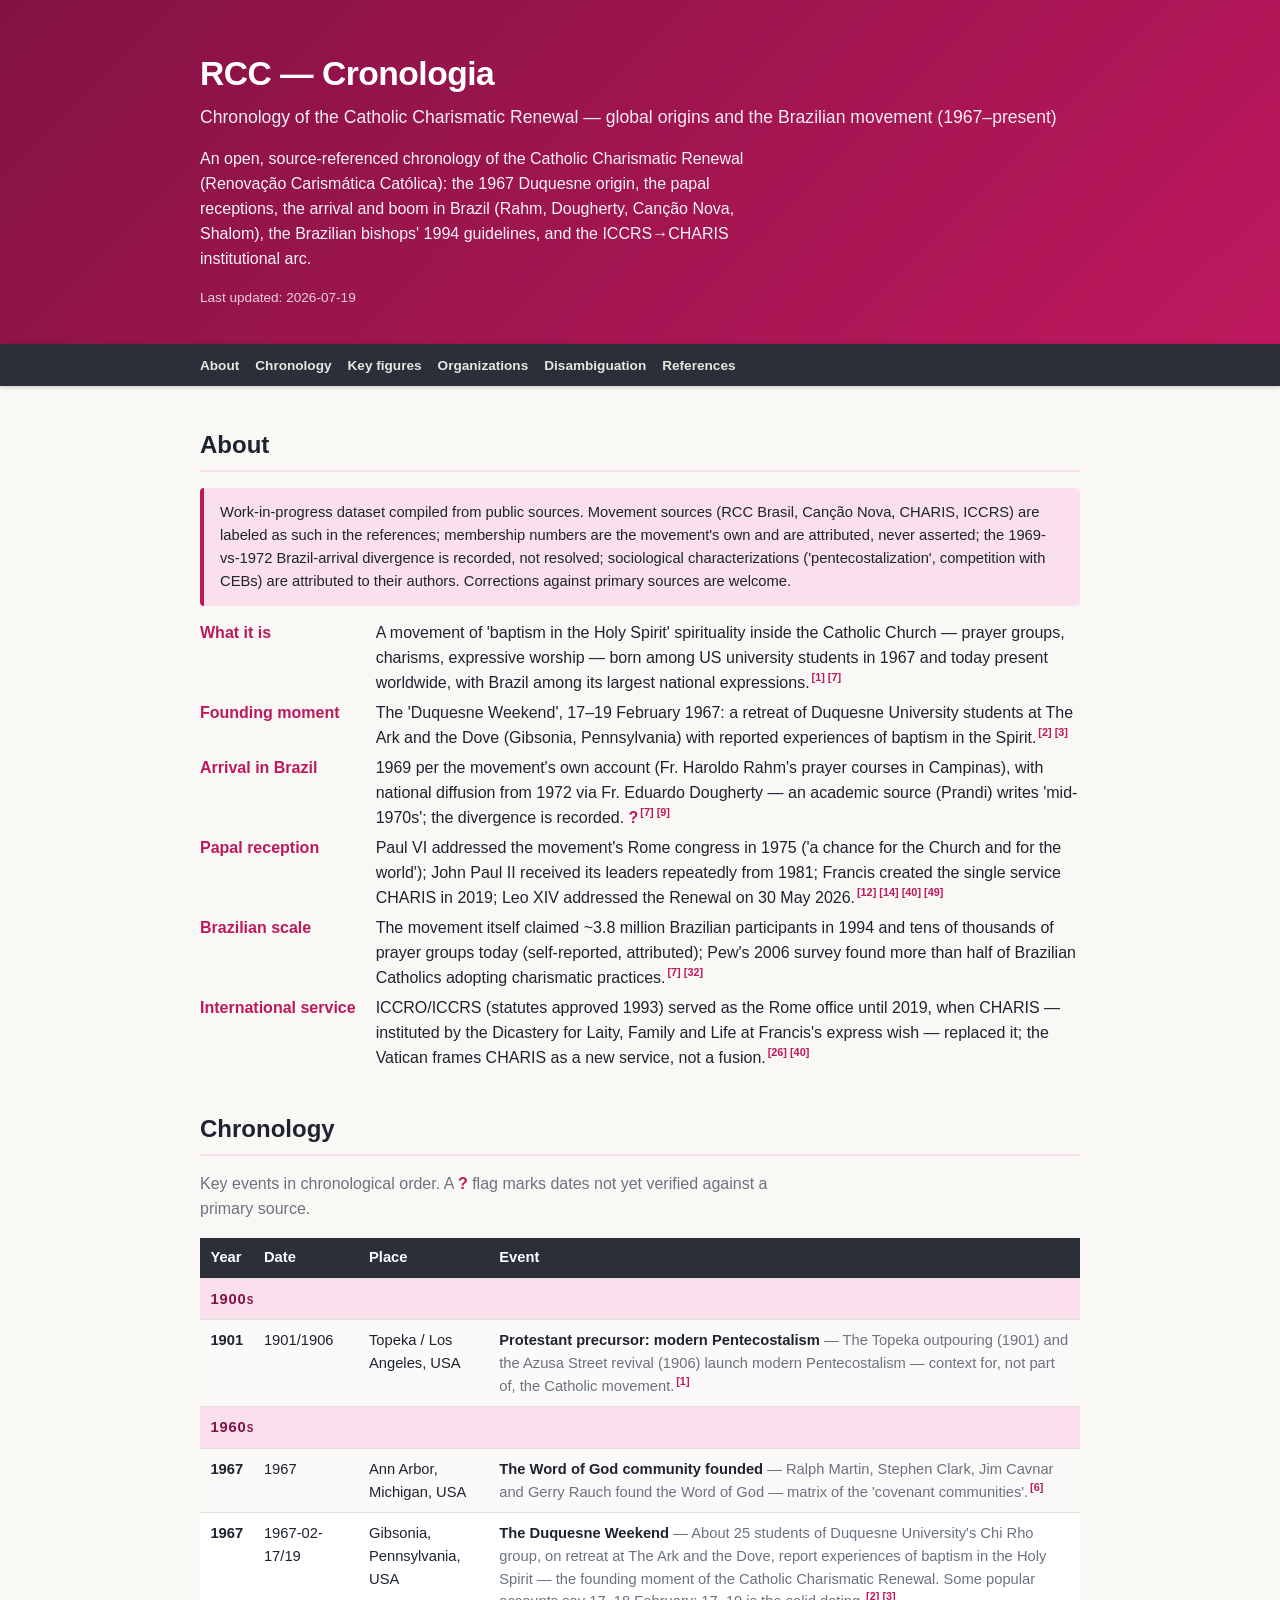
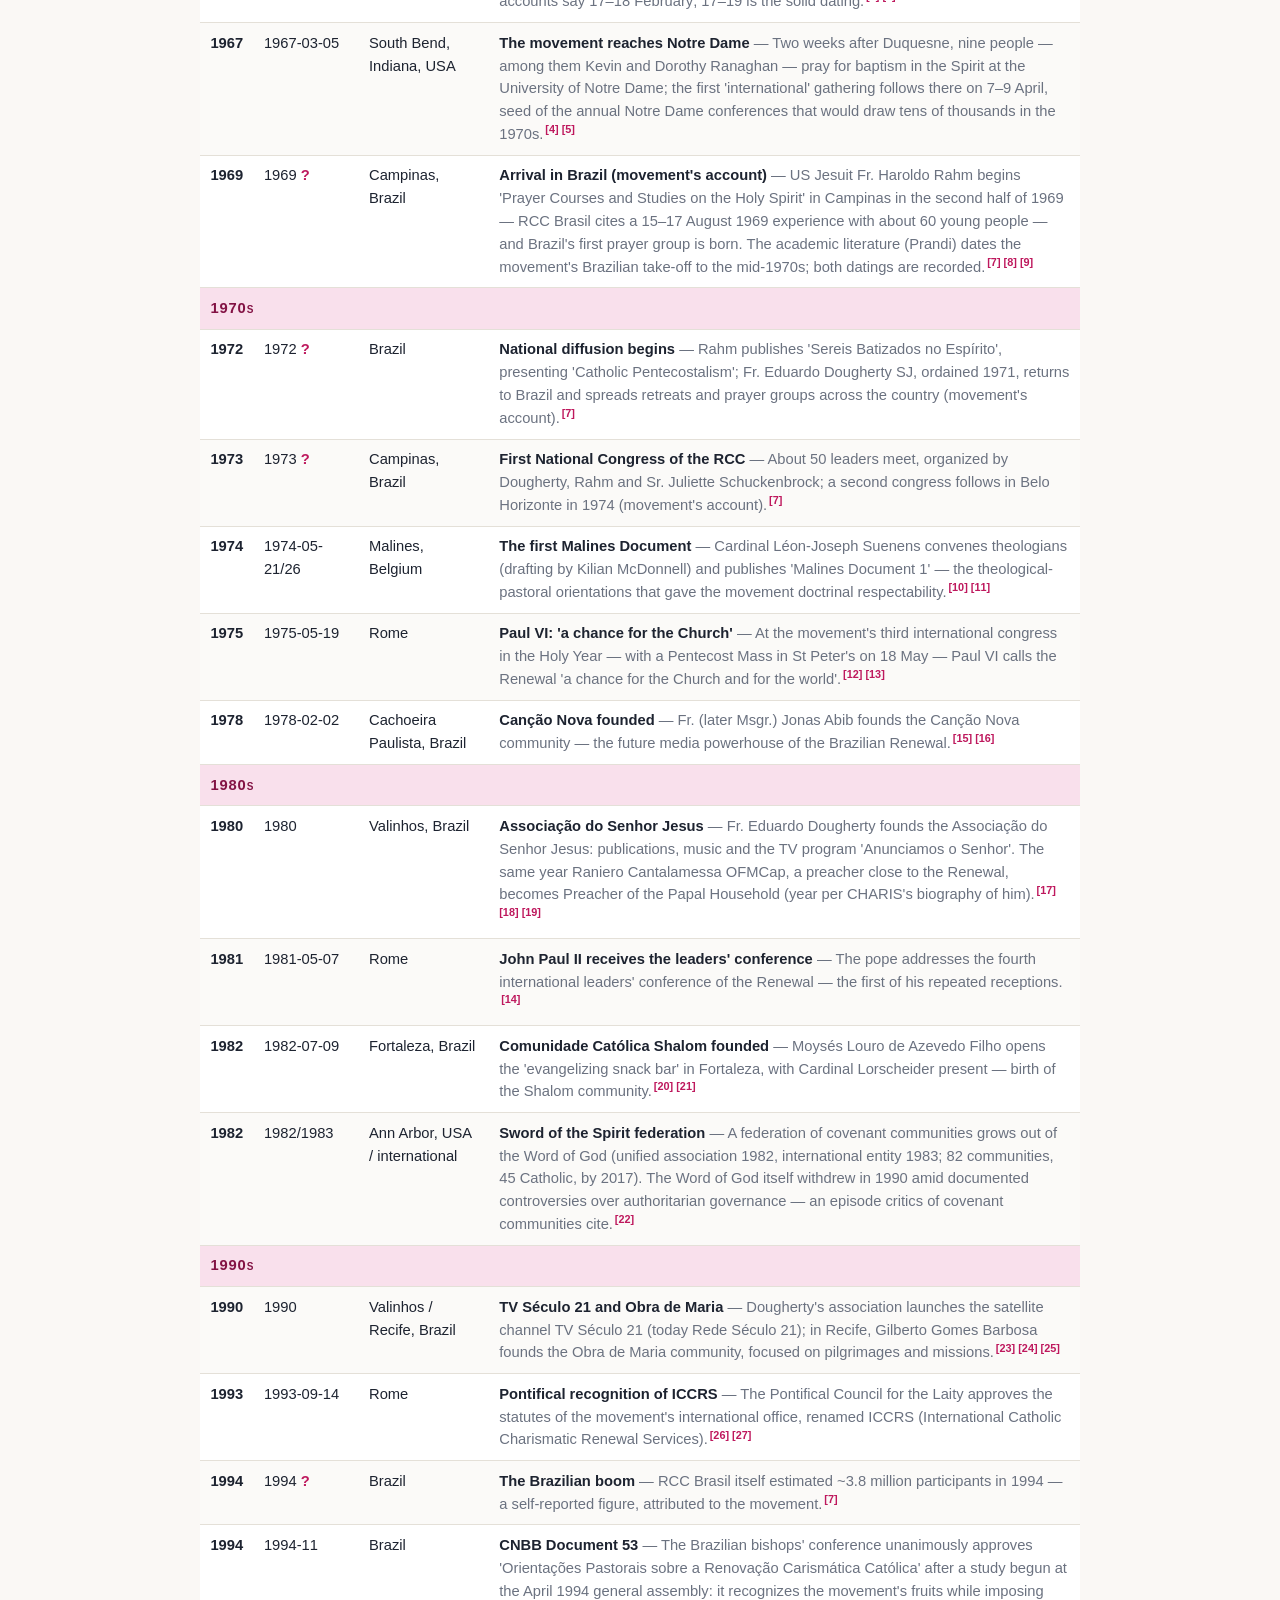
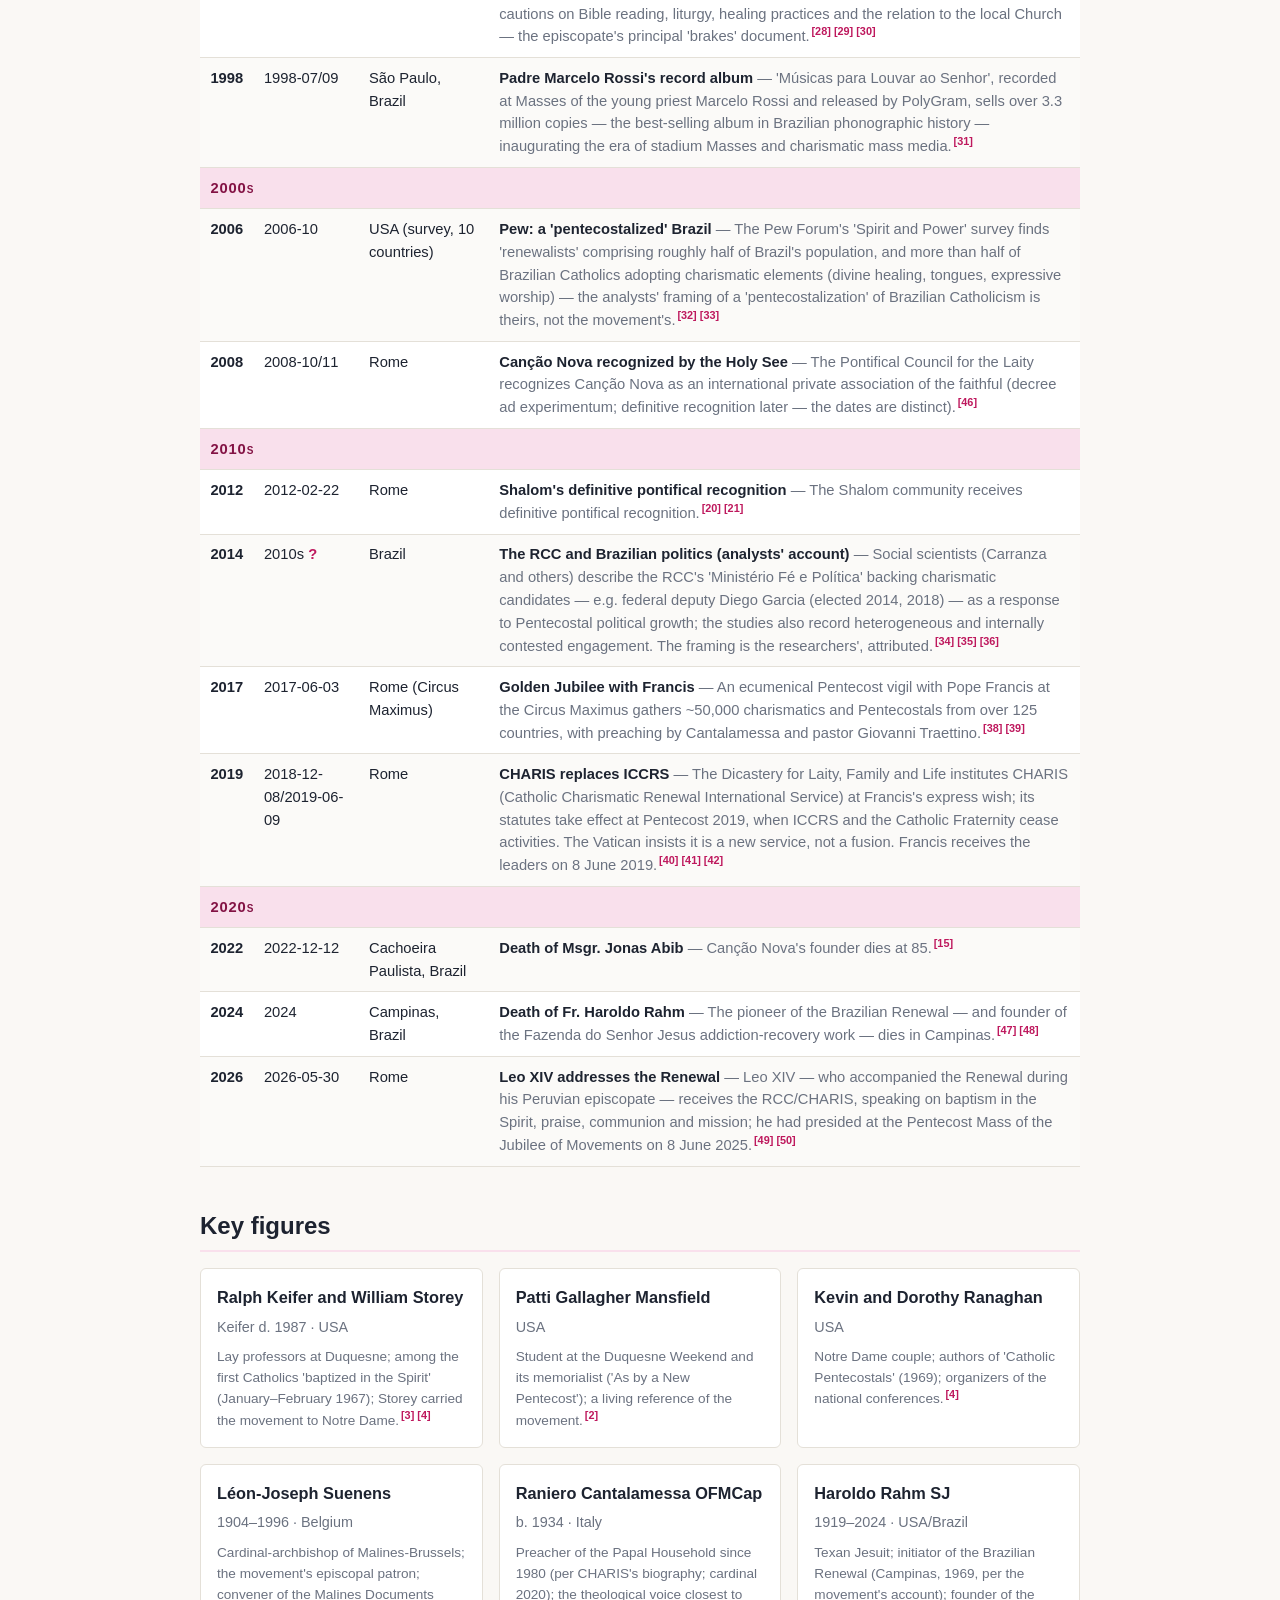
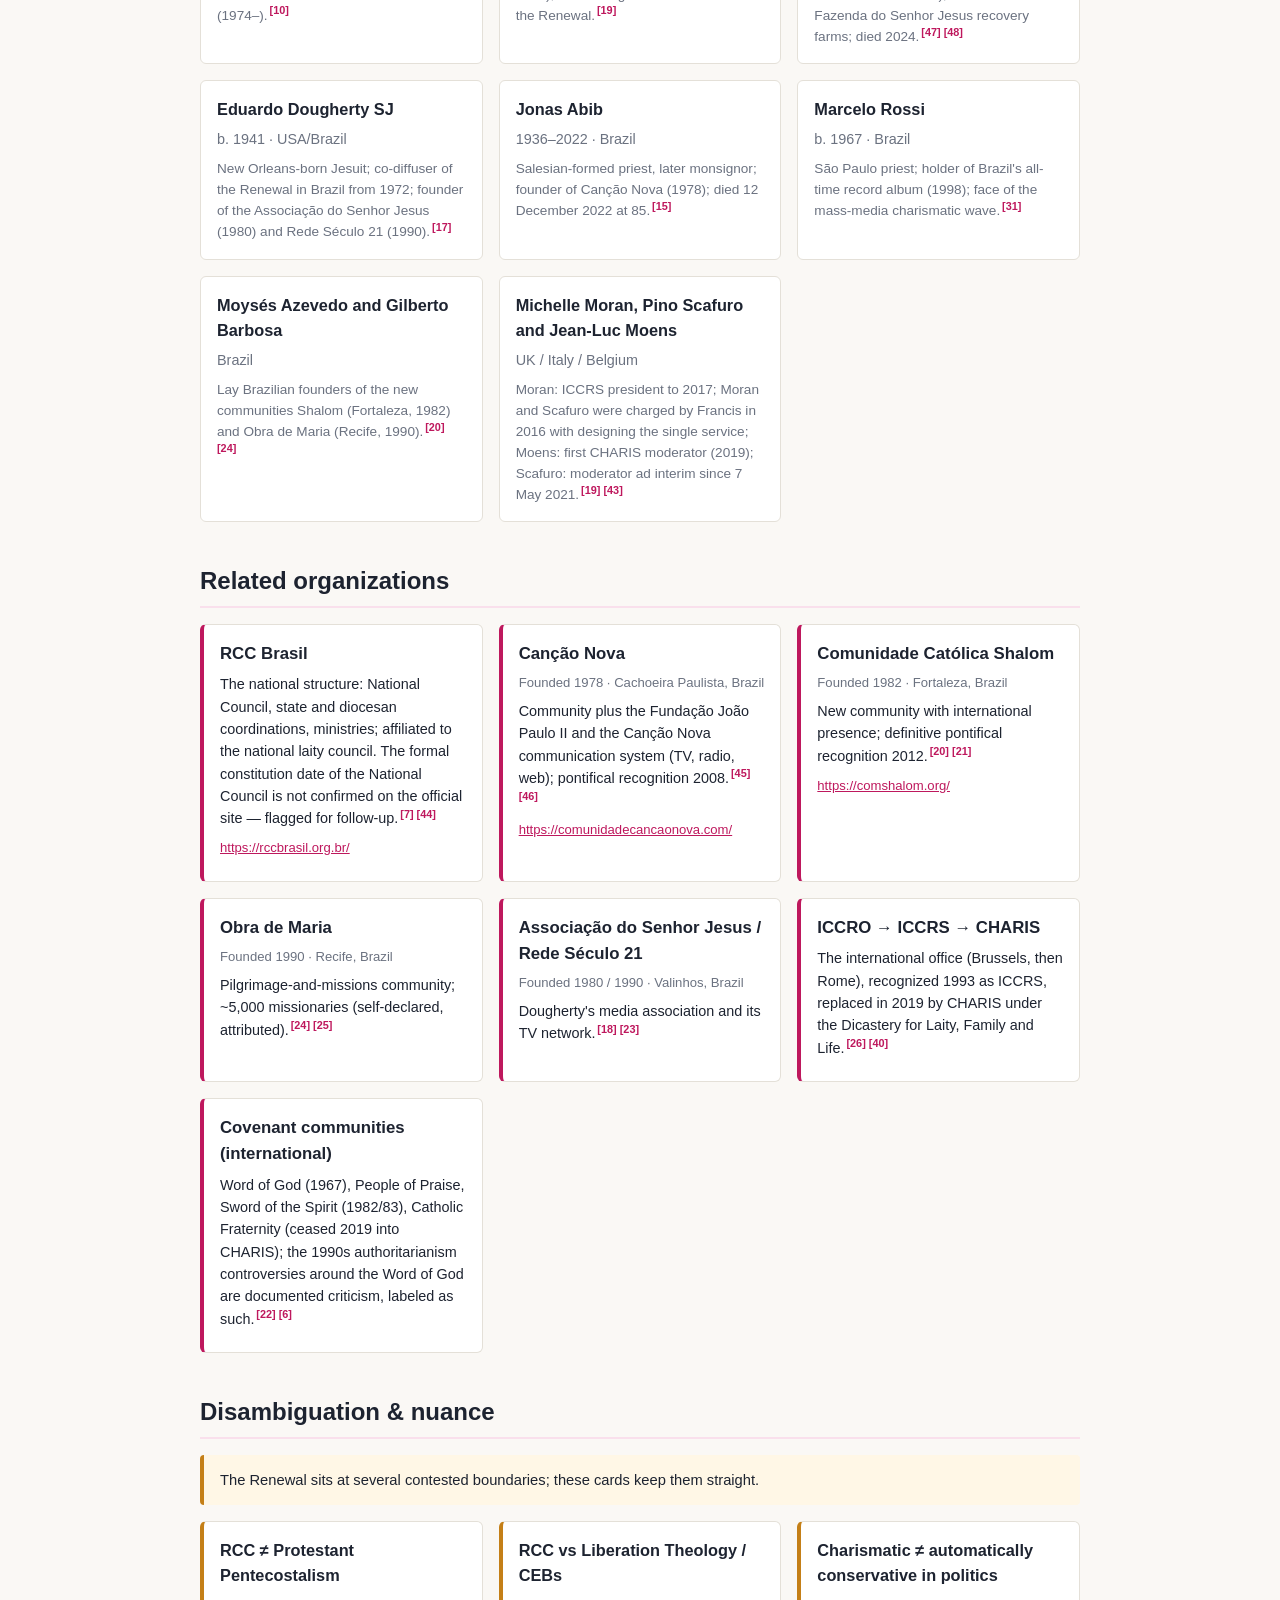
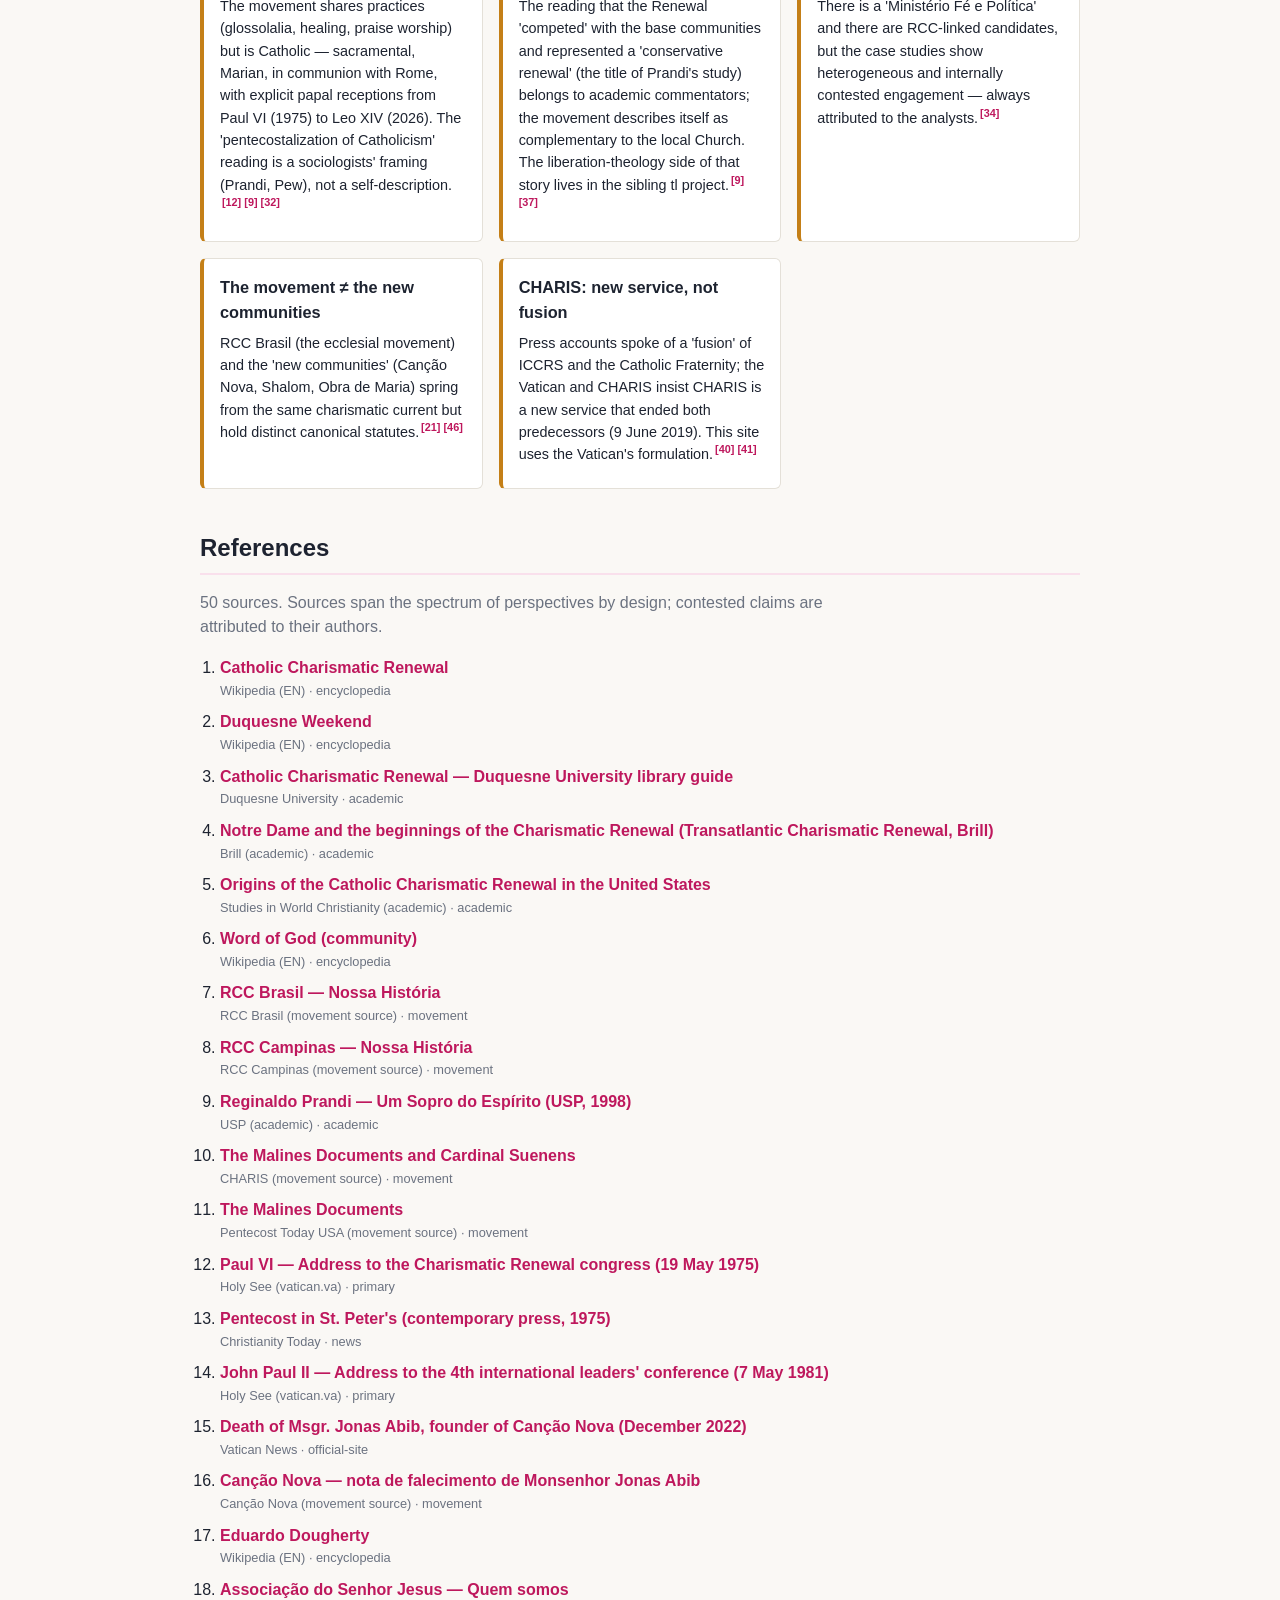
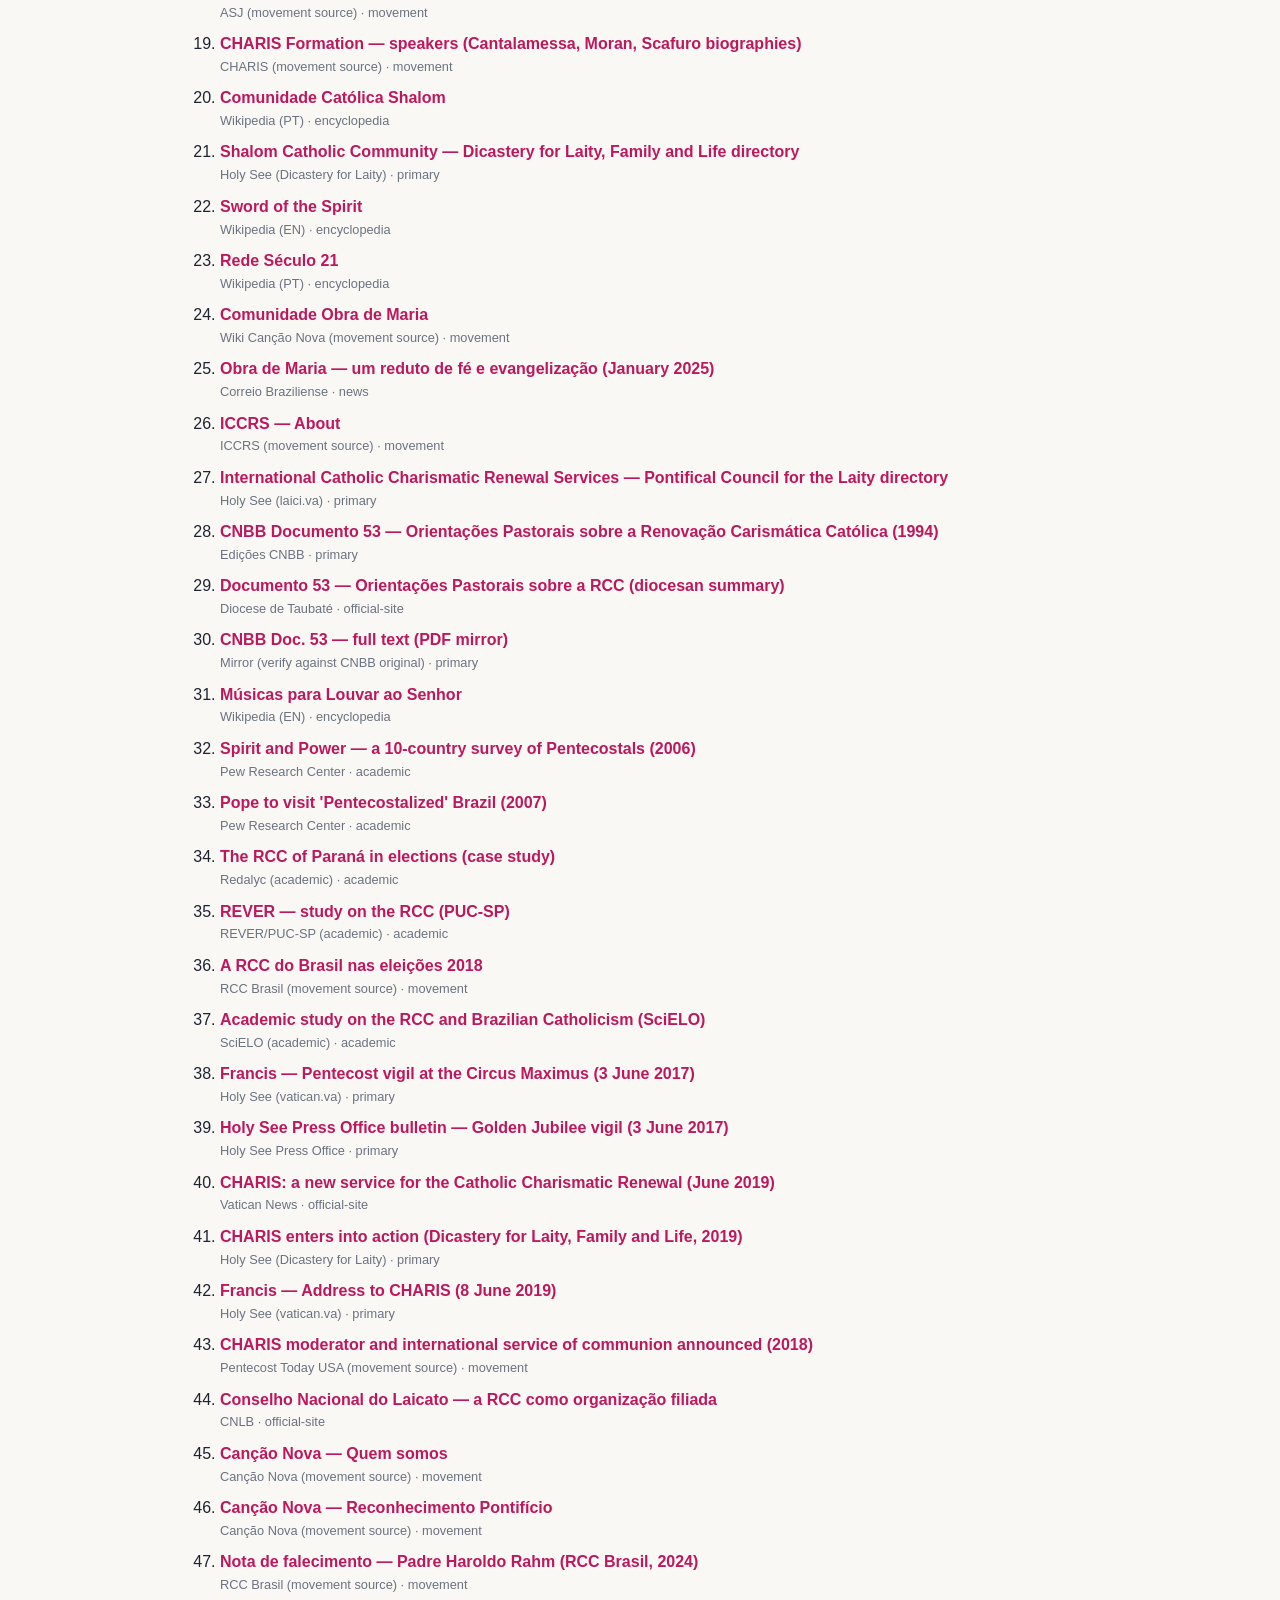
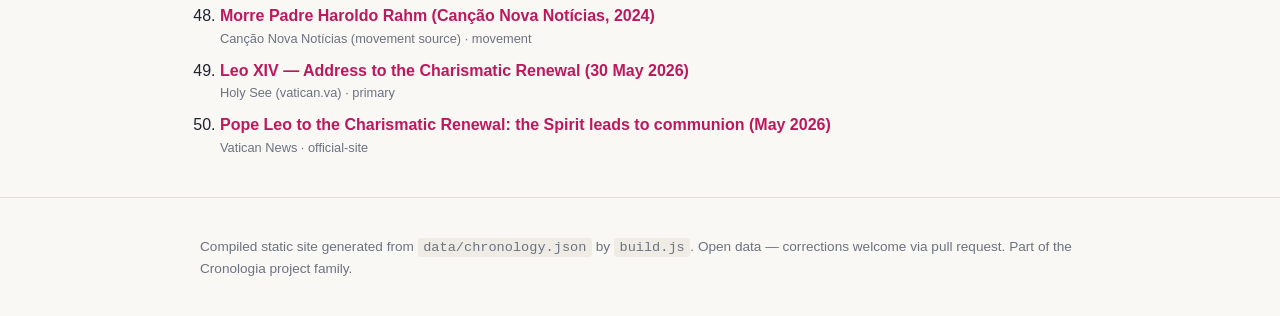
==== docs/index.html @ 8d1de2ec "RCC chronology site: initial dataset, build and docs Catholic Charismatic Renewal — Duquesne 1967 or" ====
<!DOCTYPE html>
<html lang="en">
<head>
  <meta charset="utf-8">
  <meta name="viewport" content="width=device-width, initial-scale=1">
  <title>RCC — Cronologia</title>
  <meta name="description" content="An open, source-referenced chronology of the Catholic Charismatic Renewal (Renovação Carismática Católica): the 1967 Duquesne origin, the papal receptions, the arrival and boom in Brazil (Rahm, Dougherty, Canção Nova, Shalom), the Brazilian bishops&#39; 1994 guidelines, and the ICCRS→CHARIS institutional arc.">
  <!-- Google tag (gtag.js) -->
  <script async src="https://www.googletagmanager.com/gtag/js?id=G-R9LV1QZHVE"></script>
  <script>
    window.dataLayer = window.dataLayer || [];
    function gtag(){dataLayer.push(arguments);}
    gtag('js', new Date());
    gtag('config', 'G-R9LV1QZHVE');
  </script>
  <link rel="stylesheet" href="styles.css">
</head>
<body>
  <header class="site-header">
    <div class="wrap">
      <h1>RCC — Cronologia</h1>
      <p class="subtitle">Chronology of the Catholic Charismatic Renewal — global origins and the Brazilian movement (1967–present)</p>
      <p class="lead">An open, source-referenced chronology of the Catholic Charismatic Renewal (Renovação Carismática Católica): the 1967 Duquesne origin, the papal receptions, the arrival and boom in Brazil (Rahm, Dougherty, Canção Nova, Shalom), the Brazilian bishops&#39; 1994 guidelines, and the ICCRS→CHARIS institutional arc.</p>
      <p class="updated">Last updated: 2026-07-19</p>
    </div>
  </header>

  <nav class="site-nav">
    <div class="wrap">
      <a href="#about">About</a>
      <a href="#chronology">Chronology</a>
      <a href="#figures">Key figures</a>
      <a href="#organizations">Organizations</a>
      <a href="#disambiguation">Disambiguation</a>
      <a href="#references">References</a>
    </div>
  </nav>

  <main class="wrap">
    <section id="about">
      <h2>About</h2>
      <p class="notice">Work-in-progress dataset compiled from public sources. Movement sources (RCC Brasil, Canção Nova, CHARIS, ICCRS) are labeled as such in the references; membership numbers are the movement&#39;s own and are attributed, never asserted; the 1969-vs-1972 Brazil-arrival divergence is recorded, not resolved; sociological characterizations (&#39;pentecostalization&#39;, competition with CEBs) are attributed to their authors. Corrections against primary sources are welcome.</p>
      <dl class="facts">
        <dt>What it is</dt>
        <dd>A movement of &#39;baptism in the Holy Spirit&#39; spirituality inside the Catholic Church — prayer groups, charisms, expressive worship — born among US university students in 1967 and today present worldwide, with Brazil among its largest national expressions.<sup class="cite"><a href="#ref-1" title="Reference 1">[1]</a> <a href="#ref-7" title="Reference 7">[7]</a></sup></dd>
        <dt>Founding moment</dt>
        <dd>The &#39;Duquesne Weekend&#39;, 17–19 February 1967: a retreat of Duquesne University students at The Ark and the Dove (Gibsonia, Pennsylvania) with reported experiences of baptism in the Spirit.<sup class="cite"><a href="#ref-2" title="Reference 2">[2]</a> <a href="#ref-3" title="Reference 3">[3]</a></sup></dd>
        <dt>Arrival in Brazil</dt>
        <dd>1969 per the movement&#39;s own account (Fr. Haroldo Rahm&#39;s prayer courses in Campinas), with national diffusion from 1972 via Fr. Eduardo Dougherty — an academic source (Prandi) writes &#39;mid-1970s&#39;; the divergence is recorded. <span class="flag" title="Not yet verified against a primary source">?</span><sup class="cite"><a href="#ref-7" title="Reference 7">[7]</a> <a href="#ref-9" title="Reference 9">[9]</a></sup></dd>
        <dt>Papal reception</dt>
        <dd>Paul VI addressed the movement&#39;s Rome congress in 1975 (&#39;a chance for the Church and for the world&#39;); John Paul II received its leaders repeatedly from 1981; Francis created the single service CHARIS in 2019; Leo XIV addressed the Renewal on 30 May 2026.<sup class="cite"><a href="#ref-12" title="Reference 12">[12]</a> <a href="#ref-14" title="Reference 14">[14]</a> <a href="#ref-40" title="Reference 40">[40]</a> <a href="#ref-49" title="Reference 49">[49]</a></sup></dd>
        <dt>Brazilian scale</dt>
        <dd>The movement itself claimed ~3.8 million Brazilian participants in 1994 and tens of thousands of prayer groups today (self-reported, attributed); Pew&#39;s 2006 survey found more than half of Brazilian Catholics adopting charismatic practices.<sup class="cite"><a href="#ref-7" title="Reference 7">[7]</a> <a href="#ref-32" title="Reference 32">[32]</a></sup></dd>
        <dt>International service</dt>
        <dd>ICCRO/ICCRS (statutes approved 1993) served as the Rome office until 2019, when CHARIS — instituted by the Dicastery for Laity, Family and Life at Francis&#39;s express wish — replaced it; the Vatican frames CHARIS as a new service, not a fusion.<sup class="cite"><a href="#ref-26" title="Reference 26">[26]</a> <a href="#ref-40" title="Reference 40">[40]</a></sup></dd>
      </dl>
    </section>

    <section id="chronology">
      <h2>Chronology</h2>
      <p class="section-intro">Key events in chronological order. A <span class="flag">?</span> flag marks
      dates not yet verified against a primary source.</p>
      <div class="table-scroll">
      <table class="meetings">
        <thead>
          <tr><th>Year</th><th>Date</th><th>Place</th><th>Event</th></tr>
        </thead>
        <tbody>
        <tr class="decade-row"><th colspan="4">1900s</th></tr>
        <tr>
          <td class="year">1901</td>
          <td>1901/1906</td>
          <td>Topeka / Los Angeles, USA</td>
          <td><strong>Protestant precursor: modern Pentecostalism</strong> <span class="muted">— The Topeka outpouring (1901) and the Azusa Street revival (1906) launch modern Pentecostalism — context for, not part of, the Catholic movement.</span><sup class="cite"><a href="#ref-1" title="Reference 1">[1]</a></sup></td>
        </tr>
        <tr class="decade-row"><th colspan="4">1960s</th></tr>
        <tr>
          <td class="year">1967</td>
          <td>1967</td>
          <td>Ann Arbor, Michigan, USA</td>
          <td><strong>The Word of God community founded</strong> <span class="muted">— Ralph Martin, Stephen Clark, Jim Cavnar and Gerry Rauch found the Word of God — matrix of the &#39;covenant communities&#39;.</span><sup class="cite"><a href="#ref-6" title="Reference 6">[6]</a></sup></td>
        </tr>
        <tr>
          <td class="year">1967</td>
          <td>1967-02-17/19</td>
          <td>Gibsonia, Pennsylvania, USA</td>
          <td><strong>The Duquesne Weekend</strong> <span class="muted">— About 25 students of Duquesne University&#39;s Chi Rho group, on retreat at The Ark and the Dove, report experiences of baptism in the Holy Spirit — the founding moment of the Catholic Charismatic Renewal. Some popular accounts say 17–18 February; 17–19 is the solid dating.</span><sup class="cite"><a href="#ref-2" title="Reference 2">[2]</a> <a href="#ref-3" title="Reference 3">[3]</a></sup></td>
        </tr>
        <tr>
          <td class="year">1967</td>
          <td>1967-03-05</td>
          <td>South Bend, Indiana, USA</td>
          <td><strong>The movement reaches Notre Dame</strong> <span class="muted">— Two weeks after Duquesne, nine people — among them Kevin and Dorothy Ranaghan — pray for baptism in the Spirit at the University of Notre Dame; the first &#39;international&#39; gathering follows there on 7–9 April, seed of the annual Notre Dame conferences that would draw tens of thousands in the 1970s.</span><sup class="cite"><a href="#ref-4" title="Reference 4">[4]</a> <a href="#ref-5" title="Reference 5">[5]</a></sup></td>
        </tr>
        <tr>
          <td class="year">1969</td>
          <td>1969 <span class="flag" title="Date not yet verified against a primary source">?</span></td>
          <td>Campinas, Brazil</td>
          <td><strong>Arrival in Brazil (movement&#39;s account)</strong> <span class="muted">— US Jesuit Fr. Haroldo Rahm begins &#39;Prayer Courses and Studies on the Holy Spirit&#39; in Campinas in the second half of 1969 — RCC Brasil cites a 15–17 August 1969 experience with about 60 young people — and Brazil&#39;s first prayer group is born. The academic literature (Prandi) dates the movement&#39;s Brazilian take-off to the mid-1970s; both datings are recorded.</span><sup class="cite"><a href="#ref-7" title="Reference 7">[7]</a> <a href="#ref-8" title="Reference 8">[8]</a> <a href="#ref-9" title="Reference 9">[9]</a></sup></td>
        </tr>
        <tr class="decade-row"><th colspan="4">1970s</th></tr>
        <tr>
          <td class="year">1972</td>
          <td>1972 <span class="flag" title="Date not yet verified against a primary source">?</span></td>
          <td>Brazil</td>
          <td><strong>National diffusion begins</strong> <span class="muted">— Rahm publishes &#39;Sereis Batizados no Espírito&#39;, presenting &#39;Catholic Pentecostalism&#39;; Fr. Eduardo Dougherty SJ, ordained 1971, returns to Brazil and spreads retreats and prayer groups across the country (movement&#39;s account).</span><sup class="cite"><a href="#ref-7" title="Reference 7">[7]</a></sup></td>
        </tr>
        <tr>
          <td class="year">1973</td>
          <td>1973 <span class="flag" title="Date not yet verified against a primary source">?</span></td>
          <td>Campinas, Brazil</td>
          <td><strong>First National Congress of the RCC</strong> <span class="muted">— About 50 leaders meet, organized by Dougherty, Rahm and Sr. Juliette Schuckenbrock; a second congress follows in Belo Horizonte in 1974 (movement&#39;s account).</span><sup class="cite"><a href="#ref-7" title="Reference 7">[7]</a></sup></td>
        </tr>
        <tr>
          <td class="year">1974</td>
          <td>1974-05-21/26</td>
          <td>Malines, Belgium</td>
          <td><strong>The first Malines Document</strong> <span class="muted">— Cardinal Léon-Joseph Suenens convenes theologians (drafting by Kilian McDonnell) and publishes &#39;Malines Document 1&#39; — the theological-pastoral orientations that gave the movement doctrinal respectability.</span><sup class="cite"><a href="#ref-10" title="Reference 10">[10]</a> <a href="#ref-11" title="Reference 11">[11]</a></sup></td>
        </tr>
        <tr>
          <td class="year">1975</td>
          <td>1975-05-19</td>
          <td>Rome</td>
          <td><strong>Paul VI: &#39;a chance for the Church&#39;</strong> <span class="muted">— At the movement&#39;s third international congress in the Holy Year — with a Pentecost Mass in St Peter&#39;s on 18 May — Paul VI calls the Renewal &#39;a chance for the Church and for the world&#39;.</span><sup class="cite"><a href="#ref-12" title="Reference 12">[12]</a> <a href="#ref-13" title="Reference 13">[13]</a></sup></td>
        </tr>
        <tr>
          <td class="year">1978</td>
          <td>1978-02-02</td>
          <td>Cachoeira Paulista, Brazil</td>
          <td><strong>Canção Nova founded</strong> <span class="muted">— Fr. (later Msgr.) Jonas Abib founds the Canção Nova community — the future media powerhouse of the Brazilian Renewal.</span><sup class="cite"><a href="#ref-15" title="Reference 15">[15]</a> <a href="#ref-16" title="Reference 16">[16]</a></sup></td>
        </tr>
        <tr class="decade-row"><th colspan="4">1980s</th></tr>
        <tr>
          <td class="year">1980</td>
          <td>1980</td>
          <td>Valinhos, Brazil</td>
          <td><strong>Associação do Senhor Jesus</strong> <span class="muted">— Fr. Eduardo Dougherty founds the Associação do Senhor Jesus: publications, music and the TV program &#39;Anunciamos o Senhor&#39;. The same year Raniero Cantalamessa OFMCap, a preacher close to the Renewal, becomes Preacher of the Papal Household (year per CHARIS&#39;s biography of him).</span><sup class="cite"><a href="#ref-17" title="Reference 17">[17]</a> <a href="#ref-18" title="Reference 18">[18]</a> <a href="#ref-19" title="Reference 19">[19]</a></sup></td>
        </tr>
        <tr>
          <td class="year">1981</td>
          <td>1981-05-07</td>
          <td>Rome</td>
          <td><strong>John Paul II receives the leaders&#39; conference</strong> <span class="muted">— The pope addresses the fourth international leaders&#39; conference of the Renewal — the first of his repeated receptions.</span><sup class="cite"><a href="#ref-14" title="Reference 14">[14]</a></sup></td>
        </tr>
        <tr>
          <td class="year">1982</td>
          <td>1982-07-09</td>
          <td>Fortaleza, Brazil</td>
          <td><strong>Comunidade Católica Shalom founded</strong> <span class="muted">— Moysés Louro de Azevedo Filho opens the &#39;evangelizing snack bar&#39; in Fortaleza, with Cardinal Lorscheider present — birth of the Shalom community.</span><sup class="cite"><a href="#ref-20" title="Reference 20">[20]</a> <a href="#ref-21" title="Reference 21">[21]</a></sup></td>
        </tr>
        <tr>
          <td class="year">1982</td>
          <td>1982/1983</td>
          <td>Ann Arbor, USA / international</td>
          <td><strong>Sword of the Spirit federation</strong> <span class="muted">— A federation of covenant communities grows out of the Word of God (unified association 1982, international entity 1983; 82 communities, 45 Catholic, by 2017). The Word of God itself withdrew in 1990 amid documented controversies over authoritarian governance — an episode critics of covenant communities cite.</span><sup class="cite"><a href="#ref-22" title="Reference 22">[22]</a></sup></td>
        </tr>
        <tr class="decade-row"><th colspan="4">1990s</th></tr>
        <tr>
          <td class="year">1990</td>
          <td>1990</td>
          <td>Valinhos / Recife, Brazil</td>
          <td><strong>TV Século 21 and Obra de Maria</strong> <span class="muted">— Dougherty&#39;s association launches the satellite channel TV Século 21 (today Rede Século 21); in Recife, Gilberto Gomes Barbosa founds the Obra de Maria community, focused on pilgrimages and missions.</span><sup class="cite"><a href="#ref-23" title="Reference 23">[23]</a> <a href="#ref-24" title="Reference 24">[24]</a> <a href="#ref-25" title="Reference 25">[25]</a></sup></td>
        </tr>
        <tr>
          <td class="year">1993</td>
          <td>1993-09-14</td>
          <td>Rome</td>
          <td><strong>Pontifical recognition of ICCRS</strong> <span class="muted">— The Pontifical Council for the Laity approves the statutes of the movement&#39;s international office, renamed ICCRS (International Catholic Charismatic Renewal Services).</span><sup class="cite"><a href="#ref-26" title="Reference 26">[26]</a> <a href="#ref-27" title="Reference 27">[27]</a></sup></td>
        </tr>
        <tr>
          <td class="year">1994</td>
          <td>1994 <span class="flag" title="Date not yet verified against a primary source">?</span></td>
          <td>Brazil</td>
          <td><strong>The Brazilian boom</strong> <span class="muted">— RCC Brasil itself estimated ~3.8 million participants in 1994 — a self-reported figure, attributed to the movement.</span><sup class="cite"><a href="#ref-7" title="Reference 7">[7]</a></sup></td>
        </tr>
        <tr>
          <td class="year">1994</td>
          <td>1994-11</td>
          <td>Brazil</td>
          <td><strong>CNBB Document 53</strong> <span class="muted">— The Brazilian bishops&#39; conference unanimously approves &#39;Orientações Pastorais sobre a Renovação Carismática Católica&#39; after a study begun at the April 1994 general assembly: it recognizes the movement&#39;s fruits while imposing cautions on Bible reading, liturgy, healing practices and the relation to the local Church — the episcopate&#39;s principal &#39;brakes&#39; document.</span><sup class="cite"><a href="#ref-28" title="Reference 28">[28]</a> <a href="#ref-29" title="Reference 29">[29]</a> <a href="#ref-30" title="Reference 30">[30]</a></sup></td>
        </tr>
        <tr>
          <td class="year">1998</td>
          <td>1998-07/09</td>
          <td>São Paulo, Brazil</td>
          <td><strong>Padre Marcelo Rossi&#39;s record album</strong> <span class="muted">— &#39;Músicas para Louvar ao Senhor&#39;, recorded at Masses of the young priest Marcelo Rossi and released by PolyGram, sells over 3.3 million copies — the best-selling album in Brazilian phonographic history — inaugurating the era of stadium Masses and charismatic mass media.</span><sup class="cite"><a href="#ref-31" title="Reference 31">[31]</a></sup></td>
        </tr>
        <tr class="decade-row"><th colspan="4">2000s</th></tr>
        <tr>
          <td class="year">2006</td>
          <td>2006-10</td>
          <td>USA (survey, 10 countries)</td>
          <td><strong>Pew: a &#39;pentecostalized&#39; Brazil</strong> <span class="muted">— The Pew Forum&#39;s &#39;Spirit and Power&#39; survey finds &#39;renewalists&#39; comprising roughly half of Brazil&#39;s population, and more than half of Brazilian Catholics adopting charismatic elements (divine healing, tongues, expressive worship) — the analysts&#39; framing of a &#39;pentecostalization&#39; of Brazilian Catholicism is theirs, not the movement&#39;s.</span><sup class="cite"><a href="#ref-32" title="Reference 32">[32]</a> <a href="#ref-33" title="Reference 33">[33]</a></sup></td>
        </tr>
        <tr>
          <td class="year">2008</td>
          <td>2008-10/11</td>
          <td>Rome</td>
          <td><strong>Canção Nova recognized by the Holy See</strong> <span class="muted">— The Pontifical Council for the Laity recognizes Canção Nova as an international private association of the faithful (decree ad experimentum; definitive recognition later — the dates are distinct).</span><sup class="cite"><a href="#ref-46" title="Reference 46">[46]</a></sup></td>
        </tr>
        <tr class="decade-row"><th colspan="4">2010s</th></tr>
        <tr>
          <td class="year">2012</td>
          <td>2012-02-22</td>
          <td>Rome</td>
          <td><strong>Shalom&#39;s definitive pontifical recognition</strong> <span class="muted">— The Shalom community receives definitive pontifical recognition.</span><sup class="cite"><a href="#ref-20" title="Reference 20">[20]</a> <a href="#ref-21" title="Reference 21">[21]</a></sup></td>
        </tr>
        <tr>
          <td class="year">2014</td>
          <td>2010s <span class="flag" title="Date not yet verified against a primary source">?</span></td>
          <td>Brazil</td>
          <td><strong>The RCC and Brazilian politics (analysts&#39; account)</strong> <span class="muted">— Social scientists (Carranza and others) describe the RCC&#39;s &#39;Ministério Fé e Política&#39; backing charismatic candidates — e.g. federal deputy Diego Garcia (elected 2014, 2018) — as a response to Pentecostal political growth; the studies also record heterogeneous and internally contested engagement. The framing is the researchers&#39;, attributed.</span><sup class="cite"><a href="#ref-34" title="Reference 34">[34]</a> <a href="#ref-35" title="Reference 35">[35]</a> <a href="#ref-36" title="Reference 36">[36]</a></sup></td>
        </tr>
        <tr>
          <td class="year">2017</td>
          <td>2017-06-03</td>
          <td>Rome (Circus Maximus)</td>
          <td><strong>Golden Jubilee with Francis</strong> <span class="muted">— An ecumenical Pentecost vigil with Pope Francis at the Circus Maximus gathers ~50,000 charismatics and Pentecostals from over 125 countries, with preaching by Cantalamessa and pastor Giovanni Traettino.</span><sup class="cite"><a href="#ref-38" title="Reference 38">[38]</a> <a href="#ref-39" title="Reference 39">[39]</a></sup></td>
        </tr>
        <tr>
          <td class="year">2019</td>
          <td>2018-12-08/2019-06-09</td>
          <td>Rome</td>
          <td><strong>CHARIS replaces ICCRS</strong> <span class="muted">— The Dicastery for Laity, Family and Life institutes CHARIS (Catholic Charismatic Renewal International Service) at Francis&#39;s express wish; its statutes take effect at Pentecost 2019, when ICCRS and the Catholic Fraternity cease activities. The Vatican insists it is a new service, not a fusion. Francis receives the leaders on 8 June 2019.</span><sup class="cite"><a href="#ref-40" title="Reference 40">[40]</a> <a href="#ref-41" title="Reference 41">[41]</a> <a href="#ref-42" title="Reference 42">[42]</a></sup></td>
        </tr>
        <tr class="decade-row"><th colspan="4">2020s</th></tr>
        <tr>
          <td class="year">2022</td>
          <td>2022-12-12</td>
          <td>Cachoeira Paulista, Brazil</td>
          <td><strong>Death of Msgr. Jonas Abib</strong> <span class="muted">— Canção Nova&#39;s founder dies at 85.</span><sup class="cite"><a href="#ref-15" title="Reference 15">[15]</a></sup></td>
        </tr>
        <tr>
          <td class="year">2024</td>
          <td>2024</td>
          <td>Campinas, Brazil</td>
          <td><strong>Death of Fr. Haroldo Rahm</strong> <span class="muted">— The pioneer of the Brazilian Renewal — and founder of the Fazenda do Senhor Jesus addiction-recovery work — dies in Campinas.</span><sup class="cite"><a href="#ref-47" title="Reference 47">[47]</a> <a href="#ref-48" title="Reference 48">[48]</a></sup></td>
        </tr>
        <tr>
          <td class="year">2026</td>
          <td>2026-05-30</td>
          <td>Rome</td>
          <td><strong>Leo XIV addresses the Renewal</strong> <span class="muted">— Leo XIV — who accompanied the Renewal during his Peruvian episcopate — receives the RCC/CHARIS, speaking on baptism in the Spirit, praise, communion and mission; he had presided at the Pentecost Mass of the Jubilee of Movements on 8 June 2025.</span><sup class="cite"><a href="#ref-49" title="Reference 49">[49]</a> <a href="#ref-50" title="Reference 50">[50]</a></sup></td>
        </tr>
        </tbody>
      </table>
      </div>
    </section>

    <section id="figures">
      <h2>Key figures</h2>
      <div class="party-grid">
      <div class="party-card">
        <h3>Ralph Keifer and William Storey</h3>
        <p class="country">Keifer d. 1987 · USA</p>
        <p class="figures">Lay professors at Duquesne; among the first Catholics &#39;baptized in the Spirit&#39; (January–February 1967); Storey carried the movement to Notre Dame.<sup class="cite"><a href="#ref-3" title="Reference 3">[3]</a> <a href="#ref-4" title="Reference 4">[4]</a></sup></p>
        
      </div>
      <div class="party-card">
        <h3>Patti Gallagher Mansfield</h3>
        <p class="country">USA</p>
        <p class="figures">Student at the Duquesne Weekend and its memorialist (&#39;As by a New Pentecost&#39;); a living reference of the movement.<sup class="cite"><a href="#ref-2" title="Reference 2">[2]</a></sup></p>
        
      </div>
      <div class="party-card">
        <h3>Kevin and Dorothy Ranaghan</h3>
        <p class="country">USA</p>
        <p class="figures">Notre Dame couple; authors of &#39;Catholic Pentecostals&#39; (1969); organizers of the national conferences.<sup class="cite"><a href="#ref-4" title="Reference 4">[4]</a></sup></p>
        
      </div>
      <div class="party-card">
        <h3>Léon-Joseph Suenens</h3>
        <p class="country">1904–1996 · Belgium</p>
        <p class="figures">Cardinal-archbishop of Malines-Brussels; the movement&#39;s episcopal patron; convener of the Malines Documents (1974–).<sup class="cite"><a href="#ref-10" title="Reference 10">[10]</a></sup></p>
        
      </div>
      <div class="party-card">
        <h3>Raniero Cantalamessa OFMCap</h3>
        <p class="country">b. 1934 · Italy</p>
        <p class="figures">Preacher of the Papal Household since 1980 (per CHARIS&#39;s biography; cardinal 2020); the theological voice closest to the Renewal.<sup class="cite"><a href="#ref-19" title="Reference 19">[19]</a></sup></p>
        
      </div>
      <div class="party-card">
        <h3>Haroldo Rahm SJ</h3>
        <p class="country">1919–2024 · USA/Brazil</p>
        <p class="figures">Texan Jesuit; initiator of the Brazilian Renewal (Campinas, 1969, per the movement&#39;s account); founder of the Fazenda do Senhor Jesus recovery farms; died 2024.<sup class="cite"><a href="#ref-47" title="Reference 47">[47]</a> <a href="#ref-48" title="Reference 48">[48]</a></sup></p>
        
      </div>
      <div class="party-card">
        <h3>Eduardo Dougherty SJ</h3>
        <p class="country">b. 1941 · USA/Brazil</p>
        <p class="figures">New Orleans-born Jesuit; co-diffuser of the Renewal in Brazil from 1972; founder of the Associação do Senhor Jesus (1980) and Rede Século 21 (1990).<sup class="cite"><a href="#ref-17" title="Reference 17">[17]</a></sup></p>
        
      </div>
      <div class="party-card">
        <h3>Jonas Abib</h3>
        <p class="country">1936–2022 · Brazil</p>
        <p class="figures">Salesian-formed priest, later monsignor; founder of Canção Nova (1978); died 12 December 2022 at 85.<sup class="cite"><a href="#ref-15" title="Reference 15">[15]</a></sup></p>
        
      </div>
      <div class="party-card">
        <h3>Marcelo Rossi</h3>
        <p class="country">b. 1967 · Brazil</p>
        <p class="figures">São Paulo priest; holder of Brazil&#39;s all-time record album (1998); face of the mass-media charismatic wave.<sup class="cite"><a href="#ref-31" title="Reference 31">[31]</a></sup></p>
        
      </div>
      <div class="party-card">
        <h3>Moysés Azevedo and Gilberto Barbosa</h3>
        <p class="country">Brazil</p>
        <p class="figures">Lay Brazilian founders of the new communities Shalom (Fortaleza, 1982) and Obra de Maria (Recife, 1990).<sup class="cite"><a href="#ref-20" title="Reference 20">[20]</a> <a href="#ref-24" title="Reference 24">[24]</a></sup></p>
        
      </div>
      <div class="party-card">
        <h3>Michelle Moran, Pino Scafuro and Jean-Luc Moens</h3>
        <p class="country">UK / Italy / Belgium</p>
        <p class="figures">Moran: ICCRS president to 2017; Moran and Scafuro were charged by Francis in 2016 with designing the single service; Moens: first CHARIS moderator (2019); Scafuro: moderator ad interim since 7 May 2021.<sup class="cite"><a href="#ref-19" title="Reference 19">[19]</a> <a href="#ref-43" title="Reference 43">[43]</a></sup></p>
        
      </div>
      </div>
    </section>

    <section id="organizations">
      <h2>Related organizations</h2>
      <div class="party-grid">
      <div class="related-card">
        <h3>RCC Brasil</h3>
        
        <p>The national structure: National Council, state and diocesan coordinations, ministries; affiliated to the national laity council. The formal constitution date of the National Council is not confirmed on the official site — flagged for follow-up.<sup class="cite"><a href="#ref-7" title="Reference 7">[7]</a> <a href="#ref-44" title="Reference 44">[44]</a></sup></p>
        
        <p class="related-link"><a href="https://rccbrasil.org.br/" rel="noopener noreferrer" target="_blank">https://rccbrasil.org.br/</a></p>
      </div>
      <div class="related-card">
        <h3>Canção Nova</h3>
        <p class="related-meta">Founded 1978 · Cachoeira Paulista, Brazil</p>
        <p>Community plus the Fundação João Paulo II and the Canção Nova communication system (TV, radio, web); pontifical recognition 2008.<sup class="cite"><a href="#ref-45" title="Reference 45">[45]</a> <a href="#ref-46" title="Reference 46">[46]</a></sup></p>
        
        <p class="related-link"><a href="https://comunidadecancaonova.com/" rel="noopener noreferrer" target="_blank">https://comunidadecancaonova.com/</a></p>
      </div>
      <div class="related-card">
        <h3>Comunidade Católica Shalom</h3>
        <p class="related-meta">Founded 1982 · Fortaleza, Brazil</p>
        <p>New community with international presence; definitive pontifical recognition 2012.<sup class="cite"><a href="#ref-20" title="Reference 20">[20]</a> <a href="#ref-21" title="Reference 21">[21]</a></sup></p>
        
        <p class="related-link"><a href="https://comshalom.org/" rel="noopener noreferrer" target="_blank">https://comshalom.org/</a></p>
      </div>
      <div class="related-card">
        <h3>Obra de Maria</h3>
        <p class="related-meta">Founded 1990 · Recife, Brazil</p>
        <p>Pilgrimage-and-missions community; ~5,000 missionaries (self-declared, attributed).<sup class="cite"><a href="#ref-24" title="Reference 24">[24]</a> <a href="#ref-25" title="Reference 25">[25]</a></sup></p>
        
        
      </div>
      <div class="related-card">
        <h3>Associação do Senhor Jesus / Rede Século 21</h3>
        <p class="related-meta">Founded 1980 / 1990 · Valinhos, Brazil</p>
        <p>Dougherty&#39;s media association and its TV network.<sup class="cite"><a href="#ref-18" title="Reference 18">[18]</a> <a href="#ref-23" title="Reference 23">[23]</a></sup></p>
        
        
      </div>
      <div class="related-card">
        <h3>ICCRO → ICCRS → CHARIS</h3>
        
        <p>The international office (Brussels, then Rome), recognized 1993 as ICCRS, replaced in 2019 by CHARIS under the Dicastery for Laity, Family and Life.<sup class="cite"><a href="#ref-26" title="Reference 26">[26]</a> <a href="#ref-40" title="Reference 40">[40]</a></sup></p>
        
        
      </div>
      <div class="related-card">
        <h3>Covenant communities (international)</h3>
        
        <p>Word of God (1967), People of Praise, Sword of the Spirit (1982/83), Catholic Fraternity (ceased 2019 into CHARIS); the 1990s authoritarianism controversies around the Word of God are documented criticism, labeled as such.<sup class="cite"><a href="#ref-22" title="Reference 22">[22]</a> <a href="#ref-6" title="Reference 6">[6]</a></sup></p>
        
        
      </div>
      </div>
    </section>

    <section id="disambiguation">
      <h2>Disambiguation &amp; nuance</h2>
      <p class="notice notice-attribution">The Renewal sits at several contested boundaries; these cards keep them straight.</p>
      <div class="party-grid">
      <div class="cp-card">
        <h3>RCC ≠ Protestant Pentecostalism</h3>
        <p>The movement shares practices (glossolalia, healing, praise worship) but is Catholic — sacramental, Marian, in communion with Rome, with explicit papal receptions from Paul VI (1975) to Leo XIV (2026). The &#39;pentecostalization of Catholicism&#39; reading is a sociologists&#39; framing (Prandi, Pew), not a self-description.<sup class="cite"><a href="#ref-12" title="Reference 12">[12]</a> <a href="#ref-9" title="Reference 9">[9]</a> <a href="#ref-32" title="Reference 32">[32]</a></sup></p>
      </div>
      <div class="cp-card">
        <h3>RCC vs Liberation Theology / CEBs</h3>
        <p>The reading that the Renewal &#39;competed&#39; with the base communities and represented a &#39;conservative renewal&#39; (the title of Prandi&#39;s study) belongs to academic commentators; the movement describes itself as complementary to the local Church. The liberation-theology side of that story lives in the sibling tl project.<sup class="cite"><a href="#ref-9" title="Reference 9">[9]</a> <a href="#ref-37" title="Reference 37">[37]</a></sup></p>
      </div>
      <div class="cp-card">
        <h3>Charismatic ≠ automatically conservative in politics</h3>
        <p>There is a &#39;Ministério Fé e Política&#39; and there are RCC-linked candidates, but the case studies show heterogeneous and internally contested engagement — always attributed to the analysts.<sup class="cite"><a href="#ref-34" title="Reference 34">[34]</a></sup></p>
      </div>
      <div class="cp-card">
        <h3>The movement ≠ the new communities</h3>
        <p>RCC Brasil (the ecclesial movement) and the &#39;new communities&#39; (Canção Nova, Shalom, Obra de Maria) spring from the same charismatic current but hold distinct canonical statutes.<sup class="cite"><a href="#ref-21" title="Reference 21">[21]</a> <a href="#ref-46" title="Reference 46">[46]</a></sup></p>
      </div>
      <div class="cp-card">
        <h3>CHARIS: new service, not fusion</h3>
        <p>Press accounts spoke of a &#39;fusion&#39; of ICCRS and the Catholic Fraternity; the Vatican and CHARIS insist CHARIS is a new service that ended both predecessors (9 June 2019). This site uses the Vatican&#39;s formulation.<sup class="cite"><a href="#ref-40" title="Reference 40">[40]</a> <a href="#ref-41" title="Reference 41">[41]</a></sup></p>
      </div>
      </div>
    </section>

    <section id="references">
      <h2>References</h2>
      <p class="section-intro">50 sources. Sources span the
      spectrum of perspectives by design; contested claims are attributed to their authors.</p>
      <ol class="references">
        <li id="ref-1">
          <a href="https://en.wikipedia.org/wiki/Catholic_Charismatic_Renewal" rel="noopener noreferrer" target="_blank">Catholic Charismatic Renewal</a>
          <span class="ref-meta">Wikipedia (EN) · encyclopedia</span>
        </li>
        <li id="ref-2">
          <a href="https://en.wikipedia.org/wiki/Duquesne_Weekend" rel="noopener noreferrer" target="_blank">Duquesne Weekend</a>
          <span class="ref-meta">Wikipedia (EN) · encyclopedia</span>
        </li>
        <li id="ref-3">
          <a href="https://guides.library.duq.edu/CCR" rel="noopener noreferrer" target="_blank">Catholic Charismatic Renewal — Duquesne University library guide</a>
          <span class="ref-meta">Duquesne University · academic</span>
        </li>
        <li id="ref-4">
          <a href="https://brill.com/display/book/9789004461680/BP000008.xml" rel="noopener noreferrer" target="_blank">Notre Dame and the beginnings of the Charismatic Renewal (Transatlantic Charismatic Renewal, Brill)</a>
          <span class="ref-meta">Brill (academic) · academic</span>
        </li>
        <li id="ref-5">
          <a href="https://www.euppublishing.com/doi/10.3366/swc.2019.0267" rel="noopener noreferrer" target="_blank">Origins of the Catholic Charismatic Renewal in the United States</a>
          <span class="ref-meta">Studies in World Christianity (academic) · academic</span>
        </li>
        <li id="ref-6">
          <a href="https://en.wikipedia.org/wiki/Word_of_God_(community)" rel="noopener noreferrer" target="_blank">Word of God (community)</a>
          <span class="ref-meta">Wikipedia (EN) · encyclopedia</span>
        </li>
        <li id="ref-7">
          <a href="https://rccbrasil.org.br/nossa-historia/" rel="noopener noreferrer" target="_blank">RCC Brasil — Nossa História</a>
          <span class="ref-meta">RCC Brasil (movement source) · movement</span>
        </li>
        <li id="ref-8">
          <a href="https://rcccampinas.org.br/nossahistoria" rel="noopener noreferrer" target="_blank">RCC Campinas — Nossa História</a>
          <span class="ref-meta">RCC Campinas (movement source) · movement</span>
        </li>
        <li id="ref-9">
          <a href="https://reginaldoprandi.fflch.usp.br/livro-sopro" rel="noopener noreferrer" target="_blank">Reginaldo Prandi — Um Sopro do Espírito (USP, 1998)</a>
          <span class="ref-meta">USP (academic) · academic</span>
        </li>
        <li id="ref-10">
          <a href="https://www.charis.international/en/the-malines-documents-and-cardinal-suenens/" rel="noopener noreferrer" target="_blank">The Malines Documents and Cardinal Suenens</a>
          <span class="ref-meta">CHARIS (movement source) · movement</span>
        </li>
        <li id="ref-11">
          <a href="https://www.pentecosttodayusa.org/malines-documents/" rel="noopener noreferrer" target="_blank">The Malines Documents</a>
          <span class="ref-meta">Pentecost Today USA (movement source) · movement</span>
        </li>
        <li id="ref-12">
          <a href="https://www.vatican.va/content/paul-vi/en/speeches/1975/documents/hf_p-vi_spe_19750519_rinnovamento-carismatico.html" rel="noopener noreferrer" target="_blank">Paul VI — Address to the Charismatic Renewal congress (19 May 1975)</a>
          <span class="ref-meta">Holy See (vatican.va) · primary</span>
        </li>
        <li id="ref-13">
          <a href="https://www.christianitytoday.com/1975/06/pentecost-in-st-peters/" rel="noopener noreferrer" target="_blank">Pentecost in St. Peter&#39;s (contemporary press, 1975)</a>
          <span class="ref-meta">Christianity Today · news</span>
        </li>
        <li id="ref-14">
          <a href="https://www.vatican.va/content/john-paul-ii/en/speeches/1981/may/documents/hf_jp-ii_spe_19810507_rinnovamento-carismatico.html" rel="noopener noreferrer" target="_blank">John Paul II — Address to the 4th international leaders&#39; conference (7 May 1981)</a>
          <span class="ref-meta">Holy See (vatican.va) · primary</span>
        </li>
        <li id="ref-15">
          <a href="https://www.vaticannews.va/pt/igreja/news/2022-12/faleceu-anos-monsenhor-jonas-abib-fundador-cancao-nova.html" rel="noopener noreferrer" target="_blank">Death of Msgr. Jonas Abib, founder of Canção Nova (December 2022)</a>
          <span class="ref-meta">Vatican News · official-site</span>
        </li>
        <li id="ref-16">
          <a href="https://assessoria.cancaonova.com/notas/comunidade-cancao-nova-comunica-o-falecimento-de-monsenhor-jonas-abib-2/" rel="noopener noreferrer" target="_blank">Canção Nova — nota de falecimento de Monsenhor Jonas Abib</a>
          <span class="ref-meta">Canção Nova (movement source) · movement</span>
        </li>
        <li id="ref-17">
          <a href="https://en.wikipedia.org/wiki/Eduardo_Dougherty" rel="noopener noreferrer" target="_blank">Eduardo Dougherty</a>
          <span class="ref-meta">Wikipedia (EN) · encyclopedia</span>
        </li>
        <li id="ref-18">
          <a href="https://portalasj.com.br/quem-somos/" rel="noopener noreferrer" target="_blank">Associação do Senhor Jesus — Quem somos</a>
          <span class="ref-meta">ASJ (movement source) · movement</span>
        </li>
        <li id="ref-19">
          <a href="https://formation.charis.international/pages/speakers" rel="noopener noreferrer" target="_blank">CHARIS Formation — speakers (Cantalamessa, Moran, Scafuro biographies)</a>
          <span class="ref-meta">CHARIS (movement source) · movement</span>
        </li>
        <li id="ref-20">
          <a href="https://pt.wikipedia.org/wiki/Comunidade_Cat%C3%B3lica_Shalom" rel="noopener noreferrer" target="_blank">Comunidade Católica Shalom</a>
          <span class="ref-meta">Wikipedia (PT) · encyclopedia</span>
        </li>
        <li id="ref-21">
          <a href="https://www.laityfamilylife.va/content/laityfamilylife/en/associazioni-e-movimenti/repertorio/comunita-cattolica-shalom-.html" rel="noopener noreferrer" target="_blank">Shalom Catholic Community — Dicastery for Laity, Family and Life directory</a>
          <span class="ref-meta">Holy See (Dicastery for Laity) · primary</span>
        </li>
        <li id="ref-22">
          <a href="https://en.wikipedia.org/wiki/Sword_of_the_Spirit" rel="noopener noreferrer" target="_blank">Sword of the Spirit</a>
          <span class="ref-meta">Wikipedia (EN) · encyclopedia</span>
        </li>
        <li id="ref-23">
          <a href="https://pt.wikipedia.org/wiki/Rede_S%C3%A9culo_21" rel="noopener noreferrer" target="_blank">Rede Século 21</a>
          <span class="ref-meta">Wikipedia (PT) · encyclopedia</span>
        </li>
        <li id="ref-24">
          <a href="http://wiki.cancaonova.com/index.php/Comunidade_Obra_de_Maria" rel="noopener noreferrer" target="_blank">Comunidade Obra de Maria</a>
          <span class="ref-meta">Wiki Canção Nova (movement source) · movement</span>
        </li>
        <li id="ref-25">
          <a href="https://www.correiobraziliense.com.br/brasil/2025/01/7038766-obra-de-maria-um-reduto-de-fe-e-evangelizacao-em-meio-a-natureza.html" rel="noopener noreferrer" target="_blank">Obra de Maria — um reduto de fé e evangelização (January 2025)</a>
          <span class="ref-meta">Correio Braziliense · news</span>
        </li>
        <li id="ref-26">
          <a href="http://www.iccrs.org/en/about-iccrs/" rel="noopener noreferrer" target="_blank">ICCRS — About</a>
          <span class="ref-meta">ICCRS (movement source) · movement</span>
        </li>
        <li id="ref-27">
          <a href="https://www.laici.va/content/laici/en/sezioni/associazioni/repertorio/serv-rinnovamentocarismatico.html" rel="noopener noreferrer" target="_blank">International Catholic Charismatic Renewal Services — Pontifical Council for the Laity directory</a>
          <span class="ref-meta">Holy See (laici.va) · primary</span>
        </li>
        <li id="ref-28">
          <a href="https://www.edicoescnbb.com.br/livros-digitais/documentos-da-cnbb/orientacoes-pastorais-sobre-a-renovacao-carismatica-catolica-documentos-da-cnbb-53-digital" rel="noopener noreferrer" target="_blank">CNBB Documento 53 — Orientações Pastorais sobre a Renovação Carismática Católica (1994)</a>
          <span class="ref-meta">Edições CNBB · primary</span>
        </li>
        <li id="ref-29">
          <a href="https://diocesedetaubate.org.br/documento-53-orientacoes-pastorais-sobre-a-renovacao-carismatica-catolica/" rel="noopener noreferrer" target="_blank">Documento 53 — Orientações Pastorais sobre a RCC (diocesan summary)</a>
          <span class="ref-meta">Diocese de Taubaté · official-site</span>
        </li>
        <li id="ref-30">
          <a href="https://efosm.wordpress.com/wp-content/uploads/2013/02/cnbb-doc-53-e28093-orientac3a7c3b5es-pastorais-sobre-a-renovac3a7c3a3o-carismc3a1tica-catc3b3lica.pdf" rel="noopener noreferrer" target="_blank">CNBB Doc. 53 — full text (PDF mirror)</a>
          <span class="ref-meta">Mirror (verify against CNBB original) · primary</span>
        </li>
        <li id="ref-31">
          <a href="https://en.wikipedia.org/wiki/M%C3%BAsicas_para_Louvar_ao_Senhor" rel="noopener noreferrer" target="_blank">Músicas para Louvar ao Senhor</a>
          <span class="ref-meta">Wikipedia (EN) · encyclopedia</span>
        </li>
        <li id="ref-32">
          <a href="https://www.pewresearch.org/religion/2006/10/05/spirit-and-power/" rel="noopener noreferrer" target="_blank">Spirit and Power — a 10-country survey of Pentecostals (2006)</a>
          <span class="ref-meta">Pew Research Center · academic</span>
        </li>
        <li id="ref-33">
          <a href="https://www.pewresearch.org/religion/2007/04/19/pope-to-visit-pentecostalized-brazil/" rel="noopener noreferrer" target="_blank">Pope to visit &#39;Pentecostalized&#39; Brazil (2007)</a>
          <span class="ref-meta">Pew Research Center · academic</span>
        </li>
        <li id="ref-34">
          <a href="https://www.redalyc.org/journal/5882/588268202009/movil/" rel="noopener noreferrer" target="_blank">The RCC of Paraná in elections (case study)</a>
          <span class="ref-meta">Redalyc (academic) · academic</span>
        </li>
        <li id="ref-35">
          <a href="https://www.pucsp.br/rever/rv1_2008/t_silveira.htm" rel="noopener noreferrer" target="_blank">REVER — study on the RCC (PUC-SP)</a>
          <span class="ref-meta">REVER/PUC-SP (academic) · academic</span>
        </li>
        <li id="ref-36">
          <a href="https://rccbrasil.org.br/blog/a-renovacao-carismatica-catolica-do-brasil-nas-eleicoes-2018/" rel="noopener noreferrer" target="_blank">A RCC do Brasil nas eleições 2018</a>
          <span class="ref-meta">RCC Brasil (movement source) · movement</span>
        </li>
        <li id="ref-37">
          <a href="https://www.scielo.br/j/rs/a/ydp8rBvBTZv5YSmTCS9KNGx/?format=pdf&amp;lang=pt" rel="noopener noreferrer" target="_blank">Academic study on the RCC and Brazilian Catholicism (SciELO)</a>
          <span class="ref-meta">SciELO (academic) · academic</span>
        </li>
        <li id="ref-38">
          <a href="https://www.vatican.va/content/francesco/en/speeches/2017/june/documents/papa-francesco_20170603_veglia-pentecoste.html" rel="noopener noreferrer" target="_blank">Francis — Pentecost vigil at the Circus Maximus (3 June 2017)</a>
          <span class="ref-meta">Holy See (vatican.va) · primary</span>
        </li>
        <li id="ref-39">
          <a href="https://press.vatican.va/content/salastampa/en/bollettino/pubblico/2017/06/03/170603g.html" rel="noopener noreferrer" target="_blank">Holy See Press Office bulletin — Golden Jubilee vigil (3 June 2017)</a>
          <span class="ref-meta">Holy See Press Office · primary</span>
        </li>
        <li id="ref-40">
          <a href="https://www.vaticannews.va/en/vatican-city/news/2019-06/charis-a-new-service-for-the-catholic-charismatic-renewal.html" rel="noopener noreferrer" target="_blank">CHARIS: a new service for the Catholic Charismatic Renewal (June 2019)</a>
          <span class="ref-meta">Vatican News · official-site</span>
        </li>
        <li id="ref-41">
          <a href="https://www.laityfamilylife.va/content/laityfamilylife/en/news/2019/entra-in-azione-charis--il-servizio-unico-internazionale-al-rinn.html" rel="noopener noreferrer" target="_blank">CHARIS enters into action (Dicastery for Laity, Family and Life, 2019)</a>
          <span class="ref-meta">Holy See (Dicastery for Laity) · primary</span>
        </li>
        <li id="ref-42">
          <a href="https://www.vatican.va/content/francesco/en/speeches/2019/june/documents/papa-francesco_20190608_charis.html" rel="noopener noreferrer" target="_blank">Francis — Address to CHARIS (8 June 2019)</a>
          <span class="ref-meta">Holy See (vatican.va) · primary</span>
        </li>
        <li id="ref-43">
          <a href="https://www.pentecosttodayusa.org/2018/charis-moderator-and-members-of-the-international-service-of-communion-are-announced/" rel="noopener noreferrer" target="_blank">CHARIS moderator and international service of communion announced (2018)</a>
          <span class="ref-meta">Pentecost Today USA (movement source) · movement</span>
        </li>
        <li id="ref-44">
          <a href="https://cnlb.org.br/conhecendo-as-organizacoes-filiadas-rcc/" rel="noopener noreferrer" target="_blank">Conselho Nacional do Laicato — a RCC como organização filiada</a>
          <span class="ref-meta">CNLB · official-site</span>
        </li>
        <li id="ref-45">
          <a href="https://comunidadecancaonova.com/cancao-nova-quem-somos/" rel="noopener noreferrer" target="_blank">Canção Nova — Quem somos</a>
          <span class="ref-meta">Canção Nova (movement source) · movement</span>
        </li>
        <li id="ref-46">
          <a href="https://comunidadecancaonova.com/reconhecimento-pontificio/" rel="noopener noreferrer" target="_blank">Canção Nova — Reconhecimento Pontifício</a>
          <span class="ref-meta">Canção Nova (movement source) · movement</span>
        </li>
        <li id="ref-47">
          <a href="https://rccbrasil.org.br/institucional/index.php/artigos/1378-nota-de-falecimento-padre-haroldo-rahm" rel="noopener noreferrer" target="_blank">Nota de falecimento — Padre Haroldo Rahm (RCC Brasil, 2024)</a>
          <span class="ref-meta">RCC Brasil (movement source) · movement</span>
        </li>
        <li id="ref-48">
          <a href="https://noticias.cancaonova.com/brasil/morre-padre-haroldo-rahm/" rel="noopener noreferrer" target="_blank">Morre Padre Haroldo Rahm (Canção Nova Notícias, 2024)</a>
          <span class="ref-meta">Canção Nova Notícias (movement source) · movement</span>
        </li>
        <li id="ref-49">
          <a href="https://www.vatican.va/content/leo-xiv/en/speeches/2026/may/documents/20260530-carismatici.html" rel="noopener noreferrer" target="_blank">Leo XIV — Address to the Charismatic Renewal (30 May 2026)</a>
          <span class="ref-meta">Holy See (vatican.va) · primary</span>
        </li>
        <li id="ref-50">
          <a href="https://www.vaticannews.va/en/pope/news/2026-05/pope-leo-charismatic-renewal-address-spirit-lead-to-communion.html" rel="noopener noreferrer" target="_blank">Pope Leo to the Charismatic Renewal: the Spirit leads to communion (May 2026)</a>
          <span class="ref-meta">Vatican News · official-site</span>
        </li>
      </ol>
    </section>
  </main>

  <footer class="site-footer">
    <div class="wrap">
      <p>Compiled static site generated from <code>data/chronology.json</code> by <code>build.js</code>. Open data — corrections welcome via pull request.
      Part of the Cronologia project family.</p>
    </div>
  </footer>
</body>
</html>
---- docs/styles.css ----
:root {
  --bg: #faf8f5;
  --surface: #ffffff;
  --ink: #1d2330;
  --muted: #6b7280;
  --accent: #be185d;
  --accent-dark: #831244;
  --accent-soft: #f9e0ec;
  --line: #e4e0d8;
  --maxw: 920px;
}

* { box-sizing: border-box; }

html { scroll-behavior: smooth; }

body {
  margin: 0;
  font-family: -apple-system, BlinkMacSystemFont, "Segoe UI", Roboto, Helvetica, Arial, sans-serif;
  color: var(--ink);
  background: var(--bg);
  line-height: 1.55;
}

.wrap { max-width: var(--maxw); margin: 0 auto; padding: 0 1.25rem; }

/* Header */
.site-header {
  background: linear-gradient(135deg, var(--accent-dark), var(--accent));
  color: #fff;
  padding: 3rem 0 2.25rem;
}
.site-header h1 { margin: 0 0 .25rem; font-size: 2.1rem; letter-spacing: -.5px; }
.site-header .subtitle { margin: 0 0 1rem; font-size: 1.1rem; opacity: .92; }
.site-header .lead { margin: 0 0 1rem; max-width: 64ch; opacity: .95; }
.site-header .updated { margin: 0; font-size: .85rem; opacity: .8; }

/* Nav */
.site-nav { position: sticky; top: 0; z-index: 10; background: #2a2f3a; box-shadow: 0 1px 4px rgba(0,0,0,.2); }
.site-nav .wrap { display: flex; flex-wrap: wrap; gap: .25rem 1rem; padding: .5rem 1.25rem; }
.site-nav a { color: #e8e6e1; text-decoration: none; font-size: .85rem; font-weight: 600; padding: .15rem 0; white-space: nowrap; }
.site-nav a:hover { color: #fff; border-bottom: 2px solid var(--accent); }

/* Sections */
main { padding: 2rem 1.25rem 3rem; }
section { margin: 2.5rem 0; }
h2 {
  font-size: 1.5rem;
  border-bottom: 2px solid var(--accent-soft);
  padding-bottom: .4rem;
  margin-bottom: 1rem;
}
h3 { font-size: 1.1rem; margin: 1.5rem 0 .5rem; }
.section-intro { color: var(--muted); max-width: 70ch; }

/* Notice */
.notice {
  background: var(--accent-soft);
  border-left: 4px solid var(--accent);
  padding: .85rem 1rem;
  border-radius: 4px;
  font-size: .92rem;
}
.notice-attribution { background: #fff7e6; border-left-color: #c47f17; margin-bottom: 1rem; }

/* Facts list */
.facts { display: grid; grid-template-columns: max-content 1fr; gap: .35rem 1.25rem; margin: 0; }
.facts dt { font-weight: 600; color: var(--accent); }
.facts dd { margin: 0; }

/* Chronology table */
.table-scroll { overflow-x: auto; }
table.meetings { width: 100%; border-collapse: collapse; font-size: .92rem; background: var(--surface); }
table.meetings th, table.meetings td { text-align: left; padding: .55rem .65rem; border-bottom: 1px solid var(--line); vertical-align: top; }
table.meetings thead th { background: #2a2f3a; color: #fff; position: sticky; top: 0; }
table.meetings tbody tr:nth-child(even) { background: #fbfaf8; }
tr.decade-row th { background: var(--accent-soft); color: var(--accent-dark); font-variant: small-caps; letter-spacing: .06em; }
td.year { font-weight: 700; white-space: nowrap; }
.muted { color: var(--muted); }
.flag { color: var(--accent); font-weight: 700; cursor: help; }

/* Card grids (figures, organizations, disambiguation) */
.party-grid { display: grid; grid-template-columns: repeat(auto-fill, minmax(260px, 1fr)); gap: 1rem; }
.party-card { background: var(--surface); border: 1px solid var(--line); border-radius: 6px; padding: 1rem; }
.party-card h3 { margin: 0 0 .35rem; font-size: 1.02rem; }
.party-card .country { margin: 0 0 .5rem; font-size: .9rem; color: var(--muted); }
.party-card .figures, .party-card .party-notes { margin: .35rem 0 0; font-size: .85rem; color: var(--muted); }

.related-card { background: var(--surface); border: 1px solid var(--line); border-left: 4px solid var(--accent); border-radius: 6px; padding: 1rem; }
.related-card h3 { margin: 0 0 .25rem; font-size: 1.05rem; }
.related-card p { margin: .4rem 0; font-size: .9rem; }
.related-meta { color: var(--muted); font-size: .82rem !important; }
.related-link a { color: var(--accent); font-size: .82rem; word-break: break-all; }

.cp-card { background: var(--surface); border: 1px solid var(--line); border-left: 4px solid #c47f17; border-radius: 6px; padding: 1rem; }
.cp-card h3 { margin: 0 0 .25rem; font-size: 1.02rem; }
.cp-card p { margin: .4rem 0; font-size: .9rem; }

/* Citations */
sup.cite { font-size: .68rem; line-height: 0; margin-left: .12rem; }
sup.cite a { color: var(--accent); text-decoration: none; font-weight: 700; }
sup.cite a:hover { text-decoration: underline; }
ol.references li:target { background: var(--accent-soft); border-radius: 4px; padding: .2rem .35rem; }

/* References */
ol.references { padding-left: 1.25rem; }
ol.references li { margin-bottom: .6rem; }
ol.references a { color: var(--accent); text-decoration: none; font-weight: 600; }
ol.references a:hover { text-decoration: underline; }
.ref-meta { display: block; color: var(--muted); font-size: .8rem; }
.archive-link { color: var(--muted); font-weight: 600; text-decoration: none; }
.archive-link:hover { color: var(--accent); text-decoration: underline; }

/* Footer */
.site-footer { border-top: 1px solid var(--line); padding: 1.5rem 0; color: var(--muted); font-size: .85rem; }
.site-footer code { background: #efece6; padding: .1rem .35rem; border-radius: 3px; }

@media (max-width: 560px) {
  .facts { grid-template-columns: 1fr; gap: .1rem; }
  .facts dt { margin-top: .5rem; }
}
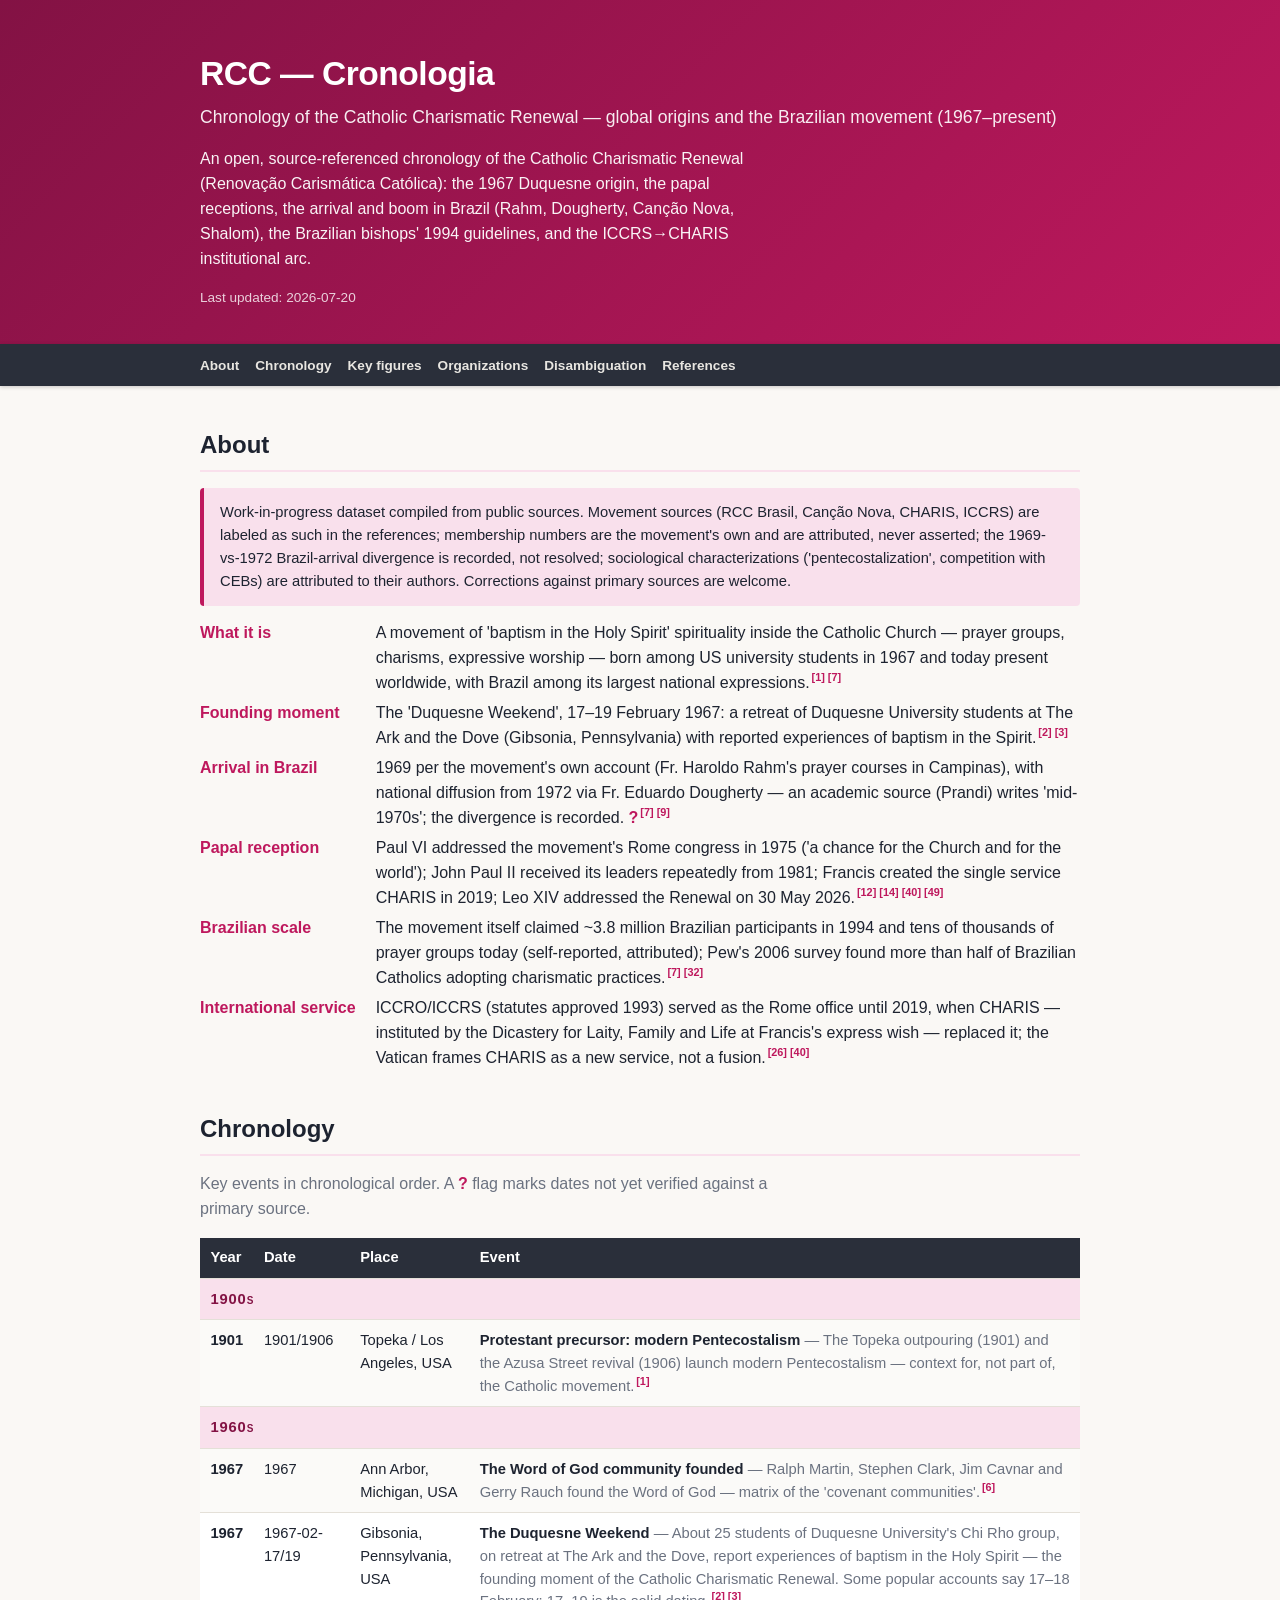
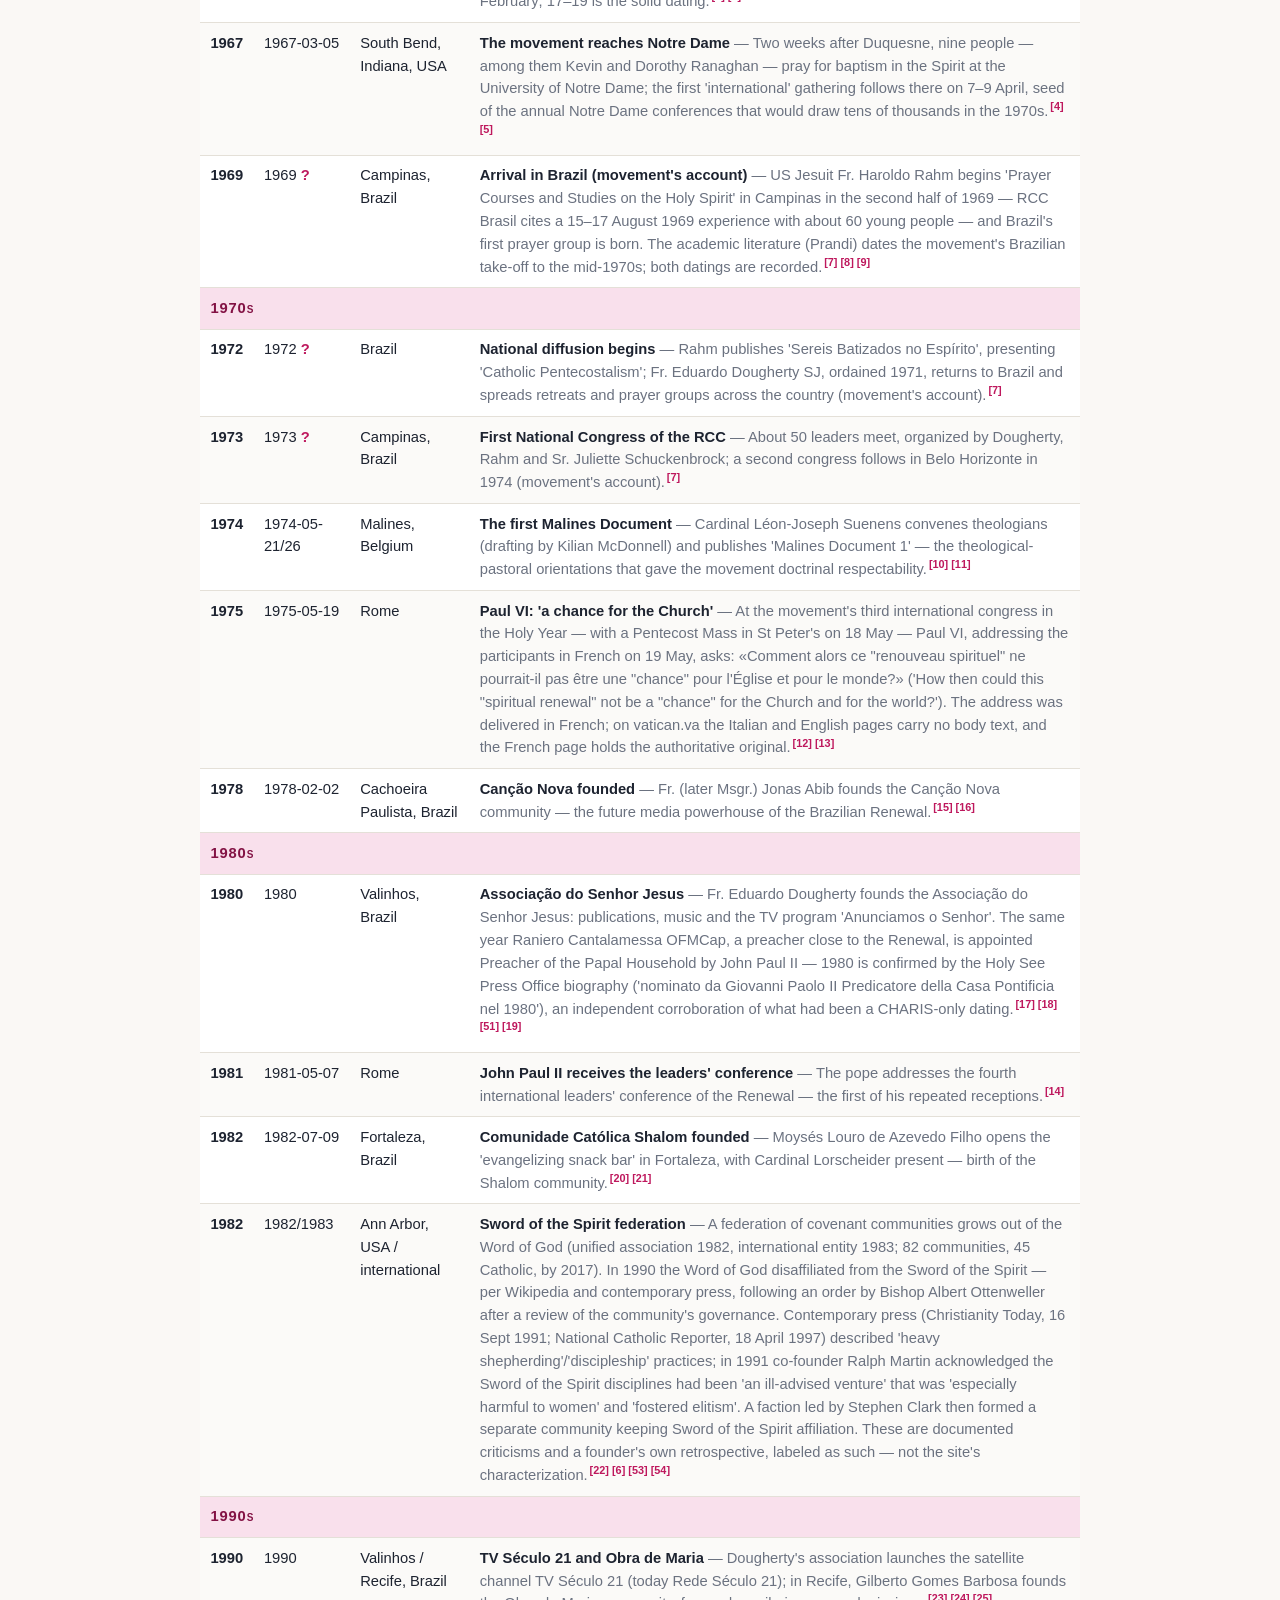
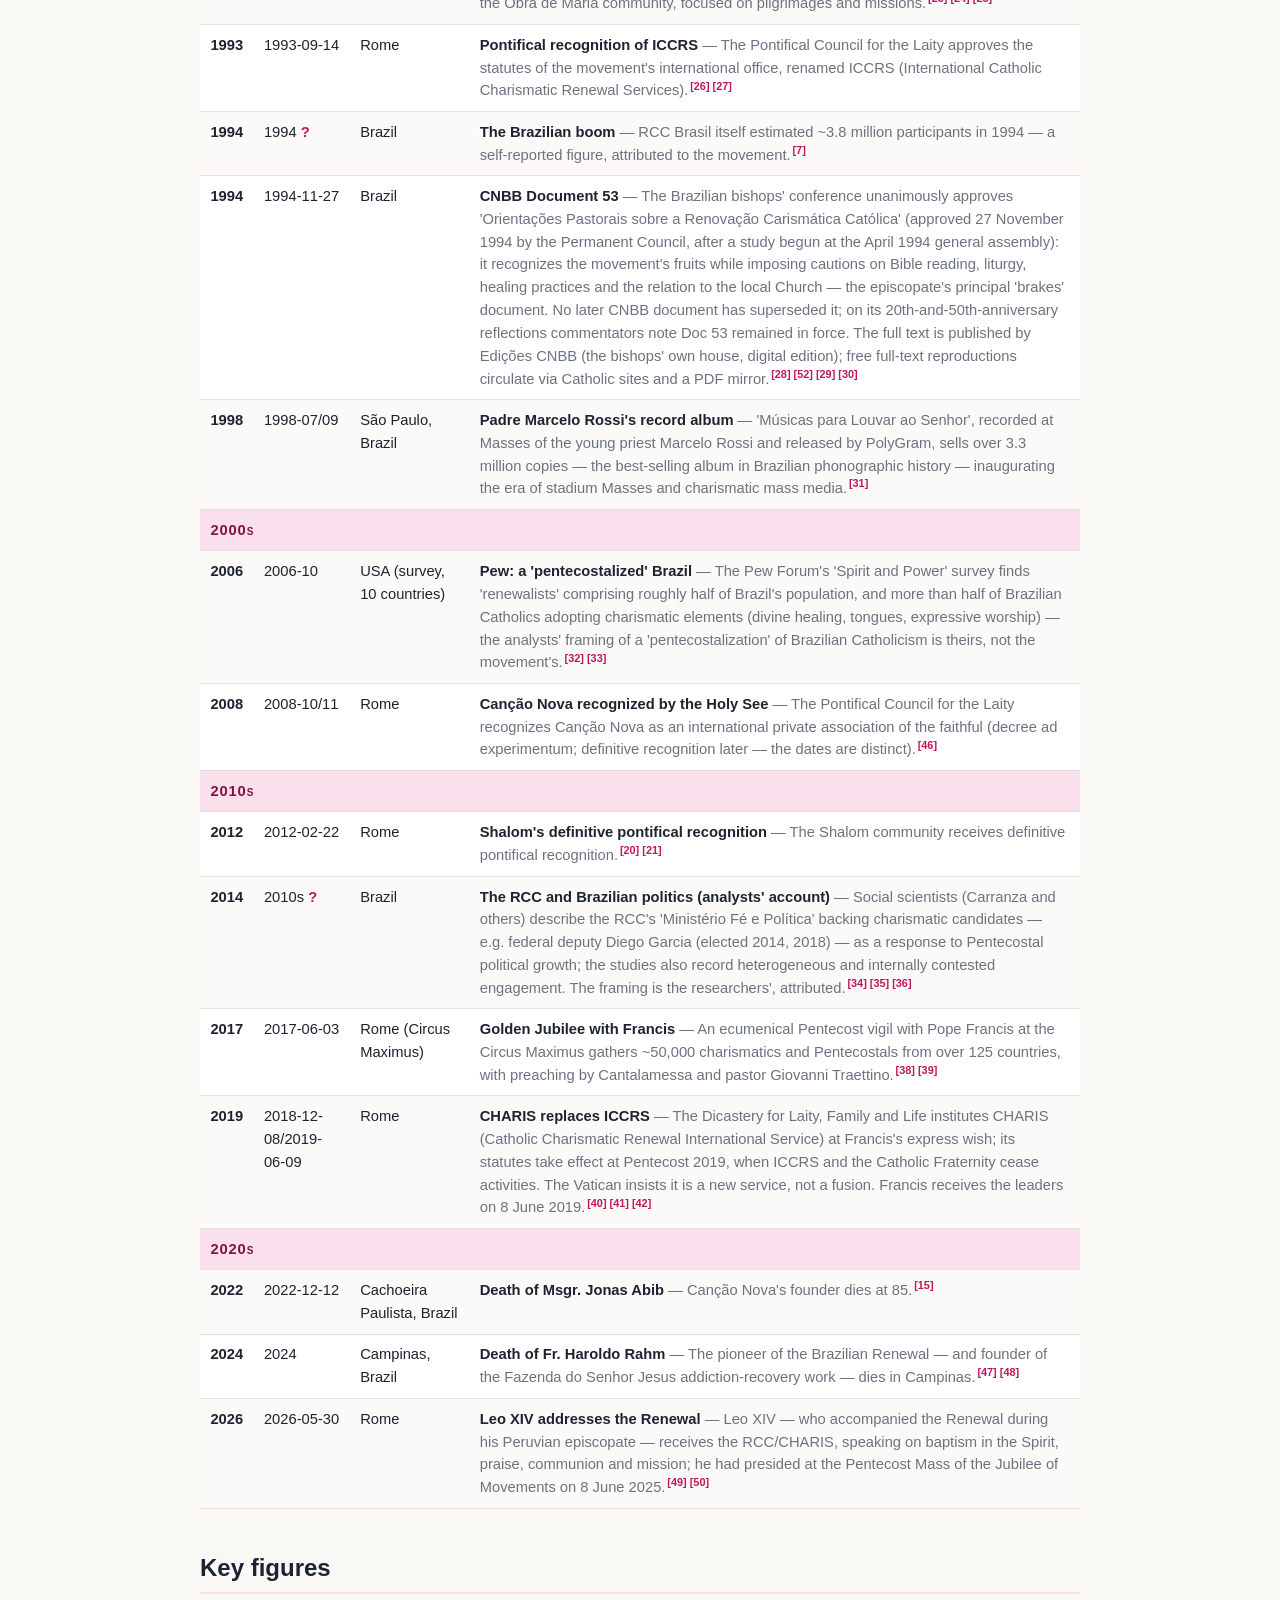
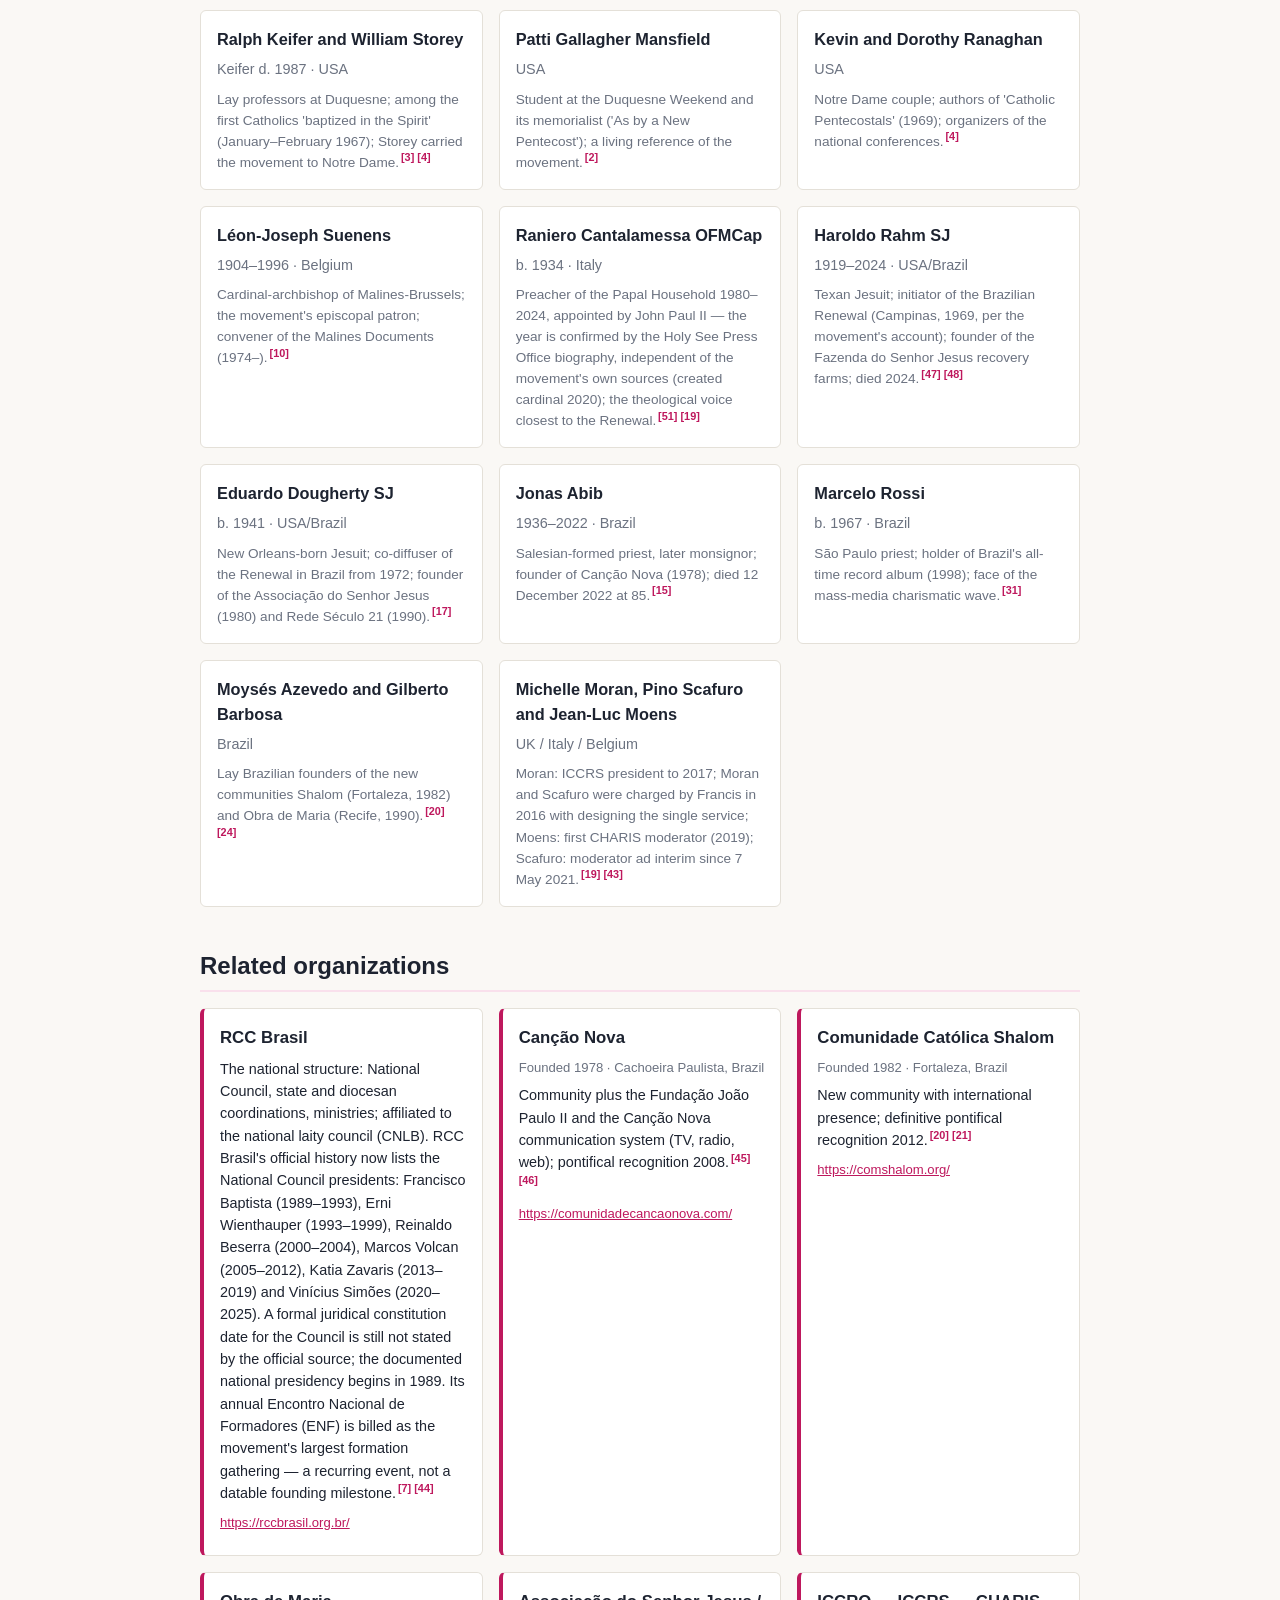
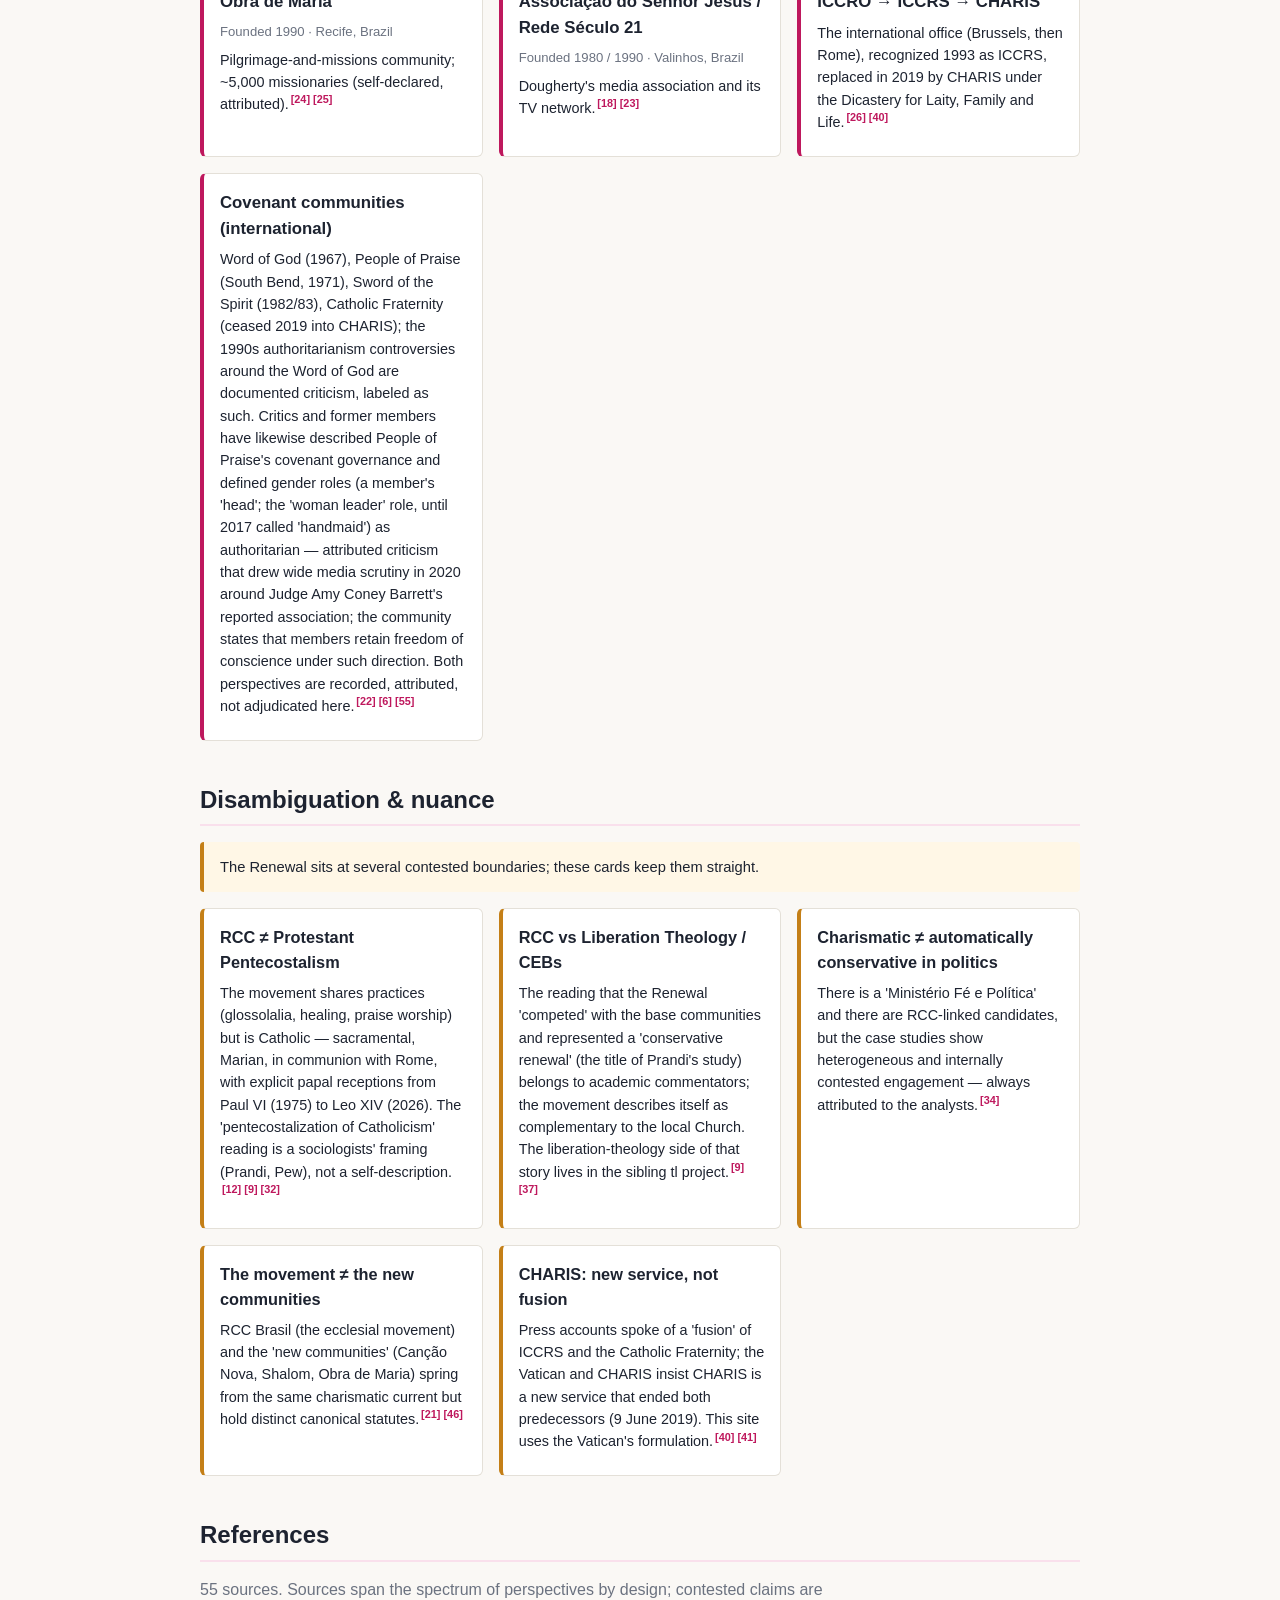
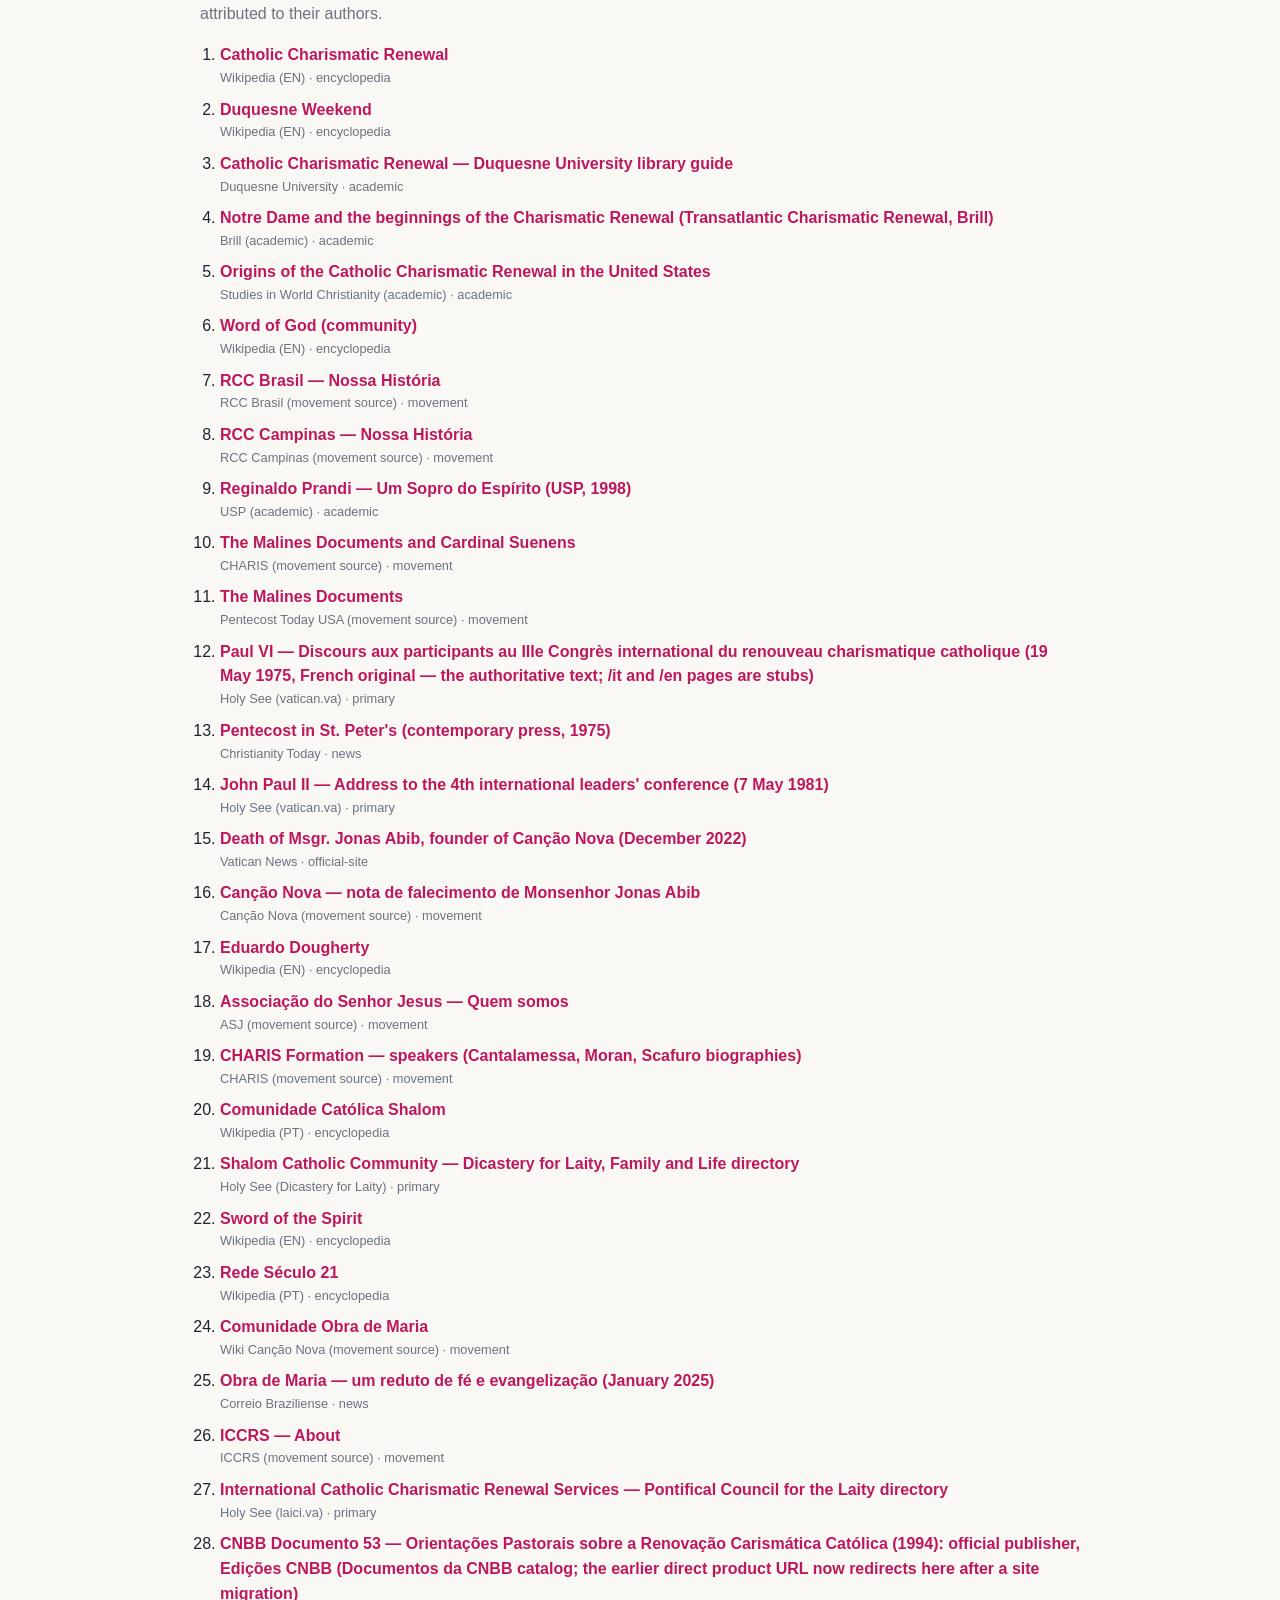
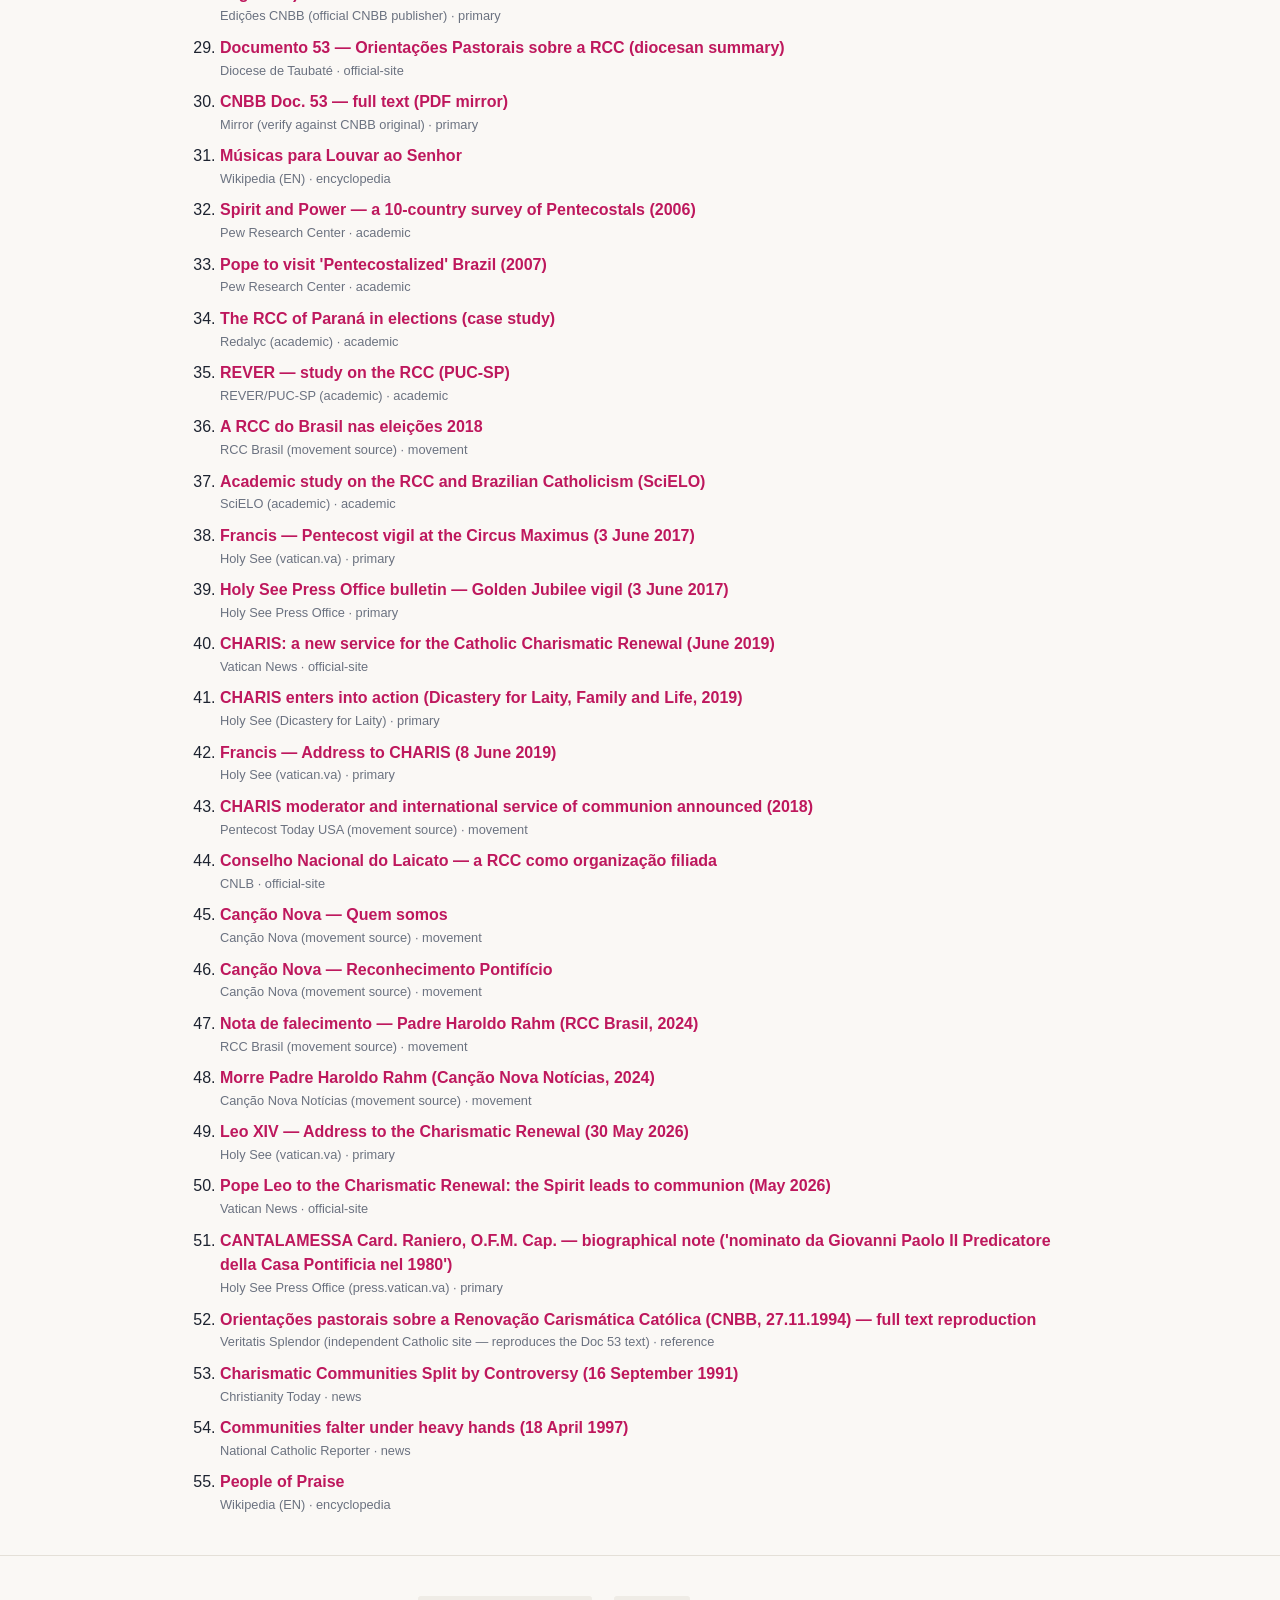
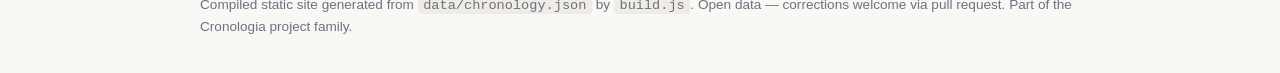
==== commit 8d6df6ab: "Close flagged RCC gaps: council presidents, Cantalamessa 1980, Paul VI quote, Doc 53, covenant contr" ====
--- a/docs/index.html
+++ b/docs/index.html
@@ -21,7 +21,7 @@
       <h1>RCC — Cronologia</h1>
       <p class="subtitle">Chronology of the Catholic Charismatic Renewal — global origins and the Brazilian movement (1967–present)</p>
       <p class="lead">An open, source-referenced chronology of the Catholic Charismatic Renewal (Renovação Carismática Católica): the 1967 Duquesne origin, the papal receptions, the arrival and boom in Brazil (Rahm, Dougherty, Canção Nova, Shalom), the Brazilian bishops&#39; 1994 guidelines, and the ICCRS→CHARIS institutional arc.</p>
-      <p class="updated">Last updated: 2026-07-19</p>
+      <p class="updated">Last updated: 2026-07-20</p>
     </div>
   </header>
 
@@ -121,7 +121,7 @@
           <td class="year">1975</td>
           <td>1975-05-19</td>
           <td>Rome</td>
-          <td><strong>Paul VI: &#39;a chance for the Church&#39;</strong> <span class="muted">— At the movement&#39;s third international congress in the Holy Year — with a Pentecost Mass in St Peter&#39;s on 18 May — Paul VI calls the Renewal &#39;a chance for the Church and for the world&#39;.</span><sup class="cite"><a href="#ref-12" title="Reference 12">[12]</a> <a href="#ref-13" title="Reference 13">[13]</a></sup></td>
+          <td><strong>Paul VI: &#39;a chance for the Church&#39;</strong> <span class="muted">— At the movement&#39;s third international congress in the Holy Year — with a Pentecost Mass in St Peter&#39;s on 18 May — Paul VI, addressing the participants in French on 19 May, asks: «Comment alors ce &quot;renouveau spirituel&quot; ne pourrait-il pas être une &quot;chance&quot; pour l&#39;Église et pour le monde?» (&#39;How then could this &quot;spiritual renewal&quot; not be a &quot;chance&quot; for the Church and for the world?&#39;). The address was delivered in French; on vatican.va the Italian and English pages carry no body text, and the French page holds the authoritative original.</span><sup class="cite"><a href="#ref-12" title="Reference 12">[12]</a> <a href="#ref-13" title="Reference 13">[13]</a></sup></td>
         </tr>
         <tr>
           <td class="year">1978</td>
@@ -134,7 +134,7 @@
           <td class="year">1980</td>
           <td>1980</td>
           <td>Valinhos, Brazil</td>
-          <td><strong>Associação do Senhor Jesus</strong> <span class="muted">— Fr. Eduardo Dougherty founds the Associação do Senhor Jesus: publications, music and the TV program &#39;Anunciamos o Senhor&#39;. The same year Raniero Cantalamessa OFMCap, a preacher close to the Renewal, becomes Preacher of the Papal Household (year per CHARIS&#39;s biography of him).</span><sup class="cite"><a href="#ref-17" title="Reference 17">[17]</a> <a href="#ref-18" title="Reference 18">[18]</a> <a href="#ref-19" title="Reference 19">[19]</a></sup></td>
+          <td><strong>Associação do Senhor Jesus</strong> <span class="muted">— Fr. Eduardo Dougherty founds the Associação do Senhor Jesus: publications, music and the TV program &#39;Anunciamos o Senhor&#39;. The same year Raniero Cantalamessa OFMCap, a preacher close to the Renewal, is appointed Preacher of the Papal Household by John Paul II — 1980 is confirmed by the Holy See Press Office biography (&#39;nominato da Giovanni Paolo II Predicatore della Casa Pontificia nel 1980&#39;), an independent corroboration of what had been a CHARIS-only dating.</span><sup class="cite"><a href="#ref-17" title="Reference 17">[17]</a> <a href="#ref-18" title="Reference 18">[18]</a> <a href="#ref-51" title="Reference 51">[51]</a> <a href="#ref-19" title="Reference 19">[19]</a></sup></td>
         </tr>
         <tr>
           <td class="year">1981</td>
@@ -152,7 +152,7 @@
           <td class="year">1982</td>
           <td>1982/1983</td>
           <td>Ann Arbor, USA / international</td>
-          <td><strong>Sword of the Spirit federation</strong> <span class="muted">— A federation of covenant communities grows out of the Word of God (unified association 1982, international entity 1983; 82 communities, 45 Catholic, by 2017). The Word of God itself withdrew in 1990 amid documented controversies over authoritarian governance — an episode critics of covenant communities cite.</span><sup class="cite"><a href="#ref-22" title="Reference 22">[22]</a></sup></td>
+          <td><strong>Sword of the Spirit federation</strong> <span class="muted">— A federation of covenant communities grows out of the Word of God (unified association 1982, international entity 1983; 82 communities, 45 Catholic, by 2017). In 1990 the Word of God disaffiliated from the Sword of the Spirit — per Wikipedia and contemporary press, following an order by Bishop Albert Ottenweller after a review of the community&#39;s governance. Contemporary press (Christianity Today, 16 Sept 1991; National Catholic Reporter, 18 April 1997) described &#39;heavy shepherding&#39;/&#39;discipleship&#39; practices; in 1991 co-founder Ralph Martin acknowledged the Sword of the Spirit disciplines had been &#39;an ill-advised venture&#39; that was &#39;especially harmful to women&#39; and &#39;fostered elitism&#39;. A faction led by Stephen Clark then formed a separate community keeping Sword of the Spirit affiliation. These are documented criticisms and a founder&#39;s own retrospective, labeled as such — not the site&#39;s characterization.</span><sup class="cite"><a href="#ref-22" title="Reference 22">[22]</a> <a href="#ref-6" title="Reference 6">[6]</a> <a href="#ref-53" title="Reference 53">[53]</a> <a href="#ref-54" title="Reference 54">[54]</a></sup></td>
         </tr>
         <tr class="decade-row"><th colspan="4">1990s</th></tr>
         <tr>
@@ -175,9 +175,9 @@
         </tr>
         <tr>
           <td class="year">1994</td>
-          <td>1994-11</td>
+          <td>1994-11-27</td>
           <td>Brazil</td>
-          <td><strong>CNBB Document 53</strong> <span class="muted">— The Brazilian bishops&#39; conference unanimously approves &#39;Orientações Pastorais sobre a Renovação Carismática Católica&#39; after a study begun at the April 1994 general assembly: it recognizes the movement&#39;s fruits while imposing cautions on Bible reading, liturgy, healing practices and the relation to the local Church — the episcopate&#39;s principal &#39;brakes&#39; document.</span><sup class="cite"><a href="#ref-28" title="Reference 28">[28]</a> <a href="#ref-29" title="Reference 29">[29]</a> <a href="#ref-30" title="Reference 30">[30]</a></sup></td>
+          <td><strong>CNBB Document 53</strong> <span class="muted">— The Brazilian bishops&#39; conference unanimously approves &#39;Orientações Pastorais sobre a Renovação Carismática Católica&#39; (approved 27 November 1994 by the Permanent Council, after a study begun at the April 1994 general assembly): it recognizes the movement&#39;s fruits while imposing cautions on Bible reading, liturgy, healing practices and the relation to the local Church — the episcopate&#39;s principal &#39;brakes&#39; document. No later CNBB document has superseded it; on its 20th-and-50th-anniversary reflections commentators note Doc 53 remained in force. The full text is published by Edições CNBB (the bishops&#39; own house, digital edition); free full-text reproductions circulate via Catholic sites and a PDF mirror.</span><sup class="cite"><a href="#ref-28" title="Reference 28">[28]</a> <a href="#ref-52" title="Reference 52">[52]</a> <a href="#ref-29" title="Reference 29">[29]</a> <a href="#ref-30" title="Reference 30">[30]</a></sup></td>
         </tr>
         <tr>
           <td class="year">1998</td>
@@ -277,7 +277,7 @@
       <div class="party-card">
         <h3>Raniero Cantalamessa OFMCap</h3>
         <p class="country">b. 1934 · Italy</p>
-        <p class="figures">Preacher of the Papal Household since 1980 (per CHARIS&#39;s biography; cardinal 2020); the theological voice closest to the Renewal.<sup class="cite"><a href="#ref-19" title="Reference 19">[19]</a></sup></p>
+        <p class="figures">Preacher of the Papal Household 1980–2024, appointed by John Paul II — the year is confirmed by the Holy See Press Office biography, independent of the movement&#39;s own sources (created cardinal 2020); the theological voice closest to the Renewal.<sup class="cite"><a href="#ref-51" title="Reference 51">[51]</a> <a href="#ref-19" title="Reference 19">[19]</a></sup></p>
         
       </div>
       <div class="party-card">
@@ -325,7 +325,7 @@
       <div class="related-card">
         <h3>RCC Brasil</h3>
         
-        <p>The national structure: National Council, state and diocesan coordinations, ministries; affiliated to the national laity council. The formal constitution date of the National Council is not confirmed on the official site — flagged for follow-up.<sup class="cite"><a href="#ref-7" title="Reference 7">[7]</a> <a href="#ref-44" title="Reference 44">[44]</a></sup></p>
+        <p>The national structure: National Council, state and diocesan coordinations, ministries; affiliated to the national laity council (CNLB). RCC Brasil&#39;s official history now lists the National Council presidents: Francisco Baptista (1989–1993), Erni Wienthauper (1993–1999), Reinaldo Beserra (2000–2004), Marcos Volcan (2005–2012), Katia Zavaris (2013–2019) and Vinícius Simões (2020–2025). A formal juridical constitution date for the Council is still not stated by the official source; the documented national presidency begins in 1989. Its annual Encontro Nacional de Formadores (ENF) is billed as the movement&#39;s largest formation gathering — a recurring event, not a datable founding milestone.<sup class="cite"><a href="#ref-7" title="Reference 7">[7]</a> <a href="#ref-44" title="Reference 44">[44]</a></sup></p>
         
         <p class="related-link"><a href="https://rccbrasil.org.br/" rel="noopener noreferrer" target="_blank">https://rccbrasil.org.br/</a></p>
       </div>
@@ -367,7 +367,7 @@
       <div class="related-card">
         <h3>Covenant communities (international)</h3>
         
-        <p>Word of God (1967), People of Praise, Sword of the Spirit (1982/83), Catholic Fraternity (ceased 2019 into CHARIS); the 1990s authoritarianism controversies around the Word of God are documented criticism, labeled as such.<sup class="cite"><a href="#ref-22" title="Reference 22">[22]</a> <a href="#ref-6" title="Reference 6">[6]</a></sup></p>
+        <p>Word of God (1967), People of Praise (South Bend, 1971), Sword of the Spirit (1982/83), Catholic Fraternity (ceased 2019 into CHARIS); the 1990s authoritarianism controversies around the Word of God are documented criticism, labeled as such. Critics and former members have likewise described People of Praise&#39;s covenant governance and defined gender roles (a member&#39;s &#39;head&#39;; the &#39;woman leader&#39; role, until 2017 called &#39;handmaid&#39;) as authoritarian — attributed criticism that drew wide media scrutiny in 2020 around Judge Amy Coney Barrett&#39;s reported association; the community states that members retain freedom of conscience under such direction. Both perspectives are recorded, attributed, not adjudicated here.<sup class="cite"><a href="#ref-22" title="Reference 22">[22]</a> <a href="#ref-6" title="Reference 6">[6]</a> <a href="#ref-55" title="Reference 55">[55]</a></sup></p>
         
         
       </div>
@@ -403,7 +403,7 @@
 
     <section id="references">
       <h2>References</h2>
-      <p class="section-intro">50 sources. Sources span the
+      <p class="section-intro">55 sources. Sources span the
       spectrum of perspectives by design; contested claims are attributed to their authors.</p>
       <ol class="references">
         <li id="ref-1">
@@ -451,7 +451,7 @@
           <span class="ref-meta">Pentecost Today USA (movement source) · movement</span>
         </li>
         <li id="ref-12">
-          <a href="https://www.vatican.va/content/paul-vi/en/speeches/1975/documents/hf_p-vi_spe_19750519_rinnovamento-carismatico.html" rel="noopener noreferrer" target="_blank">Paul VI — Address to the Charismatic Renewal congress (19 May 1975)</a>
+          <a href="https://www.vatican.va/content/paul-vi/fr/speeches/1975/documents/hf_p-vi_spe_19750519_rinnovamento-carismatico.html" rel="noopener noreferrer" target="_blank">Paul VI — Discours aux participants au IIIe Congrès international du renouveau charismatique catholique (19 May 1975, French original — the authoritative text; /it and /en pages are stubs)</a>
           <span class="ref-meta">Holy See (vatican.va) · primary</span>
         </li>
         <li id="ref-13">
@@ -515,8 +515,8 @@
           <span class="ref-meta">Holy See (laici.va) · primary</span>
         </li>
         <li id="ref-28">
-          <a href="https://www.edicoescnbb.com.br/livros-digitais/documentos-da-cnbb/orientacoes-pastorais-sobre-a-renovacao-carismatica-catolica-documentos-da-cnbb-53-digital" rel="noopener noreferrer" target="_blank">CNBB Documento 53 — Orientações Pastorais sobre a Renovação Carismática Católica (1994)</a>
-          <span class="ref-meta">Edições CNBB · primary</span>
+          <a href="https://www.edicoescnbb.com.br/cnbb-e-pastoral/documentos-da-cnbb" rel="noopener noreferrer" target="_blank">CNBB Documento 53 — Orientações Pastorais sobre a Renovação Carismática Católica (1994): official publisher, Edições CNBB (Documentos da CNBB catalog; the earlier direct product URL now redirects here after a site migration)</a>
+          <span class="ref-meta">Edições CNBB (official CNBB publisher) · primary</span>
         </li>
         <li id="ref-29">
           <a href="https://diocesedetaubate.org.br/documento-53-orientacoes-pastorais-sobre-a-renovacao-carismatica-catolica/" rel="noopener noreferrer" target="_blank">Documento 53 — Orientações Pastorais sobre a RCC (diocesan summary)</a>
@@ -605,6 +605,26 @@
         <li id="ref-50">
           <a href="https://www.vaticannews.va/en/pope/news/2026-05/pope-leo-charismatic-renewal-address-spirit-lead-to-communion.html" rel="noopener noreferrer" target="_blank">Pope Leo to the Charismatic Renewal: the Spirit leads to communion (May 2026)</a>
           <span class="ref-meta">Vatican News · official-site</span>
+        </li>
+        <li id="ref-51">
+          <a href="https://press.vatican.va/content/salastampa/it/documentation/cardinali_biografie/cardinali_bio_cantalamessa_r.html" rel="noopener noreferrer" target="_blank">CANTALAMESSA Card. Raniero, O.F.M. Cap. — biographical note (&#39;nominato da Giovanni Paolo II Predicatore della Casa Pontificia nel 1980&#39;)</a>
+          <span class="ref-meta">Holy See Press Office (press.vatican.va) · primary</span>
+        </li>
+        <li id="ref-52">
+          <a href="https://www.veritatis.com.br/orientacoes-pastorais-sobre-a-renovacao-carismatica-catolica-rcc/" rel="noopener noreferrer" target="_blank">Orientações pastorais sobre a Renovação Carismática Católica (CNBB, 27.11.1994) — full text reproduction</a>
+          <span class="ref-meta">Veritatis Splendor (independent Catholic site — reproduces the Doc 53 text) · reference</span>
+        </li>
+        <li id="ref-53">
+          <a href="https://www.christianitytoday.com/1991/09/charismatic-communities-split-by-controversy/" rel="noopener noreferrer" target="_blank">Charismatic Communities Split by Controversy (16 September 1991)</a>
+          <span class="ref-meta">Christianity Today · news</span>
+        </li>
+        <li id="ref-54">
+          <a href="https://natcath.org/NCR_Online/archives2/1997b/041897/041897c.htm" rel="noopener noreferrer" target="_blank">Communities falter under heavy hands (18 April 1997)</a>
+          <span class="ref-meta">National Catholic Reporter · news</span>
+        </li>
+        <li id="ref-55">
+          <a href="https://en.wikipedia.org/wiki/People_of_Praise" rel="noopener noreferrer" target="_blank">People of Praise</a>
+          <span class="ref-meta">Wikipedia (EN) · encyclopedia</span>
         </li>
       </ol>
     </section>
--- a/docs/styles.css
+++ b/docs/styles.css
@@ -34,6 +34,9 @@
 .site-header .subtitle { margin: 0 0 1rem; font-size: 1.1rem; opacity: .92; }
 .site-header .lead { margin: 0 0 1rem; max-width: 64ch; opacity: .95; }
 .site-header .updated { margin: 0; font-size: .85rem; opacity: .8; }
+.viz-chips { display: flex; flex-wrap: wrap; gap: .5rem; margin: .9rem 0 0; }
+.viz-chips a { display: inline-block; background: rgba(255,255,255,.14); border: 1px solid rgba(255,255,255,.35); color: #fff; text-decoration: none; font-size: .82rem; font-weight: 600; padding: .3rem .75rem; border-radius: 999px; white-space: nowrap; }
+.viz-chips a:hover { background: rgba(255,255,255,.28); }
 
 /* Nav */
 .site-nav { position: sticky; top: 0; z-index: 10; background: #2a2f3a; box-shadow: 0 1px 4px rgba(0,0,0,.2); }
@@ -116,6 +119,14 @@
 .site-footer code { background: #efece6; padding: .1rem .35rem; border-radius: 3px; }
 
 @media (max-width: 560px) {
+  .site-header { padding: 1.4rem 0 1.1rem; }
+  .site-header h1 { font-size: 1.5rem; }
+  .site-header .subtitle { font-size: .95rem; margin-bottom: .5rem; }
+  .site-header .lead { display: none; }
+  .site-header .updated { font-size: .78rem; }
+  .site-nav .wrap { flex-wrap: nowrap; overflow-x: auto; -webkit-overflow-scrolling: touch; scrollbar-width: none; gap: 1rem; padding: .55rem 1rem; }
+  .site-nav .wrap::-webkit-scrollbar { display: none; }
+  .site-nav a { font-size: .82rem; }
   .facts { grid-template-columns: 1fr; gap: .1rem; }
   .facts dt { margin-top: .5rem; }
 }
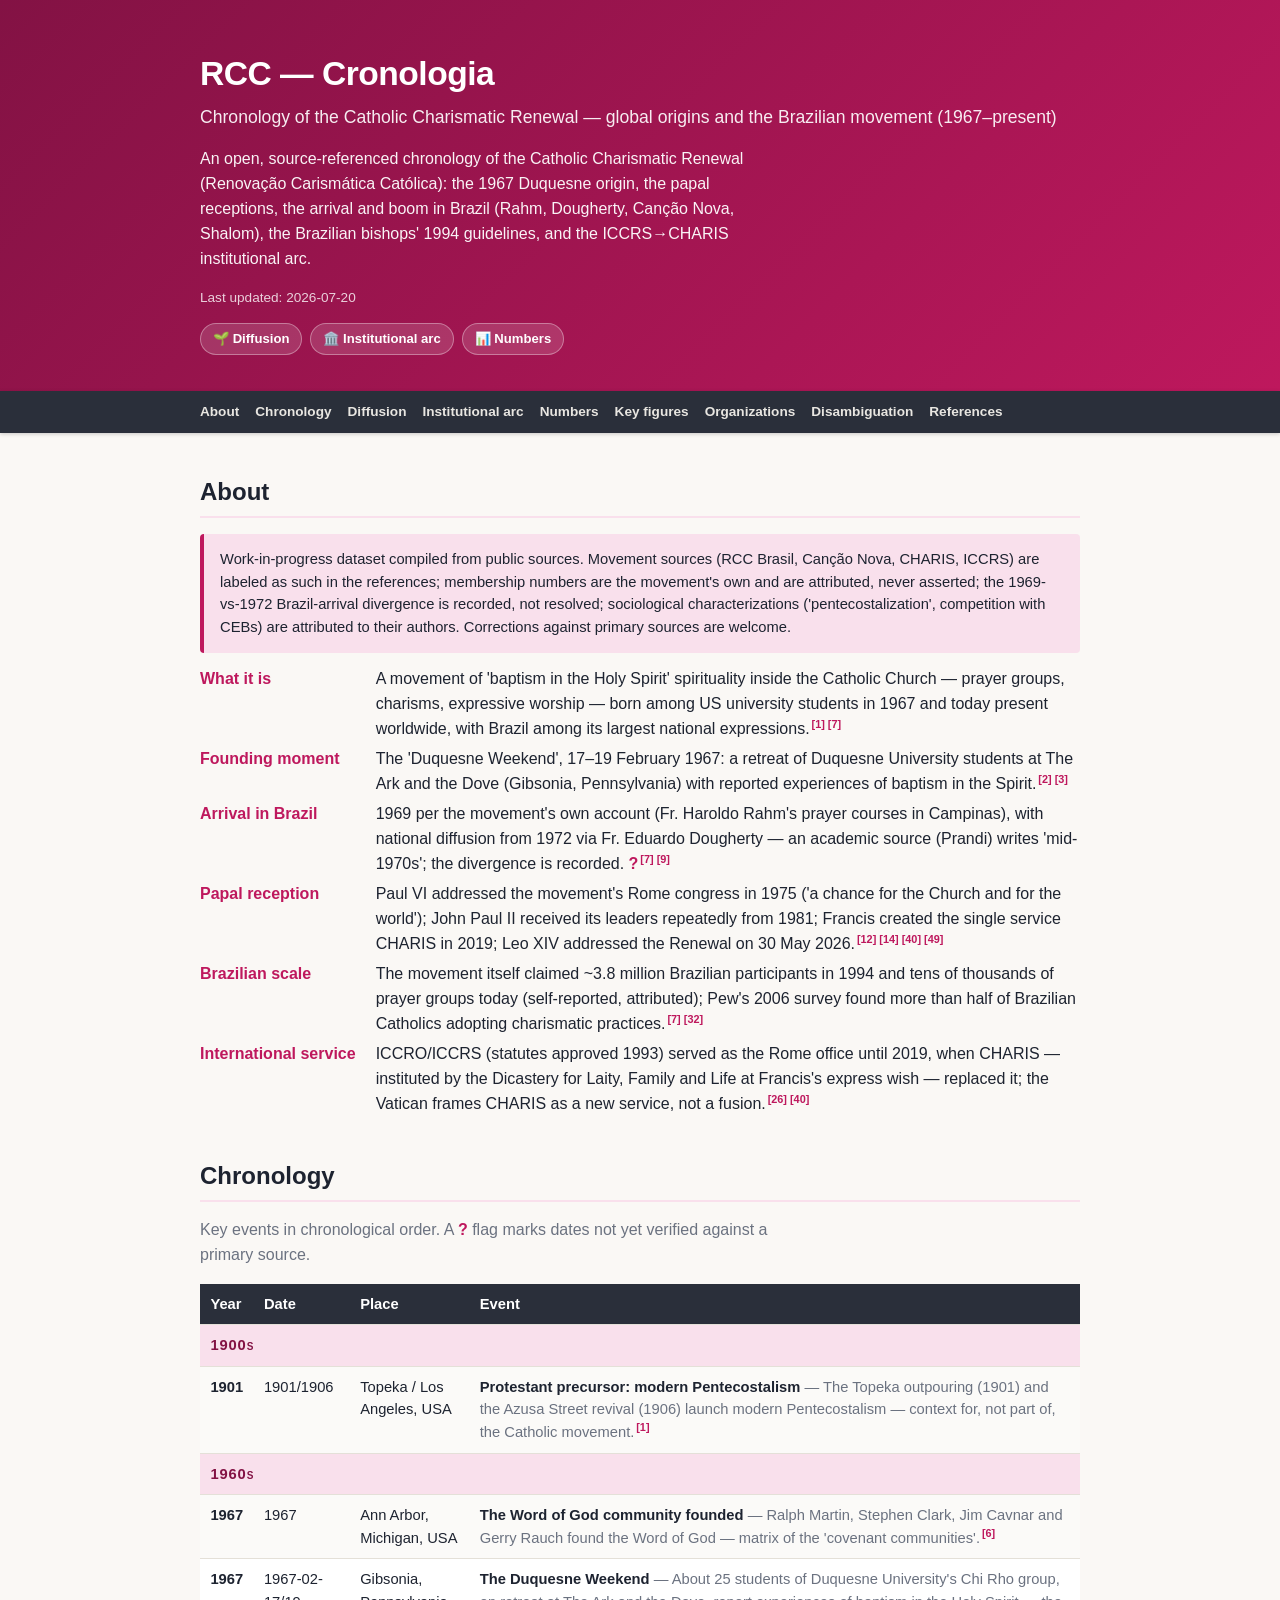
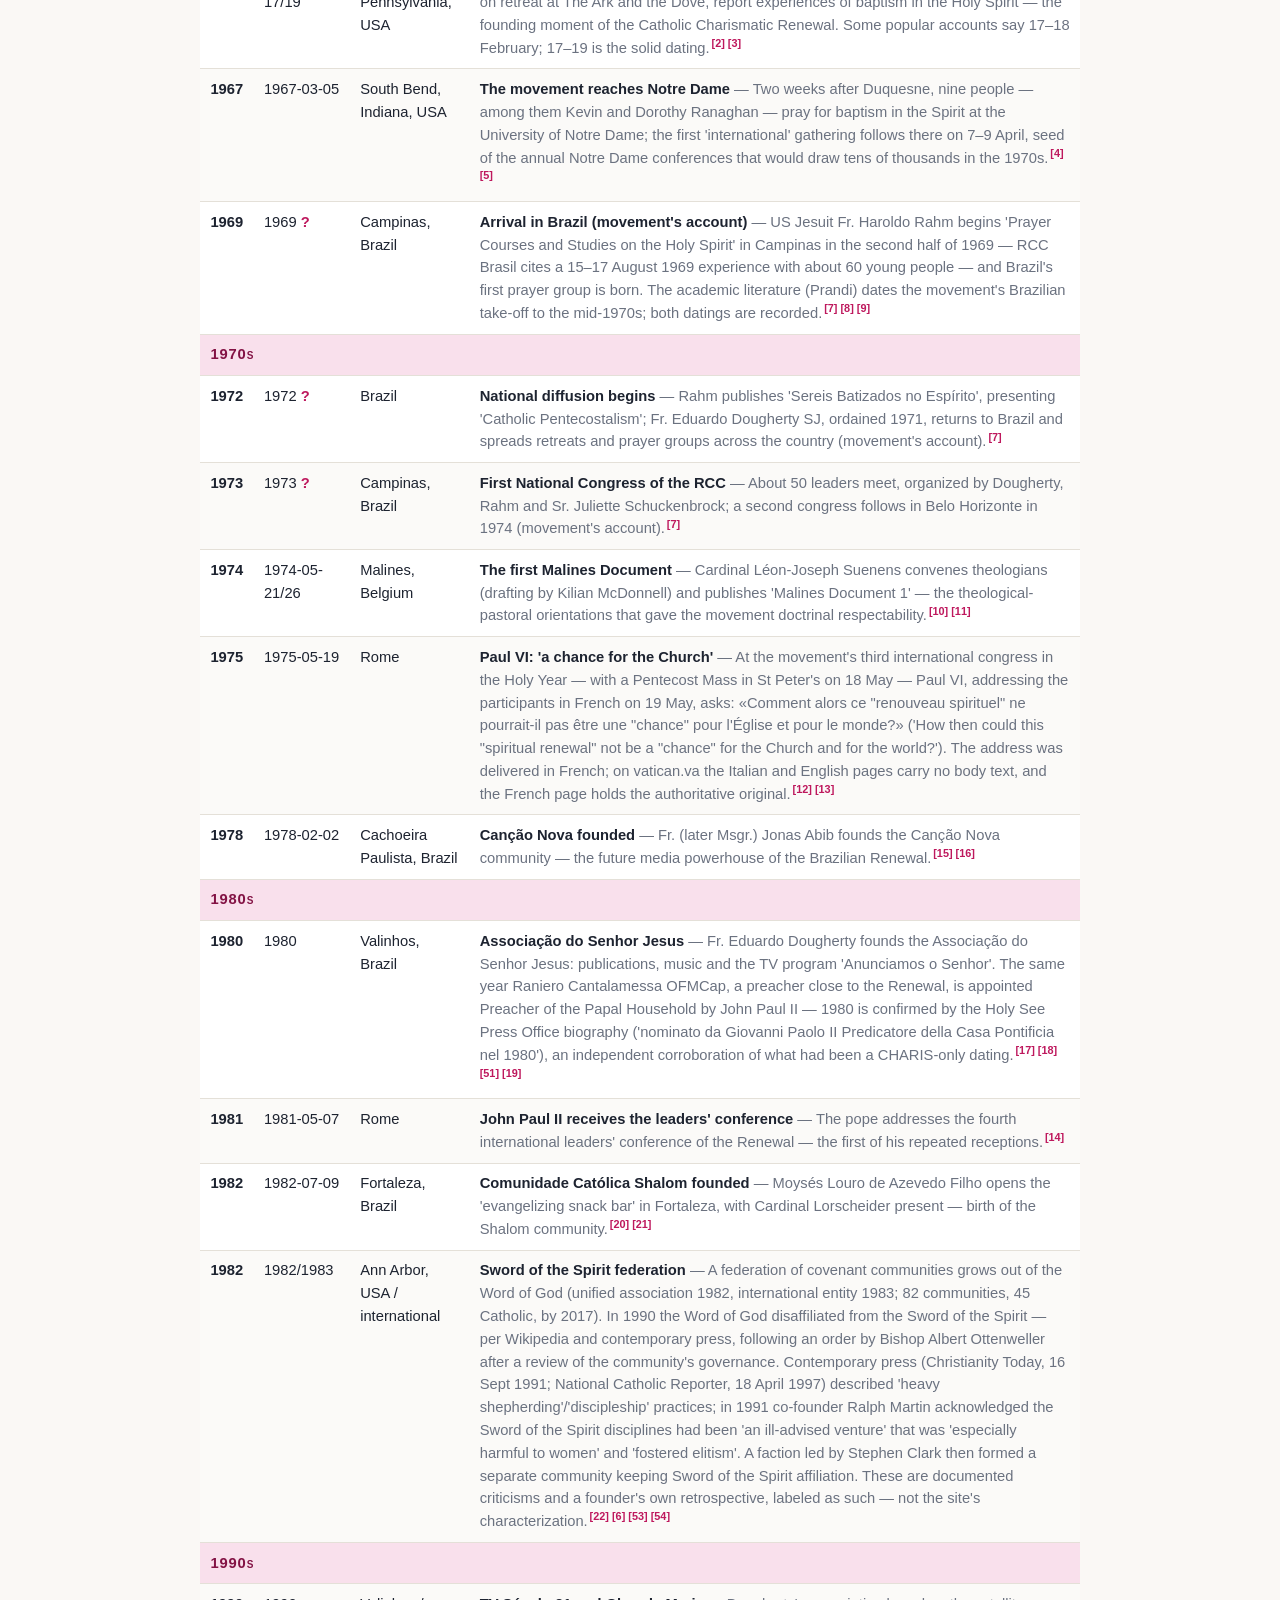
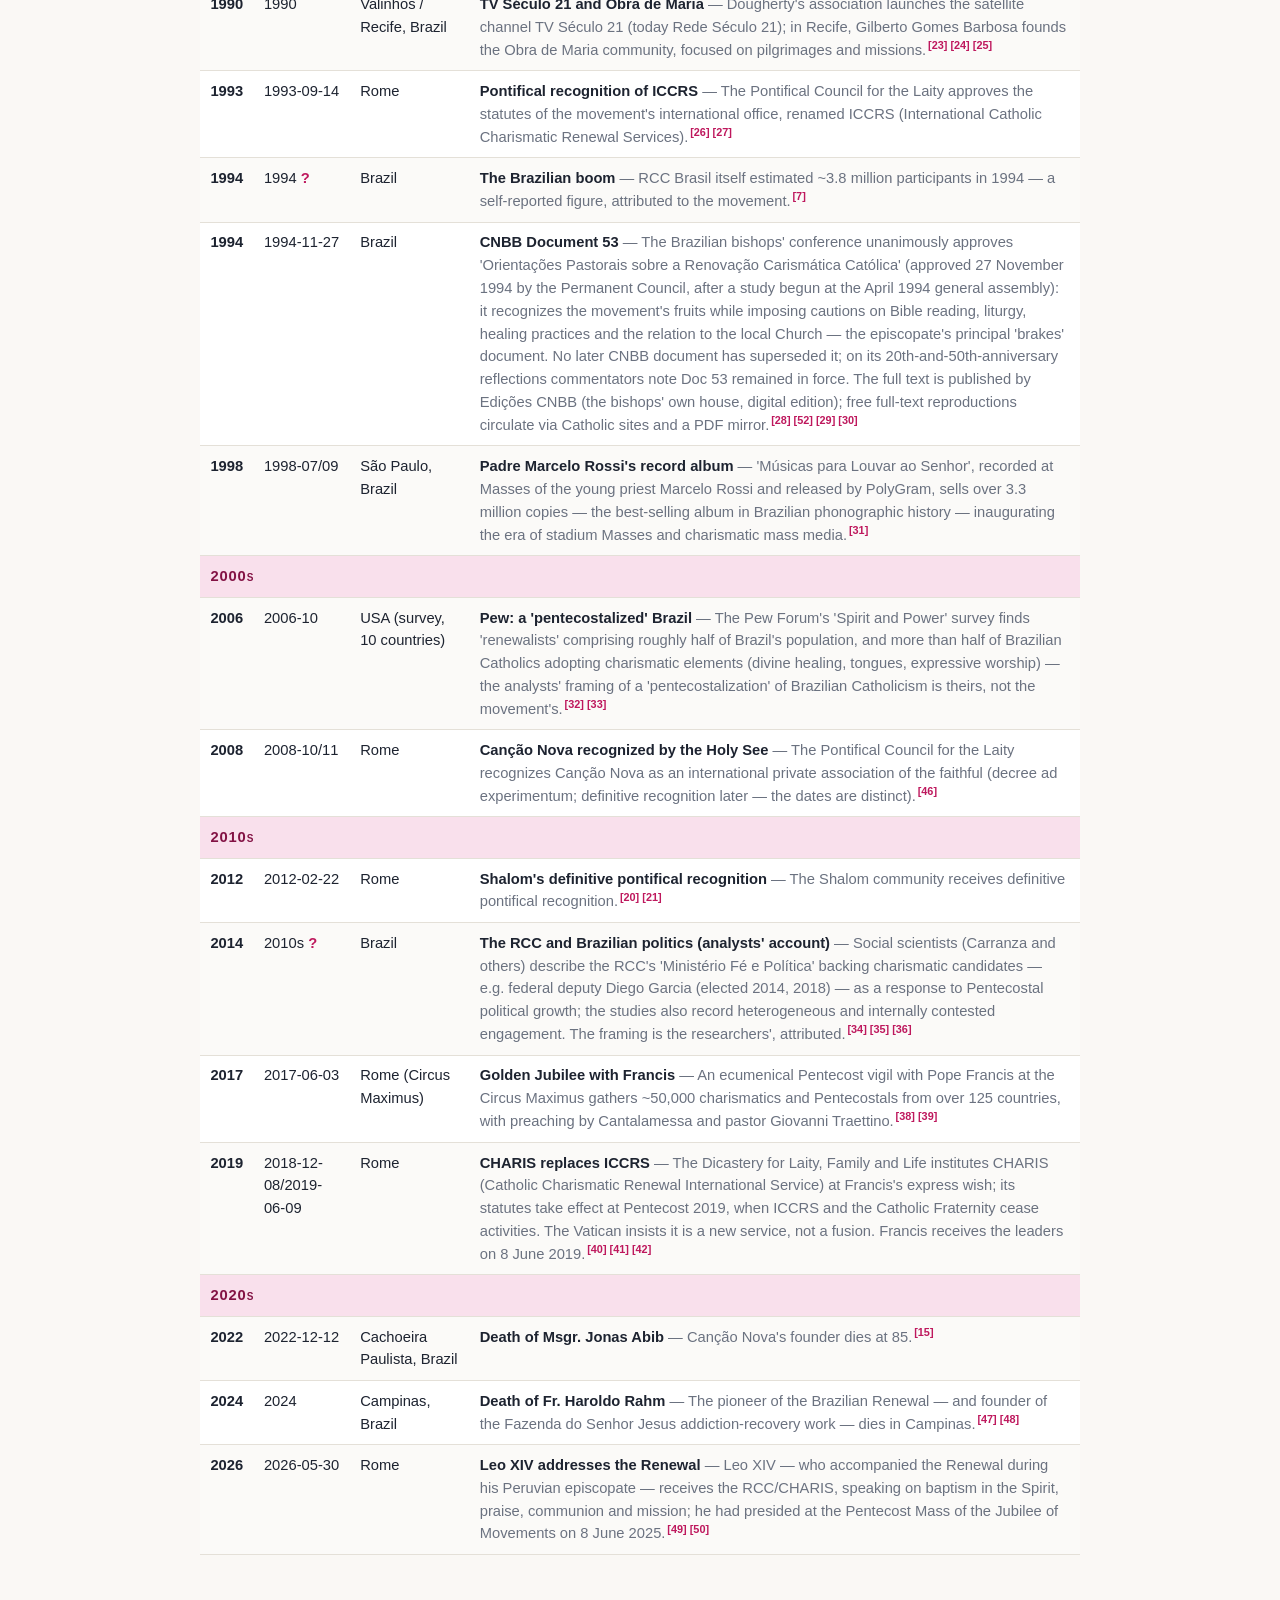
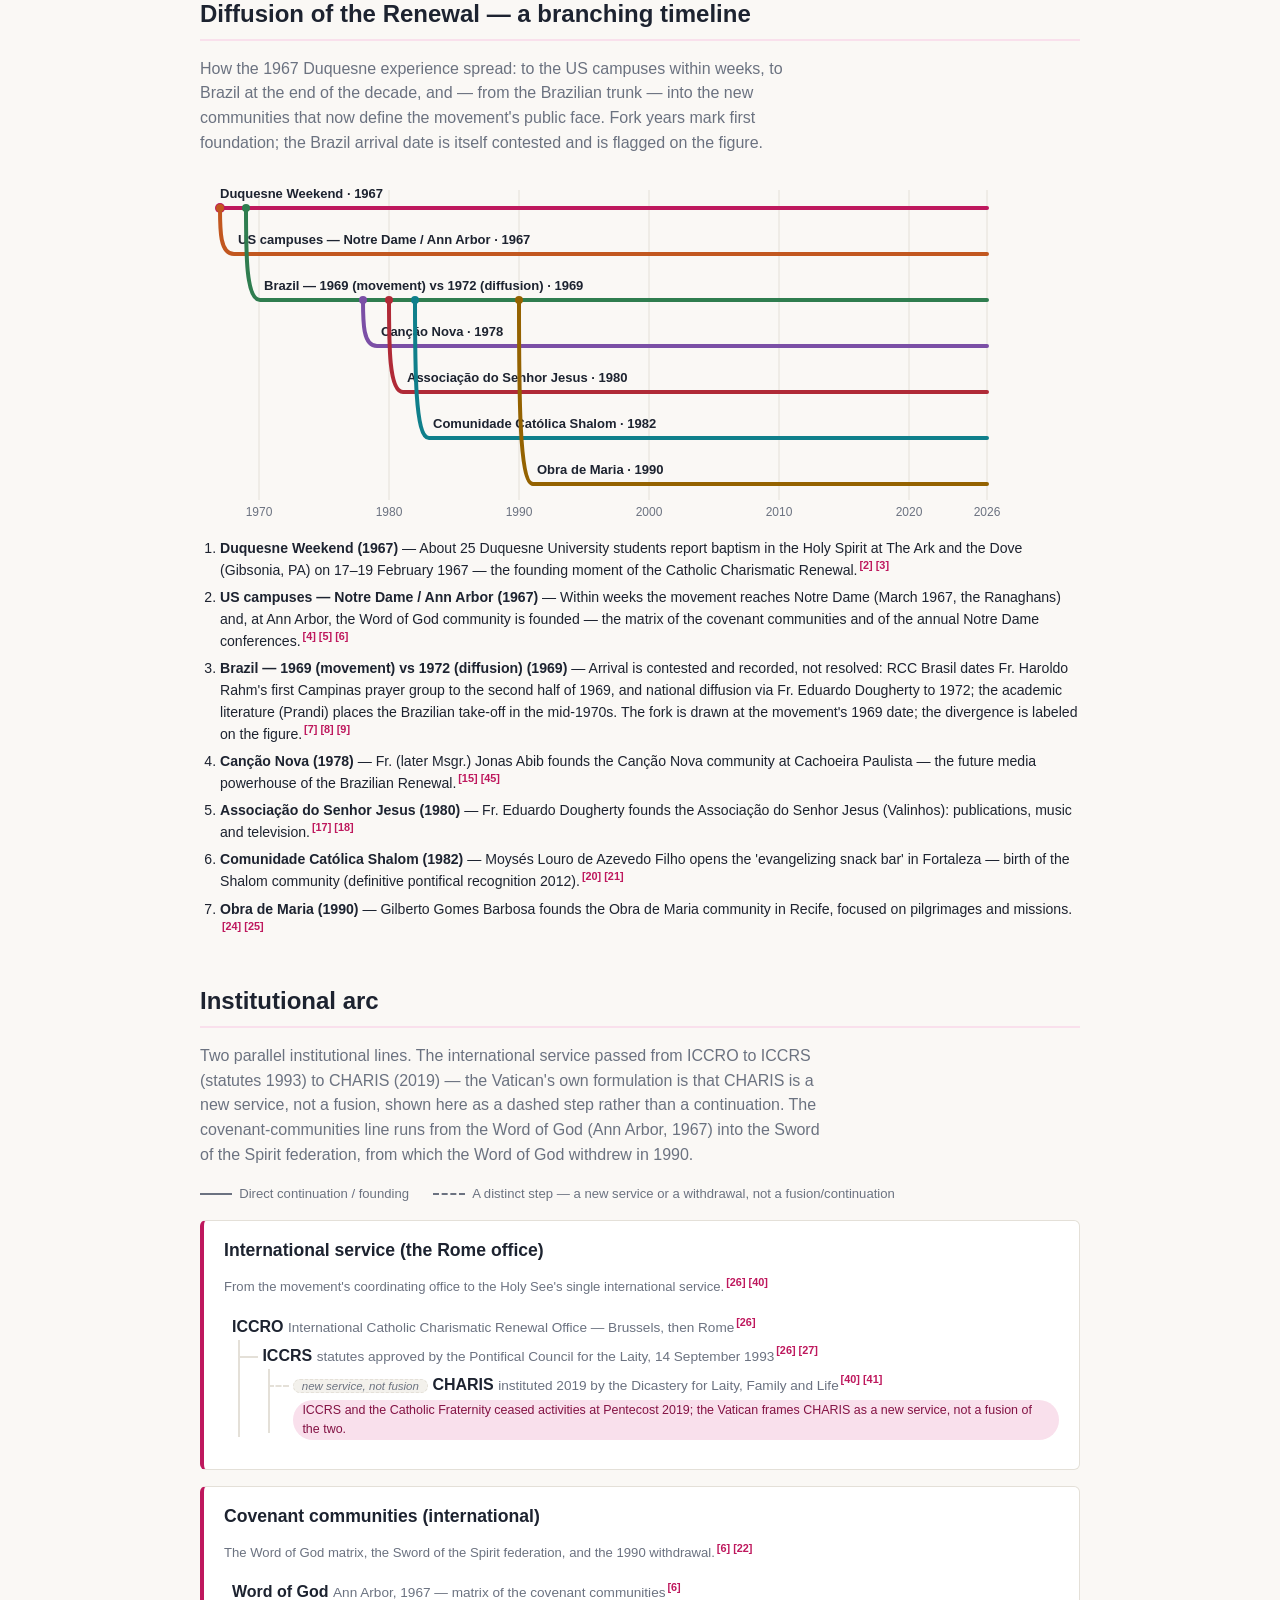
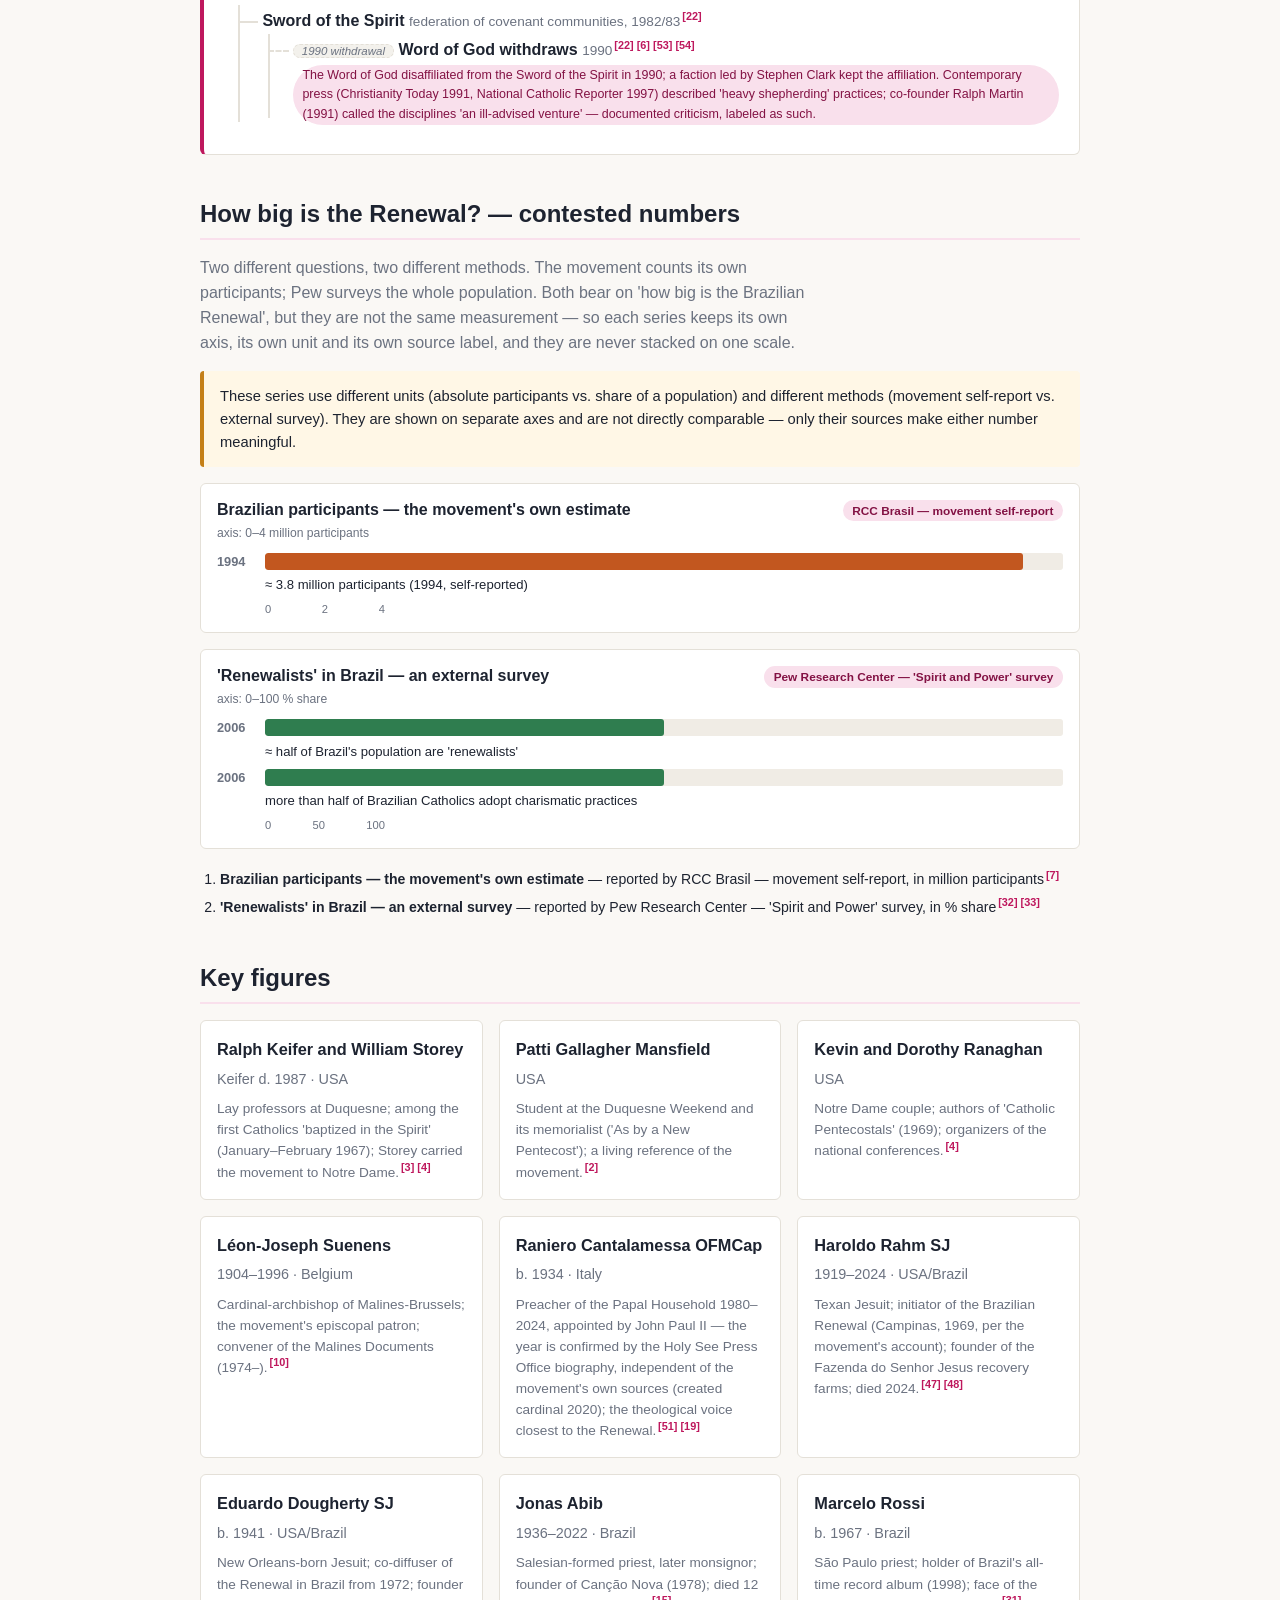
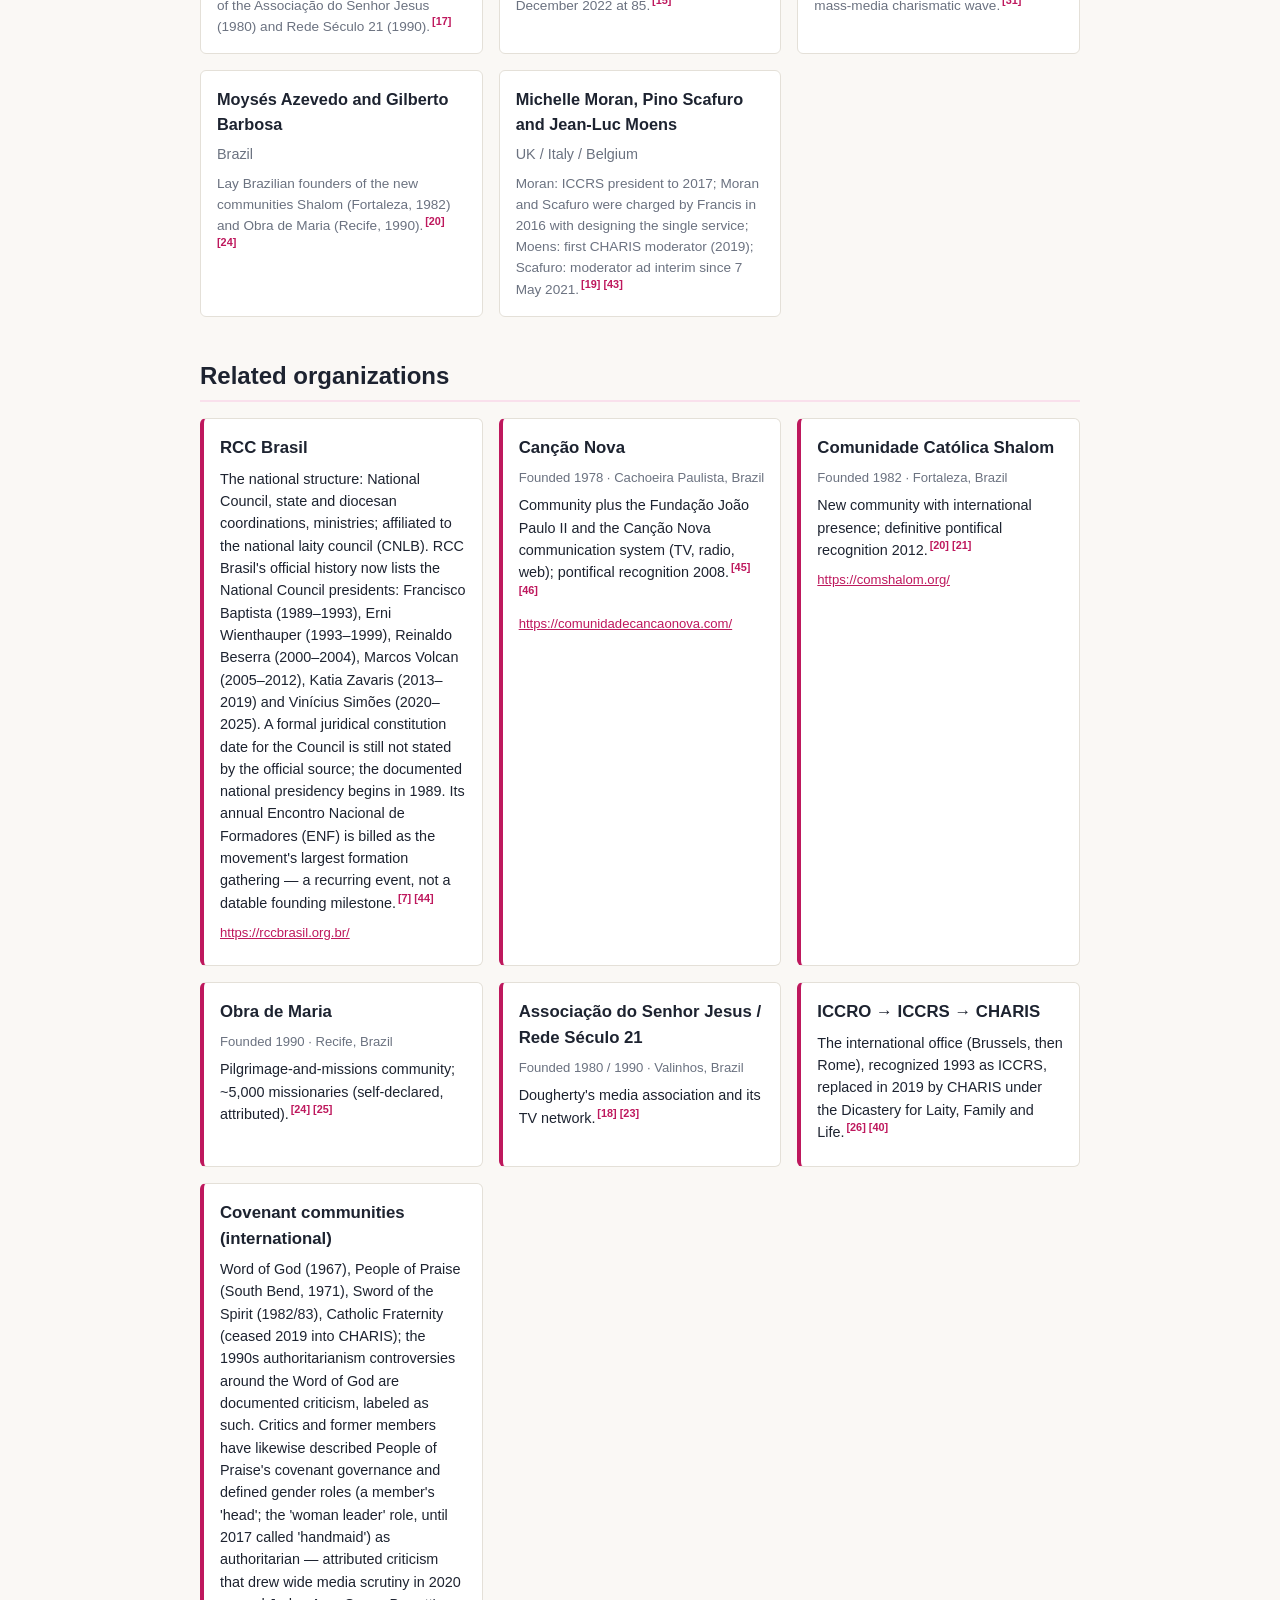
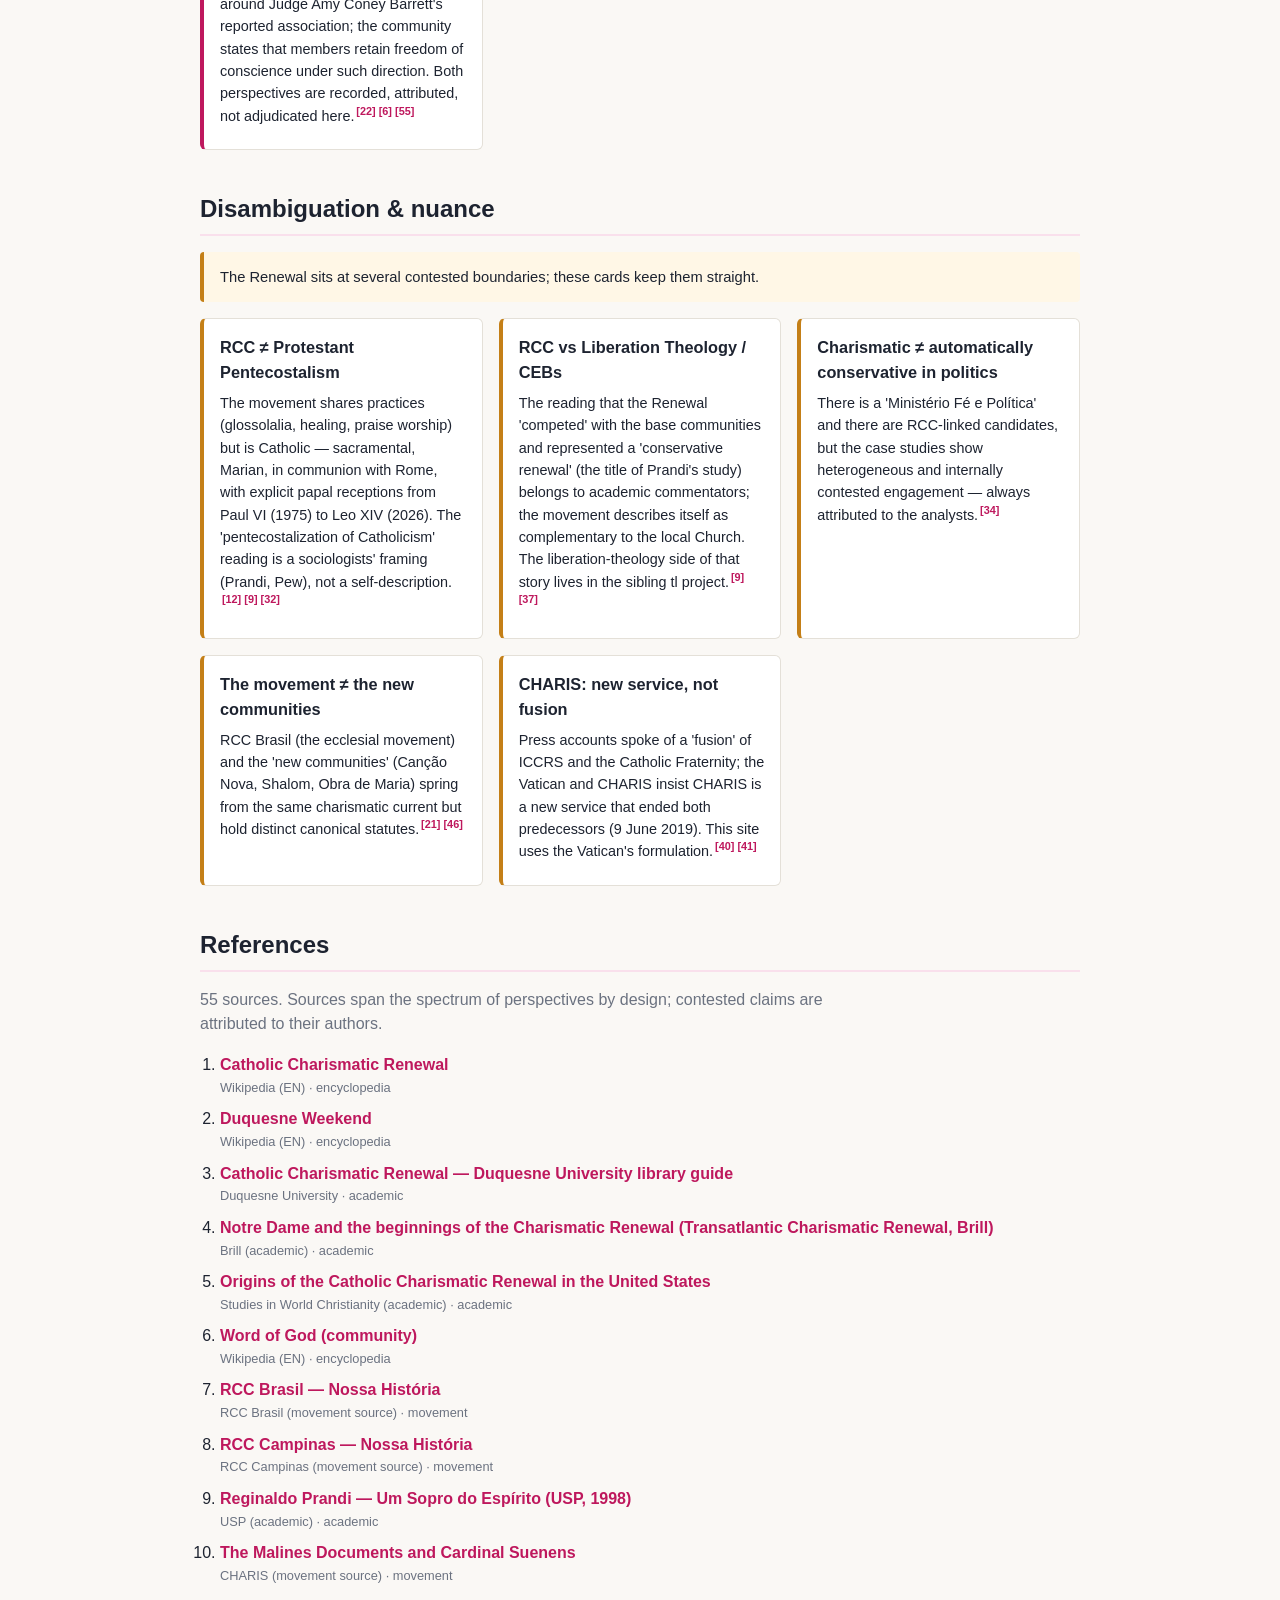
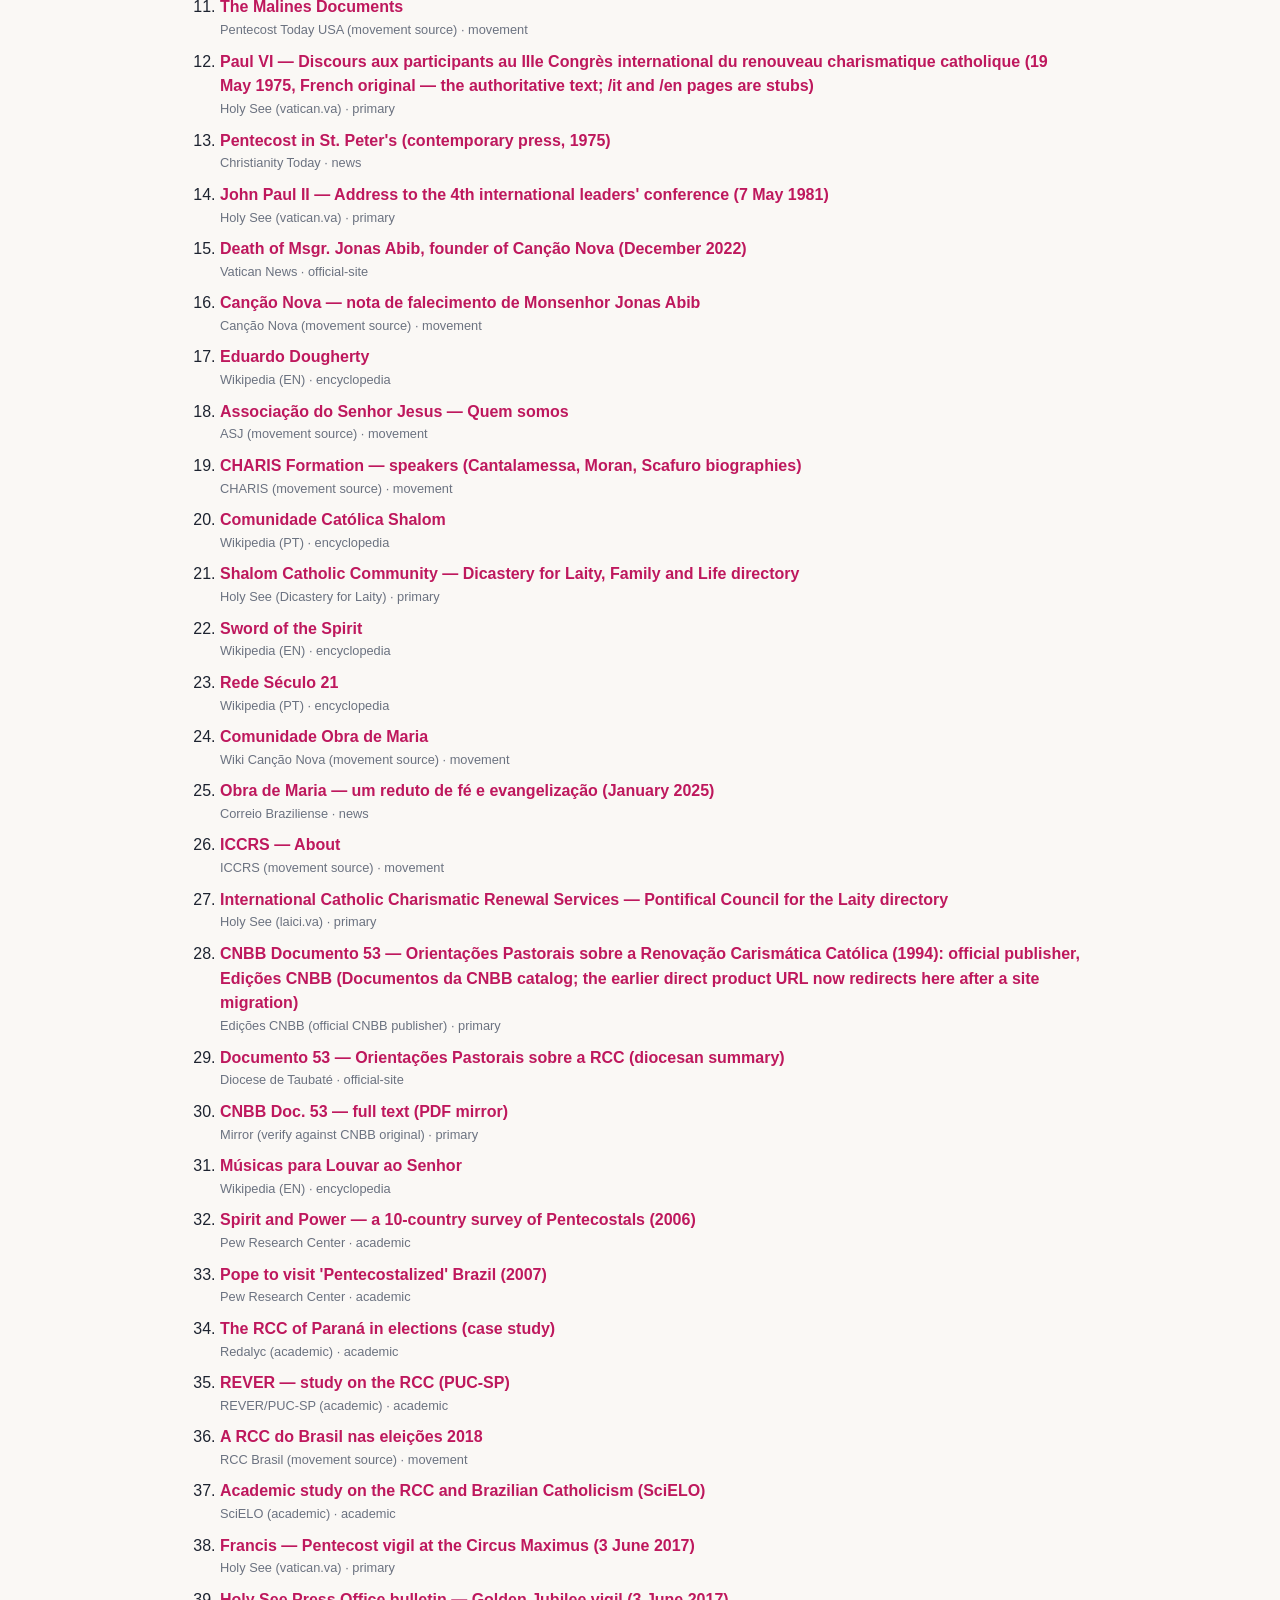
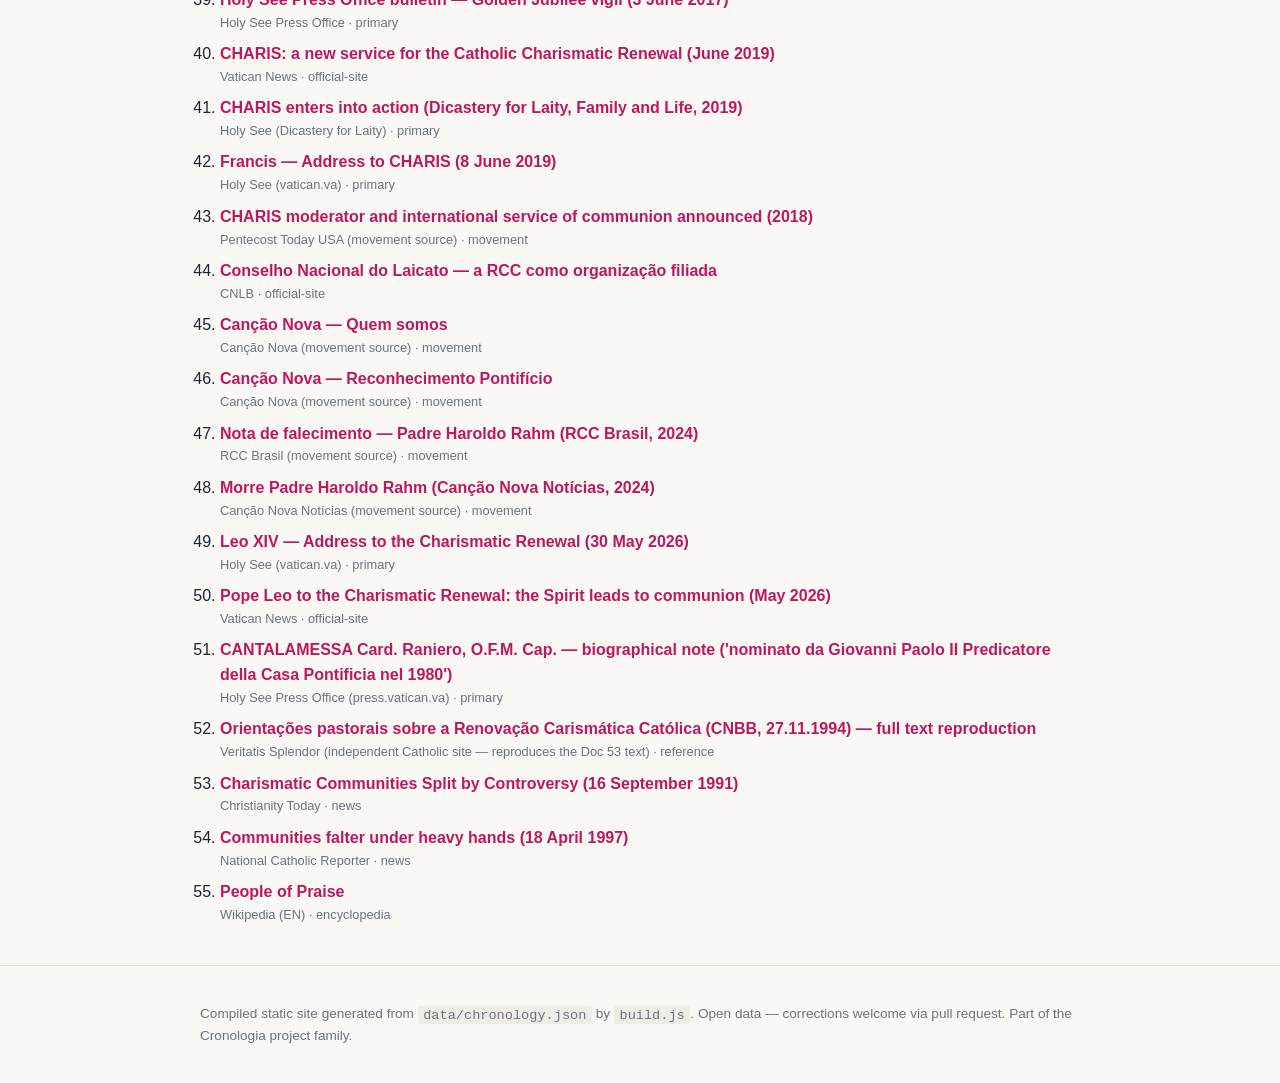
==== commit 068b6829: "Add diffusion timeline, institutional arc, and contested-numbers viz Adopts the upgraded core templa" ====
--- a/docs/index.html
+++ b/docs/index.html
@@ -22,6 +22,11 @@
       <p class="subtitle">Chronology of the Catholic Charismatic Renewal — global origins and the Brazilian movement (1967–present)</p>
       <p class="lead">An open, source-referenced chronology of the Catholic Charismatic Renewal (Renovação Carismática Católica): the 1967 Duquesne origin, the papal receptions, the arrival and boom in Brazil (Rahm, Dougherty, Canção Nova, Shalom), the Brazilian bishops&#39; 1994 guidelines, and the ICCRS→CHARIS institutional arc.</p>
       <p class="updated">Last updated: 2026-07-20</p>
+      <div class="viz-chips">
+        <a href="#branch-timeline">🌱 Diffusion</a>
+        <a href="#lineage">🏛️ Institutional arc</a>
+        <a href="#numbers-chart">📊 Numbers</a>
+      </div>
     </div>
   </header>
 
@@ -29,6 +34,9 @@
     <div class="wrap">
       <a href="#about">About</a>
       <a href="#chronology">Chronology</a>
+      <a href="#branch-timeline">Diffusion</a>
+      <a href="#lineage">Institutional arc</a>
+      <a href="#numbers-chart">Numbers</a>
       <a href="#figures">Key figures</a>
       <a href="#organizations">Organizations</a>
       <a href="#disambiguation">Disambiguation</a>
@@ -247,6 +255,124 @@
       </div>
     </section>
 
+    <section id="branch-timeline">
+      <h2>Diffusion of the Renewal — a branching timeline</h2>
+      <p class="section-intro">How the 1967 Duquesne experience spread: to the US campuses within weeks, to Brazil at the end of the decade, and — from the Brazilian trunk — into the new communities that now define the movement&#39;s public face. Fork years mark first foundation; the Brazil arrival date is itself contested and is flagged on the figure.</p>
+      <figure class="branch-timeline">
+        <div class="viz-scroll">
+        <svg class="branch-timeline-svg" viewBox="0 0 867 354" width="867" height="354" role="img" aria-label="Diffusion of the Renewal — a branching timeline">
+          <g class="bt-tick"><line x1="59" y1="18" x2="59" y2="328"></line><text x="59" y="344">1970</text></g>
+          <g class="bt-tick"><line x1="189" y1="18" x2="189" y2="328"></line><text x="189" y="344">1980</text></g>
+          <g class="bt-tick"><line x1="319" y1="18" x2="319" y2="328"></line><text x="319" y="344">1990</text></g>
+          <g class="bt-tick"><line x1="449" y1="18" x2="449" y2="328"></line><text x="449" y="344">2000</text></g>
+          <g class="bt-tick"><line x1="579" y1="18" x2="579" y2="328"></line><text x="579" y="344">2010</text></g>
+          <g class="bt-tick"><line x1="709" y1="18" x2="709" y2="328"></line><text x="709" y="344">2020</text></g>
+          <g class="bt-tick"><line x1="787" y1="18" x2="787" y2="328"></line><text x="787" y="344">2026</text></g>
+          <g class="bt-line bt-trunk"><line x1="20" y1="36" x2="787" y2="36"></line><circle cx="20" cy="36" r="5"></circle><text class="bt-label" x="20" y="26">Duquesne Weekend · 1967</text></g>
+          <g class="bt-line bt-c0"><circle class="bt-fork" cx="20" cy="36" r="4"></circle><path d="M 20 36 C 20 59 20 82 34 82 L 787 82"></path><text class="bt-label" x="38" y="72">US campuses — Notre Dame / Ann Arbor · 1967</text></g>
+          <g class="bt-line bt-c1"><circle class="bt-fork" cx="46" cy="36" r="4"></circle><path d="M 46 36 C 46 82 46 128 60 128 L 787 128"></path><text class="bt-label" x="64" y="118">Brazil — 1969 (movement) vs 1972 (diffusion) · 1969</text></g>
+          <g class="bt-line bt-c2"><circle class="bt-fork" cx="163" cy="128" r="4"></circle><path d="M 163 128 C 163 151 163 174 177 174 L 787 174"></path><text class="bt-label" x="181" y="164">Canção Nova · 1978</text></g>
+          <g class="bt-line bt-c3"><circle class="bt-fork" cx="189" cy="128" r="4"></circle><path d="M 189 128 C 189 174 189 220 203 220 L 787 220"></path><text class="bt-label" x="207" y="210">Associação do Senhor Jesus · 1980</text></g>
+          <g class="bt-line bt-c4"><circle class="bt-fork" cx="215" cy="128" r="4"></circle><path d="M 215 128 C 215 197 215 266 229 266 L 787 266"></path><text class="bt-label" x="233" y="256">Comunidade Católica Shalom · 1982</text></g>
+          <g class="bt-line bt-c5"><circle class="bt-fork" cx="319" cy="128" r="4"></circle><path d="M 319 128 C 319 220 319 312 333 312 L 787 312"></path><text class="bt-label" x="337" y="302">Obra de Maria · 1990</text></g>
+        </svg>
+        </div>
+        <figcaption>
+          <ol class="branch-notes">
+            <li><strong>Duquesne Weekend (1967)</strong> — About 25 Duquesne University students report baptism in the Holy Spirit at The Ark and the Dove (Gibsonia, PA) on 17–19 February 1967 — the founding moment of the Catholic Charismatic Renewal.<sup class="cite"><a href="#ref-2" title="Reference 2">[2]</a> <a href="#ref-3" title="Reference 3">[3]</a></sup></li>
+            <li><strong>US campuses — Notre Dame / Ann Arbor (1967)</strong> — Within weeks the movement reaches Notre Dame (March 1967, the Ranaghans) and, at Ann Arbor, the Word of God community is founded — the matrix of the covenant communities and of the annual Notre Dame conferences.<sup class="cite"><a href="#ref-4" title="Reference 4">[4]</a> <a href="#ref-5" title="Reference 5">[5]</a> <a href="#ref-6" title="Reference 6">[6]</a></sup></li>
+            <li><strong>Brazil — 1969 (movement) vs 1972 (diffusion) (1969)</strong> — Arrival is contested and recorded, not resolved: RCC Brasil dates Fr. Haroldo Rahm&#39;s first Campinas prayer group to the second half of 1969, and national diffusion via Fr. Eduardo Dougherty to 1972; the academic literature (Prandi) places the Brazilian take-off in the mid-1970s. The fork is drawn at the movement&#39;s 1969 date; the divergence is labeled on the figure.<sup class="cite"><a href="#ref-7" title="Reference 7">[7]</a> <a href="#ref-8" title="Reference 8">[8]</a> <a href="#ref-9" title="Reference 9">[9]</a></sup></li>
+            <li><strong>Canção Nova (1978)</strong> — Fr. (later Msgr.) Jonas Abib founds the Canção Nova community at Cachoeira Paulista — the future media powerhouse of the Brazilian Renewal.<sup class="cite"><a href="#ref-15" title="Reference 15">[15]</a> <a href="#ref-45" title="Reference 45">[45]</a></sup></li>
+            <li><strong>Associação do Senhor Jesus (1980)</strong> — Fr. Eduardo Dougherty founds the Associação do Senhor Jesus (Valinhos): publications, music and television.<sup class="cite"><a href="#ref-17" title="Reference 17">[17]</a> <a href="#ref-18" title="Reference 18">[18]</a></sup></li>
+            <li><strong>Comunidade Católica Shalom (1982)</strong> — Moysés Louro de Azevedo Filho opens the &#39;evangelizing snack bar&#39; in Fortaleza — birth of the Shalom community (definitive pontifical recognition 2012).<sup class="cite"><a href="#ref-20" title="Reference 20">[20]</a> <a href="#ref-21" title="Reference 21">[21]</a></sup></li>
+            <li><strong>Obra de Maria (1990)</strong> — Gilberto Gomes Barbosa founds the Obra de Maria community in Recife, focused on pilgrimages and missions.<sup class="cite"><a href="#ref-24" title="Reference 24">[24]</a> <a href="#ref-25" title="Reference 25">[25]</a></sup></li>
+          </ol>
+        </figcaption>
+      </figure>
+    </section>
+
+    <section id="lineage">
+      <h2>Institutional arc</h2>
+      <p class="section-intro">Two parallel institutional lines. The international service passed from ICCRO to ICCRS (statutes 1993) to CHARIS (2019) — the Vatican&#39;s own formulation is that CHARIS is a new service, not a fusion, shown here as a dashed step rather than a continuation. The covenant-communities line runs from the Word of God (Ann Arbor, 1967) into the Sword of the Spirit federation, from which the Word of God withdrew in 1990.</p>
+      <div class="lineage-legend">
+        <span class="legend-item"><span class="legend-swatch legend-direct"></span>Direct continuation / founding</span>
+        <span class="legend-item"><span class="legend-swatch legend-indirect"></span>A distinct step — a new service or a withdrawal, not a fusion/continuation</span>
+      </div>
+      <div class="lineage-branch">
+        <h3>International service (the Rome office)</h3>
+        <p class="related-meta">From the movement&#39;s coordinating office to the Holy See&#39;s single international service.<sup class="cite"><a href="#ref-26" title="Reference 26">[26]</a> <a href="#ref-40" title="Reference 40">[40]</a></sup></p>
+        <ul class="tree">
+<li><span class="tree-node"><strong>ICCRO</strong> <span class="tree-detail">International Catholic Charismatic Renewal Office — Brussels, then Rome</span><sup class="cite"><a href="#ref-26" title="Reference 26">[26]</a></sup></span>
+<ul>
+<li><span class="tree-node"><strong>ICCRS</strong> <span class="tree-detail">statutes approved by the Pontifical Council for the Laity, 14 September 1993</span><sup class="cite"><a href="#ref-26" title="Reference 26">[26]</a> <a href="#ref-27" title="Reference 27">[27]</a></sup></span>
+<ul>
+<li class="tree-edge-indirect"><span class="tree-edge-label">new service, not fusion</span> <span class="tree-node"><strong>CHARIS</strong> <span class="tree-detail">instituted 2019 by the Dicastery for Laity, Family and Life</span><sup class="cite"><a href="#ref-40" title="Reference 40">[40]</a> <a href="#ref-41" title="Reference 41">[41]</a></sup></span><div class="tree-status">ICCRS and the Catholic Fraternity ceased activities at Pentecost 2019; the Vatican frames CHARIS as a new service, not a fusion of the two.</div></li>
+</ul></li>
+</ul></li>
+        </ul>
+      </div>
+      <div class="lineage-branch">
+        <h3>Covenant communities (international)</h3>
+        <p class="related-meta">The Word of God matrix, the Sword of the Spirit federation, and the 1990 withdrawal.<sup class="cite"><a href="#ref-6" title="Reference 6">[6]</a> <a href="#ref-22" title="Reference 22">[22]</a></sup></p>
+        <ul class="tree">
+<li><span class="tree-node"><strong>Word of God</strong> <span class="tree-detail">Ann Arbor, 1967 — matrix of the covenant communities</span><sup class="cite"><a href="#ref-6" title="Reference 6">[6]</a></sup></span>
+<ul>
+<li><span class="tree-node"><strong>Sword of the Spirit</strong> <span class="tree-detail">federation of covenant communities, 1982/83</span><sup class="cite"><a href="#ref-22" title="Reference 22">[22]</a></sup></span>
+<ul>
+<li class="tree-edge-indirect"><span class="tree-edge-label">1990 withdrawal</span> <span class="tree-node"><strong>Word of God withdraws</strong> <span class="tree-detail">1990</span><sup class="cite"><a href="#ref-22" title="Reference 22">[22]</a> <a href="#ref-6" title="Reference 6">[6]</a> <a href="#ref-53" title="Reference 53">[53]</a> <a href="#ref-54" title="Reference 54">[54]</a></sup></span><div class="tree-status">The Word of God disaffiliated from the Sword of the Spirit in 1990; a faction led by Stephen Clark kept the affiliation. Contemporary press (Christianity Today 1991, National Catholic Reporter 1997) described &#39;heavy shepherding&#39; practices; co-founder Ralph Martin (1991) called the disciplines &#39;an ill-advised venture&#39; — documented criticism, labeled as such.</div></li>
+</ul></li>
+</ul></li>
+        </ul>
+      </div>
+    </section>
+
+    <section id="numbers-chart">
+      <h2>How big is the Renewal? — contested numbers</h2>
+      <p class="section-intro">Two different questions, two different methods. The movement counts its own participants; Pew surveys the whole population. Both bear on &#39;how big is the Brazilian Renewal&#39;, but they are not the same measurement — so each series keeps its own axis, its own unit and its own source label, and they are never stacked on one scale.</p>
+      <p class="notice notice-attribution">These series use different units (absolute participants vs. share of a population) and different methods (movement self-report vs. external survey). They are shown on separate axes and are not directly comparable — only their sources make either number meaningful.</p>
+      <figure class="numbers-chart">
+        <div class="viz-scroll">
+          <div class="nc-series">
+            <div class="nc-series-head">
+              <span class="nc-series-label">Brazilian participants — the movement&#39;s own estimate</span>
+              <span class="nc-source-badge">RCC Brasil — movement self-report</span>
+            </div>
+            <div class="nc-axis-note">axis: 0–4 million participants</div>
+            <div class="nc-row">
+              <span class="nc-year">1994</span>
+              <span class="nc-track"><span class="nc-bar nc-c0" style="width:95%"></span></span>
+              <span class="nc-value">≈ 3.8 million participants (1994, self-reported)</span>
+            </div>
+            <div class="nc-axis"><span class="nc-year"></span><span class="nc-ticks"><span class="nc-tick">0</span><span class="nc-tick">2</span><span class="nc-tick">4</span></span><span class="nc-value"></span></div>
+          </div>
+          <div class="nc-series">
+            <div class="nc-series-head">
+              <span class="nc-series-label">&#39;Renewalists&#39; in Brazil — an external survey</span>
+              <span class="nc-source-badge">Pew Research Center — &#39;Spirit and Power&#39; survey</span>
+            </div>
+            <div class="nc-axis-note">axis: 0–100 % share</div>
+            <div class="nc-row">
+              <span class="nc-year">2006</span>
+              <span class="nc-track"><span class="nc-bar nc-c1" style="width:50%"></span></span>
+              <span class="nc-value">≈ half of Brazil&#39;s population are &#39;renewalists&#39;</span>
+            </div>
+            <div class="nc-row">
+              <span class="nc-year">2006</span>
+              <span class="nc-track"><span class="nc-bar nc-c1" style="width:50%"></span></span>
+              <span class="nc-value">more than half of Brazilian Catholics adopt charismatic practices</span>
+            </div>
+            <div class="nc-axis"><span class="nc-year"></span><span class="nc-ticks"><span class="nc-tick">0</span><span class="nc-tick">50</span><span class="nc-tick">100</span></span><span class="nc-value"></span></div>
+          </div>
+        </div>
+        <figcaption>
+          <ol class="branch-notes">
+            <li><strong>Brazilian participants — the movement&#39;s own estimate</strong> — reported by RCC Brasil — movement self-report, in million participants<sup class="cite"><a href="#ref-7" title="Reference 7">[7]</a></sup></li>
+            <li><strong>&#39;Renewalists&#39; in Brazil — an external survey</strong> — reported by Pew Research Center — &#39;Spirit and Power&#39; survey, in % share<sup class="cite"><a href="#ref-32" title="Reference 32">[32]</a> <a href="#ref-33" title="Reference 33">[33]</a></sup></li>
+          </ol>
+        </figcaption>
+      </figure>
+    </section>
+
     <section id="figures">
       <h2>Key figures</h2>
       <div class="party-grid">
--- a/docs/styles.css
+++ b/docs/styles.css
@@ -117,6 +117,75 @@
 /* Footer */
 .site-footer { border-top: 1px solid var(--line); padding: 1.5rem 0; color: var(--muted); font-size: .85rem; }
 .site-footer code { background: #efece6; padding: .1rem .35rem; border-radius: 3px; }
+
+/* Genealogy / lineage trees (fsspx pattern; rendered only when the data
+   declares `lineage`/`episcopalLineage`) */
+.lineage-branch { background: var(--surface); border: 1px solid var(--line); border-left: 4px solid var(--accent); border-radius: 6px; padding: 1rem 1.25rem; margin: 1rem 0; }
+.lineage-branch h3 { margin: 0 0 .25rem; }
+.lineage-branch.lineage-separate { border-left-color: #c47f17; background: #fffdf7; }
+ul.tree, ul.tree ul { list-style: none; margin: 0; padding-left: 1.4rem; }
+ul.tree { padding-left: 0; margin-top: .6rem; }
+ul.tree ul { position: relative; }
+ul.tree ul::before { content: ""; position: absolute; top: 0; bottom: .75em; left: .35rem; border-left: 2px solid var(--line); }
+ul.tree li { position: relative; padding: .25rem 0 .25rem .5rem; }
+ul.tree ul li::before { content: ""; position: absolute; top: 1em; left: -1.05rem; width: 1.3rem; border-top: 2px solid var(--line); }
+.tree-node strong { color: var(--ink); }
+.tree-detail { color: var(--muted); font-size: .85rem; }
+.tree-status { font-size: .78rem; color: var(--accent-dark); background: var(--accent-soft); display: inline-block; border-radius: 999px; padding: .05rem .6rem; margin: .15rem 0 0; }
+.lineage-separate .tree-status { color: #7a5410; background: #f7ecd4; }
+
+/* Typed edges: solid connector = direct continuation/founding (default);
+   dashed connector = a distinct step (a new service, or a withdrawal), NOT a
+   continuation or fusion */
+ul.tree ul li.tree-edge-indirect::before { border-top-style: dashed; }
+.tree-edge-label { font-size: .72rem; font-style: italic; color: var(--muted); background: #f3f1ec; border: 1px dashed var(--line); border-radius: 999px; padding: 0 .5rem; white-space: nowrap; }
+.lineage-legend { display: flex; flex-wrap: wrap; gap: .5rem 1.5rem; margin: .75rem 0 .25rem; font-size: .82rem; color: var(--muted); }
+.legend-item { display: inline-flex; align-items: center; gap: .45rem; }
+.legend-swatch { display: inline-block; width: 2rem; height: 0; border-top: 2px solid var(--muted); }
+.legend-swatch.legend-indirect { border-top-style: dashed; }
+
+/* Branch timeline ("subway diagram"; rendered only when the data declares
+   `branchTimeline`). The SVG keeps its natural size inside a horizontal
+   scroll container on small screens; print scales it to the page. */
+.viz-scroll { overflow-x: auto; -webkit-overflow-scrolling: touch; }
+figure.branch-timeline { margin: 1rem 0 0; }
+.branch-timeline-svg { display: block; }
+.branch-timeline-svg text { font-family: inherit; }
+.branch-timeline-svg .bt-tick line { stroke: var(--line); stroke-width: 1; }
+.branch-timeline-svg .bt-tick text { fill: var(--muted); font-size: 12px; text-anchor: middle; }
+.branch-timeline-svg .bt-line line, .branch-timeline-svg .bt-line path { stroke-width: 4; fill: none; stroke-linecap: round; }
+.branch-timeline-svg .bt-label { font-size: 13px; font-weight: 600; fill: var(--ink); }
+.branch-timeline-svg .bt-trunk line { stroke: var(--accent); }
+.branch-timeline-svg .bt-trunk circle { fill: var(--accent); }
+.branch-timeline-svg .bt-c0 path { stroke: #c2571f; } .branch-timeline-svg .bt-c0 circle { fill: #c2571f; }
+.branch-timeline-svg .bt-c1 path { stroke: #2f7d4f; } .branch-timeline-svg .bt-c1 circle { fill: #2f7d4f; }
+.branch-timeline-svg .bt-c2 path { stroke: #7b4fa6; } .branch-timeline-svg .bt-c2 circle { fill: #7b4fa6; }
+.branch-timeline-svg .bt-c3 path { stroke: #b02a37; } .branch-timeline-svg .bt-c3 circle { fill: #b02a37; }
+.branch-timeline-svg .bt-c4 path { stroke: #0f7f8b; } .branch-timeline-svg .bt-c4 circle { fill: #0f7f8b; }
+.branch-timeline-svg .bt-c5 path { stroke: #946200; } .branch-timeline-svg .bt-c5 circle { fill: #946200; }
+figure.branch-timeline figcaption { margin-top: .75rem; }
+ol.branch-notes { margin: 0; padding-left: 1.25rem; font-size: .88rem; }
+ol.branch-notes li { margin-bottom: .35rem; }
+
+/* Contested-numbers chart (rendered only when the data declares
+   `numbersChart`). Each series is a self-contained panel on its OWN axis and
+   unit — the series are deliberately never merged onto one scale. */
+figure.numbers-chart { margin: 1rem 0 0; }
+.nc-series { background: var(--surface); border: 1px solid var(--line); border-radius: 6px; padding: .85rem 1rem; margin: 0 0 1rem; }
+.nc-series-head { display: flex; flex-wrap: wrap; align-items: baseline; justify-content: space-between; gap: .35rem .75rem; }
+.nc-series-label { font-weight: 700; }
+.nc-source-badge { font-size: .74rem; font-weight: 600; color: var(--accent-dark); background: var(--accent-soft); border-radius: 999px; padding: .1rem .6rem; white-space: nowrap; }
+.nc-axis-note { font-size: .76rem; color: var(--muted); margin: .1rem 0 .55rem; }
+.nc-row { display: flex; align-items: center; flex-wrap: wrap; gap: .25rem .6rem; margin: .35rem 0; }
+.nc-year { flex: 0 0 2.4rem; font-weight: 700; font-size: .8rem; color: var(--muted); }
+.nc-track { flex: 1 1 140px; min-width: 120px; height: 1.05rem; background: #f0ece5; border-radius: 3px; overflow: hidden; }
+.nc-bar { display: block; height: 100%; border-radius: 3px; }
+.nc-value { flex: 1 1 100%; margin-left: 3rem; font-size: .82rem; color: var(--ink); }
+.nc-axis { display: flex; align-items: center; gap: .6rem; margin-top: .15rem; }
+.nc-ticks { flex: 1 1 140px; min-width: 120px; display: flex; justify-content: space-between; font-size: .7rem; color: var(--muted); }
+.nc-c0 { background: #c2571f; } .nc-c1 { background: #2f7d4f; } .nc-c2 { background: #7b4fa6; }
+.nc-c3 { background: #b02a37; } .nc-c4 { background: #0f7f8b; } .nc-c5 { background: #946200; }
+figure.numbers-chart figcaption { margin-top: .25rem; }
 
 @media (max-width: 560px) {
   .site-header { padding: 1.4rem 0 1.1rem; }
@@ -129,4 +198,23 @@
   .site-nav a { font-size: .82rem; }
   .facts { grid-template-columns: 1fr; gap: .1rem; }
   .facts dt { margin-top: .5rem; }
-}
+  .nc-value { margin-left: 0; }
+}
+
+/* Print baseline (book series): every visualization is a static figure that
+   fits a book page — no scroll containers, no navigation chrome */
+@media print {
+  * { print-color-adjust: exact; -webkit-print-color-adjust: exact; }
+  body { background: #fff; }
+  .site-header { background: none; color: var(--ink); padding: 1rem 0; }
+  .site-nav, .viz-chips { display: none; }
+  a { color: inherit; }
+  section { margin: 1.25rem 0; }
+  table.meetings thead th { position: static; }
+  /* Figures must not split across pages */
+  .lineage-branch, figure.branch-timeline, figure.numbers-chart, .nc-series, .party-card, .related-card, .cp-card { break-inside: avoid; page-break-inside: avoid; }
+  /* Trees are static HTML/CSS and print as-is; the subway SVG scales to the
+     page width via its viewBox instead of scrolling */
+  .viz-scroll { overflow: visible; }
+  .branch-timeline-svg { width: 100% !important; height: auto !important; }
+}
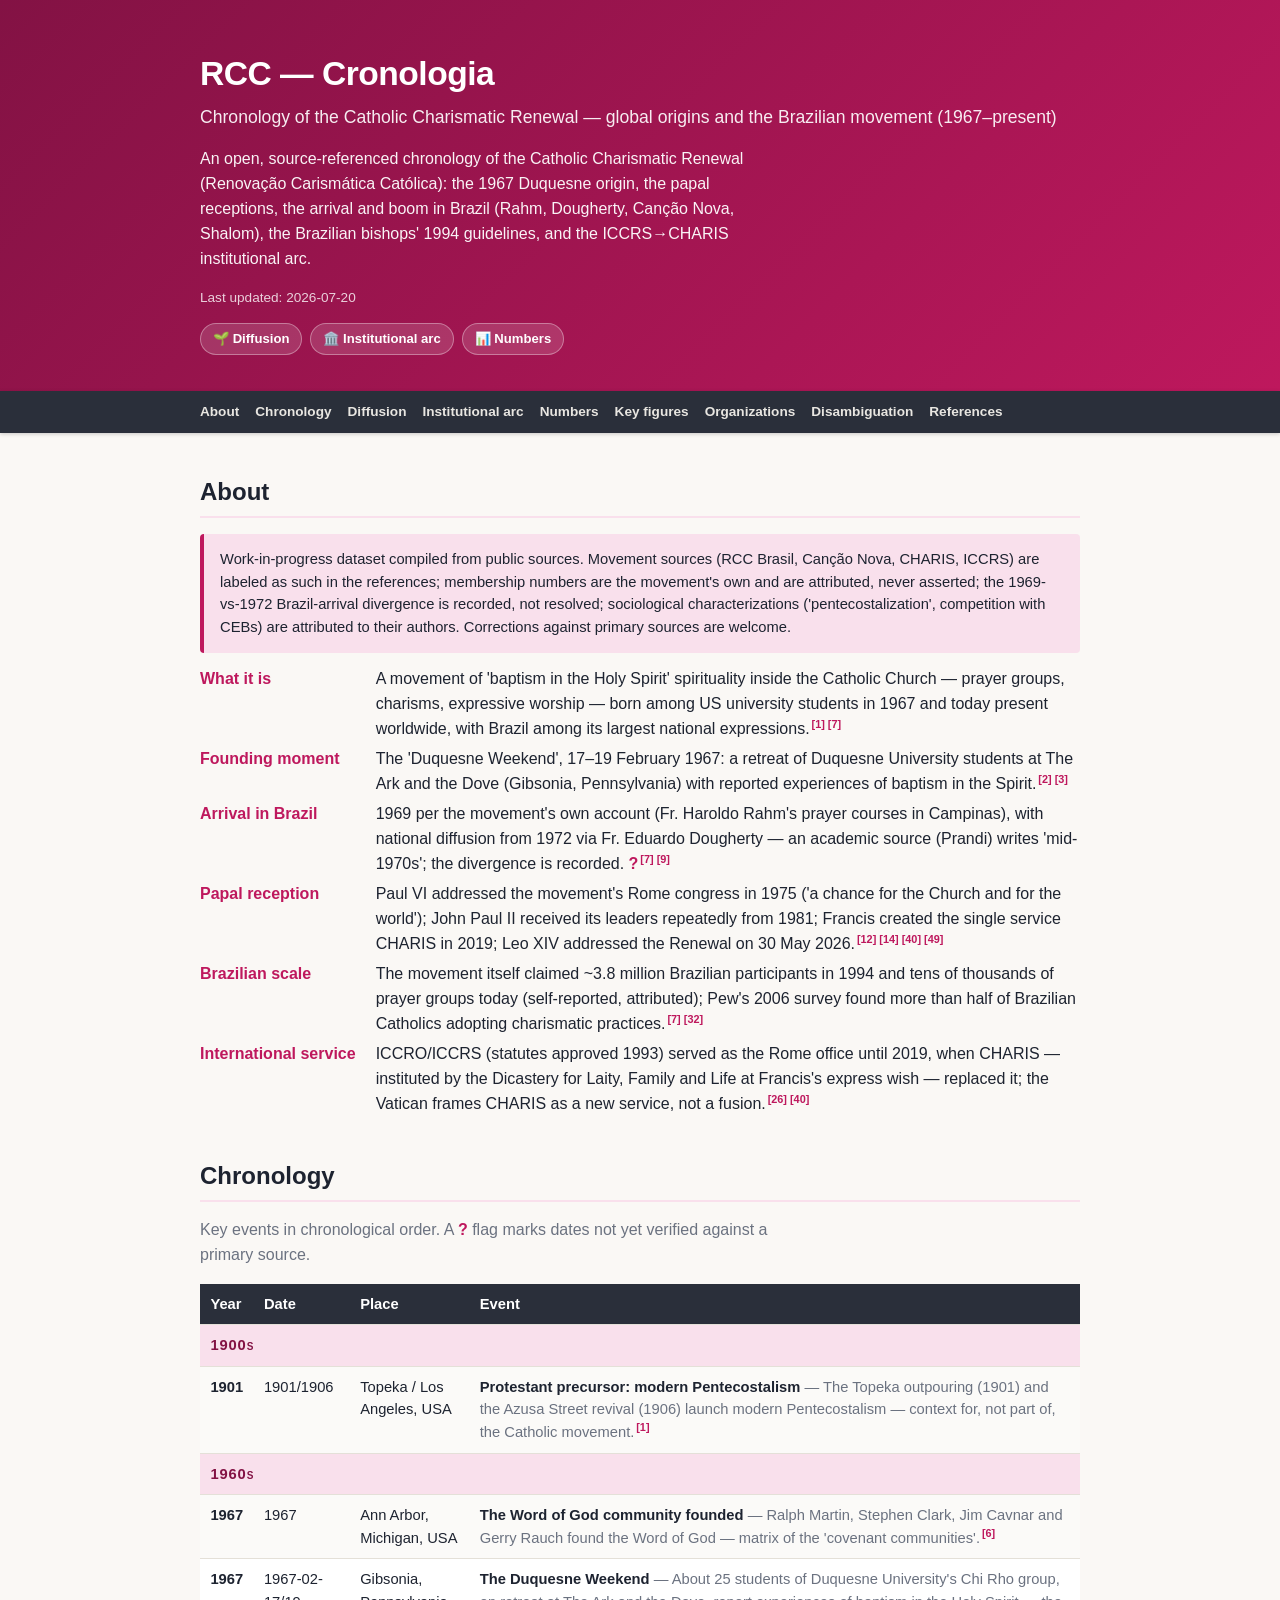
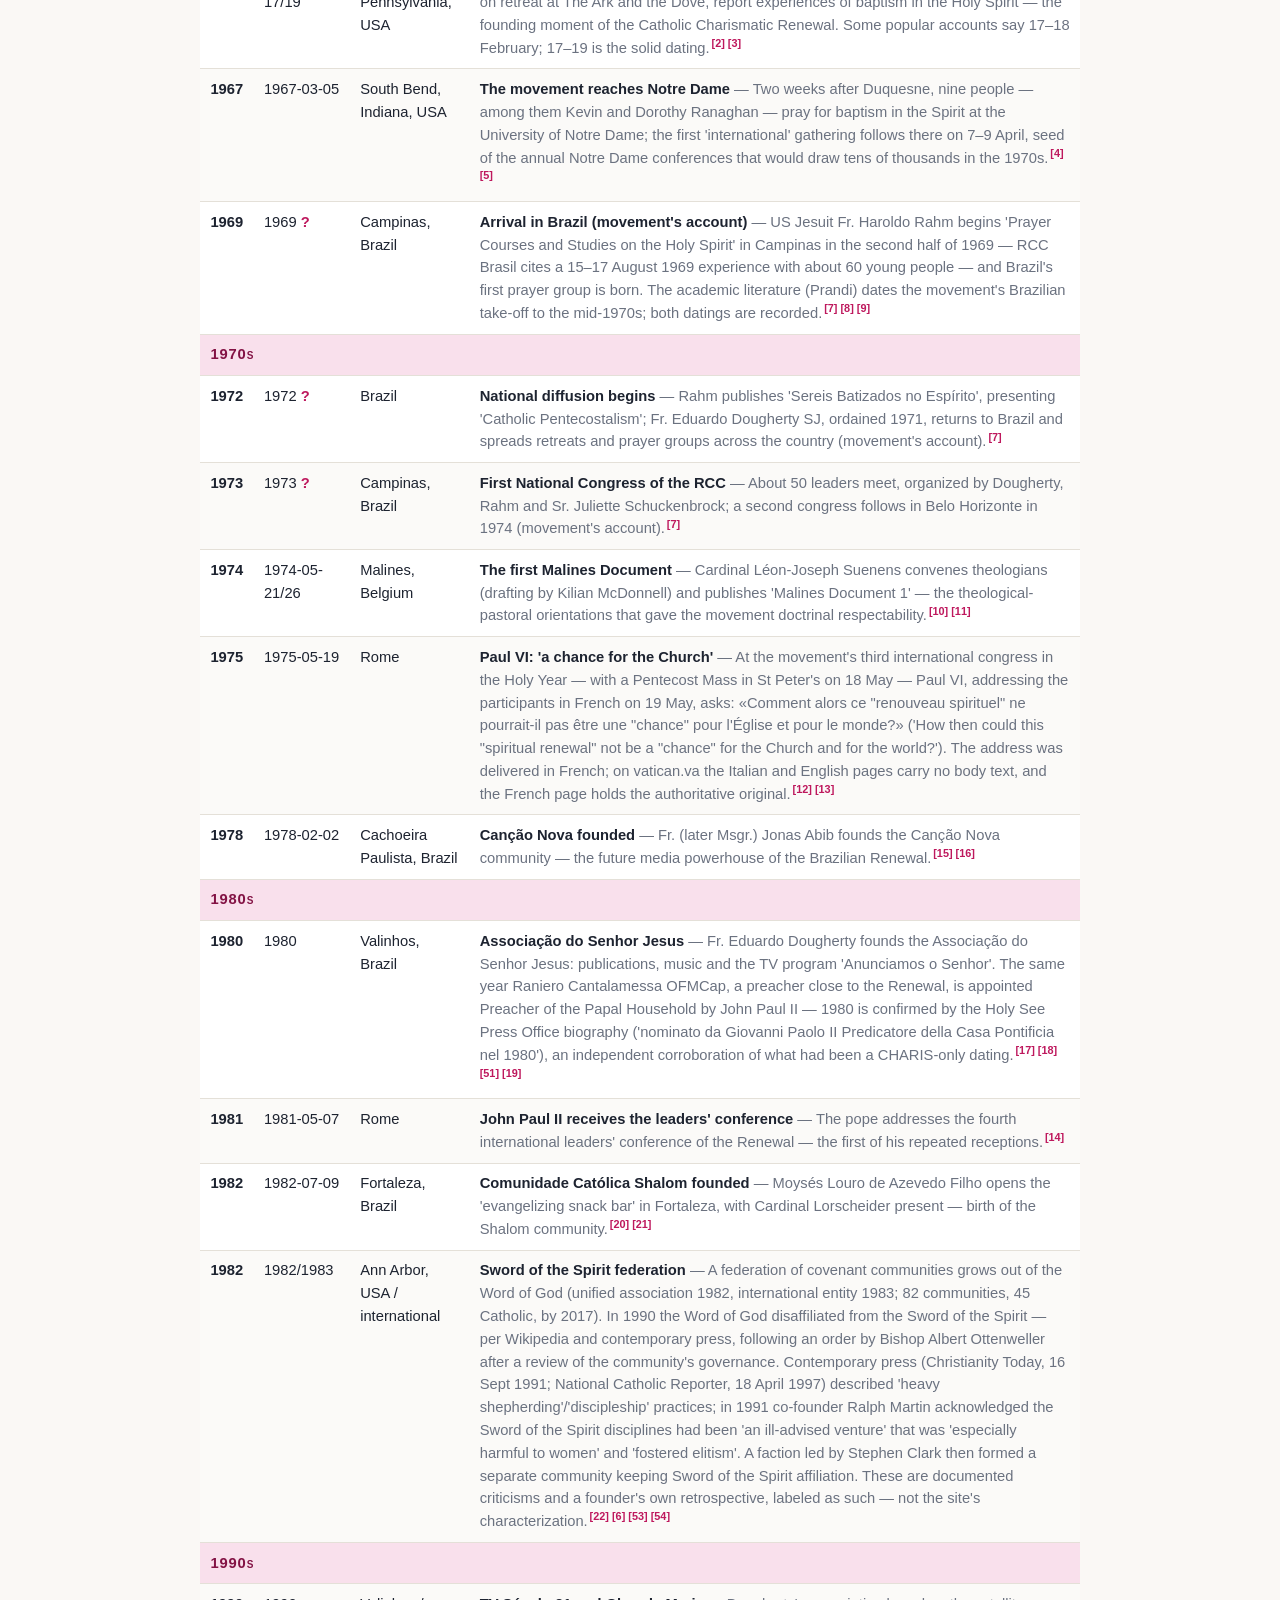
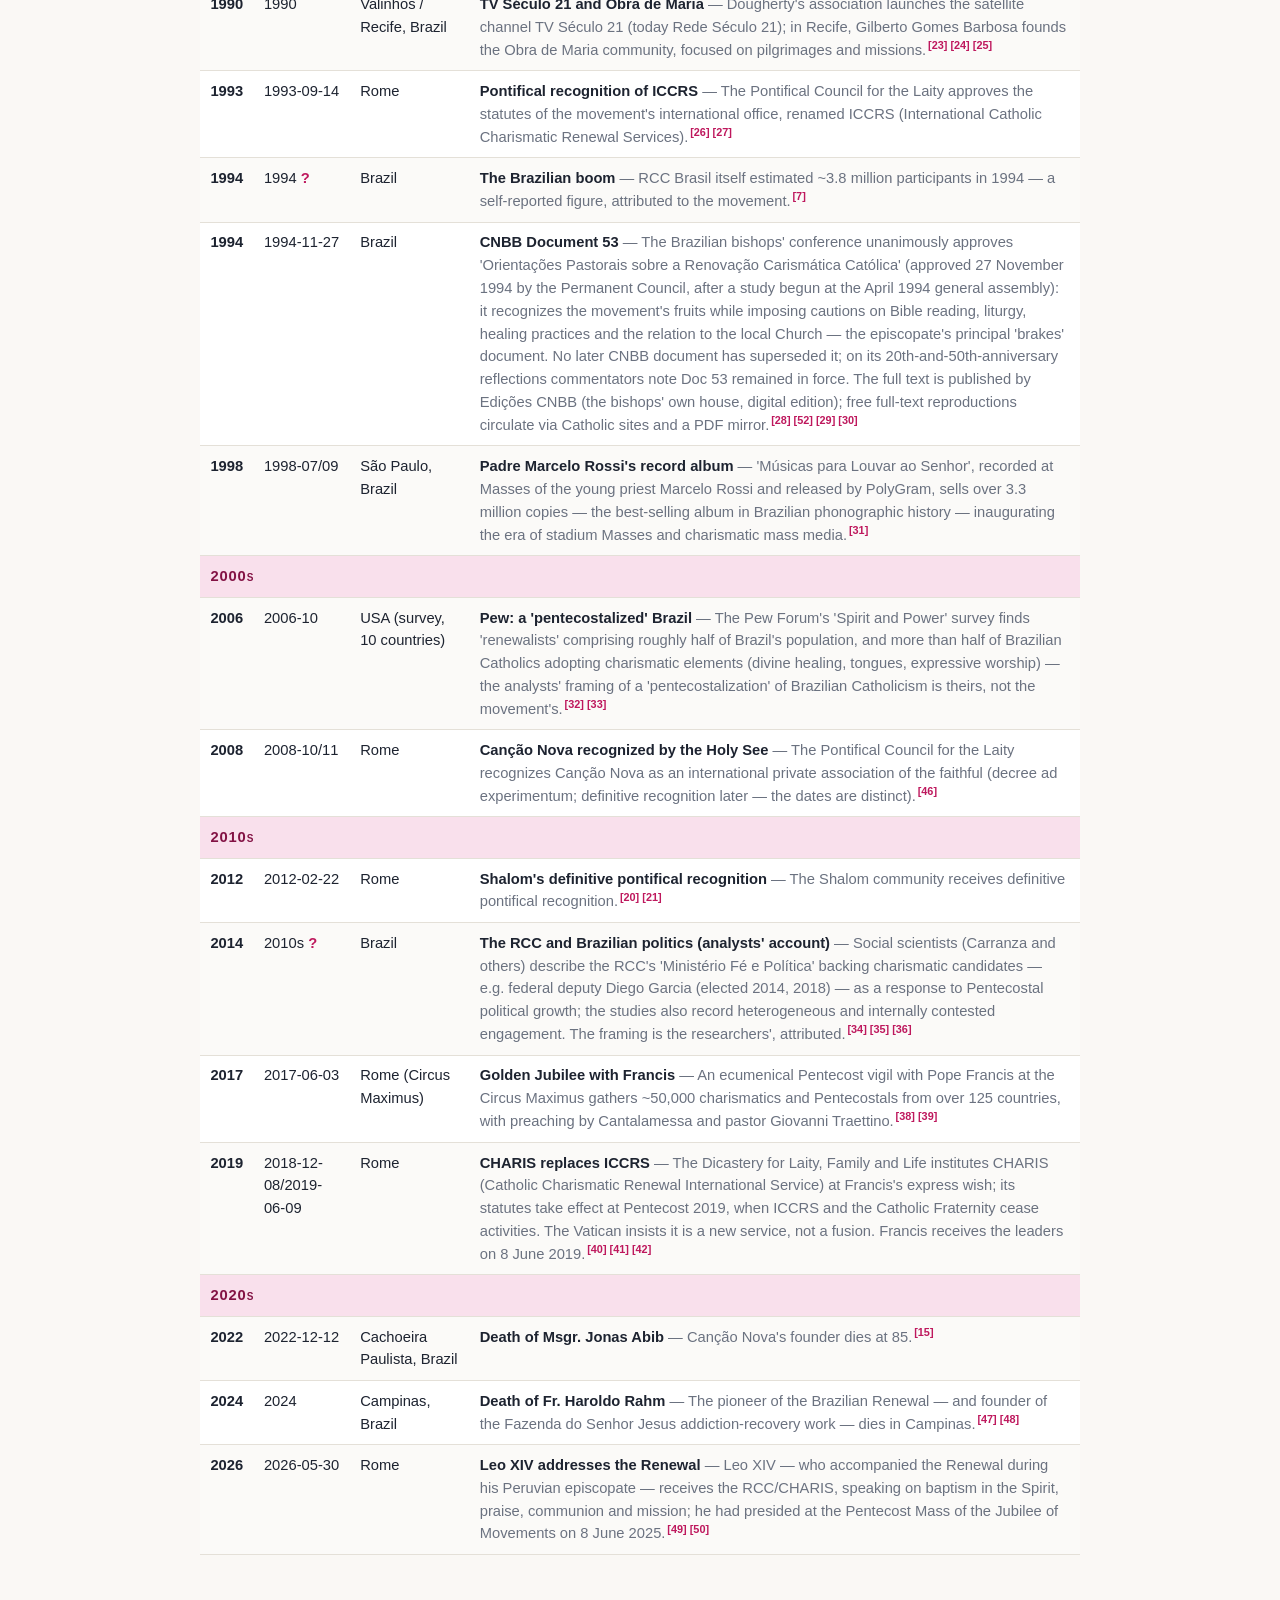
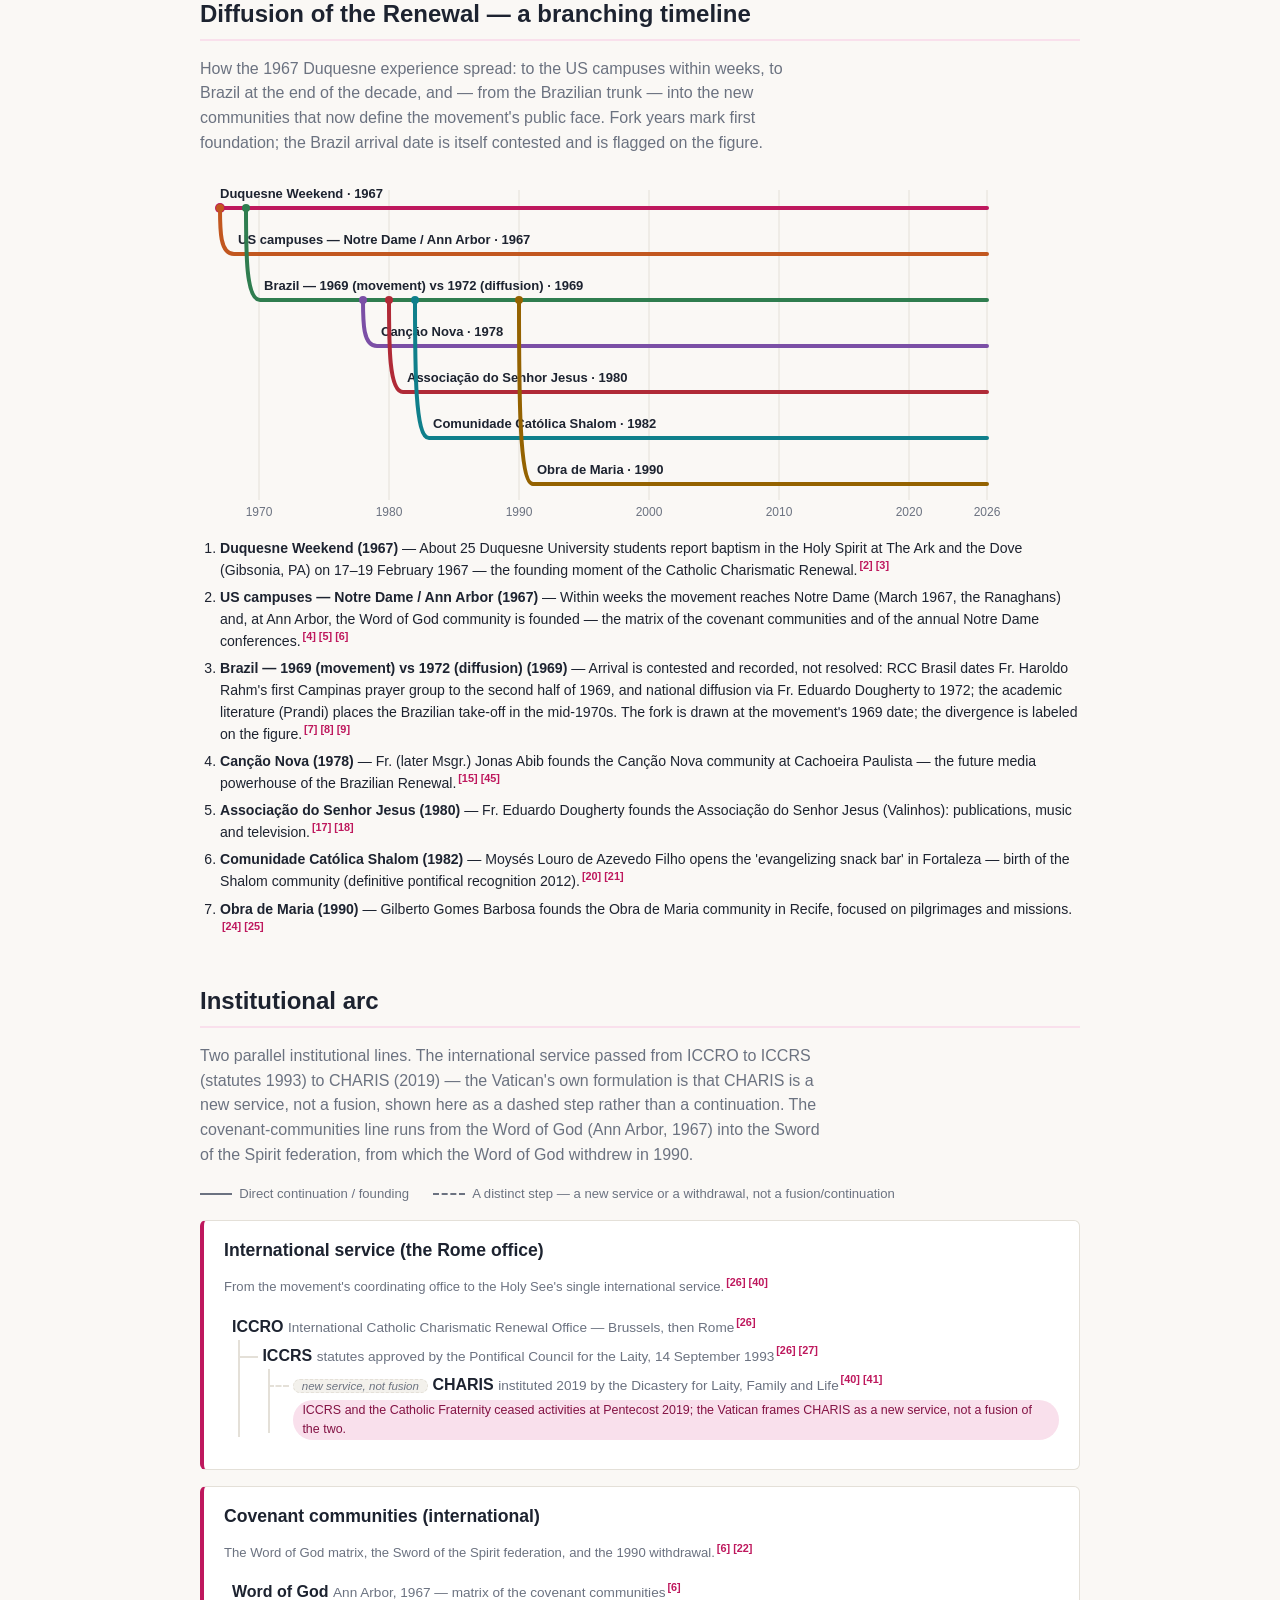
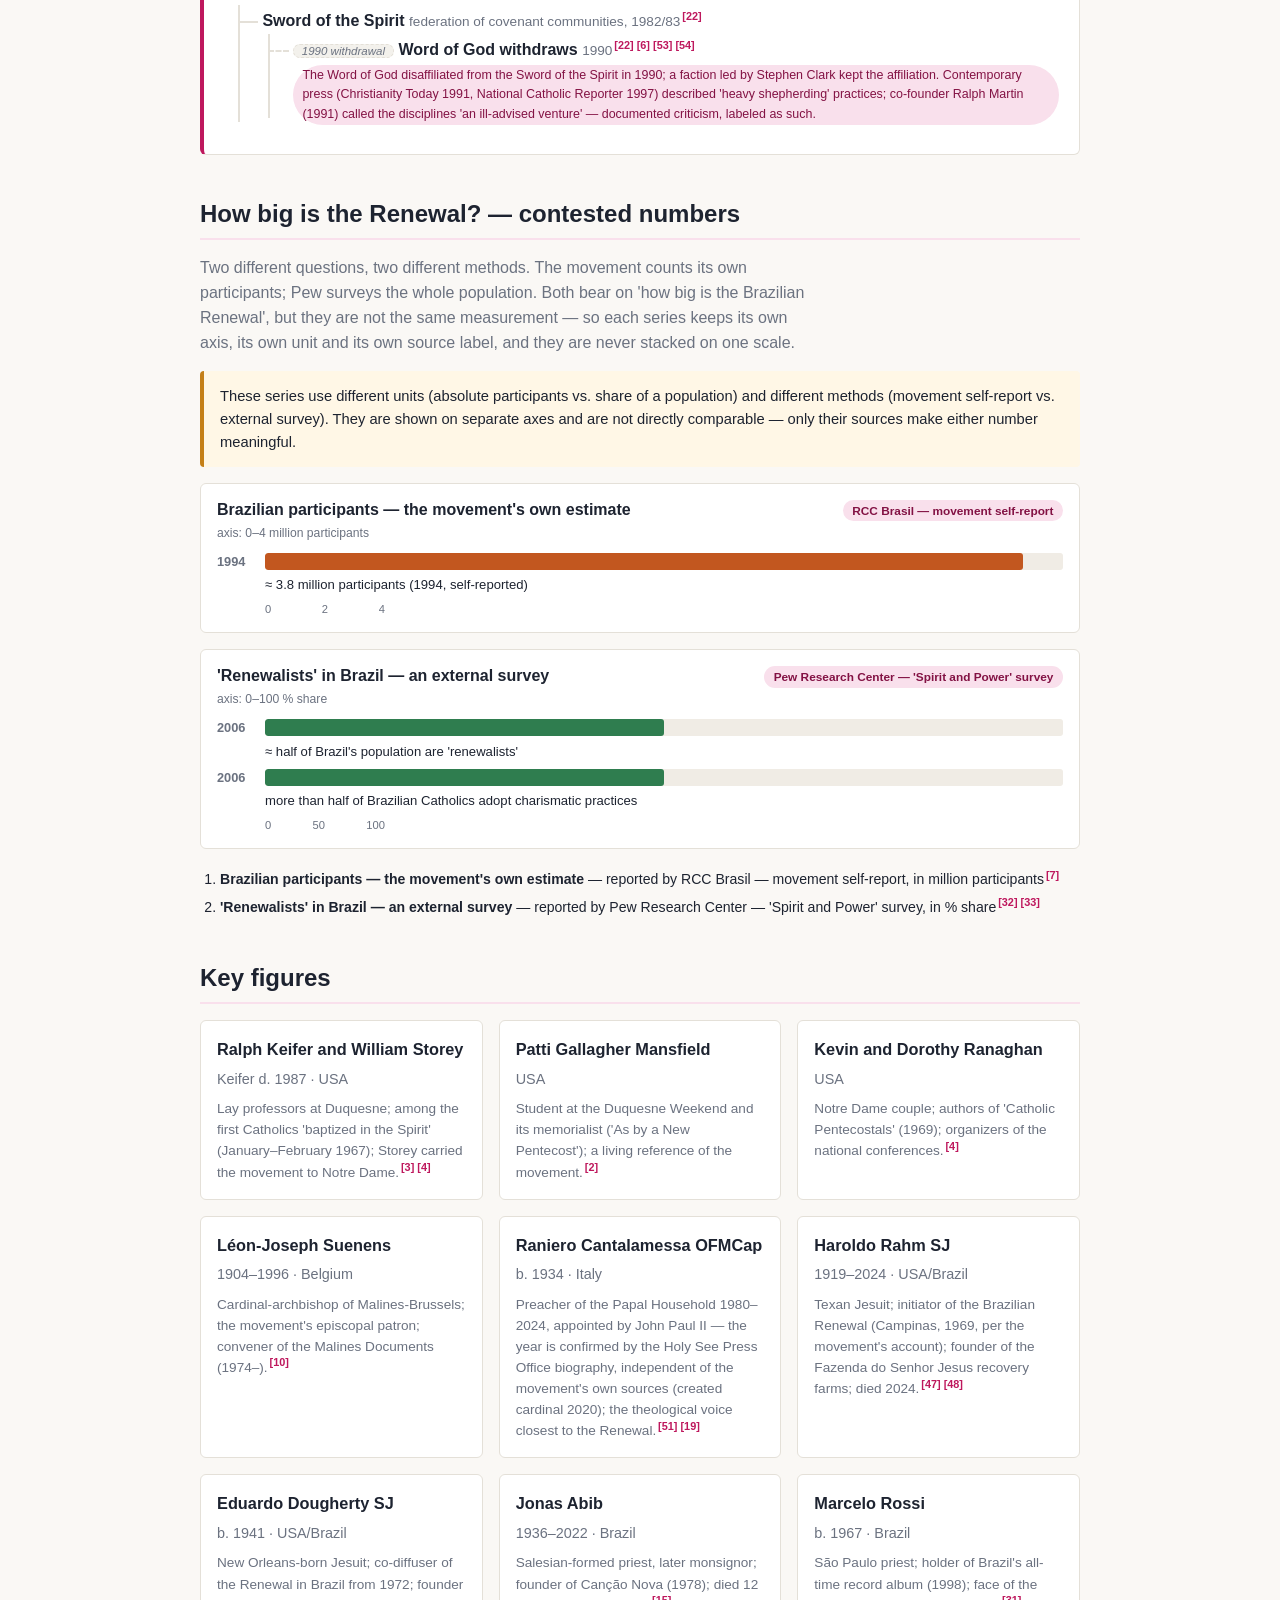
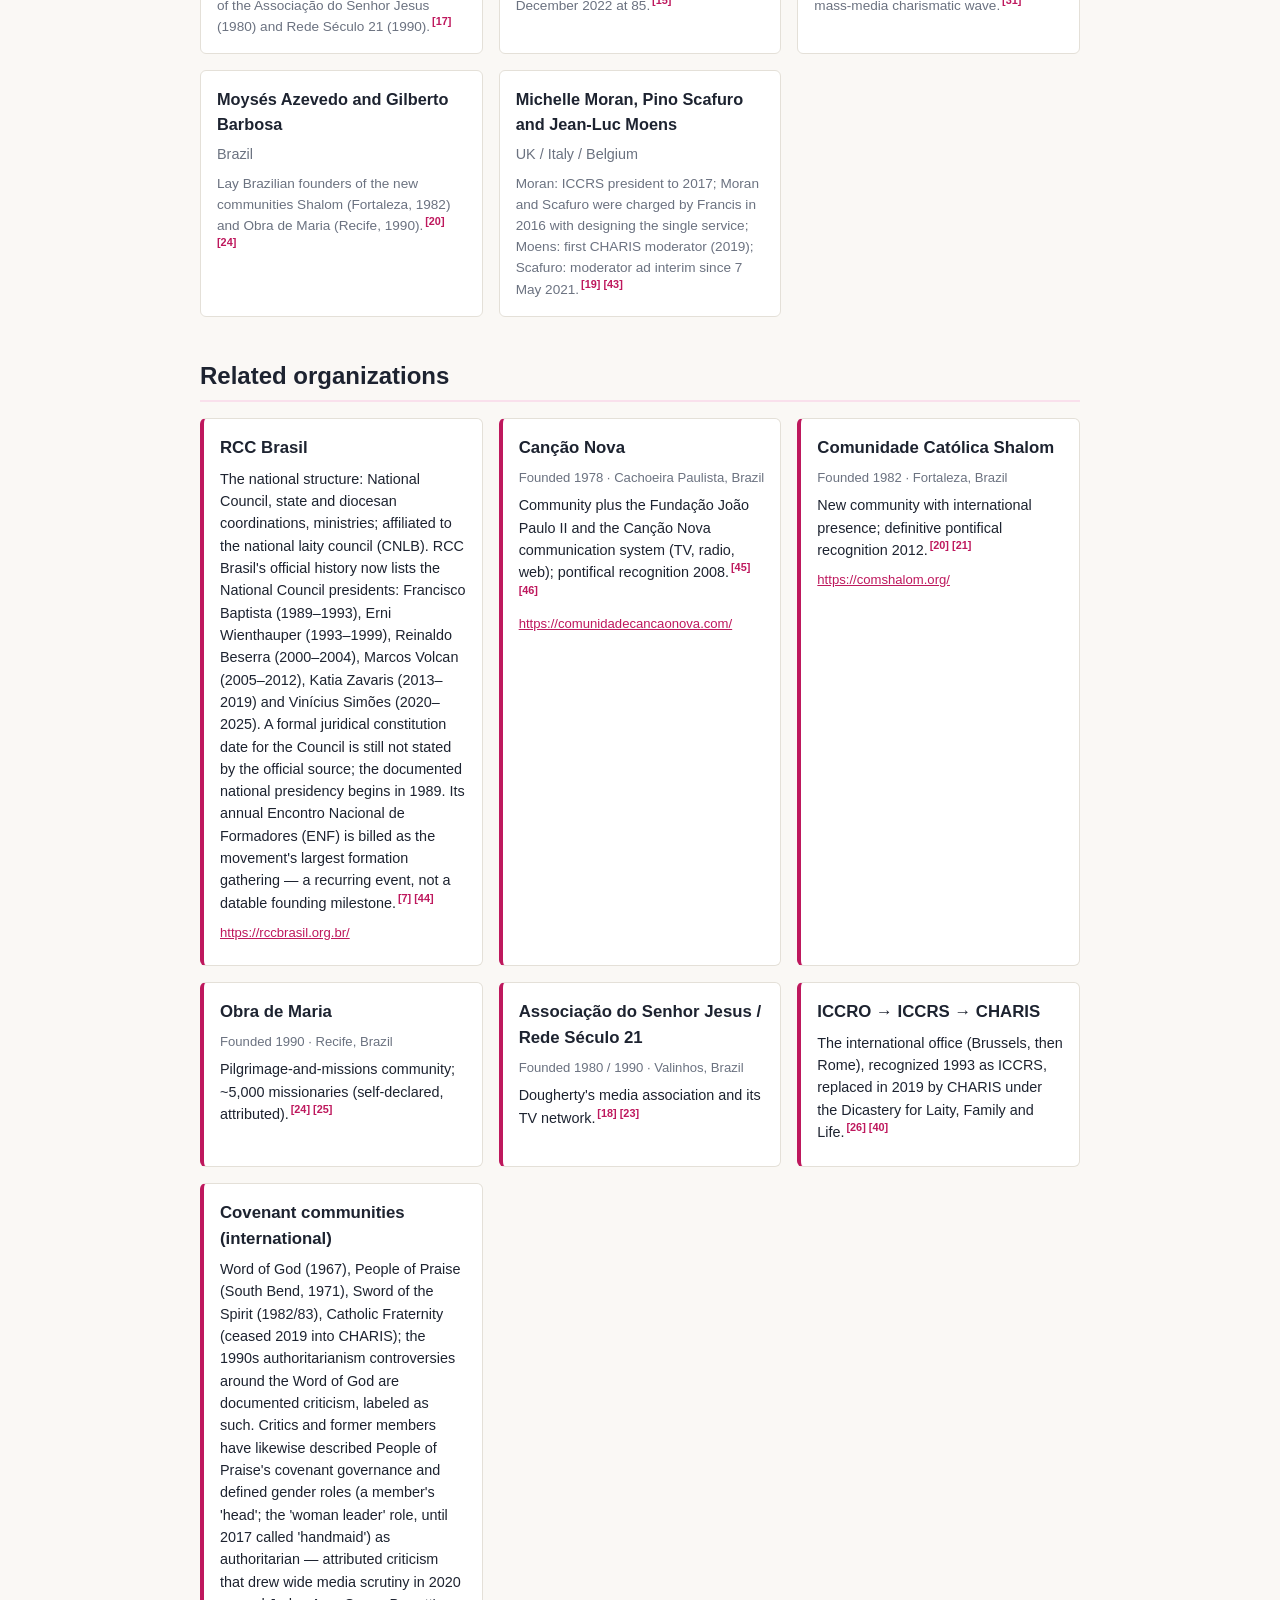
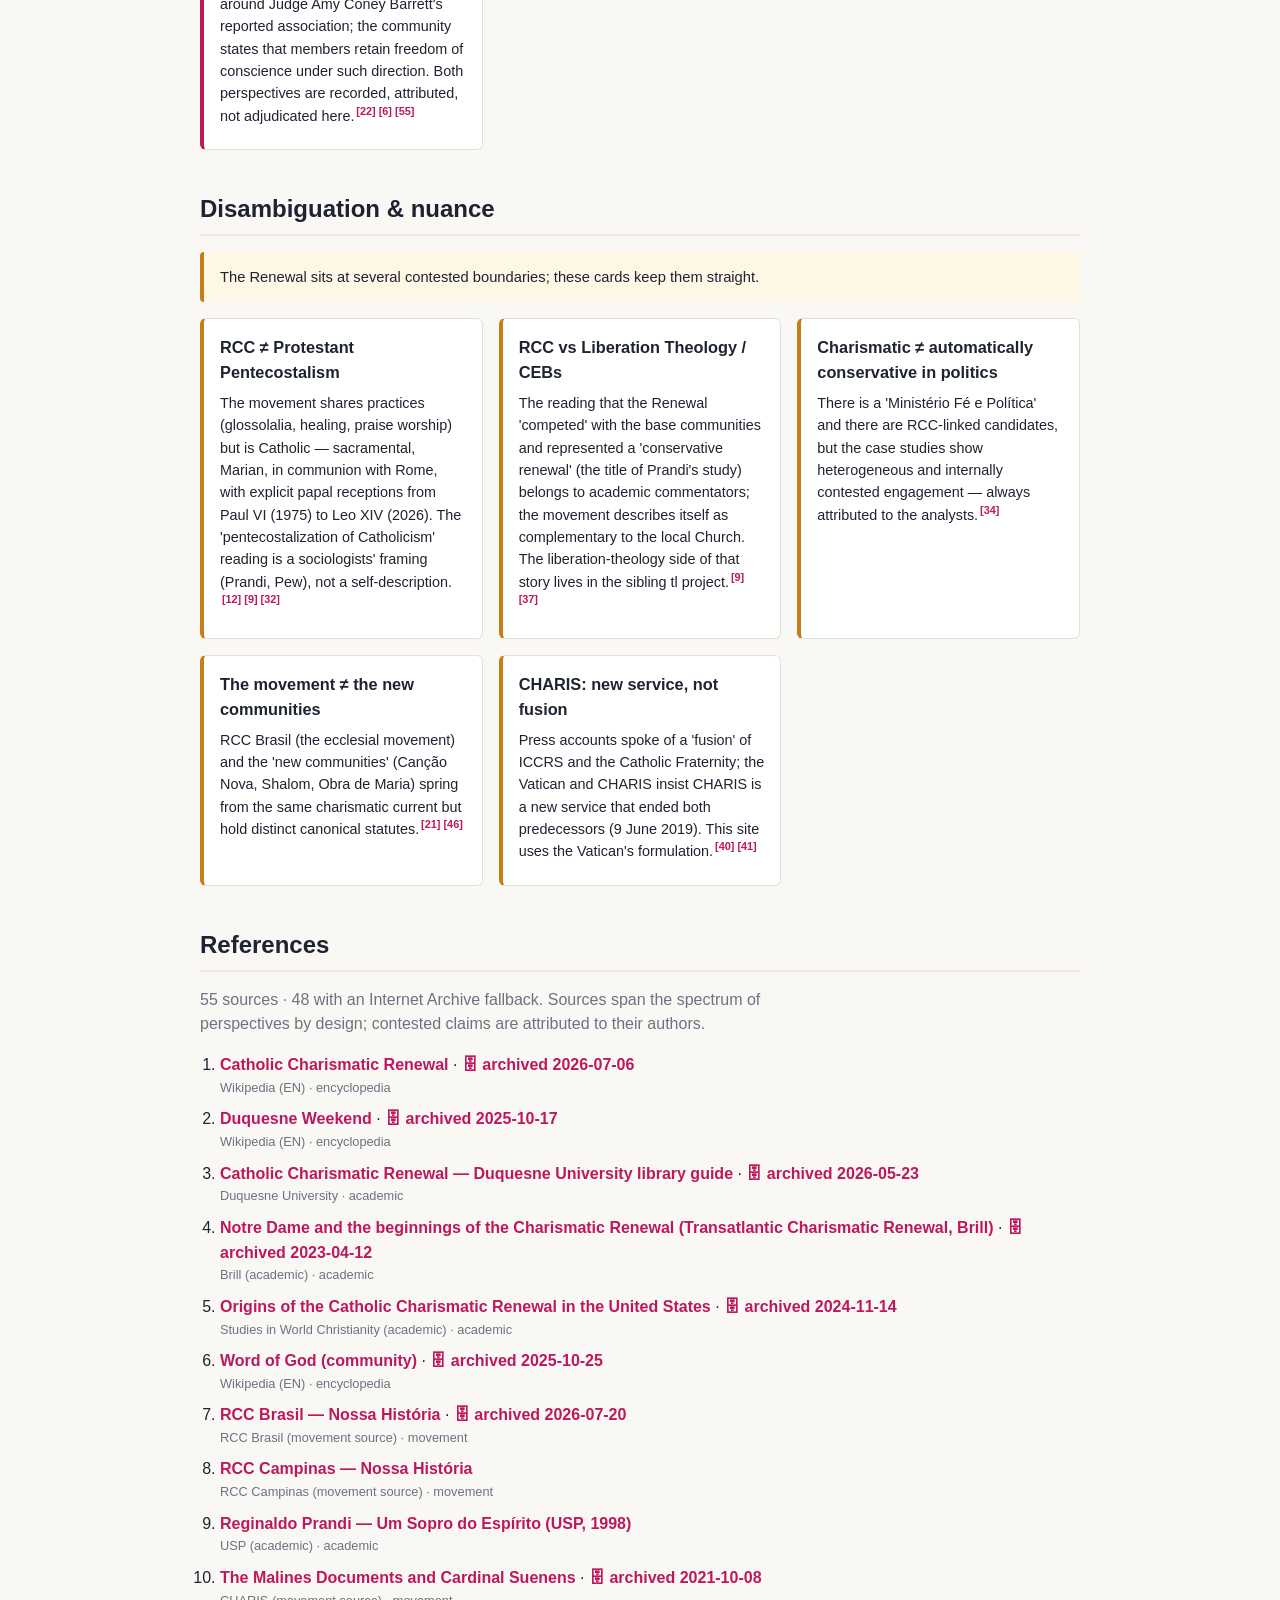
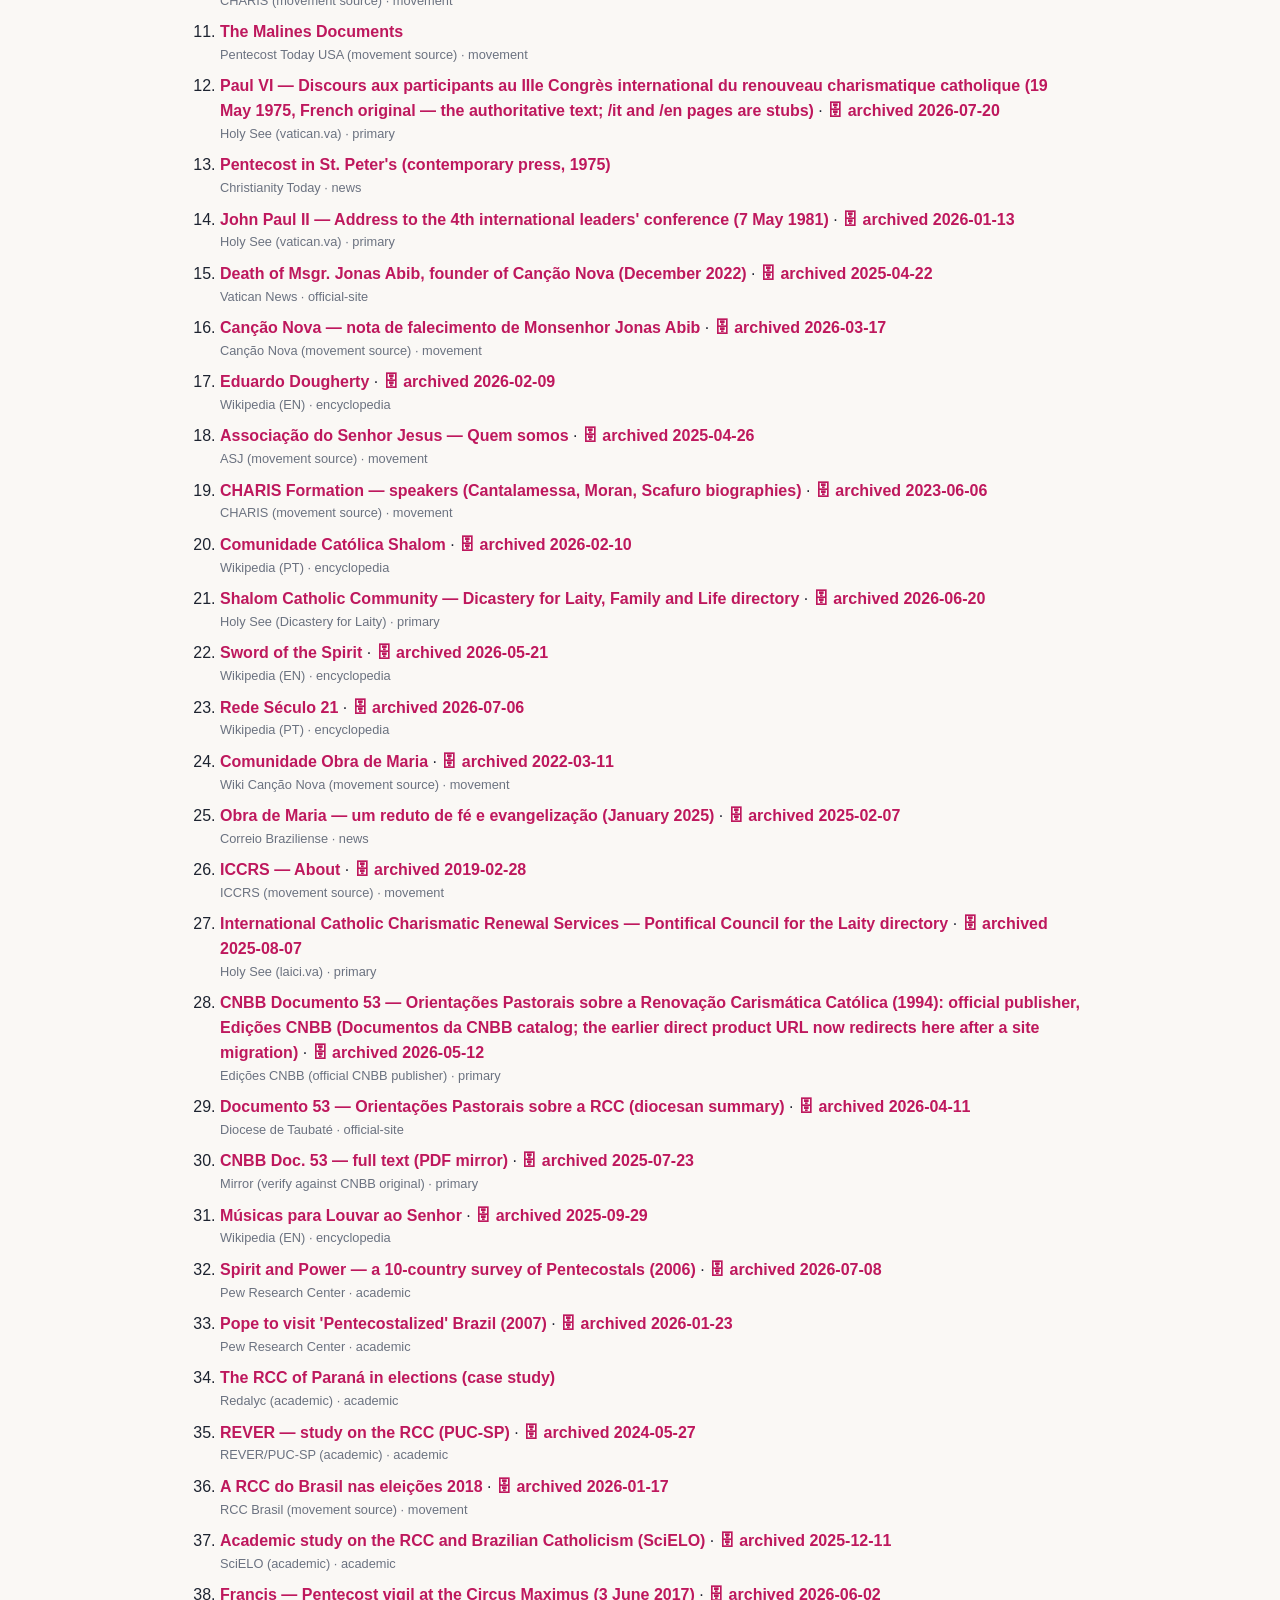
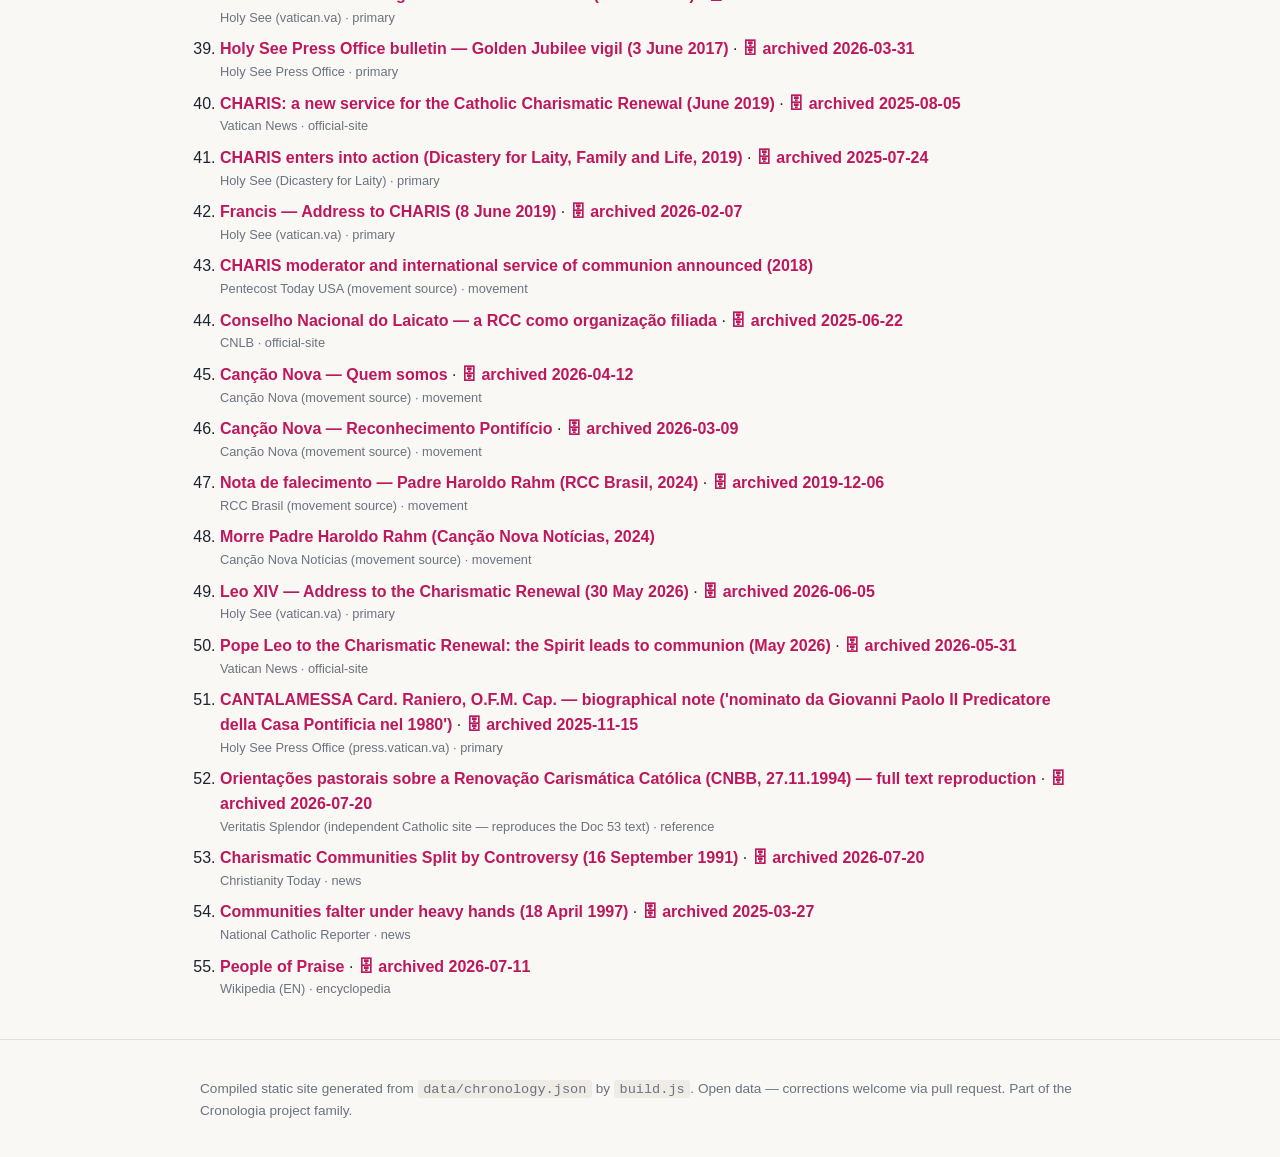
==== commit d411c527: "Add Wayback preservation + link-health pipeline Port scripts/archive-refs.js and scripts/check-links" ====
--- a/docs/index.html
+++ b/docs/index.html
@@ -529,35 +529,35 @@
 
     <section id="references">
       <h2>References</h2>
-      <p class="section-intro">55 sources. Sources span the
+      <p class="section-intro">55 sources · 48 with an Internet Archive fallback. Sources span the
       spectrum of perspectives by design; contested claims are attributed to their authors.</p>
       <ol class="references">
         <li id="ref-1">
-          <a href="https://en.wikipedia.org/wiki/Catholic_Charismatic_Renewal" rel="noopener noreferrer" target="_blank">Catholic Charismatic Renewal</a>
+          <a href="https://en.wikipedia.org/wiki/Catholic_Charismatic_Renewal" rel="noopener noreferrer" target="_blank">Catholic Charismatic Renewal</a> · <a class="archive-link" href="https://web.archive.org/web/20260706181833/https://en.wikipedia.org/wiki/Catholic_Charismatic_Renewal" rel="noopener noreferrer" target="_blank">🗄 archived 2026-07-06</a>
           <span class="ref-meta">Wikipedia (EN) · encyclopedia</span>
         </li>
         <li id="ref-2">
-          <a href="https://en.wikipedia.org/wiki/Duquesne_Weekend" rel="noopener noreferrer" target="_blank">Duquesne Weekend</a>
+          <a href="https://en.wikipedia.org/wiki/Duquesne_Weekend" rel="noopener noreferrer" target="_blank">Duquesne Weekend</a> · <a class="archive-link" href="https://web.archive.org/web/20251017065154/https://en.wikipedia.org/wiki/Duquesne_Weekend" rel="noopener noreferrer" target="_blank">🗄 archived 2025-10-17</a>
           <span class="ref-meta">Wikipedia (EN) · encyclopedia</span>
         </li>
         <li id="ref-3">
-          <a href="https://guides.library.duq.edu/CCR" rel="noopener noreferrer" target="_blank">Catholic Charismatic Renewal — Duquesne University library guide</a>
+          <a href="https://guides.library.duq.edu/CCR" rel="noopener noreferrer" target="_blank">Catholic Charismatic Renewal — Duquesne University library guide</a> · <a class="archive-link" href="https://web.archive.org/web/20260523173647/https://guides.library.duq.edu/CCR" rel="noopener noreferrer" target="_blank">🗄 archived 2026-05-23</a>
           <span class="ref-meta">Duquesne University · academic</span>
         </li>
         <li id="ref-4">
-          <a href="https://brill.com/display/book/9789004461680/BP000008.xml" rel="noopener noreferrer" target="_blank">Notre Dame and the beginnings of the Charismatic Renewal (Transatlantic Charismatic Renewal, Brill)</a>
+          <a href="https://brill.com/display/book/9789004461680/BP000008.xml" rel="noopener noreferrer" target="_blank">Notre Dame and the beginnings of the Charismatic Renewal (Transatlantic Charismatic Renewal, Brill)</a> · <a class="archive-link" href="https://web.archive.org/web/20230412060907/https://brill.com/display/book/9789004461680/BP000008.xml" rel="noopener noreferrer" target="_blank">🗄 archived 2023-04-12</a>
           <span class="ref-meta">Brill (academic) · academic</span>
         </li>
         <li id="ref-5">
-          <a href="https://www.euppublishing.com/doi/10.3366/swc.2019.0267" rel="noopener noreferrer" target="_blank">Origins of the Catholic Charismatic Renewal in the United States</a>
+          <a href="https://www.euppublishing.com/doi/10.3366/swc.2019.0267" rel="noopener noreferrer" target="_blank">Origins of the Catholic Charismatic Renewal in the United States</a> · <a class="archive-link" href="https://web.archive.org/web/20241114003655/https://www.euppublishing.com/doi/10.3366/swc.2019.0267" rel="noopener noreferrer" target="_blank">🗄 archived 2024-11-14</a>
           <span class="ref-meta">Studies in World Christianity (academic) · academic</span>
         </li>
         <li id="ref-6">
-          <a href="https://en.wikipedia.org/wiki/Word_of_God_(community)" rel="noopener noreferrer" target="_blank">Word of God (community)</a>
+          <a href="https://en.wikipedia.org/wiki/Word_of_God_(community)" rel="noopener noreferrer" target="_blank">Word of God (community)</a> · <a class="archive-link" href="https://web.archive.org/web/20251025114756/https://en.wikipedia.org/wiki/Word_of_God_(community)" rel="noopener noreferrer" target="_blank">🗄 archived 2025-10-25</a>
           <span class="ref-meta">Wikipedia (EN) · encyclopedia</span>
         </li>
         <li id="ref-7">
-          <a href="https://rccbrasil.org.br/nossa-historia/" rel="noopener noreferrer" target="_blank">RCC Brasil — Nossa História</a>
+          <a href="https://rccbrasil.org.br/nossa-historia/" rel="noopener noreferrer" target="_blank">RCC Brasil — Nossa História</a> · <a class="archive-link" href="https://web.archive.org/web/20260720015041/https://rccbrasil.org.br/nossa-historia/" rel="noopener noreferrer" target="_blank">🗄 archived 2026-07-20</a>
           <span class="ref-meta">RCC Brasil (movement source) · movement</span>
         </li>
         <li id="ref-8">
@@ -569,7 +569,7 @@
           <span class="ref-meta">USP (academic) · academic</span>
         </li>
         <li id="ref-10">
-          <a href="https://www.charis.international/en/the-malines-documents-and-cardinal-suenens/" rel="noopener noreferrer" target="_blank">The Malines Documents and Cardinal Suenens</a>
+          <a href="https://www.charis.international/en/the-malines-documents-and-cardinal-suenens/" rel="noopener noreferrer" target="_blank">The Malines Documents and Cardinal Suenens</a> · <a class="archive-link" href="https://web.archive.org/web/20211008134506/https://www.charis.international/en/the-malines-documents-and-cardinal-suenens/" rel="noopener noreferrer" target="_blank">🗄 archived 2021-10-08</a>
           <span class="ref-meta">CHARIS (movement source) · movement</span>
         </li>
         <li id="ref-11">
@@ -577,7 +577,7 @@
           <span class="ref-meta">Pentecost Today USA (movement source) · movement</span>
         </li>
         <li id="ref-12">
-          <a href="https://www.vatican.va/content/paul-vi/fr/speeches/1975/documents/hf_p-vi_spe_19750519_rinnovamento-carismatico.html" rel="noopener noreferrer" target="_blank">Paul VI — Discours aux participants au IIIe Congrès international du renouveau charismatique catholique (19 May 1975, French original — the authoritative text; /it and /en pages are stubs)</a>
+          <a href="https://www.vatican.va/content/paul-vi/fr/speeches/1975/documents/hf_p-vi_spe_19750519_rinnovamento-carismatico.html" rel="noopener noreferrer" target="_blank">Paul VI — Discours aux participants au IIIe Congrès international du renouveau charismatique catholique (19 May 1975, French original — the authoritative text; /it and /en pages are stubs)</a> · <a class="archive-link" href="https://web.archive.org/web/20260720015153/https://www.vatican.va/content/paul-vi/fr/speeches/1975/documents/hf_p-vi_spe_19750519_rinnovamento-carismatico.html" rel="noopener noreferrer" target="_blank">🗄 archived 2026-07-20</a>
           <span class="ref-meta">Holy See (vatican.va) · primary</span>
         </li>
         <li id="ref-13">
@@ -585,83 +585,83 @@
           <span class="ref-meta">Christianity Today · news</span>
         </li>
         <li id="ref-14">
-          <a href="https://www.vatican.va/content/john-paul-ii/en/speeches/1981/may/documents/hf_jp-ii_spe_19810507_rinnovamento-carismatico.html" rel="noopener noreferrer" target="_blank">John Paul II — Address to the 4th international leaders&#39; conference (7 May 1981)</a>
+          <a href="https://www.vatican.va/content/john-paul-ii/en/speeches/1981/may/documents/hf_jp-ii_spe_19810507_rinnovamento-carismatico.html" rel="noopener noreferrer" target="_blank">John Paul II — Address to the 4th international leaders&#39; conference (7 May 1981)</a> · <a class="archive-link" href="https://web.archive.org/web/20260113032459/https://www.vatican.va/content/john-paul-ii/en/speeches/1981/may/documents/hf_jp-ii_spe_19810507_rinnovamento-carismatico.html" rel="noopener noreferrer" target="_blank">🗄 archived 2026-01-13</a>
           <span class="ref-meta">Holy See (vatican.va) · primary</span>
         </li>
         <li id="ref-15">
-          <a href="https://www.vaticannews.va/pt/igreja/news/2022-12/faleceu-anos-monsenhor-jonas-abib-fundador-cancao-nova.html" rel="noopener noreferrer" target="_blank">Death of Msgr. Jonas Abib, founder of Canção Nova (December 2022)</a>
+          <a href="https://www.vaticannews.va/pt/igreja/news/2022-12/faleceu-anos-monsenhor-jonas-abib-fundador-cancao-nova.html" rel="noopener noreferrer" target="_blank">Death of Msgr. Jonas Abib, founder of Canção Nova (December 2022)</a> · <a class="archive-link" href="https://web.archive.org/web/20250422072735/https://www.vaticannews.va/pt/igreja/news/2022-12/faleceu-anos-monsenhor-jonas-abib-fundador-cancao-nova.html" rel="noopener noreferrer" target="_blank">🗄 archived 2025-04-22</a>
           <span class="ref-meta">Vatican News · official-site</span>
         </li>
         <li id="ref-16">
-          <a href="https://assessoria.cancaonova.com/notas/comunidade-cancao-nova-comunica-o-falecimento-de-monsenhor-jonas-abib-2/" rel="noopener noreferrer" target="_blank">Canção Nova — nota de falecimento de Monsenhor Jonas Abib</a>
+          <a href="https://assessoria.cancaonova.com/notas/comunidade-cancao-nova-comunica-o-falecimento-de-monsenhor-jonas-abib-2/" rel="noopener noreferrer" target="_blank">Canção Nova — nota de falecimento de Monsenhor Jonas Abib</a> · <a class="archive-link" href="https://web.archive.org/web/20260317151446/https://assessoria.cancaonova.com/notas/comunidade-cancao-nova-comunica-o-falecimento-de-monsenhor-jonas-abib-2/" rel="noopener noreferrer" target="_blank">🗄 archived 2026-03-17</a>
           <span class="ref-meta">Canção Nova (movement source) · movement</span>
         </li>
         <li id="ref-17">
-          <a href="https://en.wikipedia.org/wiki/Eduardo_Dougherty" rel="noopener noreferrer" target="_blank">Eduardo Dougherty</a>
+          <a href="https://en.wikipedia.org/wiki/Eduardo_Dougherty" rel="noopener noreferrer" target="_blank">Eduardo Dougherty</a> · <a class="archive-link" href="https://web.archive.org/web/20260209015905/https://en.wikipedia.org/wiki/Eduardo_Dougherty" rel="noopener noreferrer" target="_blank">🗄 archived 2026-02-09</a>
           <span class="ref-meta">Wikipedia (EN) · encyclopedia</span>
         </li>
         <li id="ref-18">
-          <a href="https://portalasj.com.br/quem-somos/" rel="noopener noreferrer" target="_blank">Associação do Senhor Jesus — Quem somos</a>
+          <a href="https://portalasj.com.br/quem-somos/" rel="noopener noreferrer" target="_blank">Associação do Senhor Jesus — Quem somos</a> · <a class="archive-link" href="https://web.archive.org/web/20250426171847/https://portalasj.com.br/quem-somos/" rel="noopener noreferrer" target="_blank">🗄 archived 2025-04-26</a>
           <span class="ref-meta">ASJ (movement source) · movement</span>
         </li>
         <li id="ref-19">
-          <a href="https://formation.charis.international/pages/speakers" rel="noopener noreferrer" target="_blank">CHARIS Formation — speakers (Cantalamessa, Moran, Scafuro biographies)</a>
+          <a href="https://formation.charis.international/pages/speakers" rel="noopener noreferrer" target="_blank">CHARIS Formation — speakers (Cantalamessa, Moran, Scafuro biographies)</a> · <a class="archive-link" href="https://web.archive.org/web/20230606033258/https://formation.charis.international/pages/speakers" rel="noopener noreferrer" target="_blank">🗄 archived 2023-06-06</a>
           <span class="ref-meta">CHARIS (movement source) · movement</span>
         </li>
         <li id="ref-20">
-          <a href="https://pt.wikipedia.org/wiki/Comunidade_Cat%C3%B3lica_Shalom" rel="noopener noreferrer" target="_blank">Comunidade Católica Shalom</a>
+          <a href="https://pt.wikipedia.org/wiki/Comunidade_Cat%C3%B3lica_Shalom" rel="noopener noreferrer" target="_blank">Comunidade Católica Shalom</a> · <a class="archive-link" href="https://web.archive.org/web/20260210213908/https://pt.wikipedia.org/wiki/Comunidade_Cat%C3%B3lica_Shalom" rel="noopener noreferrer" target="_blank">🗄 archived 2026-02-10</a>
           <span class="ref-meta">Wikipedia (PT) · encyclopedia</span>
         </li>
         <li id="ref-21">
-          <a href="https://www.laityfamilylife.va/content/laityfamilylife/en/associazioni-e-movimenti/repertorio/comunita-cattolica-shalom-.html" rel="noopener noreferrer" target="_blank">Shalom Catholic Community — Dicastery for Laity, Family and Life directory</a>
+          <a href="https://www.laityfamilylife.va/content/laityfamilylife/en/associazioni-e-movimenti/repertorio/comunita-cattolica-shalom-.html" rel="noopener noreferrer" target="_blank">Shalom Catholic Community — Dicastery for Laity, Family and Life directory</a> · <a class="archive-link" href="https://web.archive.org/web/20260620105259/https://www.laityfamilylife.va/content/laityfamilylife/en/associazioni-e-movimenti/repertorio/comunita-cattolica-shalom-.html" rel="noopener noreferrer" target="_blank">🗄 archived 2026-06-20</a>
           <span class="ref-meta">Holy See (Dicastery for Laity) · primary</span>
         </li>
         <li id="ref-22">
-          <a href="https://en.wikipedia.org/wiki/Sword_of_the_Spirit" rel="noopener noreferrer" target="_blank">Sword of the Spirit</a>
+          <a href="https://en.wikipedia.org/wiki/Sword_of_the_Spirit" rel="noopener noreferrer" target="_blank">Sword of the Spirit</a> · <a class="archive-link" href="https://web.archive.org/web/20260521010052/https://en.wikipedia.org/wiki/Sword_of_the_Spirit" rel="noopener noreferrer" target="_blank">🗄 archived 2026-05-21</a>
           <span class="ref-meta">Wikipedia (EN) · encyclopedia</span>
         </li>
         <li id="ref-23">
-          <a href="https://pt.wikipedia.org/wiki/Rede_S%C3%A9culo_21" rel="noopener noreferrer" target="_blank">Rede Século 21</a>
+          <a href="https://pt.wikipedia.org/wiki/Rede_S%C3%A9culo_21" rel="noopener noreferrer" target="_blank">Rede Século 21</a> · <a class="archive-link" href="https://web.archive.org/web/20260706065305/https://pt.wikipedia.org/wiki/Rede_S%C3%A9culo_21" rel="noopener noreferrer" target="_blank">🗄 archived 2026-07-06</a>
           <span class="ref-meta">Wikipedia (PT) · encyclopedia</span>
         </li>
         <li id="ref-24">
-          <a href="http://wiki.cancaonova.com/index.php/Comunidade_Obra_de_Maria" rel="noopener noreferrer" target="_blank">Comunidade Obra de Maria</a>
+          <a href="http://wiki.cancaonova.com/index.php/Comunidade_Obra_de_Maria" rel="noopener noreferrer" target="_blank">Comunidade Obra de Maria</a> · <a class="archive-link" href="https://web.archive.org/web/20220311084852/http://wiki.cancaonova.com/index.php/Comunidade_Obra_de_Maria" rel="noopener noreferrer" target="_blank">🗄 archived 2022-03-11</a>
           <span class="ref-meta">Wiki Canção Nova (movement source) · movement</span>
         </li>
         <li id="ref-25">
-          <a href="https://www.correiobraziliense.com.br/brasil/2025/01/7038766-obra-de-maria-um-reduto-de-fe-e-evangelizacao-em-meio-a-natureza.html" rel="noopener noreferrer" target="_blank">Obra de Maria — um reduto de fé e evangelização (January 2025)</a>
+          <a href="https://www.correiobraziliense.com.br/brasil/2025/01/7038766-obra-de-maria-um-reduto-de-fe-e-evangelizacao-em-meio-a-natureza.html" rel="noopener noreferrer" target="_blank">Obra de Maria — um reduto de fé e evangelização (January 2025)</a> · <a class="archive-link" href="https://web.archive.org/web/20250207235204/https://www.correiobraziliense.com.br/brasil/2025/01/7038766-obra-de-maria-um-reduto-de-fe-e-evangelizacao-em-meio-a-natureza.html" rel="noopener noreferrer" target="_blank">🗄 archived 2025-02-07</a>
           <span class="ref-meta">Correio Braziliense · news</span>
         </li>
         <li id="ref-26">
-          <a href="http://www.iccrs.org/en/about-iccrs/" rel="noopener noreferrer" target="_blank">ICCRS — About</a>
+          <a href="http://www.iccrs.org/en/about-iccrs/" rel="noopener noreferrer" target="_blank">ICCRS — About</a> · <a class="archive-link" href="https://web.archive.org/web/20190228230920/http://www.iccrs.org:80/en/about-iccrs/" rel="noopener noreferrer" target="_blank">🗄 archived 2019-02-28</a>
           <span class="ref-meta">ICCRS (movement source) · movement</span>
         </li>
         <li id="ref-27">
-          <a href="https://www.laici.va/content/laici/en/sezioni/associazioni/repertorio/serv-rinnovamentocarismatico.html" rel="noopener noreferrer" target="_blank">International Catholic Charismatic Renewal Services — Pontifical Council for the Laity directory</a>
+          <a href="https://www.laici.va/content/laici/en/sezioni/associazioni/repertorio/serv-rinnovamentocarismatico.html" rel="noopener noreferrer" target="_blank">International Catholic Charismatic Renewal Services — Pontifical Council for the Laity directory</a> · <a class="archive-link" href="https://web.archive.org/web/20250807123932/http://www.laici.va/content/laici/en/sezioni/associazioni/repertorio/serv-rinnovamentocarismatico.html" rel="noopener noreferrer" target="_blank">🗄 archived 2025-08-07</a>
           <span class="ref-meta">Holy See (laici.va) · primary</span>
         </li>
         <li id="ref-28">
-          <a href="https://www.edicoescnbb.com.br/cnbb-e-pastoral/documentos-da-cnbb" rel="noopener noreferrer" target="_blank">CNBB Documento 53 — Orientações Pastorais sobre a Renovação Carismática Católica (1994): official publisher, Edições CNBB (Documentos da CNBB catalog; the earlier direct product URL now redirects here after a site migration)</a>
+          <a href="https://www.edicoescnbb.com.br/cnbb-e-pastoral/documentos-da-cnbb" rel="noopener noreferrer" target="_blank">CNBB Documento 53 — Orientações Pastorais sobre a Renovação Carismática Católica (1994): official publisher, Edições CNBB (Documentos da CNBB catalog; the earlier direct product URL now redirects here after a site migration)</a> · <a class="archive-link" href="https://web.archive.org/web/20260512075432/https://www.edicoescnbb.com.br/cnbb-e-pastoral/documentos-da-cnbb" rel="noopener noreferrer" target="_blank">🗄 archived 2026-05-12</a>
           <span class="ref-meta">Edições CNBB (official CNBB publisher) · primary</span>
         </li>
         <li id="ref-29">
-          <a href="https://diocesedetaubate.org.br/documento-53-orientacoes-pastorais-sobre-a-renovacao-carismatica-catolica/" rel="noopener noreferrer" target="_blank">Documento 53 — Orientações Pastorais sobre a RCC (diocesan summary)</a>
+          <a href="https://diocesedetaubate.org.br/documento-53-orientacoes-pastorais-sobre-a-renovacao-carismatica-catolica/" rel="noopener noreferrer" target="_blank">Documento 53 — Orientações Pastorais sobre a RCC (diocesan summary)</a> · <a class="archive-link" href="https://web.archive.org/web/20260411172411/https://diocesedetaubate.org.br/documento-53-orientacoes-pastorais-sobre-a-renovacao-carismatica-catolica/" rel="noopener noreferrer" target="_blank">🗄 archived 2026-04-11</a>
           <span class="ref-meta">Diocese de Taubaté · official-site</span>
         </li>
         <li id="ref-30">
-          <a href="https://efosm.wordpress.com/wp-content/uploads/2013/02/cnbb-doc-53-e28093-orientac3a7c3b5es-pastorais-sobre-a-renovac3a7c3a3o-carismc3a1tica-catc3b3lica.pdf" rel="noopener noreferrer" target="_blank">CNBB Doc. 53 — full text (PDF mirror)</a>
+          <a href="https://efosm.wordpress.com/wp-content/uploads/2013/02/cnbb-doc-53-e28093-orientac3a7c3b5es-pastorais-sobre-a-renovac3a7c3a3o-carismc3a1tica-catc3b3lica.pdf" rel="noopener noreferrer" target="_blank">CNBB Doc. 53 — full text (PDF mirror)</a> · <a class="archive-link" href="https://web.archive.org/web/20250723001859/https://efosm.wordpress.com/wp-content/uploads/2013/02/cnbb-doc-53-e28093-orientac3a7c3b5es-pastorais-sobre-a-renovac3a7c3a3o-carismc3a1tica-catc3b3lica.pdf" rel="noopener noreferrer" target="_blank">🗄 archived 2025-07-23</a>
           <span class="ref-meta">Mirror (verify against CNBB original) · primary</span>
         </li>
         <li id="ref-31">
-          <a href="https://en.wikipedia.org/wiki/M%C3%BAsicas_para_Louvar_ao_Senhor" rel="noopener noreferrer" target="_blank">Músicas para Louvar ao Senhor</a>
+          <a href="https://en.wikipedia.org/wiki/M%C3%BAsicas_para_Louvar_ao_Senhor" rel="noopener noreferrer" target="_blank">Músicas para Louvar ao Senhor</a> · <a class="archive-link" href="https://web.archive.org/web/20250929141530/https://en.wikipedia.org/wiki/M%C3%BAsicas_para_Louvar_ao_Senhor" rel="noopener noreferrer" target="_blank">🗄 archived 2025-09-29</a>
           <span class="ref-meta">Wikipedia (EN) · encyclopedia</span>
         </li>
         <li id="ref-32">
-          <a href="https://www.pewresearch.org/religion/2006/10/05/spirit-and-power/" rel="noopener noreferrer" target="_blank">Spirit and Power — a 10-country survey of Pentecostals (2006)</a>
+          <a href="https://www.pewresearch.org/religion/2006/10/05/spirit-and-power/" rel="noopener noreferrer" target="_blank">Spirit and Power — a 10-country survey of Pentecostals (2006)</a> · <a class="archive-link" href="https://web.archive.org/web/20260708072023/https://www.pewresearch.org/religion/2006/10/05/spirit-and-power/" rel="noopener noreferrer" target="_blank">🗄 archived 2026-07-08</a>
           <span class="ref-meta">Pew Research Center · academic</span>
         </li>
         <li id="ref-33">
-          <a href="https://www.pewresearch.org/religion/2007/04/19/pope-to-visit-pentecostalized-brazil/" rel="noopener noreferrer" target="_blank">Pope to visit &#39;Pentecostalized&#39; Brazil (2007)</a>
+          <a href="https://www.pewresearch.org/religion/2007/04/19/pope-to-visit-pentecostalized-brazil/" rel="noopener noreferrer" target="_blank">Pope to visit &#39;Pentecostalized&#39; Brazil (2007)</a> · <a class="archive-link" href="https://web.archive.org/web/20260123015528/https://www.pewresearch.org/religion/2007/04/19/pope-to-visit-pentecostalized-brazil/" rel="noopener noreferrer" target="_blank">🗄 archived 2026-01-23</a>
           <span class="ref-meta">Pew Research Center · academic</span>
         </li>
         <li id="ref-34">
@@ -669,35 +669,35 @@
           <span class="ref-meta">Redalyc (academic) · academic</span>
         </li>
         <li id="ref-35">
-          <a href="https://www.pucsp.br/rever/rv1_2008/t_silveira.htm" rel="noopener noreferrer" target="_blank">REVER — study on the RCC (PUC-SP)</a>
+          <a href="https://www.pucsp.br/rever/rv1_2008/t_silveira.htm" rel="noopener noreferrer" target="_blank">REVER — study on the RCC (PUC-SP)</a> · <a class="archive-link" href="https://web.archive.org/web/20240527033842/https://www.pucsp.br/rever/rv1_2008/t_silveira.htm" rel="noopener noreferrer" target="_blank">🗄 archived 2024-05-27</a>
           <span class="ref-meta">REVER/PUC-SP (academic) · academic</span>
         </li>
         <li id="ref-36">
-          <a href="https://rccbrasil.org.br/blog/a-renovacao-carismatica-catolica-do-brasil-nas-eleicoes-2018/" rel="noopener noreferrer" target="_blank">A RCC do Brasil nas eleições 2018</a>
+          <a href="https://rccbrasil.org.br/blog/a-renovacao-carismatica-catolica-do-brasil-nas-eleicoes-2018/" rel="noopener noreferrer" target="_blank">A RCC do Brasil nas eleições 2018</a> · <a class="archive-link" href="https://web.archive.org/web/20260117170612/https://rccbrasil.org.br/blog/a-renovacao-carismatica-catolica-do-brasil-nas-eleicoes-2018/" rel="noopener noreferrer" target="_blank">🗄 archived 2026-01-17</a>
           <span class="ref-meta">RCC Brasil (movement source) · movement</span>
         </li>
         <li id="ref-37">
-          <a href="https://www.scielo.br/j/rs/a/ydp8rBvBTZv5YSmTCS9KNGx/?format=pdf&amp;lang=pt" rel="noopener noreferrer" target="_blank">Academic study on the RCC and Brazilian Catholicism (SciELO)</a>
+          <a href="https://www.scielo.br/j/rs/a/ydp8rBvBTZv5YSmTCS9KNGx/?format=pdf&amp;lang=pt" rel="noopener noreferrer" target="_blank">Academic study on the RCC and Brazilian Catholicism (SciELO)</a> · <a class="archive-link" href="https://web.archive.org/web/20251211150037/http://www.scielo.br/j/rs/a/ydp8rBvBTZv5YSmTCS9KNGx/?format=pdf&amp;lang=pt" rel="noopener noreferrer" target="_blank">🗄 archived 2025-12-11</a>
           <span class="ref-meta">SciELO (academic) · academic</span>
         </li>
         <li id="ref-38">
-          <a href="https://www.vatican.va/content/francesco/en/speeches/2017/june/documents/papa-francesco_20170603_veglia-pentecoste.html" rel="noopener noreferrer" target="_blank">Francis — Pentecost vigil at the Circus Maximus (3 June 2017)</a>
+          <a href="https://www.vatican.va/content/francesco/en/speeches/2017/june/documents/papa-francesco_20170603_veglia-pentecoste.html" rel="noopener noreferrer" target="_blank">Francis — Pentecost vigil at the Circus Maximus (3 June 2017)</a> · <a class="archive-link" href="https://web.archive.org/web/20260602002119/https://www.vatican.va/content/francesco/en/speeches/2017/june/documents/papa-francesco_20170603_veglia-pentecoste.html" rel="noopener noreferrer" target="_blank">🗄 archived 2026-06-02</a>
           <span class="ref-meta">Holy See (vatican.va) · primary</span>
         </li>
         <li id="ref-39">
-          <a href="https://press.vatican.va/content/salastampa/en/bollettino/pubblico/2017/06/03/170603g.html" rel="noopener noreferrer" target="_blank">Holy See Press Office bulletin — Golden Jubilee vigil (3 June 2017)</a>
+          <a href="https://press.vatican.va/content/salastampa/en/bollettino/pubblico/2017/06/03/170603g.html" rel="noopener noreferrer" target="_blank">Holy See Press Office bulletin — Golden Jubilee vigil (3 June 2017)</a> · <a class="archive-link" href="https://web.archive.org/web/20260331144215/https://press.vatican.va/content/salastampa/en/bollettino/pubblico/2017/06/03/170603g.html" rel="noopener noreferrer" target="_blank">🗄 archived 2026-03-31</a>
           <span class="ref-meta">Holy See Press Office · primary</span>
         </li>
         <li id="ref-40">
-          <a href="https://www.vaticannews.va/en/vatican-city/news/2019-06/charis-a-new-service-for-the-catholic-charismatic-renewal.html" rel="noopener noreferrer" target="_blank">CHARIS: a new service for the Catholic Charismatic Renewal (June 2019)</a>
+          <a href="https://www.vaticannews.va/en/vatican-city/news/2019-06/charis-a-new-service-for-the-catholic-charismatic-renewal.html" rel="noopener noreferrer" target="_blank">CHARIS: a new service for the Catholic Charismatic Renewal (June 2019)</a> · <a class="archive-link" href="https://web.archive.org/web/20250805105631/https://www.vaticannews.va/en/vatican-city/news/2019-06/charis-a-new-service-for-the-catholic-charismatic-renewal.html" rel="noopener noreferrer" target="_blank">🗄 archived 2025-08-05</a>
           <span class="ref-meta">Vatican News · official-site</span>
         </li>
         <li id="ref-41">
-          <a href="https://www.laityfamilylife.va/content/laityfamilylife/en/news/2019/entra-in-azione-charis--il-servizio-unico-internazionale-al-rinn.html" rel="noopener noreferrer" target="_blank">CHARIS enters into action (Dicastery for Laity, Family and Life, 2019)</a>
+          <a href="https://www.laityfamilylife.va/content/laityfamilylife/en/news/2019/entra-in-azione-charis--il-servizio-unico-internazionale-al-rinn.html" rel="noopener noreferrer" target="_blank">CHARIS enters into action (Dicastery for Laity, Family and Life, 2019)</a> · <a class="archive-link" href="https://web.archive.org/web/20250724011927/https://www.laityfamilylife.va/content/laityfamilylife/en/news/2019/entra-in-azione-charis--il-servizio-unico-internazionale-al-rinn.html" rel="noopener noreferrer" target="_blank">🗄 archived 2025-07-24</a>
           <span class="ref-meta">Holy See (Dicastery for Laity) · primary</span>
         </li>
         <li id="ref-42">
-          <a href="https://www.vatican.va/content/francesco/en/speeches/2019/june/documents/papa-francesco_20190608_charis.html" rel="noopener noreferrer" target="_blank">Francis — Address to CHARIS (8 June 2019)</a>
+          <a href="https://www.vatican.va/content/francesco/en/speeches/2019/june/documents/papa-francesco_20190608_charis.html" rel="noopener noreferrer" target="_blank">Francis — Address to CHARIS (8 June 2019)</a> · <a class="archive-link" href="https://web.archive.org/web/20260207225952/https://www.vatican.va/content/francesco/en/speeches/2019/june/documents/papa-francesco_20190608_charis.html" rel="noopener noreferrer" target="_blank">🗄 archived 2026-02-07</a>
           <span class="ref-meta">Holy See (vatican.va) · primary</span>
         </li>
         <li id="ref-43">
@@ -705,19 +705,19 @@
           <span class="ref-meta">Pentecost Today USA (movement source) · movement</span>
         </li>
         <li id="ref-44">
-          <a href="https://cnlb.org.br/conhecendo-as-organizacoes-filiadas-rcc/" rel="noopener noreferrer" target="_blank">Conselho Nacional do Laicato — a RCC como organização filiada</a>
+          <a href="https://cnlb.org.br/conhecendo-as-organizacoes-filiadas-rcc/" rel="noopener noreferrer" target="_blank">Conselho Nacional do Laicato — a RCC como organização filiada</a> · <a class="archive-link" href="https://web.archive.org/web/20250622191035/https://cnlb.org.br/conhecendo-as-organizacoes-filiadas-rcc/" rel="noopener noreferrer" target="_blank">🗄 archived 2025-06-22</a>
           <span class="ref-meta">CNLB · official-site</span>
         </li>
         <li id="ref-45">
-          <a href="https://comunidadecancaonova.com/cancao-nova-quem-somos/" rel="noopener noreferrer" target="_blank">Canção Nova — Quem somos</a>
+          <a href="https://comunidadecancaonova.com/cancao-nova-quem-somos/" rel="noopener noreferrer" target="_blank">Canção Nova — Quem somos</a> · <a class="archive-link" href="https://web.archive.org/web/20260412071524/https://comunidadecancaonova.com/cancao-nova-quem-somos/" rel="noopener noreferrer" target="_blank">🗄 archived 2026-04-12</a>
           <span class="ref-meta">Canção Nova (movement source) · movement</span>
         </li>
         <li id="ref-46">
-          <a href="https://comunidadecancaonova.com/reconhecimento-pontificio/" rel="noopener noreferrer" target="_blank">Canção Nova — Reconhecimento Pontifício</a>
+          <a href="https://comunidadecancaonova.com/reconhecimento-pontificio/" rel="noopener noreferrer" target="_blank">Canção Nova — Reconhecimento Pontifício</a> · <a class="archive-link" href="https://web.archive.org/web/20260309113646/https://comunidadecancaonova.com/reconhecimento-pontificio/" rel="noopener noreferrer" target="_blank">🗄 archived 2026-03-09</a>
           <span class="ref-meta">Canção Nova (movement source) · movement</span>
         </li>
         <li id="ref-47">
-          <a href="https://rccbrasil.org.br/institucional/index.php/artigos/1378-nota-de-falecimento-padre-haroldo-rahm" rel="noopener noreferrer" target="_blank">Nota de falecimento — Padre Haroldo Rahm (RCC Brasil, 2024)</a>
+          <a href="https://rccbrasil.org.br/institucional/index.php/artigos/1378-nota-de-falecimento-padre-haroldo-rahm" rel="noopener noreferrer" target="_blank">Nota de falecimento — Padre Haroldo Rahm (RCC Brasil, 2024)</a> · <a class="archive-link" href="https://web.archive.org/web/20191206102538/https://www.rccbrasil.org.br/institucional/index.php/artigos/1378-nota-de-falecimento-padre-haroldo-rahm" rel="noopener noreferrer" target="_blank">🗄 archived 2019-12-06</a>
           <span class="ref-meta">RCC Brasil (movement source) · movement</span>
         </li>
         <li id="ref-48">
@@ -725,31 +725,31 @@
           <span class="ref-meta">Canção Nova Notícias (movement source) · movement</span>
         </li>
         <li id="ref-49">
-          <a href="https://www.vatican.va/content/leo-xiv/en/speeches/2026/may/documents/20260530-carismatici.html" rel="noopener noreferrer" target="_blank">Leo XIV — Address to the Charismatic Renewal (30 May 2026)</a>
+          <a href="https://www.vatican.va/content/leo-xiv/en/speeches/2026/may/documents/20260530-carismatici.html" rel="noopener noreferrer" target="_blank">Leo XIV — Address to the Charismatic Renewal (30 May 2026)</a> · <a class="archive-link" href="https://web.archive.org/web/20260605203801/https://www.vatican.va/content/leo-xiv/en/speeches/2026/may/documents/20260530-carismatici.html" rel="noopener noreferrer" target="_blank">🗄 archived 2026-06-05</a>
           <span class="ref-meta">Holy See (vatican.va) · primary</span>
         </li>
         <li id="ref-50">
-          <a href="https://www.vaticannews.va/en/pope/news/2026-05/pope-leo-charismatic-renewal-address-spirit-lead-to-communion.html" rel="noopener noreferrer" target="_blank">Pope Leo to the Charismatic Renewal: the Spirit leads to communion (May 2026)</a>
+          <a href="https://www.vaticannews.va/en/pope/news/2026-05/pope-leo-charismatic-renewal-address-spirit-lead-to-communion.html" rel="noopener noreferrer" target="_blank">Pope Leo to the Charismatic Renewal: the Spirit leads to communion (May 2026)</a> · <a class="archive-link" href="https://web.archive.org/web/20260531173759/https://www.vaticannews.va/en/pope/news/2026-05/pope-leo-charismatic-renewal-address-spirit-lead-to-communion.html" rel="noopener noreferrer" target="_blank">🗄 archived 2026-05-31</a>
           <span class="ref-meta">Vatican News · official-site</span>
         </li>
         <li id="ref-51">
-          <a href="https://press.vatican.va/content/salastampa/it/documentation/cardinali_biografie/cardinali_bio_cantalamessa_r.html" rel="noopener noreferrer" target="_blank">CANTALAMESSA Card. Raniero, O.F.M. Cap. — biographical note (&#39;nominato da Giovanni Paolo II Predicatore della Casa Pontificia nel 1980&#39;)</a>
+          <a href="https://press.vatican.va/content/salastampa/it/documentation/cardinali_biografie/cardinali_bio_cantalamessa_r.html" rel="noopener noreferrer" target="_blank">CANTALAMESSA Card. Raniero, O.F.M. Cap. — biographical note (&#39;nominato da Giovanni Paolo II Predicatore della Casa Pontificia nel 1980&#39;)</a> · <a class="archive-link" href="https://web.archive.org/web/20251115160813/https://press.vatican.va/content/salastampa/it/documentation/cardinali_biografie/cardinali_bio_cantalamessa_r.html" rel="noopener noreferrer" target="_blank">🗄 archived 2025-11-15</a>
           <span class="ref-meta">Holy See Press Office (press.vatican.va) · primary</span>
         </li>
         <li id="ref-52">
-          <a href="https://www.veritatis.com.br/orientacoes-pastorais-sobre-a-renovacao-carismatica-catolica-rcc/" rel="noopener noreferrer" target="_blank">Orientações pastorais sobre a Renovação Carismática Católica (CNBB, 27.11.1994) — full text reproduction</a>
+          <a href="https://www.veritatis.com.br/orientacoes-pastorais-sobre-a-renovacao-carismatica-catolica-rcc/" rel="noopener noreferrer" target="_blank">Orientações pastorais sobre a Renovação Carismática Católica (CNBB, 27.11.1994) — full text reproduction</a> · <a class="archive-link" href="https://web.archive.org/web/20260720015243/https://www.veritatis.com.br/orientacoes-pastorais-sobre-a-renovacao-carismatica-catolica-rcc/" rel="noopener noreferrer" target="_blank">🗄 archived 2026-07-20</a>
           <span class="ref-meta">Veritatis Splendor (independent Catholic site — reproduces the Doc 53 text) · reference</span>
         </li>
         <li id="ref-53">
-          <a href="https://www.christianitytoday.com/1991/09/charismatic-communities-split-by-controversy/" rel="noopener noreferrer" target="_blank">Charismatic Communities Split by Controversy (16 September 1991)</a>
+          <a href="https://www.christianitytoday.com/1991/09/charismatic-communities-split-by-controversy/" rel="noopener noreferrer" target="_blank">Charismatic Communities Split by Controversy (16 September 1991)</a> · <a class="archive-link" href="https://web.archive.org/web/20260720015321/https://www.christianitytoday.com/1991/09/charismatic-communities-split-by-controversy/" rel="noopener noreferrer" target="_blank">🗄 archived 2026-07-20</a>
           <span class="ref-meta">Christianity Today · news</span>
         </li>
         <li id="ref-54">
-          <a href="https://natcath.org/NCR_Online/archives2/1997b/041897/041897c.htm" rel="noopener noreferrer" target="_blank">Communities falter under heavy hands (18 April 1997)</a>
+          <a href="https://natcath.org/NCR_Online/archives2/1997b/041897/041897c.htm" rel="noopener noreferrer" target="_blank">Communities falter under heavy hands (18 April 1997)</a> · <a class="archive-link" href="https://web.archive.org/web/20250327172648/https://natcath.org/NCR_Online/archives2/1997b/041897/041897c.htm" rel="noopener noreferrer" target="_blank">🗄 archived 2025-03-27</a>
           <span class="ref-meta">National Catholic Reporter · news</span>
         </li>
         <li id="ref-55">
-          <a href="https://en.wikipedia.org/wiki/People_of_Praise" rel="noopener noreferrer" target="_blank">People of Praise</a>
+          <a href="https://en.wikipedia.org/wiki/People_of_Praise" rel="noopener noreferrer" target="_blank">People of Praise</a> · <a class="archive-link" href="https://web.archive.org/web/20260711171256/https://en.wikipedia.org/wiki/People_of_Praise" rel="noopener noreferrer" target="_blank">🗄 archived 2026-07-11</a>
           <span class="ref-meta">Wikipedia (EN) · encyclopedia</span>
         </li>
       </ol>
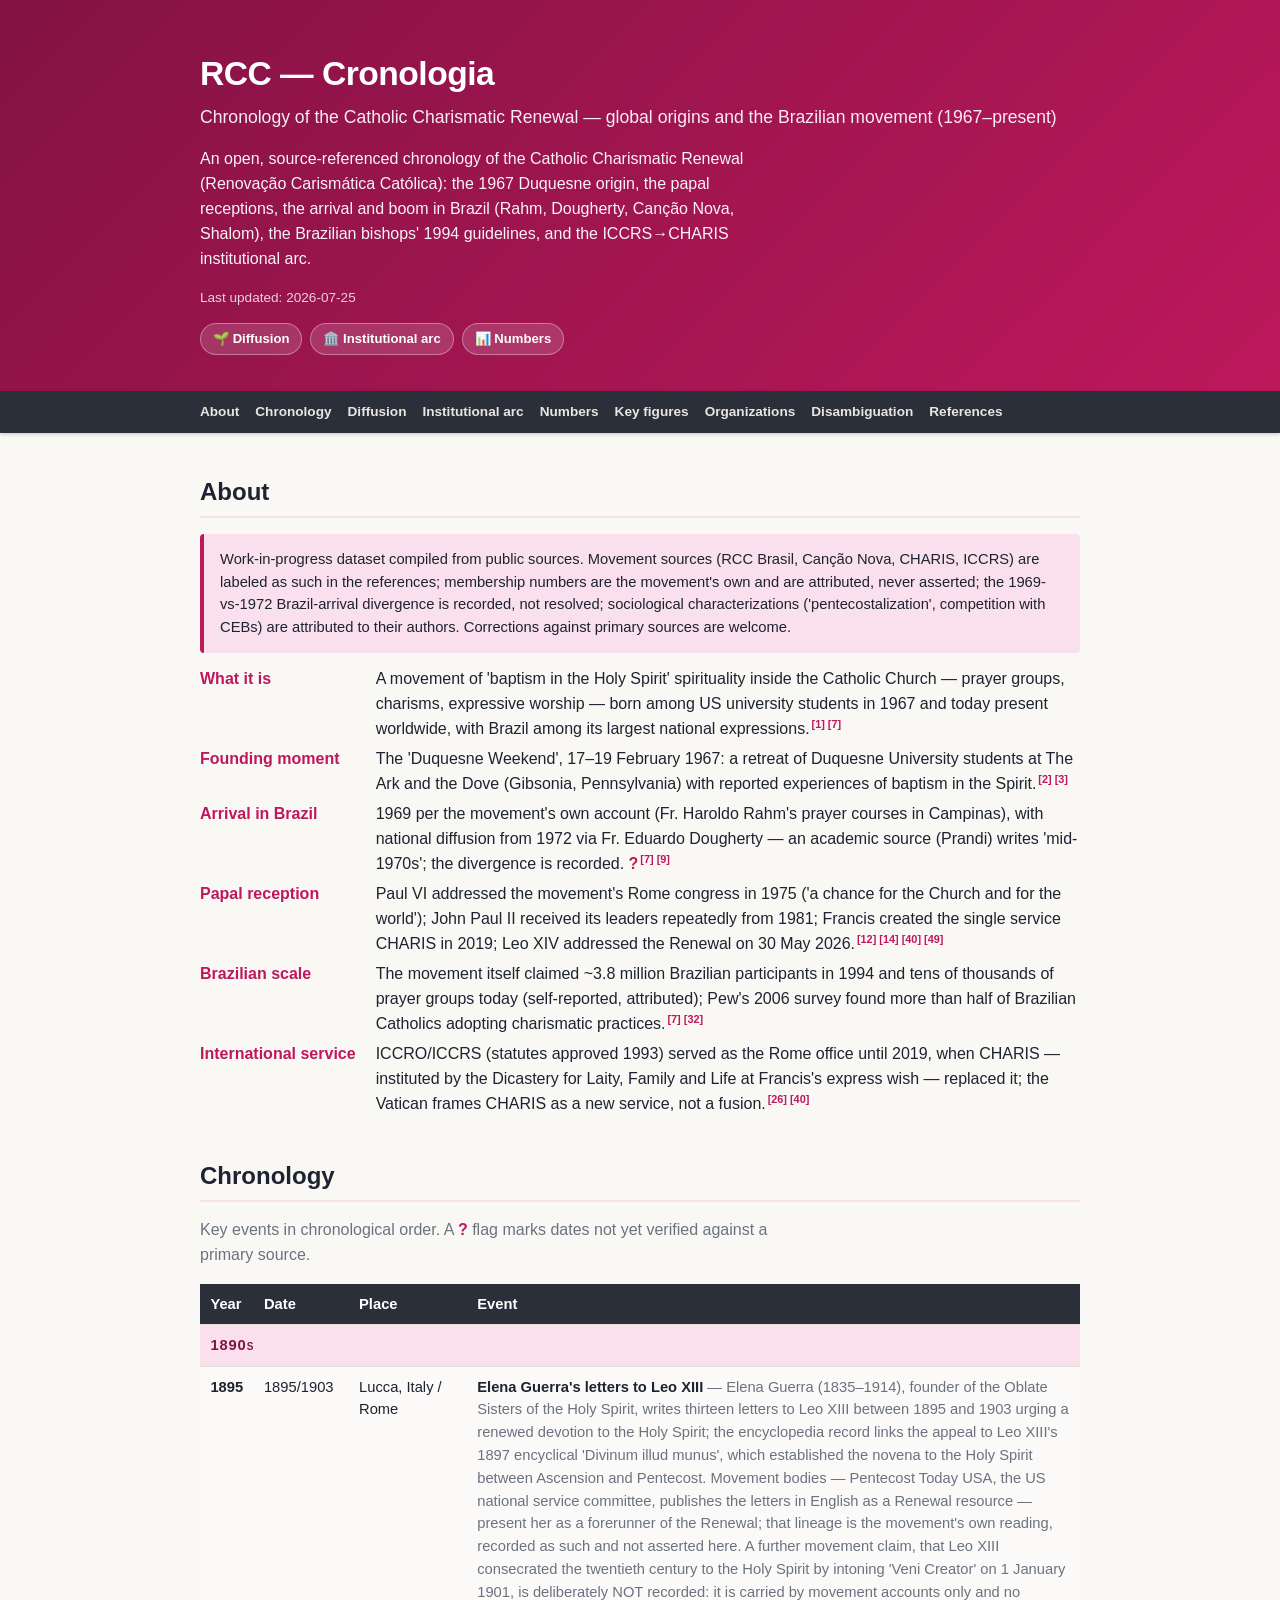
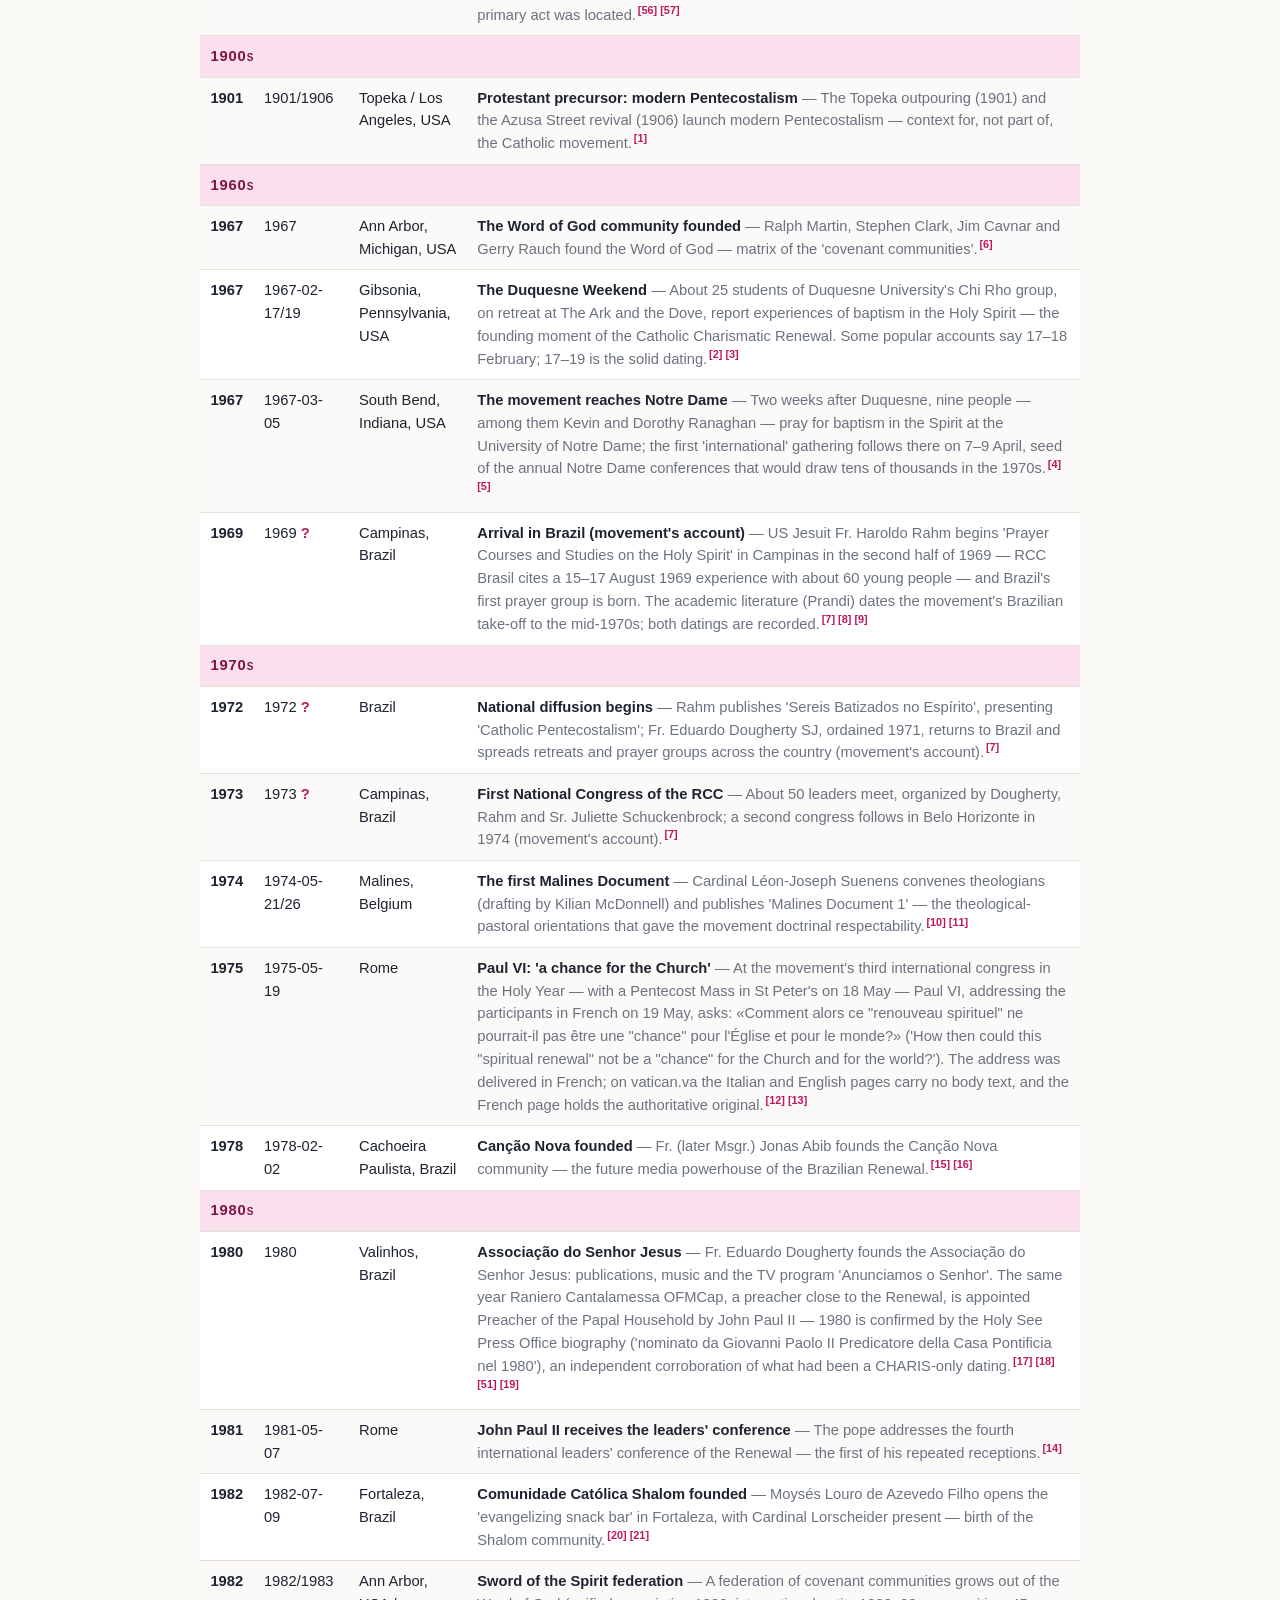
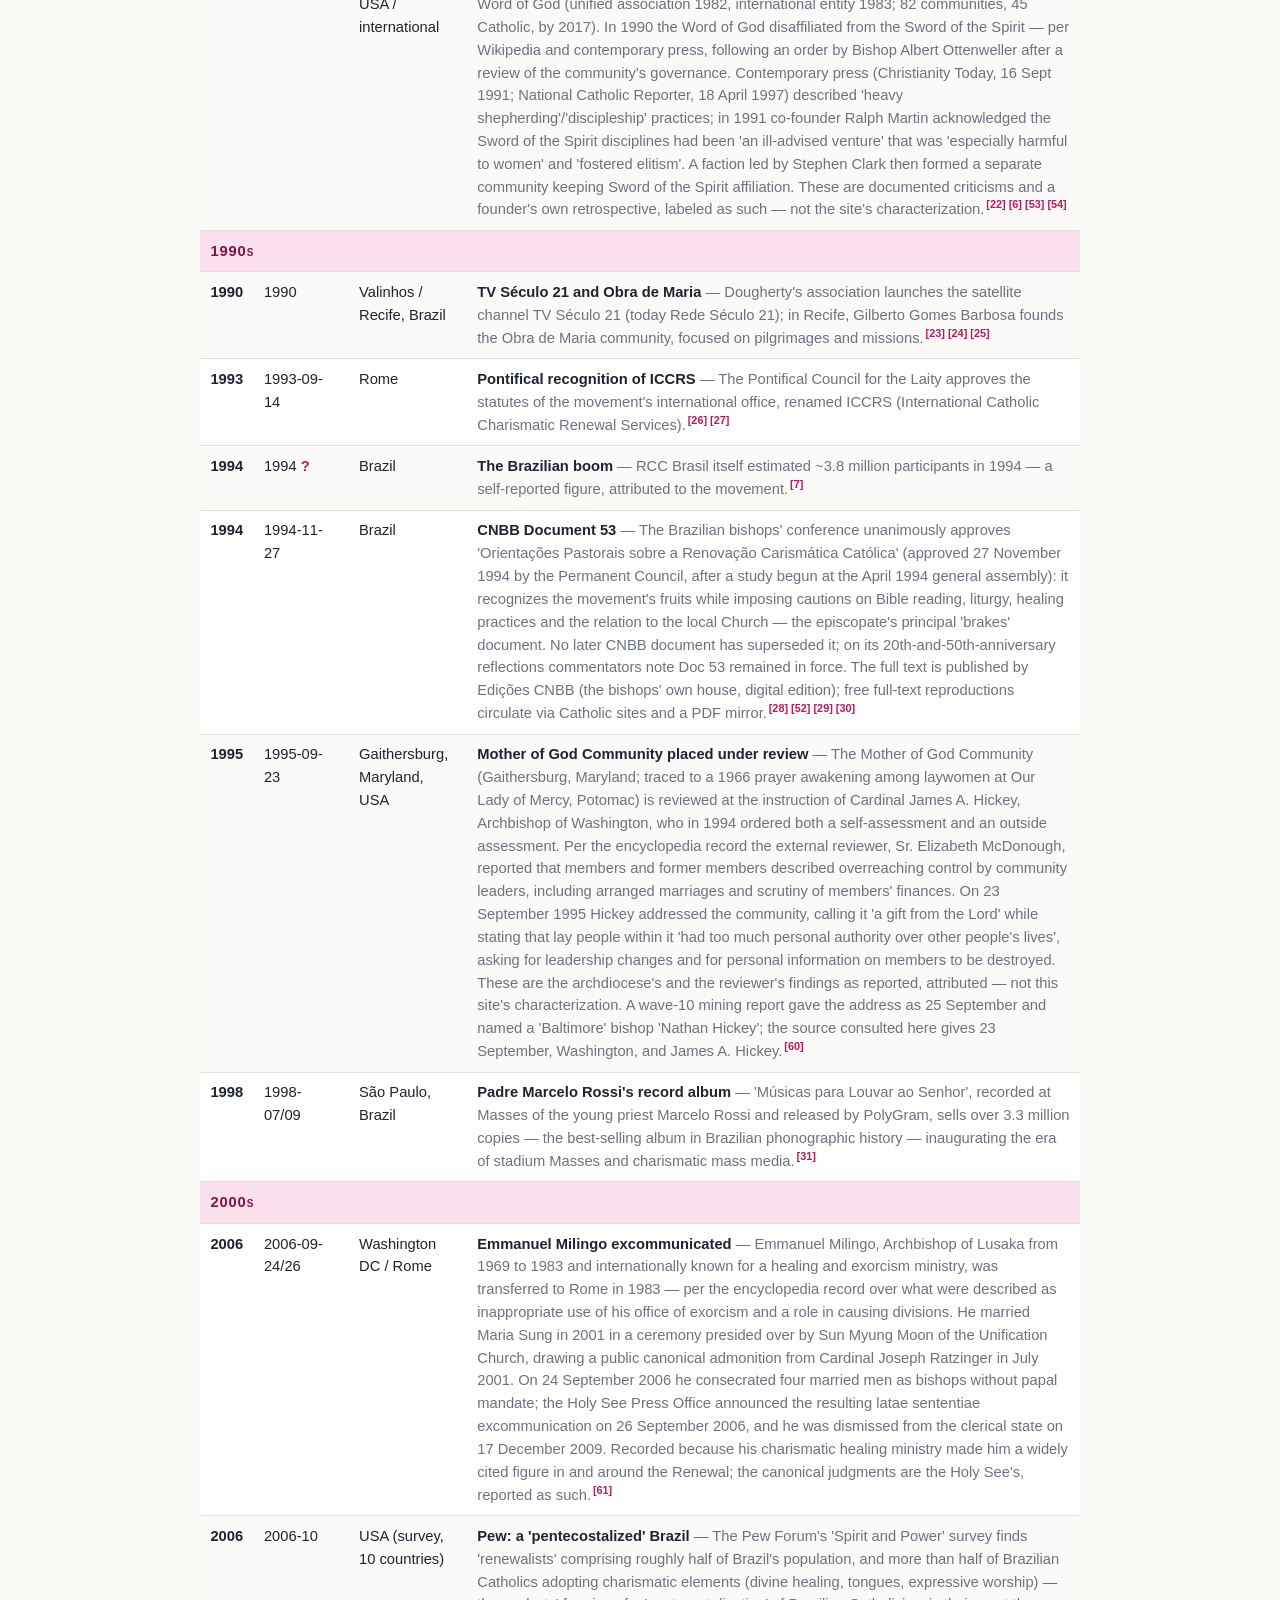
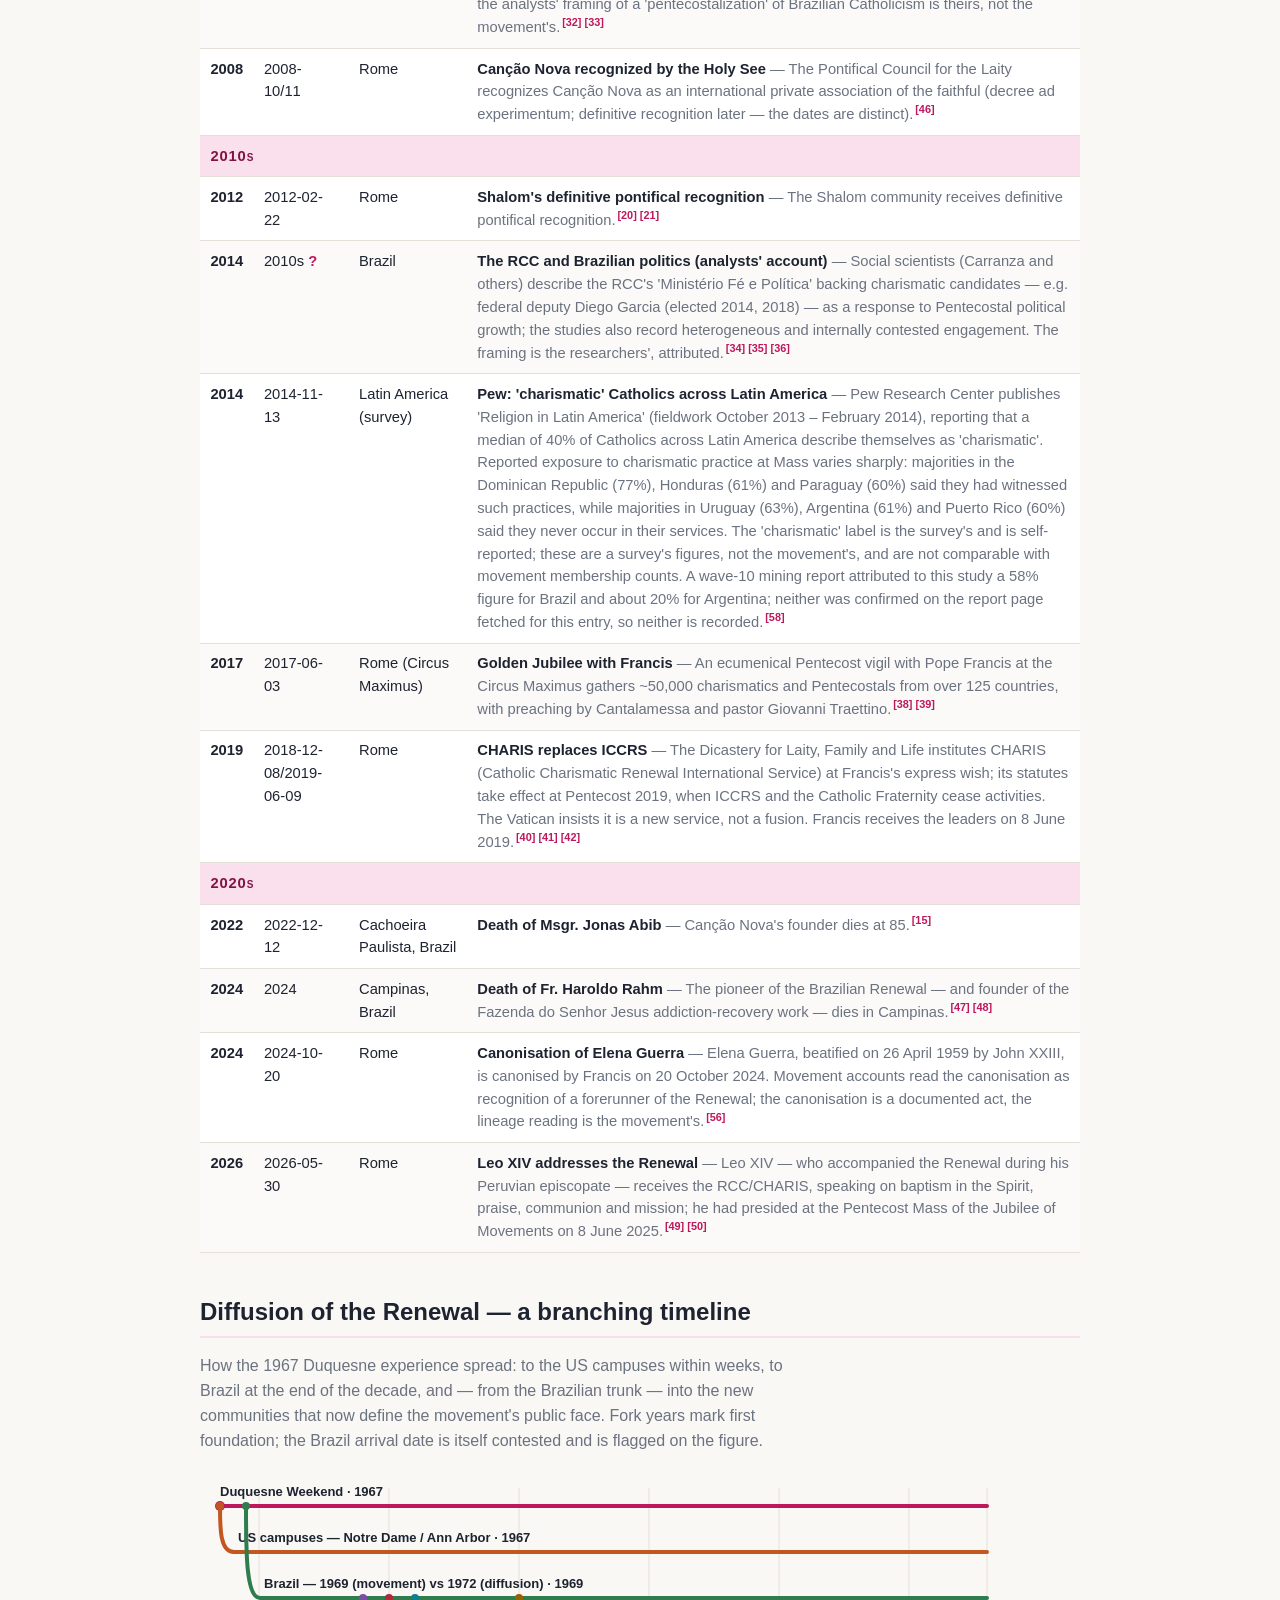
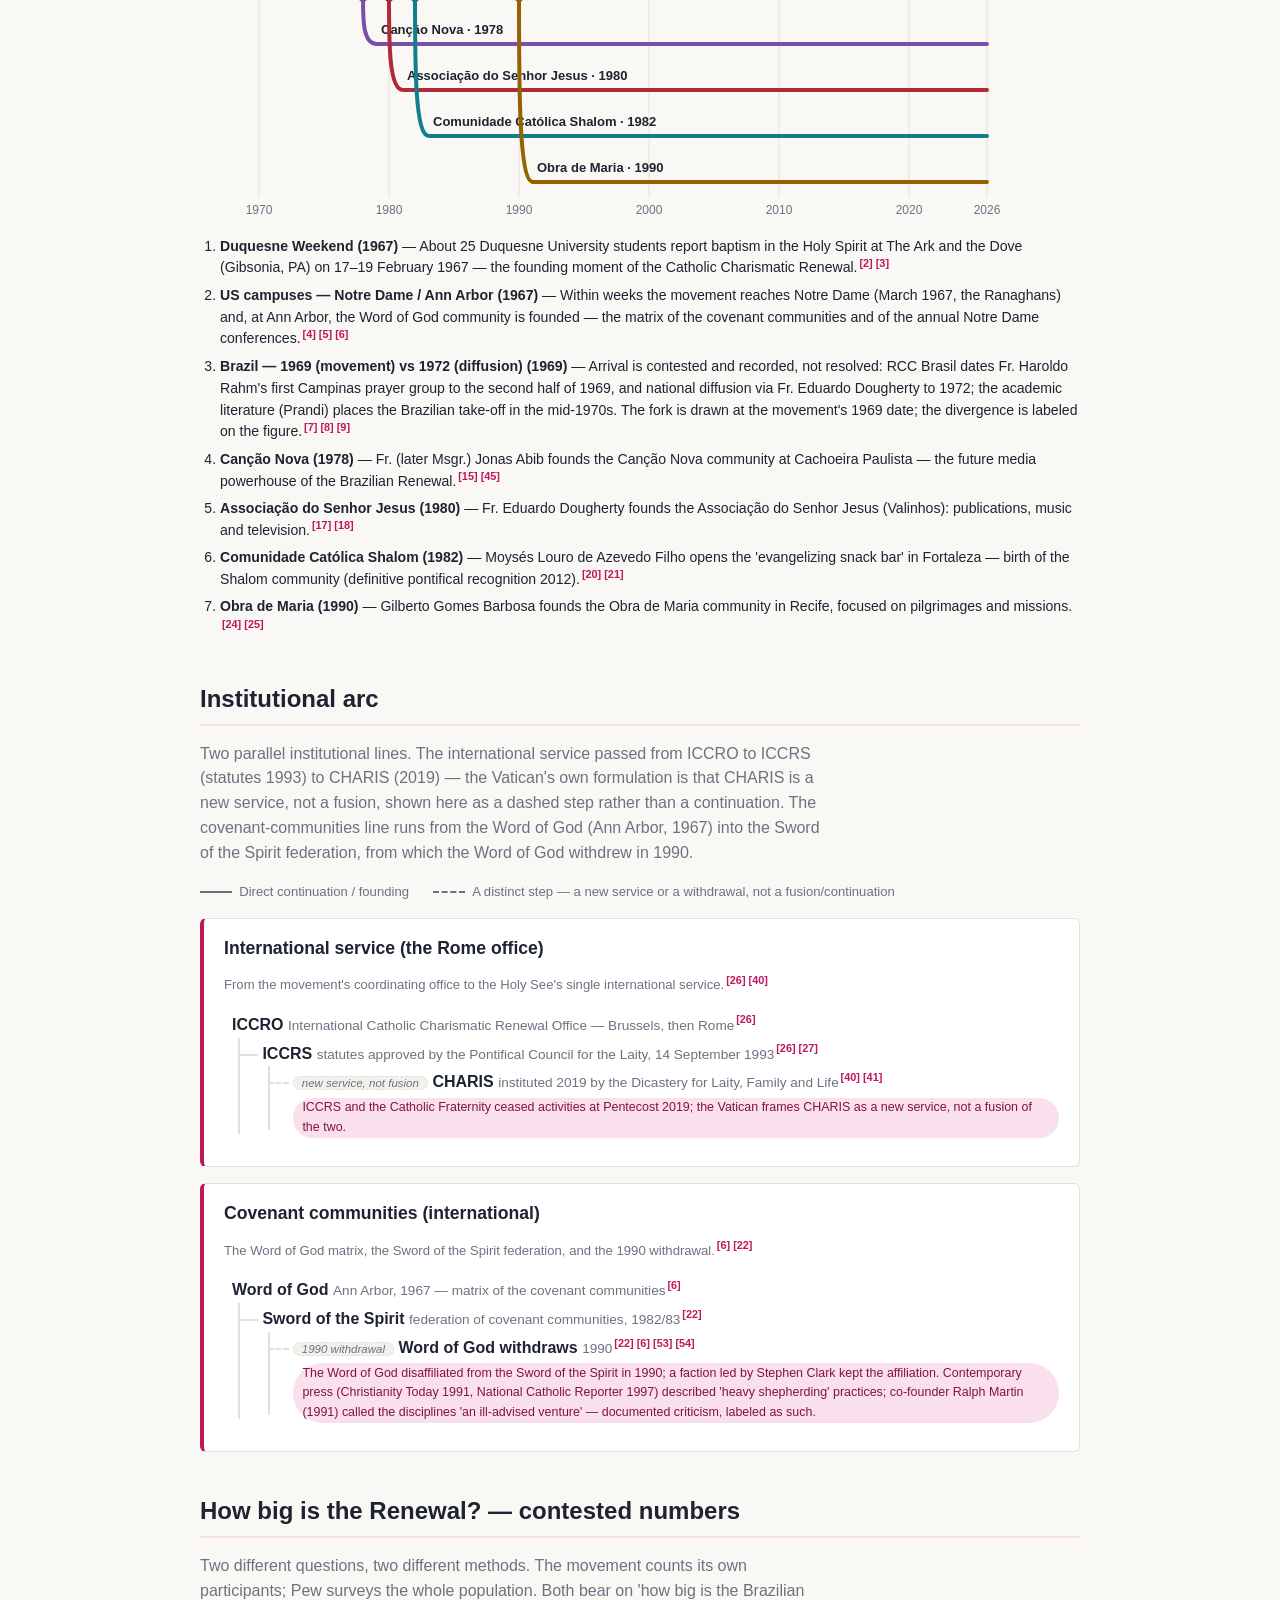
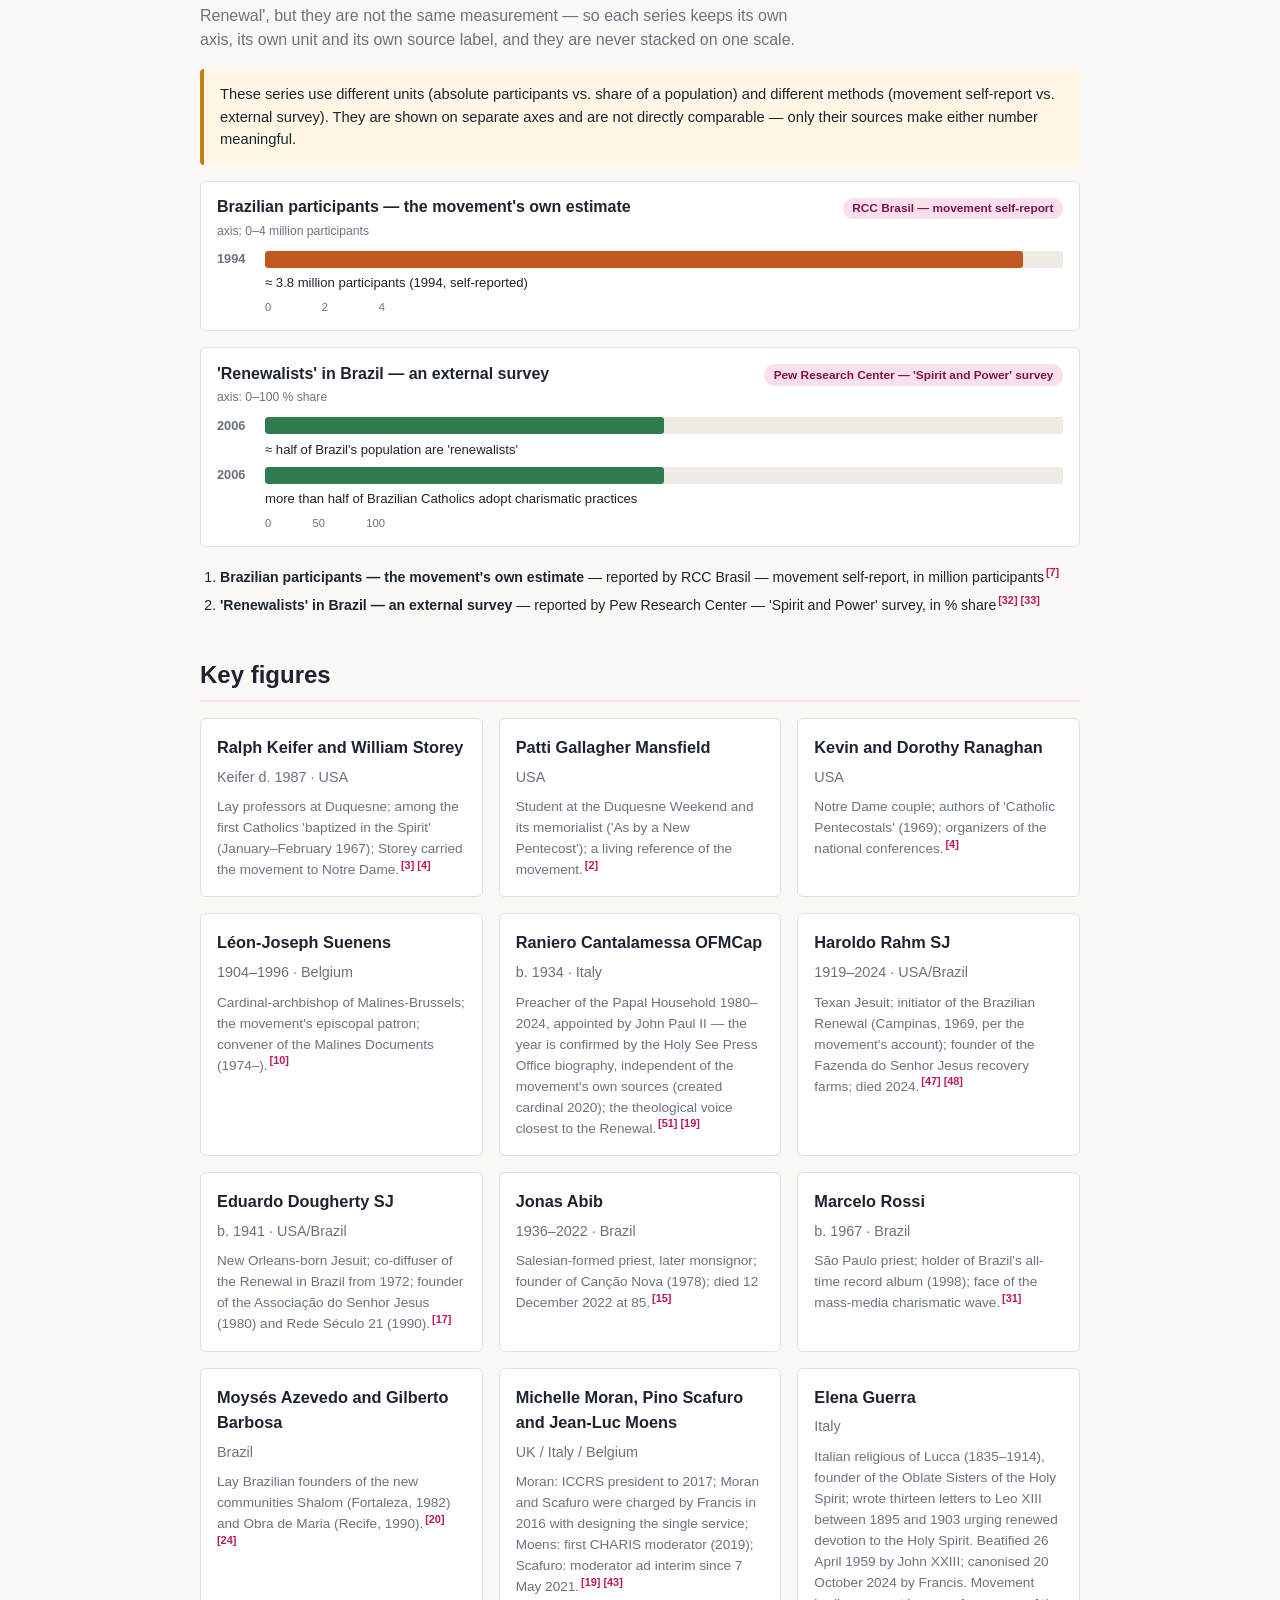
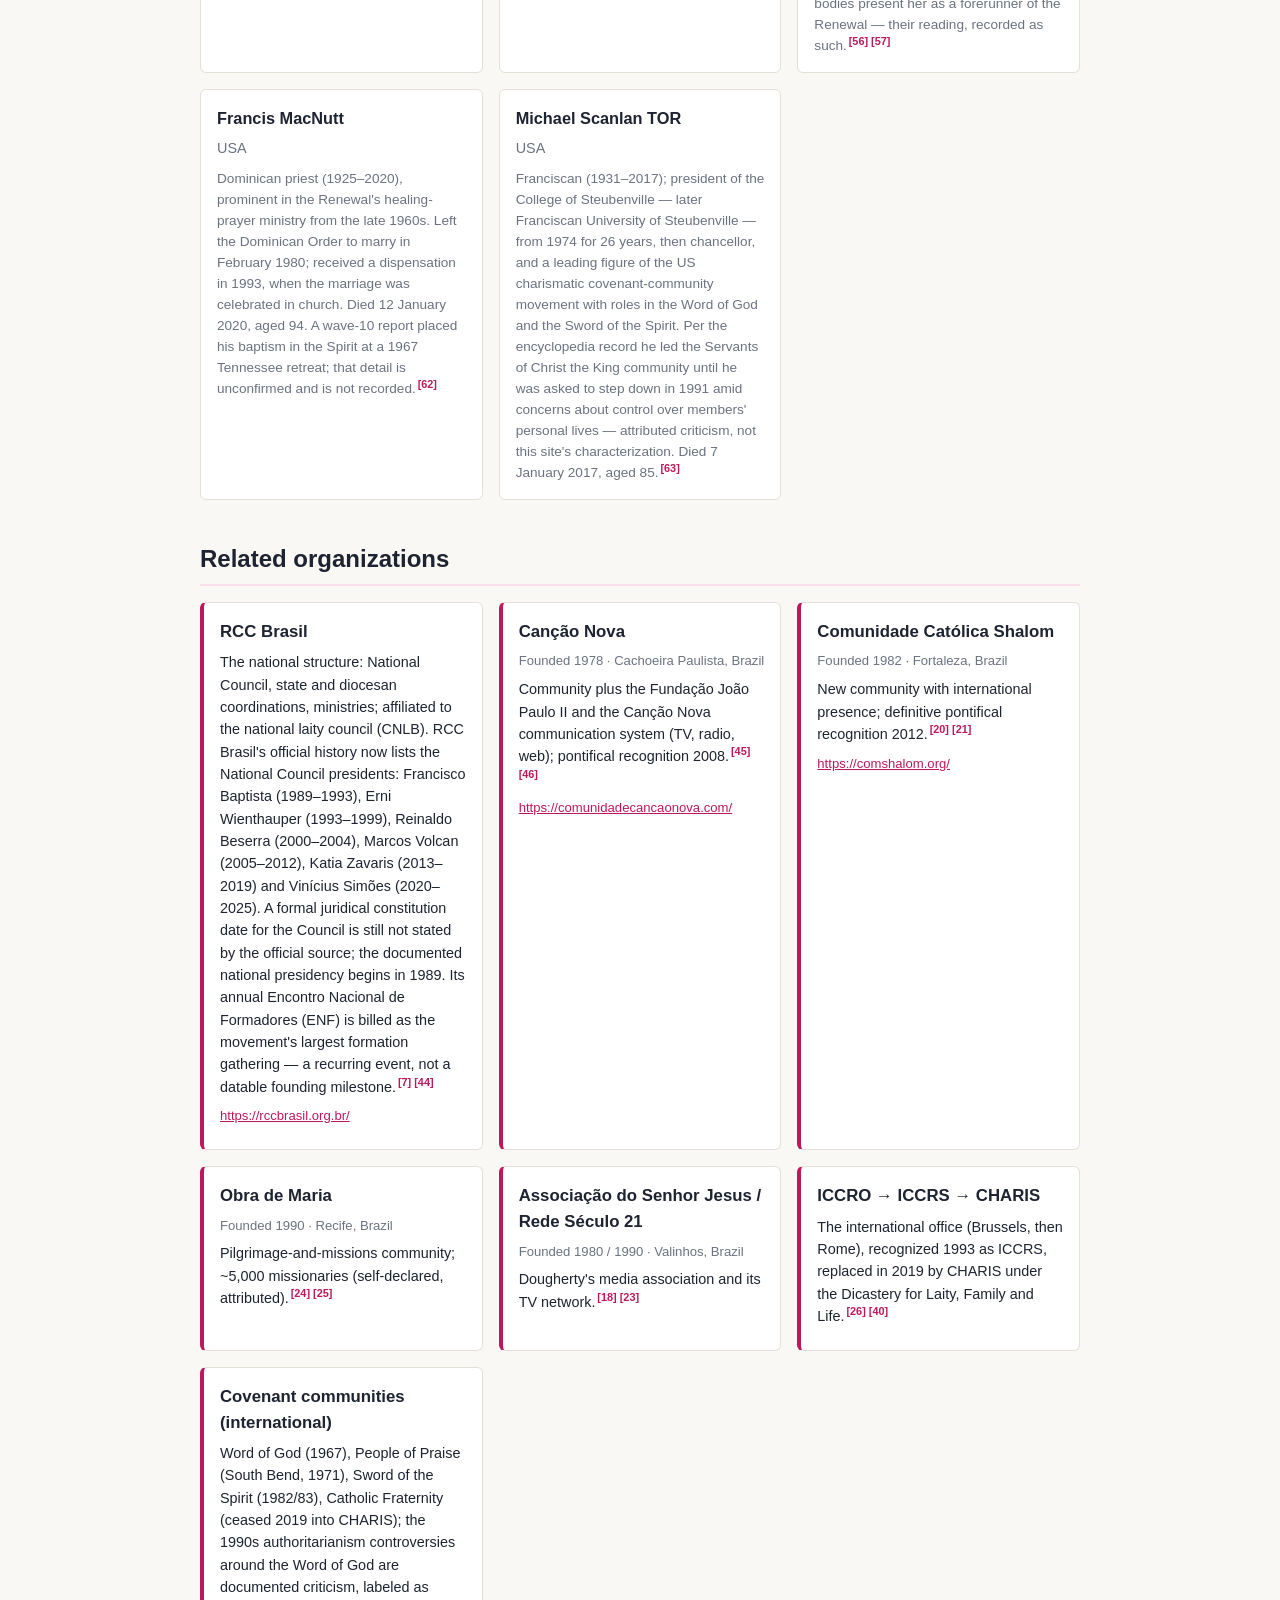
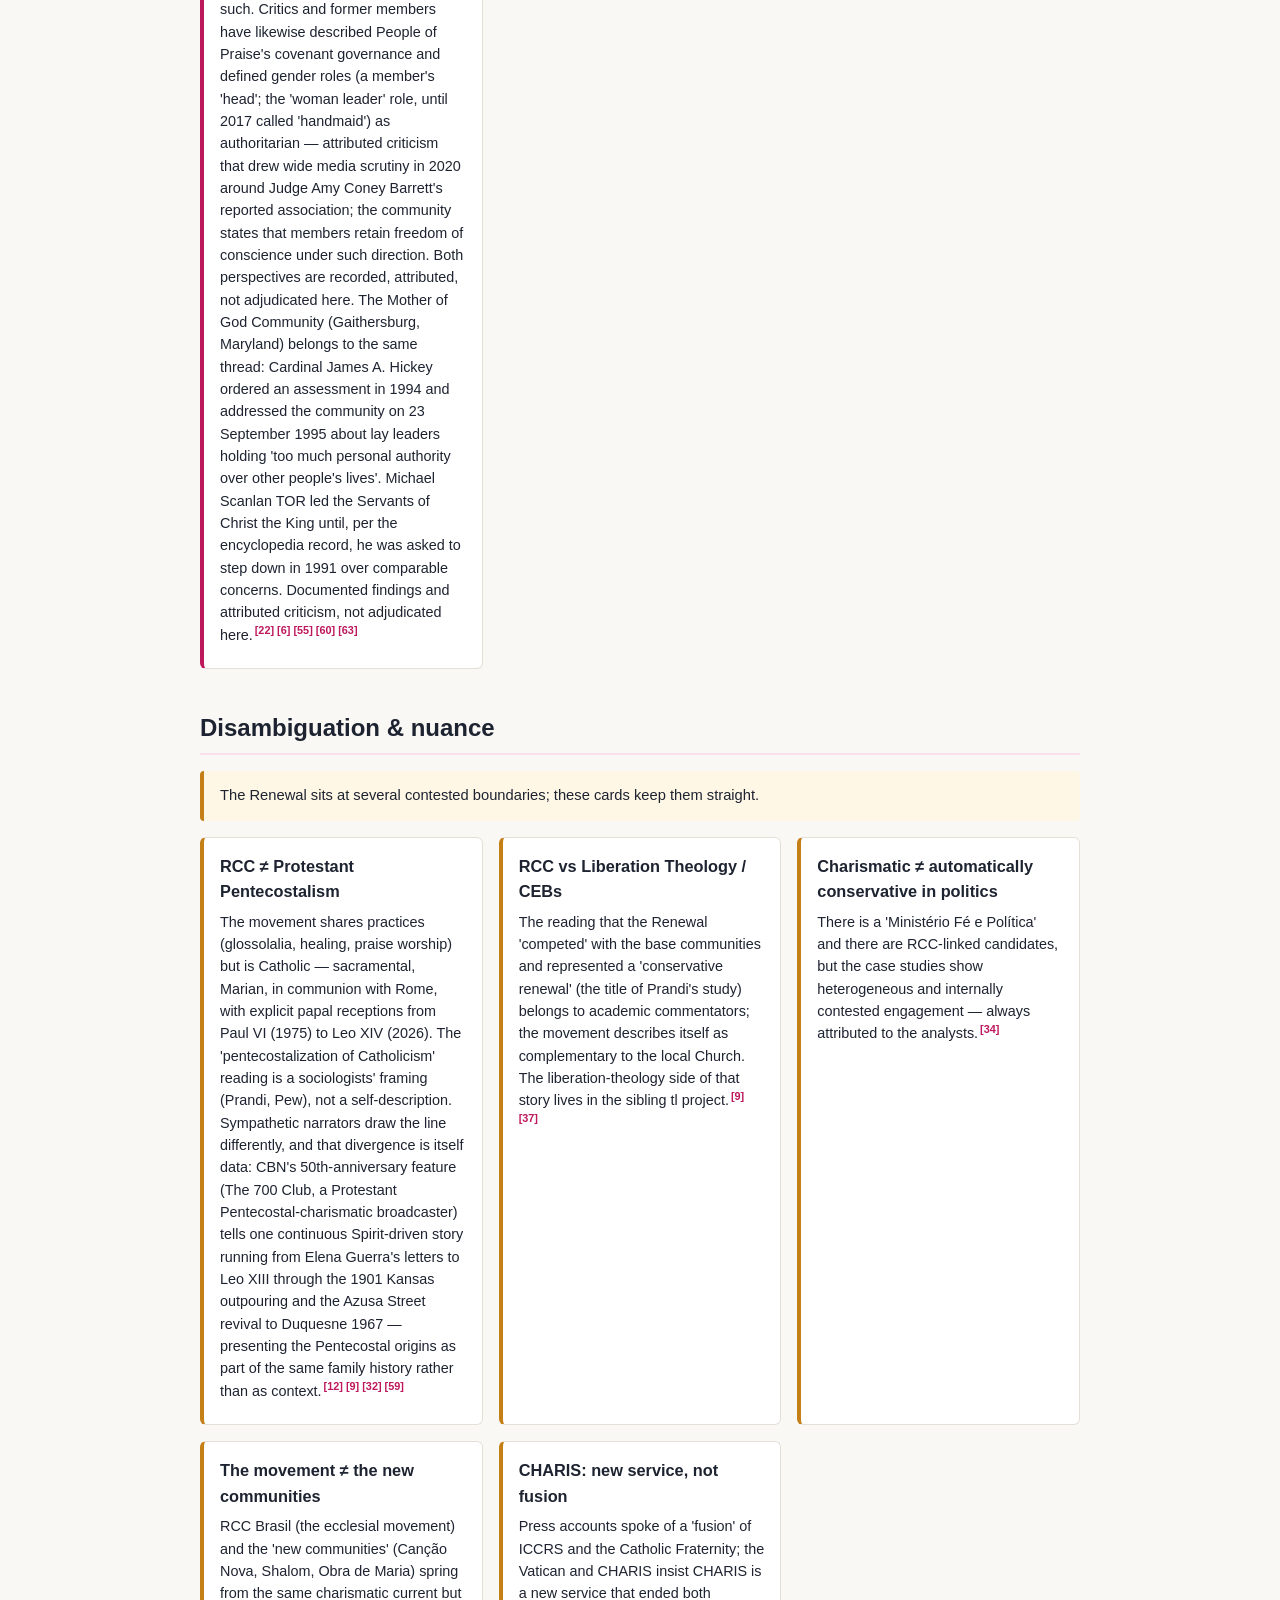
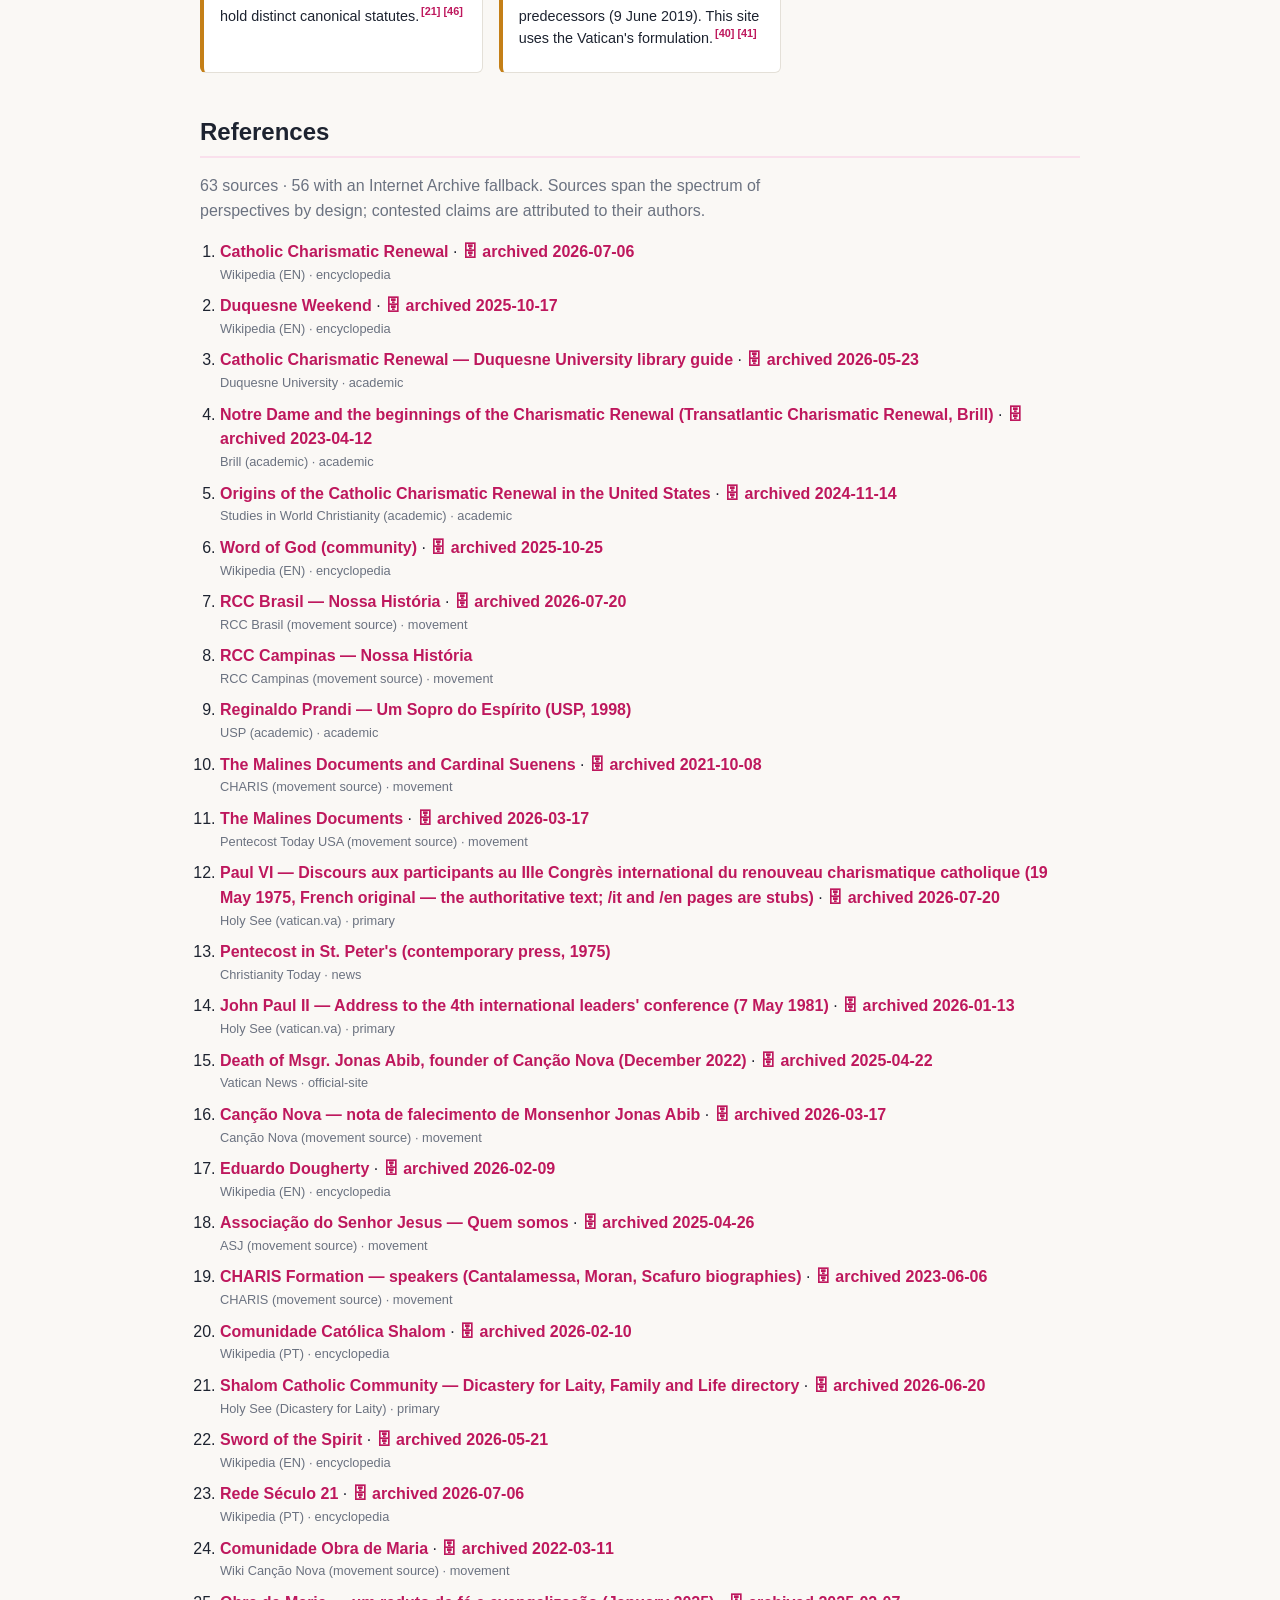
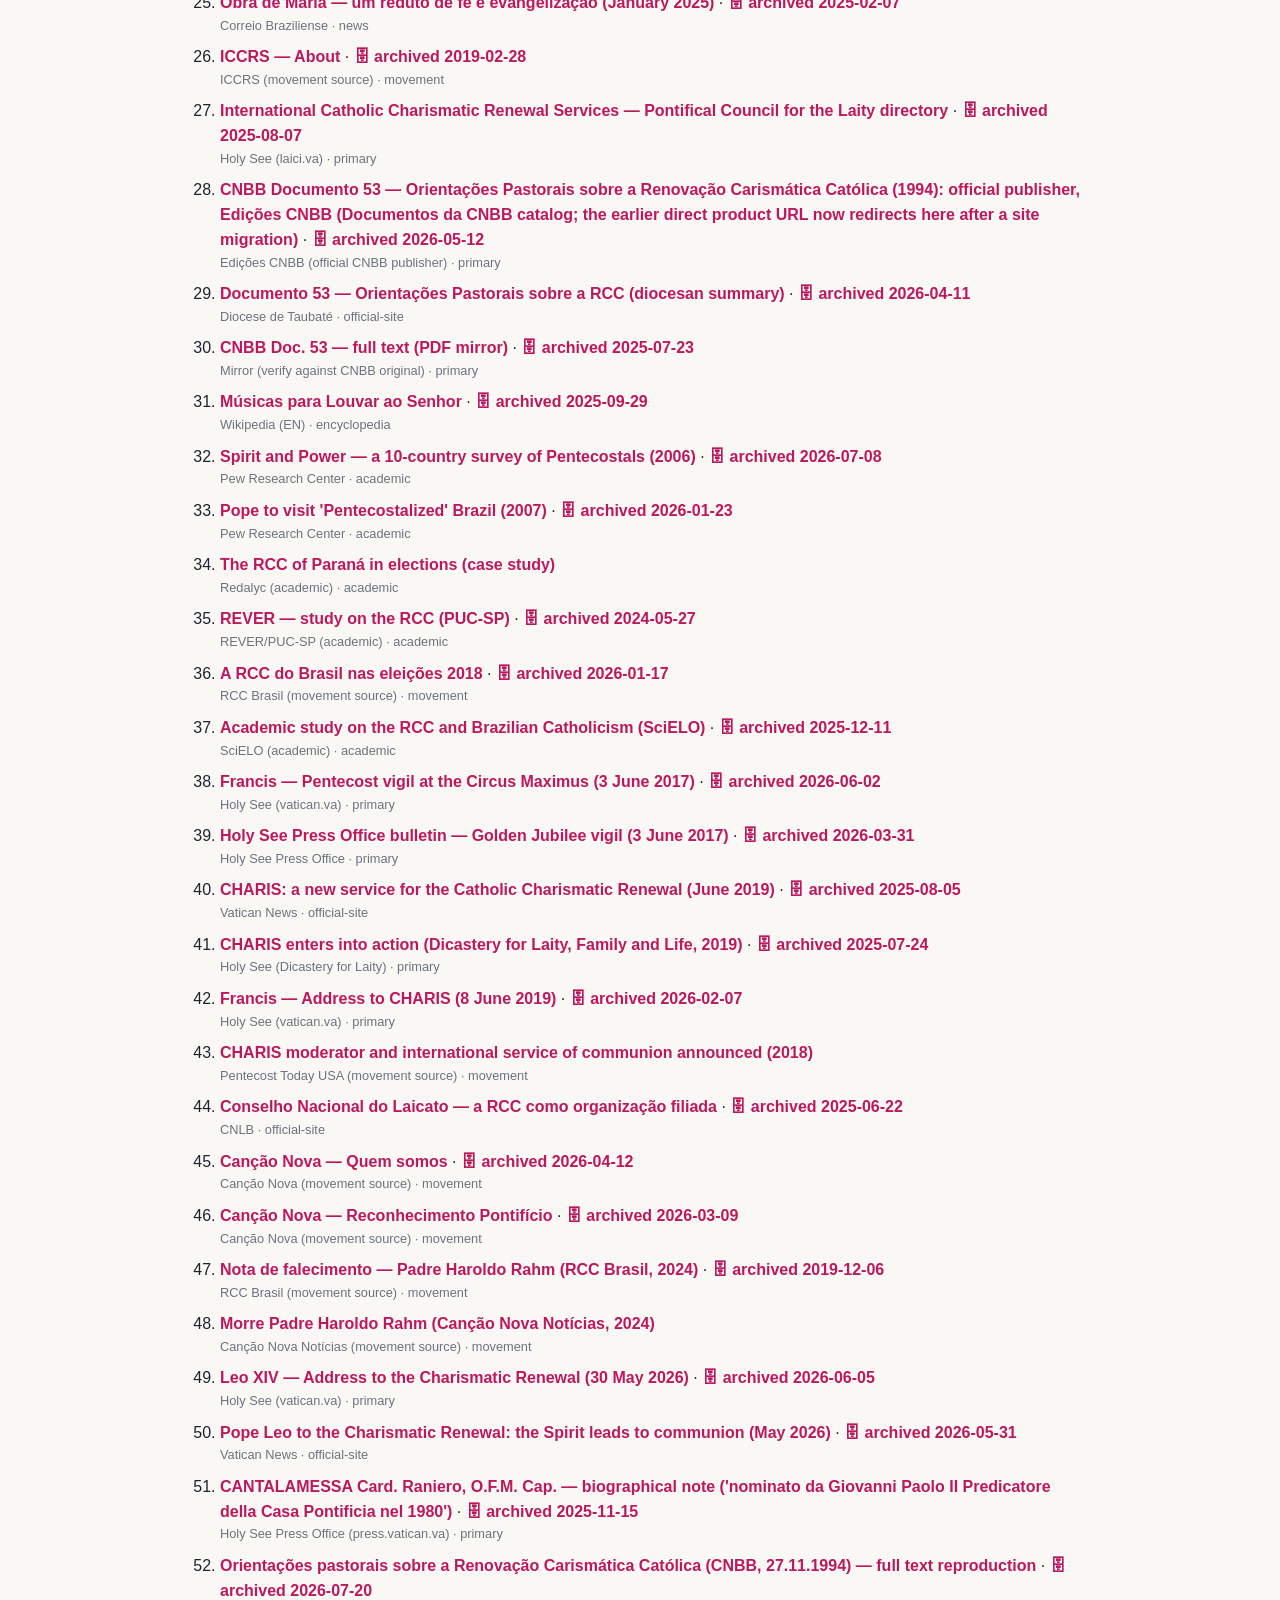
==== commit a96c3d94: "Ingest wave-10 reports (#3–#7); archiving catch-up Ingested only dated claims independently re-check" ====
--- a/docs/index.html
+++ b/docs/index.html
@@ -21,7 +21,7 @@
       <h1>RCC — Cronologia</h1>
       <p class="subtitle">Chronology of the Catholic Charismatic Renewal — global origins and the Brazilian movement (1967–present)</p>
       <p class="lead">An open, source-referenced chronology of the Catholic Charismatic Renewal (Renovação Carismática Católica): the 1967 Duquesne origin, the papal receptions, the arrival and boom in Brazil (Rahm, Dougherty, Canção Nova, Shalom), the Brazilian bishops&#39; 1994 guidelines, and the ICCRS→CHARIS institutional arc.</p>
-      <p class="updated">Last updated: 2026-07-20</p>
+      <p class="updated">Last updated: 2026-07-25</p>
       <div class="viz-chips">
         <a href="#branch-timeline">🌱 Diffusion</a>
         <a href="#lineage">🏛️ Institutional arc</a>
@@ -74,6 +74,13 @@
           <tr><th>Year</th><th>Date</th><th>Place</th><th>Event</th></tr>
         </thead>
         <tbody>
+        <tr class="decade-row"><th colspan="4">1890s</th></tr>
+        <tr>
+          <td class="year">1895</td>
+          <td>1895/1903</td>
+          <td>Lucca, Italy / Rome</td>
+          <td><strong>Elena Guerra&#39;s letters to Leo XIII</strong> <span class="muted">— Elena Guerra (1835–1914), founder of the Oblate Sisters of the Holy Spirit, writes thirteen letters to Leo XIII between 1895 and 1903 urging a renewed devotion to the Holy Spirit; the encyclopedia record links the appeal to Leo XIII&#39;s 1897 encyclical &#39;Divinum illud munus&#39;, which established the novena to the Holy Spirit between Ascension and Pentecost. Movement bodies — Pentecost Today USA, the US national service committee, publishes the letters in English as a Renewal resource — present her as a forerunner of the Renewal; that lineage is the movement&#39;s own reading, recorded as such and not asserted here. A further movement claim, that Leo XIII consecrated the twentieth century to the Holy Spirit by intoning &#39;Veni Creator&#39; on 1 January 1901, is deliberately NOT recorded: it is carried by movement accounts only and no primary act was located.</span><sup class="cite"><a href="#ref-56" title="Reference 56">[56]</a> <a href="#ref-57" title="Reference 57">[57]</a></sup></td>
+        </tr>
         <tr class="decade-row"><th colspan="4">1900s</th></tr>
         <tr>
           <td class="year">1901</td>
@@ -188,6 +195,12 @@
           <td><strong>CNBB Document 53</strong> <span class="muted">— The Brazilian bishops&#39; conference unanimously approves &#39;Orientações Pastorais sobre a Renovação Carismática Católica&#39; (approved 27 November 1994 by the Permanent Council, after a study begun at the April 1994 general assembly): it recognizes the movement&#39;s fruits while imposing cautions on Bible reading, liturgy, healing practices and the relation to the local Church — the episcopate&#39;s principal &#39;brakes&#39; document. No later CNBB document has superseded it; on its 20th-and-50th-anniversary reflections commentators note Doc 53 remained in force. The full text is published by Edições CNBB (the bishops&#39; own house, digital edition); free full-text reproductions circulate via Catholic sites and a PDF mirror.</span><sup class="cite"><a href="#ref-28" title="Reference 28">[28]</a> <a href="#ref-52" title="Reference 52">[52]</a> <a href="#ref-29" title="Reference 29">[29]</a> <a href="#ref-30" title="Reference 30">[30]</a></sup></td>
         </tr>
         <tr>
+          <td class="year">1995</td>
+          <td>1995-09-23</td>
+          <td>Gaithersburg, Maryland, USA</td>
+          <td><strong>Mother of God Community placed under review</strong> <span class="muted">— The Mother of God Community (Gaithersburg, Maryland; traced to a 1966 prayer awakening among laywomen at Our Lady of Mercy, Potomac) is reviewed at the instruction of Cardinal James A. Hickey, Archbishop of Washington, who in 1994 ordered both a self-assessment and an outside assessment. Per the encyclopedia record the external reviewer, Sr. Elizabeth McDonough, reported that members and former members described overreaching control by community leaders, including arranged marriages and scrutiny of members&#39; finances. On 23 September 1995 Hickey addressed the community, calling it &#39;a gift from the Lord&#39; while stating that lay people within it &#39;had too much personal authority over other people&#39;s lives&#39;, asking for leadership changes and for personal information on members to be destroyed. These are the archdiocese&#39;s and the reviewer&#39;s findings as reported, attributed — not this site&#39;s characterization. A wave-10 mining report gave the address as 25 September and named a &#39;Baltimore&#39; bishop &#39;Nathan Hickey&#39;; the source consulted here gives 23 September, Washington, and James A. Hickey.</span><sup class="cite"><a href="#ref-60" title="Reference 60">[60]</a></sup></td>
+        </tr>
+        <tr>
           <td class="year">1998</td>
           <td>1998-07/09</td>
           <td>São Paulo, Brazil</td>
@@ -196,6 +209,12 @@
         <tr class="decade-row"><th colspan="4">2000s</th></tr>
         <tr>
           <td class="year">2006</td>
+          <td>2006-09-24/26</td>
+          <td>Washington DC / Rome</td>
+          <td><strong>Emmanuel Milingo excommunicated</strong> <span class="muted">— Emmanuel Milingo, Archbishop of Lusaka from 1969 to 1983 and internationally known for a healing and exorcism ministry, was transferred to Rome in 1983 — per the encyclopedia record over what were described as inappropriate use of his office of exorcism and a role in causing divisions. He married Maria Sung in 2001 in a ceremony presided over by Sun Myung Moon of the Unification Church, drawing a public canonical admonition from Cardinal Joseph Ratzinger in July 2001. On 24 September 2006 he consecrated four married men as bishops without papal mandate; the Holy See Press Office announced the resulting latae sententiae excommunication on 26 September 2006, and he was dismissed from the clerical state on 17 December 2009. Recorded because his charismatic healing ministry made him a widely cited figure in and around the Renewal; the canonical judgments are the Holy See&#39;s, reported as such.</span><sup class="cite"><a href="#ref-61" title="Reference 61">[61]</a></sup></td>
+        </tr>
+        <tr>
+          <td class="year">2006</td>
           <td>2006-10</td>
           <td>USA (survey, 10 countries)</td>
           <td><strong>Pew: a &#39;pentecostalized&#39; Brazil</strong> <span class="muted">— The Pew Forum&#39;s &#39;Spirit and Power&#39; survey finds &#39;renewalists&#39; comprising roughly half of Brazil&#39;s population, and more than half of Brazilian Catholics adopting charismatic elements (divine healing, tongues, expressive worship) — the analysts&#39; framing of a &#39;pentecostalization&#39; of Brazilian Catholicism is theirs, not the movement&#39;s.</span><sup class="cite"><a href="#ref-32" title="Reference 32">[32]</a> <a href="#ref-33" title="Reference 33">[33]</a></sup></td>
@@ -220,6 +239,12 @@
           <td><strong>The RCC and Brazilian politics (analysts&#39; account)</strong> <span class="muted">— Social scientists (Carranza and others) describe the RCC&#39;s &#39;Ministério Fé e Política&#39; backing charismatic candidates — e.g. federal deputy Diego Garcia (elected 2014, 2018) — as a response to Pentecostal political growth; the studies also record heterogeneous and internally contested engagement. The framing is the researchers&#39;, attributed.</span><sup class="cite"><a href="#ref-34" title="Reference 34">[34]</a> <a href="#ref-35" title="Reference 35">[35]</a> <a href="#ref-36" title="Reference 36">[36]</a></sup></td>
         </tr>
         <tr>
+          <td class="year">2014</td>
+          <td>2014-11-13</td>
+          <td>Latin America (survey)</td>
+          <td><strong>Pew: &#39;charismatic&#39; Catholics across Latin America</strong> <span class="muted">— Pew Research Center publishes &#39;Religion in Latin America&#39; (fieldwork October 2013 – February 2014), reporting that a median of 40% of Catholics across Latin America describe themselves as &#39;charismatic&#39;. Reported exposure to charismatic practice at Mass varies sharply: majorities in the Dominican Republic (77%), Honduras (61%) and Paraguay (60%) said they had witnessed such practices, while majorities in Uruguay (63%), Argentina (61%) and Puerto Rico (60%) said they never occur in their services. The &#39;charismatic&#39; label is the survey&#39;s and is self-reported; these are a survey&#39;s figures, not the movement&#39;s, and are not comparable with movement membership counts. A wave-10 mining report attributed to this study a 58% figure for Brazil and about 20% for Argentina; neither was confirmed on the report page fetched for this entry, so neither is recorded.</span><sup class="cite"><a href="#ref-58" title="Reference 58">[58]</a></sup></td>
+        </tr>
+        <tr>
           <td class="year">2017</td>
           <td>2017-06-03</td>
           <td>Rome (Circus Maximus)</td>
@@ -243,6 +268,12 @@
           <td>2024</td>
           <td>Campinas, Brazil</td>
           <td><strong>Death of Fr. Haroldo Rahm</strong> <span class="muted">— The pioneer of the Brazilian Renewal — and founder of the Fazenda do Senhor Jesus addiction-recovery work — dies in Campinas.</span><sup class="cite"><a href="#ref-47" title="Reference 47">[47]</a> <a href="#ref-48" title="Reference 48">[48]</a></sup></td>
+        </tr>
+        <tr>
+          <td class="year">2024</td>
+          <td>2024-10-20</td>
+          <td>Rome</td>
+          <td><strong>Canonisation of Elena Guerra</strong> <span class="muted">— Elena Guerra, beatified on 26 April 1959 by John XXIII, is canonised by Francis on 20 October 2024. Movement accounts read the canonisation as recognition of a forerunner of the Renewal; the canonisation is a documented act, the lineage reading is the movement&#39;s.</span><sup class="cite"><a href="#ref-56" title="Reference 56">[56]</a></sup></td>
         </tr>
         <tr>
           <td class="year">2026</td>
@@ -442,6 +473,24 @@
         <p class="figures">Moran: ICCRS president to 2017; Moran and Scafuro were charged by Francis in 2016 with designing the single service; Moens: first CHARIS moderator (2019); Scafuro: moderator ad interim since 7 May 2021.<sup class="cite"><a href="#ref-19" title="Reference 19">[19]</a> <a href="#ref-43" title="Reference 43">[43]</a></sup></p>
         
       </div>
+      <div class="party-card">
+        <h3>Elena Guerra</h3>
+        <p class="country">Italy</p>
+        <p class="figures">Italian religious of Lucca (1835–1914), founder of the Oblate Sisters of the Holy Spirit; wrote thirteen letters to Leo XIII between 1895 and 1903 urging renewed devotion to the Holy Spirit. Beatified 26 April 1959 by John XXIII; canonised 20 October 2024 by Francis. Movement bodies present her as a forerunner of the Renewal — their reading, recorded as such.<sup class="cite"><a href="#ref-56" title="Reference 56">[56]</a> <a href="#ref-57" title="Reference 57">[57]</a></sup></p>
+        
+      </div>
+      <div class="party-card">
+        <h3>Francis MacNutt</h3>
+        <p class="country">USA</p>
+        <p class="figures">Dominican priest (1925–2020), prominent in the Renewal&#39;s healing-prayer ministry from the late 1960s. Left the Dominican Order to marry in February 1980; received a dispensation in 1993, when the marriage was celebrated in church. Died 12 January 2020, aged 94. A wave-10 report placed his baptism in the Spirit at a 1967 Tennessee retreat; that detail is unconfirmed and is not recorded.<sup class="cite"><a href="#ref-62" title="Reference 62">[62]</a></sup></p>
+        
+      </div>
+      <div class="party-card">
+        <h3>Michael Scanlan TOR</h3>
+        <p class="country">USA</p>
+        <p class="figures">Franciscan (1931–2017); president of the College of Steubenville — later Franciscan University of Steubenville — from 1974 for 26 years, then chancellor, and a leading figure of the US charismatic covenant-community movement with roles in the Word of God and the Sword of the Spirit. Per the encyclopedia record he led the Servants of Christ the King community until he was asked to step down in 1991 amid concerns about control over members&#39; personal lives — attributed criticism, not this site&#39;s characterization. Died 7 January 2017, aged 85.<sup class="cite"><a href="#ref-63" title="Reference 63">[63]</a></sup></p>
+        
+      </div>
       </div>
     </section>
 
@@ -493,7 +542,7 @@
       <div class="related-card">
         <h3>Covenant communities (international)</h3>
         
-        <p>Word of God (1967), People of Praise (South Bend, 1971), Sword of the Spirit (1982/83), Catholic Fraternity (ceased 2019 into CHARIS); the 1990s authoritarianism controversies around the Word of God are documented criticism, labeled as such. Critics and former members have likewise described People of Praise&#39;s covenant governance and defined gender roles (a member&#39;s &#39;head&#39;; the &#39;woman leader&#39; role, until 2017 called &#39;handmaid&#39;) as authoritarian — attributed criticism that drew wide media scrutiny in 2020 around Judge Amy Coney Barrett&#39;s reported association; the community states that members retain freedom of conscience under such direction. Both perspectives are recorded, attributed, not adjudicated here.<sup class="cite"><a href="#ref-22" title="Reference 22">[22]</a> <a href="#ref-6" title="Reference 6">[6]</a> <a href="#ref-55" title="Reference 55">[55]</a></sup></p>
+        <p>Word of God (1967), People of Praise (South Bend, 1971), Sword of the Spirit (1982/83), Catholic Fraternity (ceased 2019 into CHARIS); the 1990s authoritarianism controversies around the Word of God are documented criticism, labeled as such. Critics and former members have likewise described People of Praise&#39;s covenant governance and defined gender roles (a member&#39;s &#39;head&#39;; the &#39;woman leader&#39; role, until 2017 called &#39;handmaid&#39;) as authoritarian — attributed criticism that drew wide media scrutiny in 2020 around Judge Amy Coney Barrett&#39;s reported association; the community states that members retain freedom of conscience under such direction. Both perspectives are recorded, attributed, not adjudicated here. The Mother of God Community (Gaithersburg, Maryland) belongs to the same thread: Cardinal James A. Hickey ordered an assessment in 1994 and addressed the community on 23 September 1995 about lay leaders holding &#39;too much personal authority over other people&#39;s lives&#39;. Michael Scanlan TOR led the Servants of Christ the King until, per the encyclopedia record, he was asked to step down in 1991 over comparable concerns. Documented findings and attributed criticism, not adjudicated here.<sup class="cite"><a href="#ref-22" title="Reference 22">[22]</a> <a href="#ref-6" title="Reference 6">[6]</a> <a href="#ref-55" title="Reference 55">[55]</a> <a href="#ref-60" title="Reference 60">[60]</a> <a href="#ref-63" title="Reference 63">[63]</a></sup></p>
         
         
       </div>
@@ -506,7 +555,7 @@
       <div class="party-grid">
       <div class="cp-card">
         <h3>RCC ≠ Protestant Pentecostalism</h3>
-        <p>The movement shares practices (glossolalia, healing, praise worship) but is Catholic — sacramental, Marian, in communion with Rome, with explicit papal receptions from Paul VI (1975) to Leo XIV (2026). The &#39;pentecostalization of Catholicism&#39; reading is a sociologists&#39; framing (Prandi, Pew), not a self-description.<sup class="cite"><a href="#ref-12" title="Reference 12">[12]</a> <a href="#ref-9" title="Reference 9">[9]</a> <a href="#ref-32" title="Reference 32">[32]</a></sup></p>
+        <p>The movement shares practices (glossolalia, healing, praise worship) but is Catholic — sacramental, Marian, in communion with Rome, with explicit papal receptions from Paul VI (1975) to Leo XIV (2026). The &#39;pentecostalization of Catholicism&#39; reading is a sociologists&#39; framing (Prandi, Pew), not a self-description. Sympathetic narrators draw the line differently, and that divergence is itself data: CBN&#39;s 50th-anniversary feature (The 700 Club, a Protestant Pentecostal-charismatic broadcaster) tells one continuous Spirit-driven story running from Elena Guerra&#39;s letters to Leo XIII through the 1901 Kansas outpouring and the Azusa Street revival to Duquesne 1967 — presenting the Pentecostal origins as part of the same family history rather than as context.<sup class="cite"><a href="#ref-12" title="Reference 12">[12]</a> <a href="#ref-9" title="Reference 9">[9]</a> <a href="#ref-32" title="Reference 32">[32]</a> <a href="#ref-59" title="Reference 59">[59]</a></sup></p>
       </div>
       <div class="cp-card">
         <h3>RCC vs Liberation Theology / CEBs</h3>
@@ -529,7 +578,7 @@
 
     <section id="references">
       <h2>References</h2>
-      <p class="section-intro">55 sources · 48 with an Internet Archive fallback. Sources span the
+      <p class="section-intro">63 sources · 56 with an Internet Archive fallback. Sources span the
       spectrum of perspectives by design; contested claims are attributed to their authors.</p>
       <ol class="references">
         <li id="ref-1">
@@ -573,7 +622,7 @@
           <span class="ref-meta">CHARIS (movement source) · movement</span>
         </li>
         <li id="ref-11">
-          <a href="https://www.pentecosttodayusa.org/malines-documents/" rel="noopener noreferrer" target="_blank">The Malines Documents</a>
+          <a href="https://www.pentecosttodayusa.org/malines-documents/" rel="noopener noreferrer" target="_blank">The Malines Documents</a> · <a class="archive-link" href="https://web.archive.org/web/20260317060319/https://www.pentecosttodayusa.org/malines-documents/" rel="noopener noreferrer" target="_blank">🗄 archived 2026-03-17</a>
           <span class="ref-meta">Pentecost Today USA (movement source) · movement</span>
         </li>
         <li id="ref-12">
@@ -750,6 +799,38 @@
         </li>
         <li id="ref-55">
           <a href="https://en.wikipedia.org/wiki/People_of_Praise" rel="noopener noreferrer" target="_blank">People of Praise</a> · <a class="archive-link" href="https://web.archive.org/web/20260711171256/https://en.wikipedia.org/wiki/People_of_Praise" rel="noopener noreferrer" target="_blank">🗄 archived 2026-07-11</a>
+          <span class="ref-meta">Wikipedia (EN) · encyclopedia</span>
+        </li>
+        <li id="ref-56">
+          <a href="https://en.wikipedia.org/wiki/Elena_Guerra" rel="noopener noreferrer" target="_blank">Elena Guerra</a> · <a class="archive-link" href="https://web.archive.org/web/20260704010510/https://en.wikipedia.org/wiki/Elena_Guerra" rel="noopener noreferrer" target="_blank">🗄 archived 2026-07-04</a>
+          <span class="ref-meta">Wikipedia (EN) · encyclopedia</span>
+        </li>
+        <li id="ref-57">
+          <a href="https://www.pentecosttodayusa.org/wp-content/uploads/2024/05/Letters-of-Blessed-Elena-to-Leo-XIII.pdf" rel="noopener noreferrer" target="_blank">Letters of Blessed Elena Guerra to Leo XIII — English translation (PDF)</a> · <a class="archive-link" href="https://web.archive.org/web/20250715212315/https://www.pentecosttodayusa.org/wp-content/uploads/2024/05/Letters-of-Blessed-Elena-to-Leo-XIII.pdf" rel="noopener noreferrer" target="_blank">🗄 archived 2025-07-15</a>
+          <span class="ref-meta">Pentecost Today USA — the US national service committee for the Catholic Charismatic Renewal (movement source, sympathetic; insider history) · movement</span>
+        </li>
+        <li id="ref-58">
+          <a href="https://www.pewresearch.org/religion/2014/11/13/religion-in-latin-america/" rel="noopener noreferrer" target="_blank">Religion in Latin America: Widespread Change in a Historically Catholic Region (13 November 2014; fieldwork Oct 2013 – Feb 2014)</a>
+          <span class="ref-meta">Pew Research Center · academic</span>
+        </li>
+        <li id="ref-59">
+          <a href="https://cbn.com/article/life-transformation/fifty-years-catholic-charismatic-movement-1967-2017" rel="noopener noreferrer" target="_blank">Fifty Years of the Catholic Charismatic Movement: 1967-2017 (Cheryl Wilcox) — print companion to the 700 Club segment</a> · <a class="archive-link" href="https://web.archive.org/web/20230922182019/https://www2.cbn.com/article/life-transformation/fifty-years-catholic-charismatic-movement-1967-2017" rel="noopener noreferrer" target="_blank">🗄 archived 2023-09-22</a>
+          <span class="ref-meta">CBN / The 700 Club — Protestant (Pentecostal-charismatic) broadcaster reporting on a Catholic movement; sympathetic outside perspective, not disinterested (its own founding circle appears in the story) · news</span>
+        </li>
+        <li id="ref-60">
+          <a href="https://en.wikipedia.org/wiki/Mother_of_God_Community" rel="noopener noreferrer" target="_blank">Mother of God Community</a> · <a class="archive-link" href="https://web.archive.org/web/20260324182222/https://en.wikipedia.org/wiki/Mother_of_God_Community" rel="noopener noreferrer" target="_blank">🗄 archived 2026-03-24</a>
+          <span class="ref-meta">Wikipedia (EN) · encyclopedia</span>
+        </li>
+        <li id="ref-61">
+          <a href="https://en.wikipedia.org/wiki/Emmanuel_Milingo" rel="noopener noreferrer" target="_blank">Emmanuel Milingo</a> · <a class="archive-link" href="https://web.archive.org/web/20260706072921/https://en.wikipedia.org/wiki/Emmanuel_Milingo" rel="noopener noreferrer" target="_blank">🗄 archived 2026-07-06</a>
+          <span class="ref-meta">Wikipedia (EN) · encyclopedia</span>
+        </li>
+        <li id="ref-62">
+          <a href="https://en.wikipedia.org/wiki/Francis_MacNutt" rel="noopener noreferrer" target="_blank">Francis MacNutt</a> · <a class="archive-link" href="https://web.archive.org/web/20251230151952/https://en.wikipedia.org/wiki/Francis_MacNutt" rel="noopener noreferrer" target="_blank">🗄 archived 2025-12-30</a>
+          <span class="ref-meta">Wikipedia (EN) · encyclopedia</span>
+        </li>
+        <li id="ref-63">
+          <a href="https://en.wikipedia.org/wiki/Michael_Scanlan_(priest)" rel="noopener noreferrer" target="_blank">Michael Scanlan (priest)</a> · <a class="archive-link" href="https://web.archive.org/web/20260221162504/https://en.wikipedia.org/wiki/Michael_Scanlan_(priest)" rel="noopener noreferrer" target="_blank">🗄 archived 2026-02-21</a>
           <span class="ref-meta">Wikipedia (EN) · encyclopedia</span>
         </li>
       </ol>
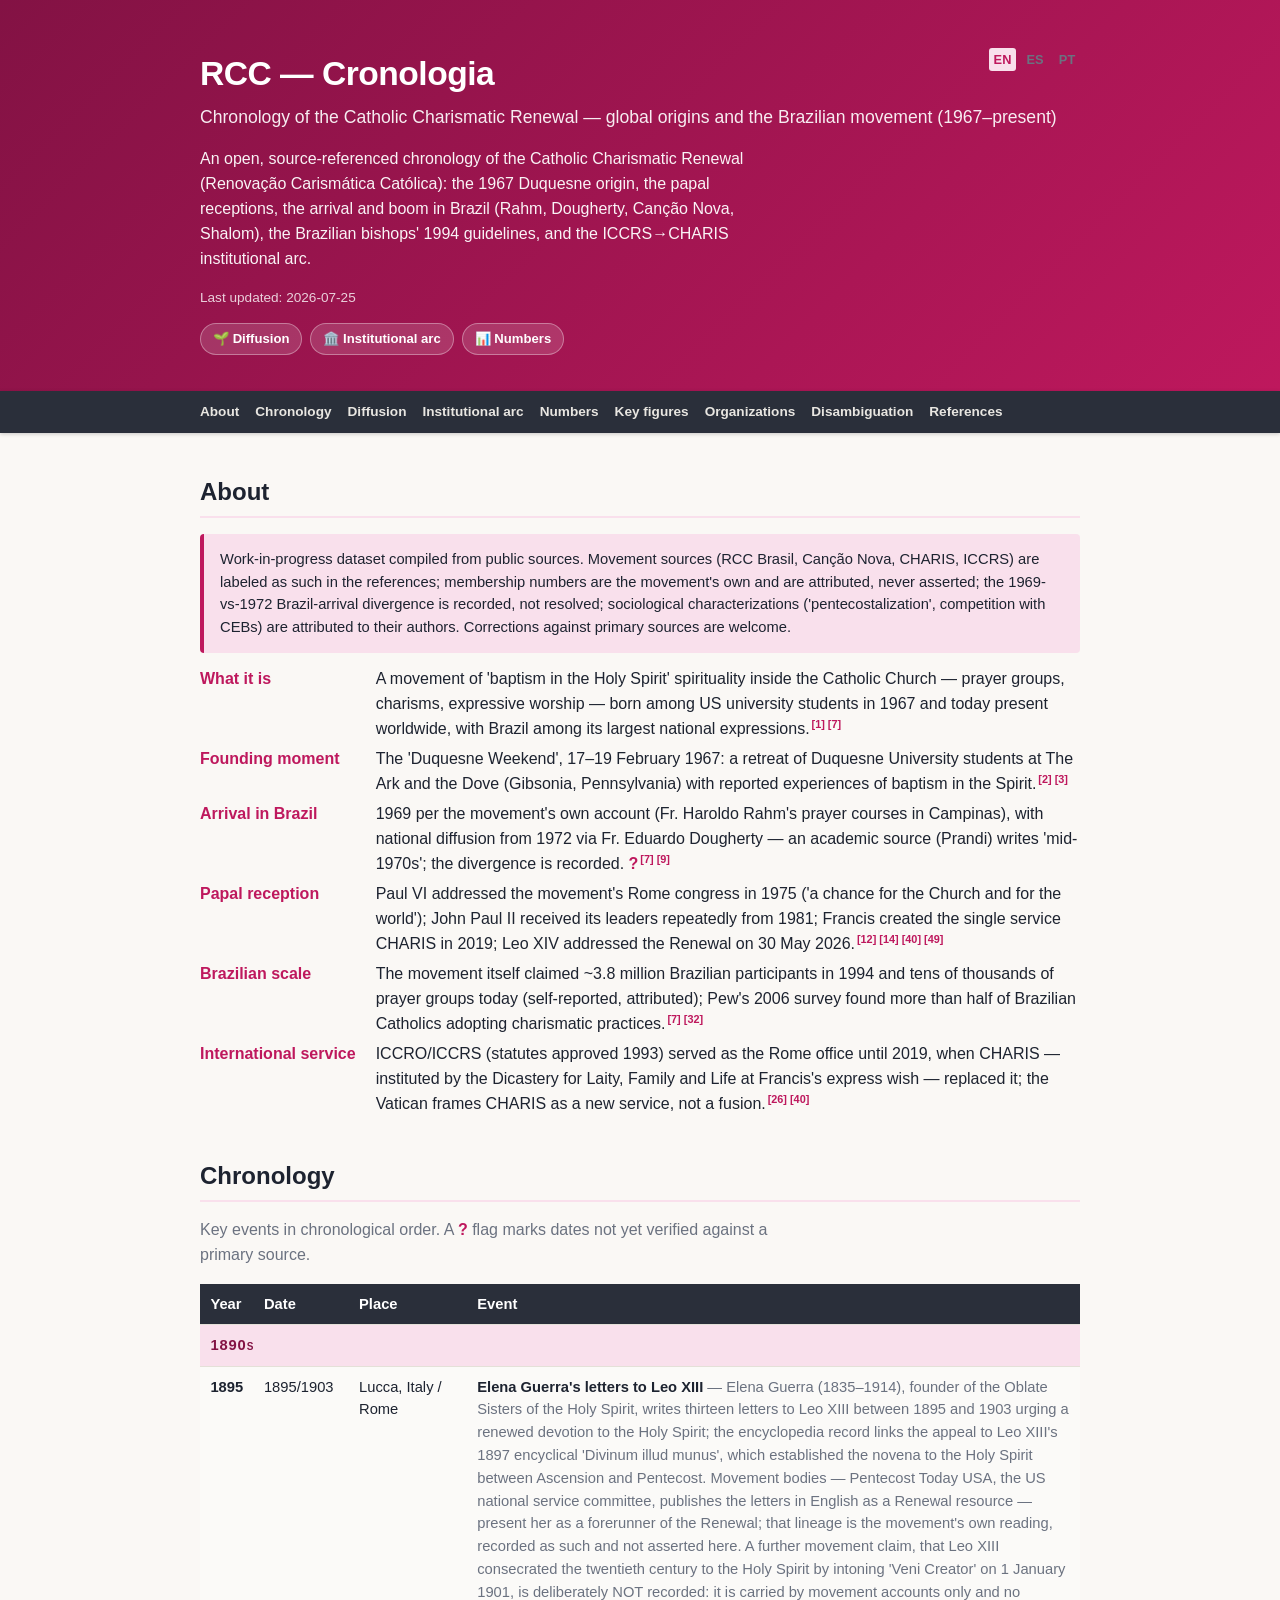
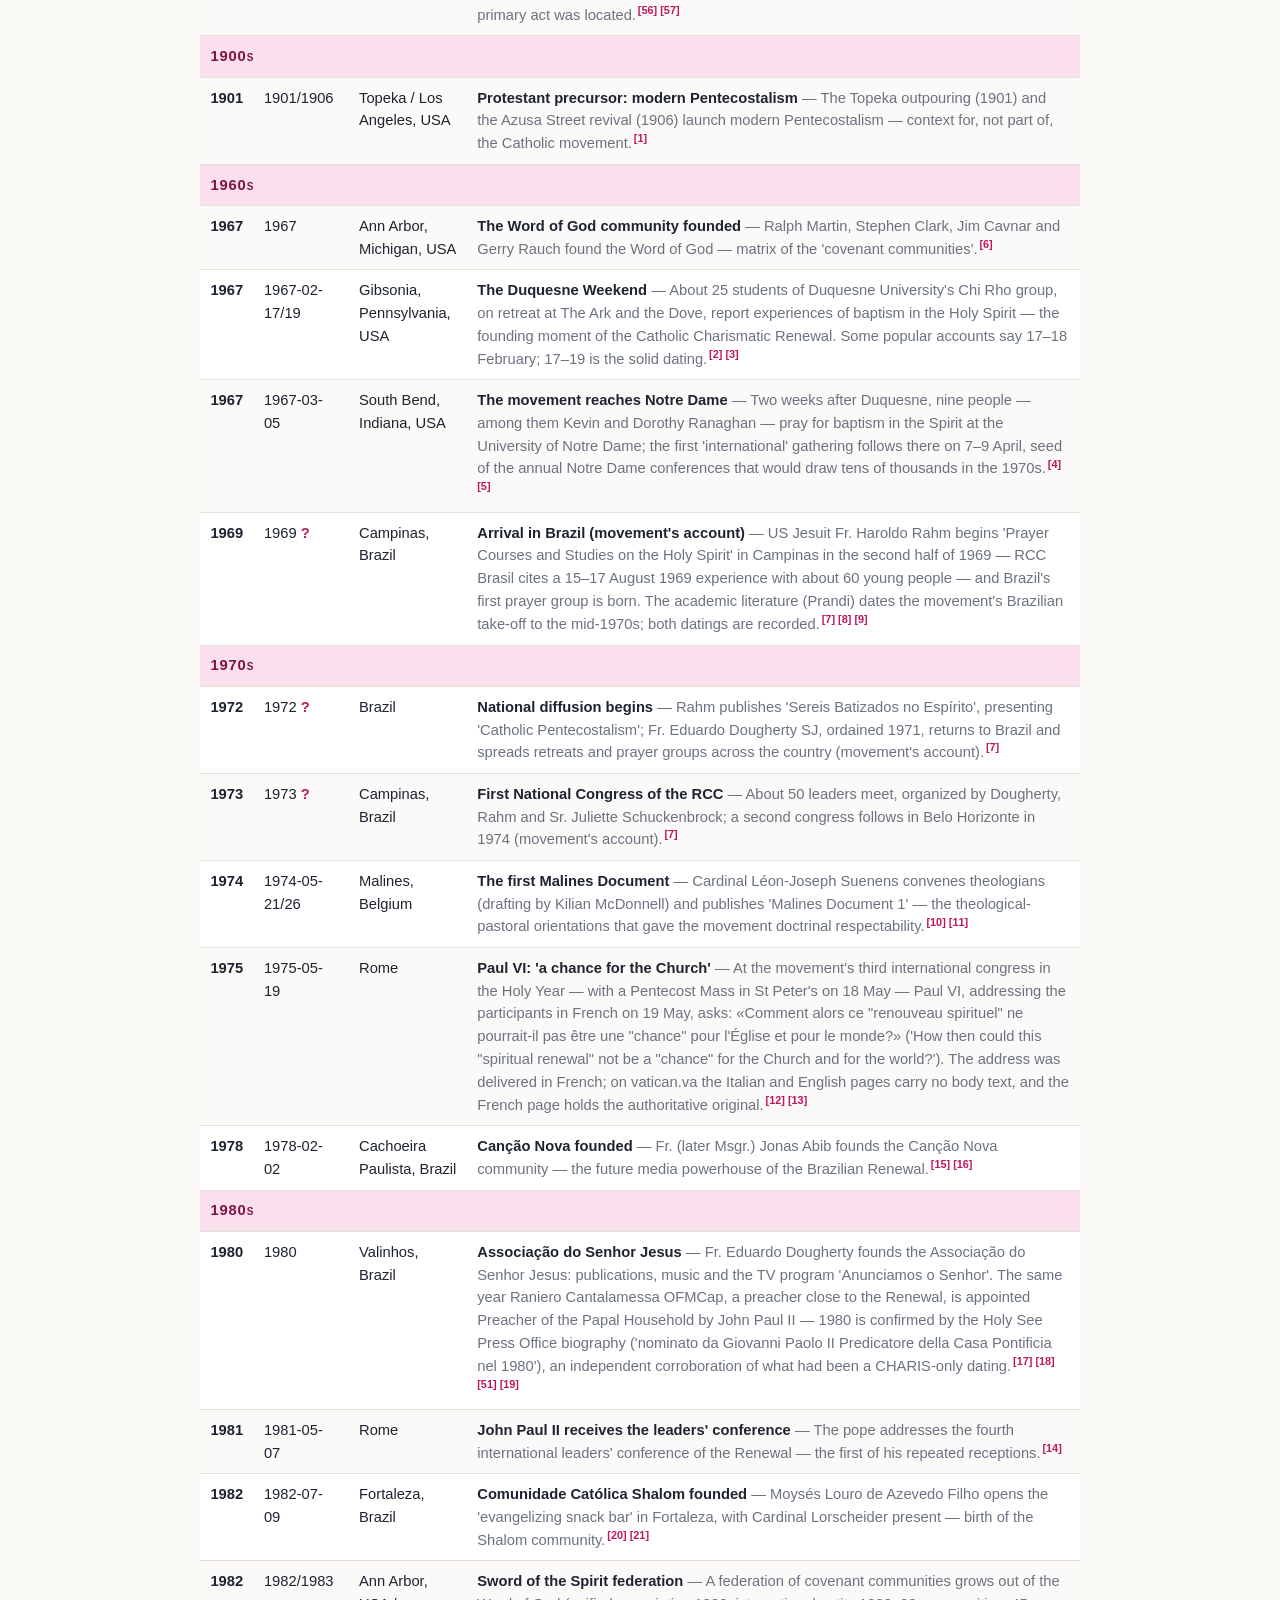
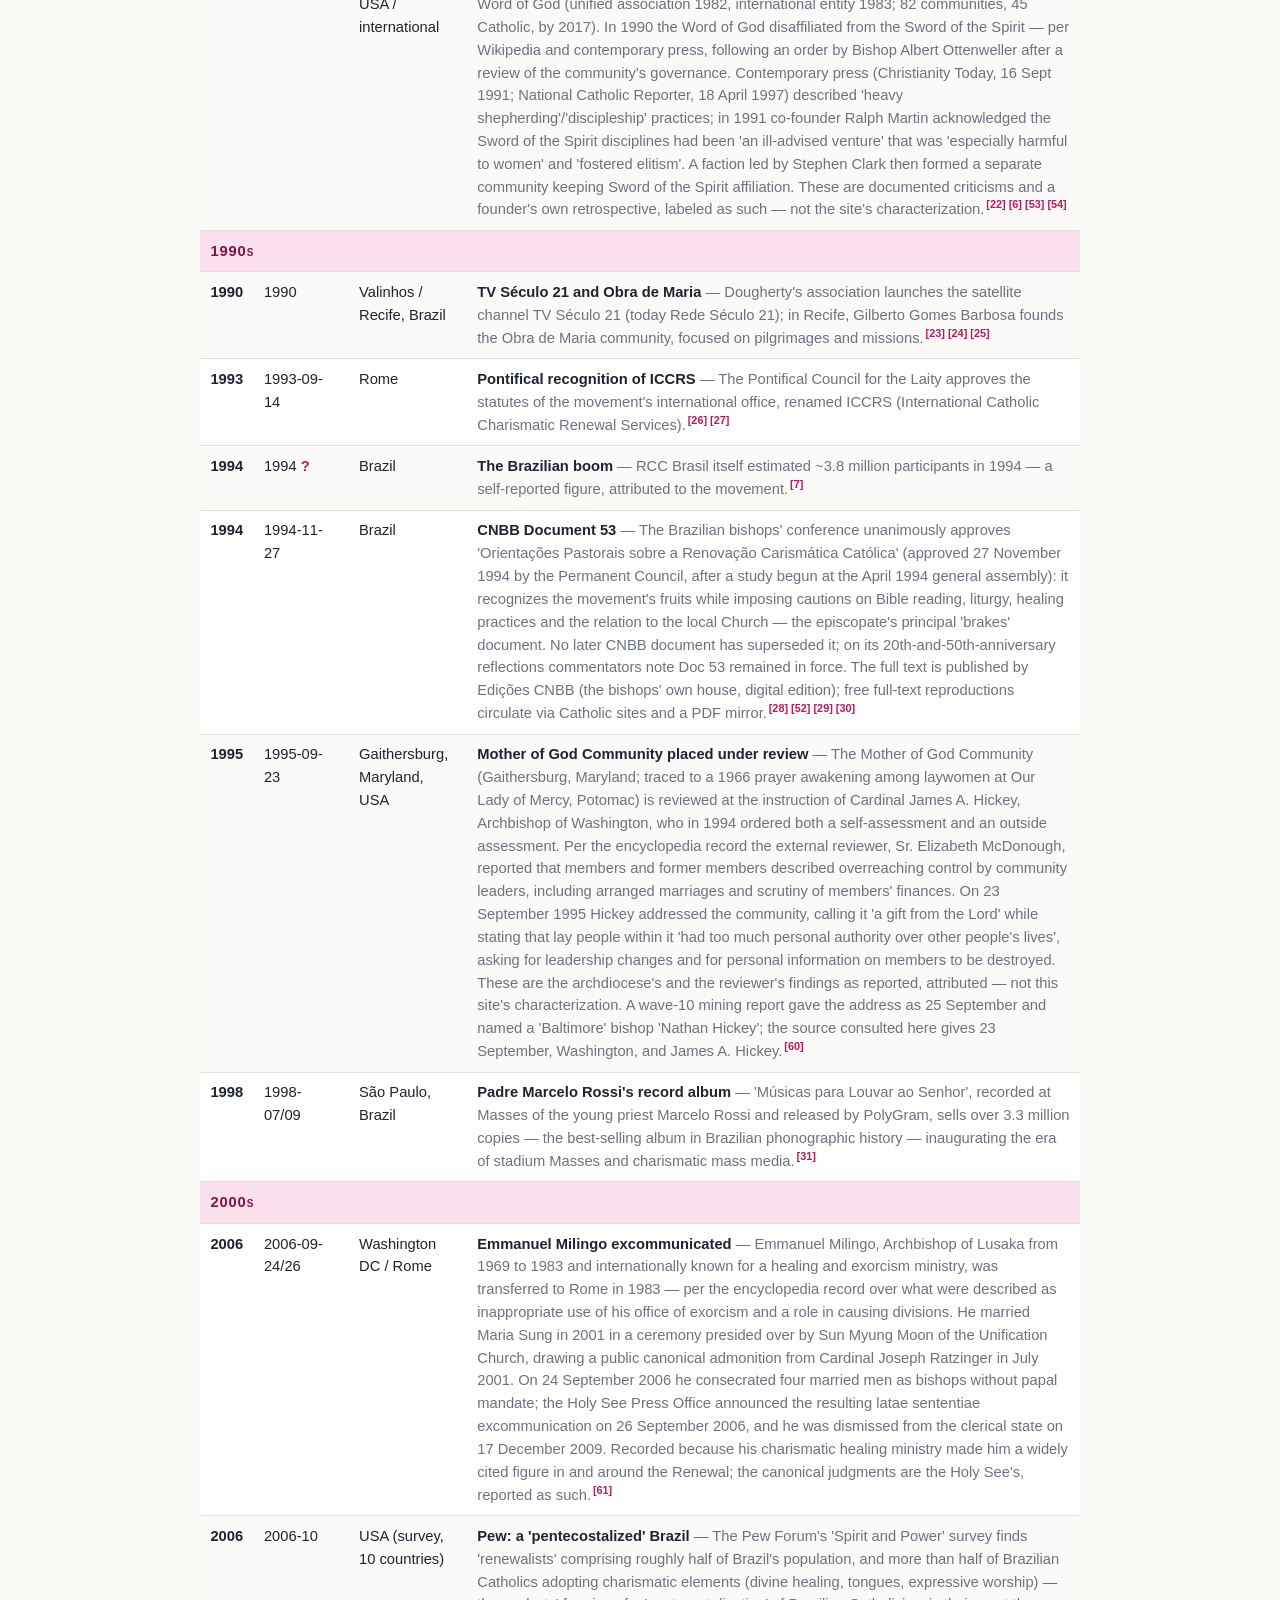
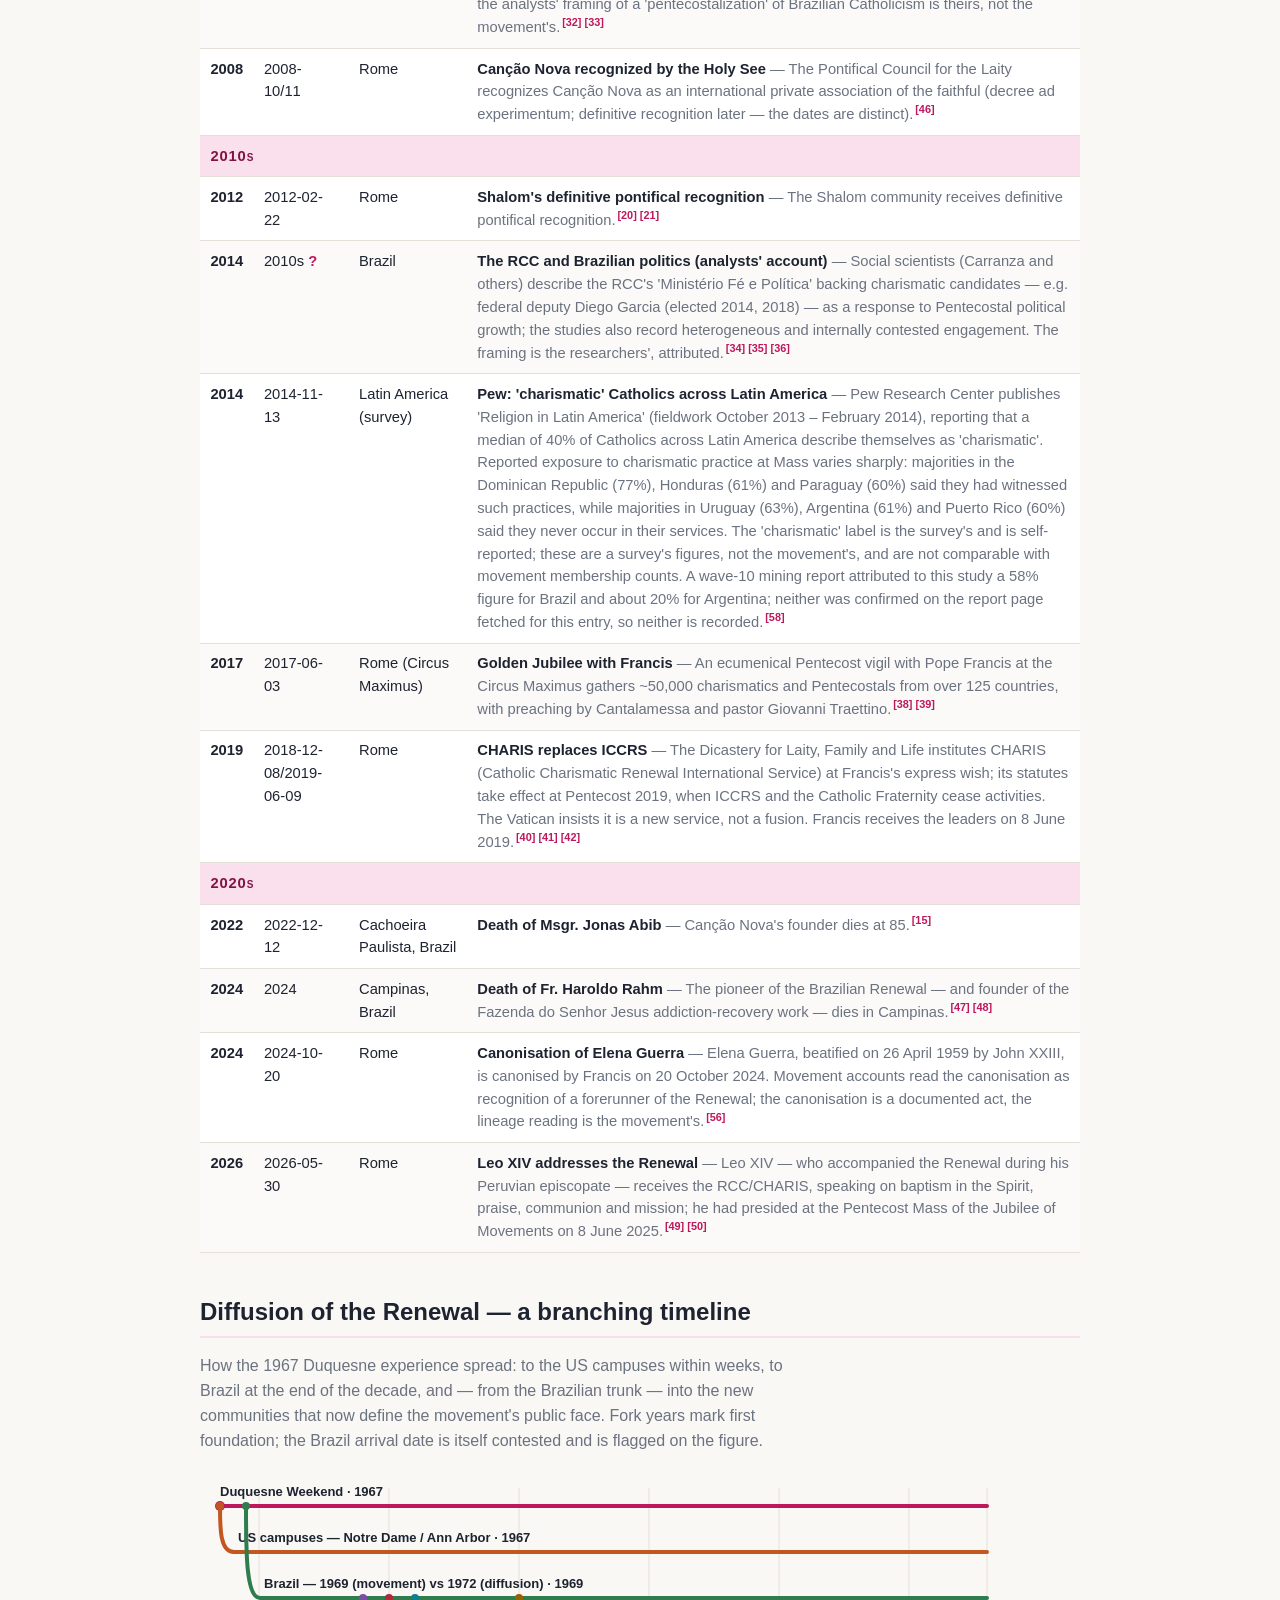
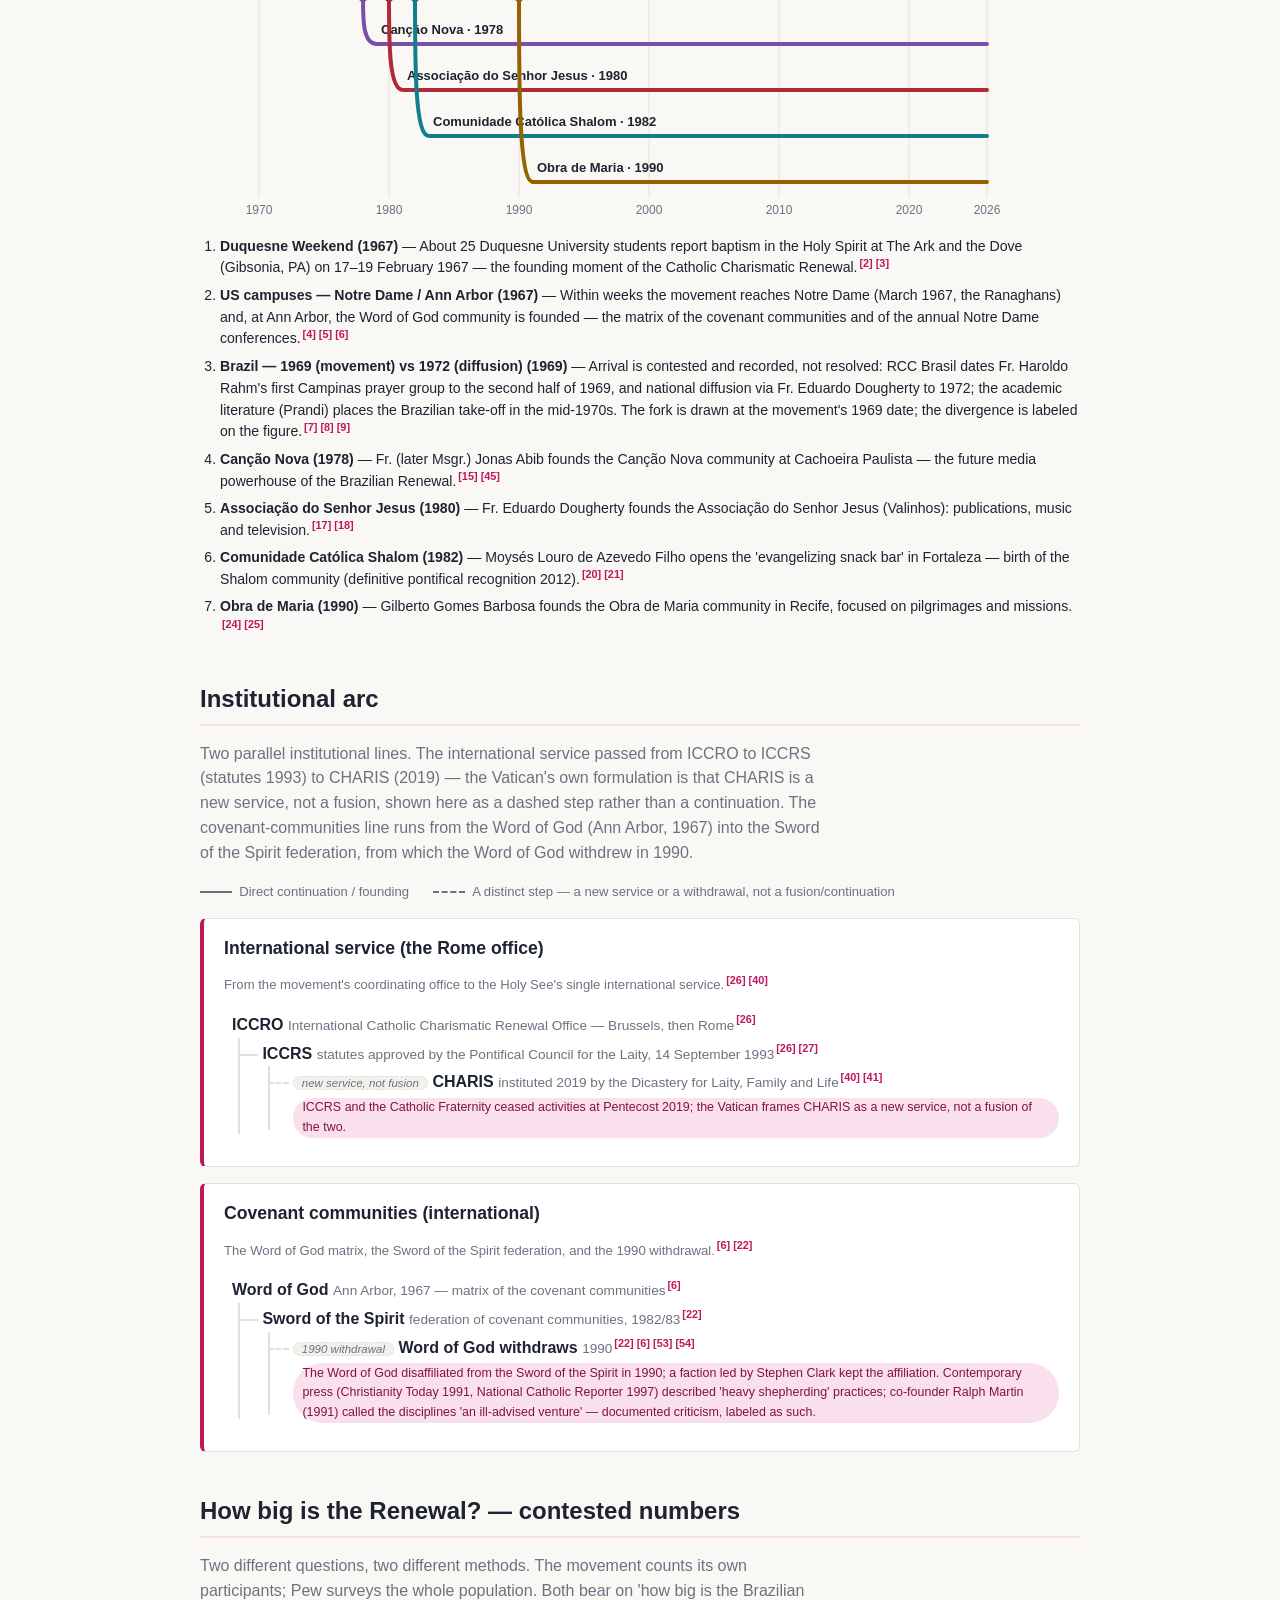
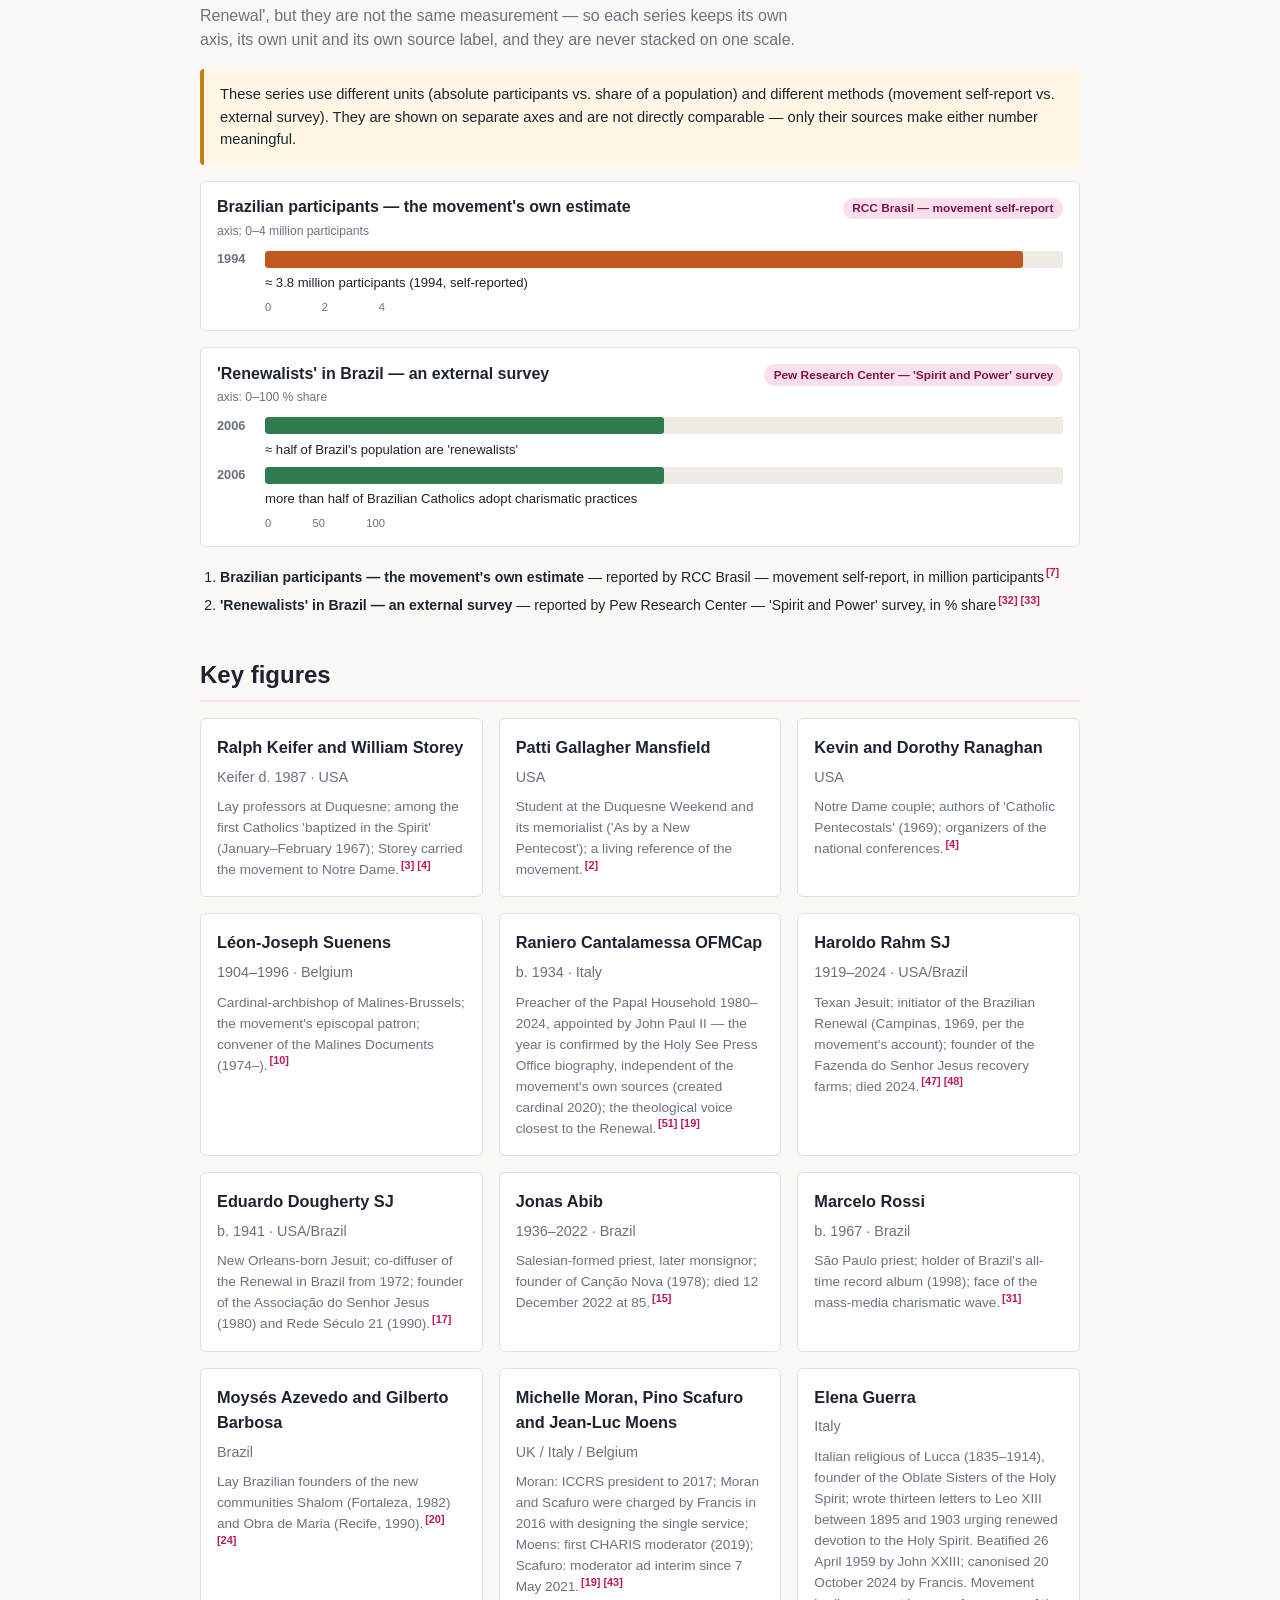
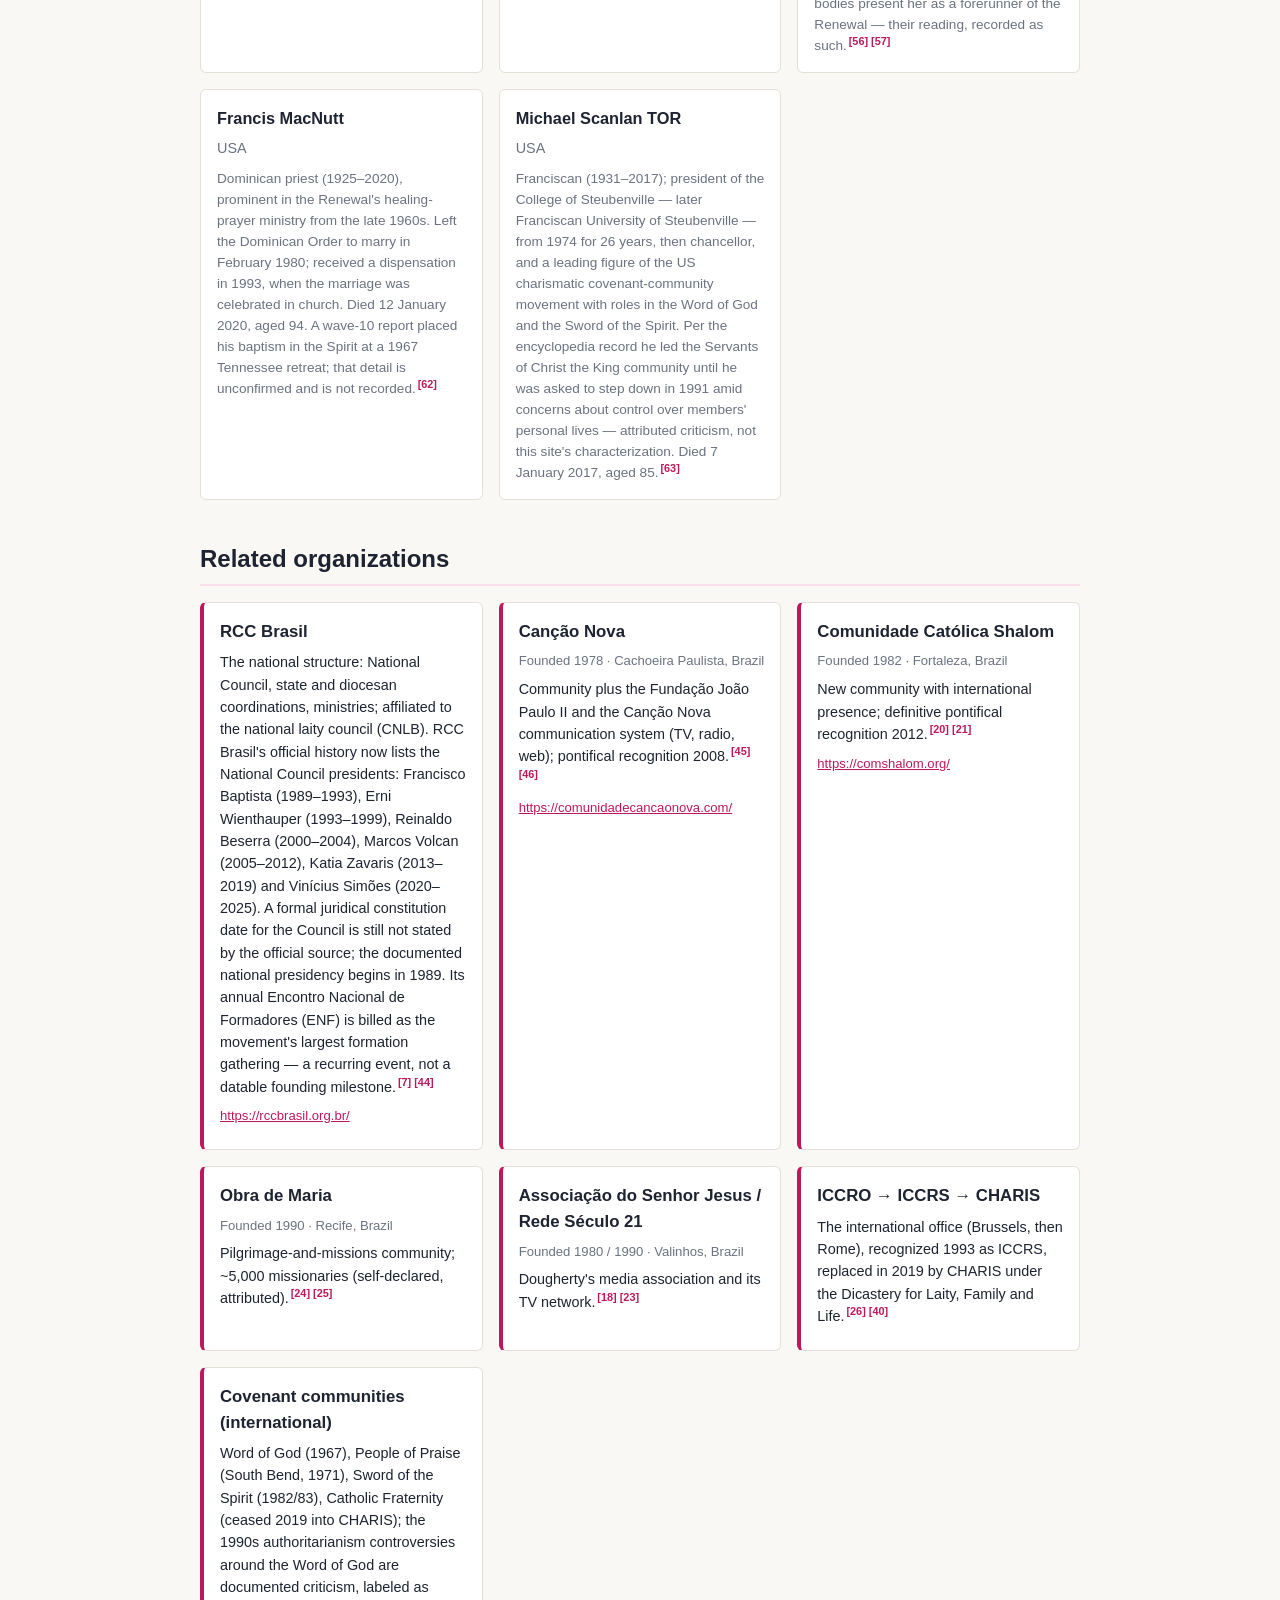
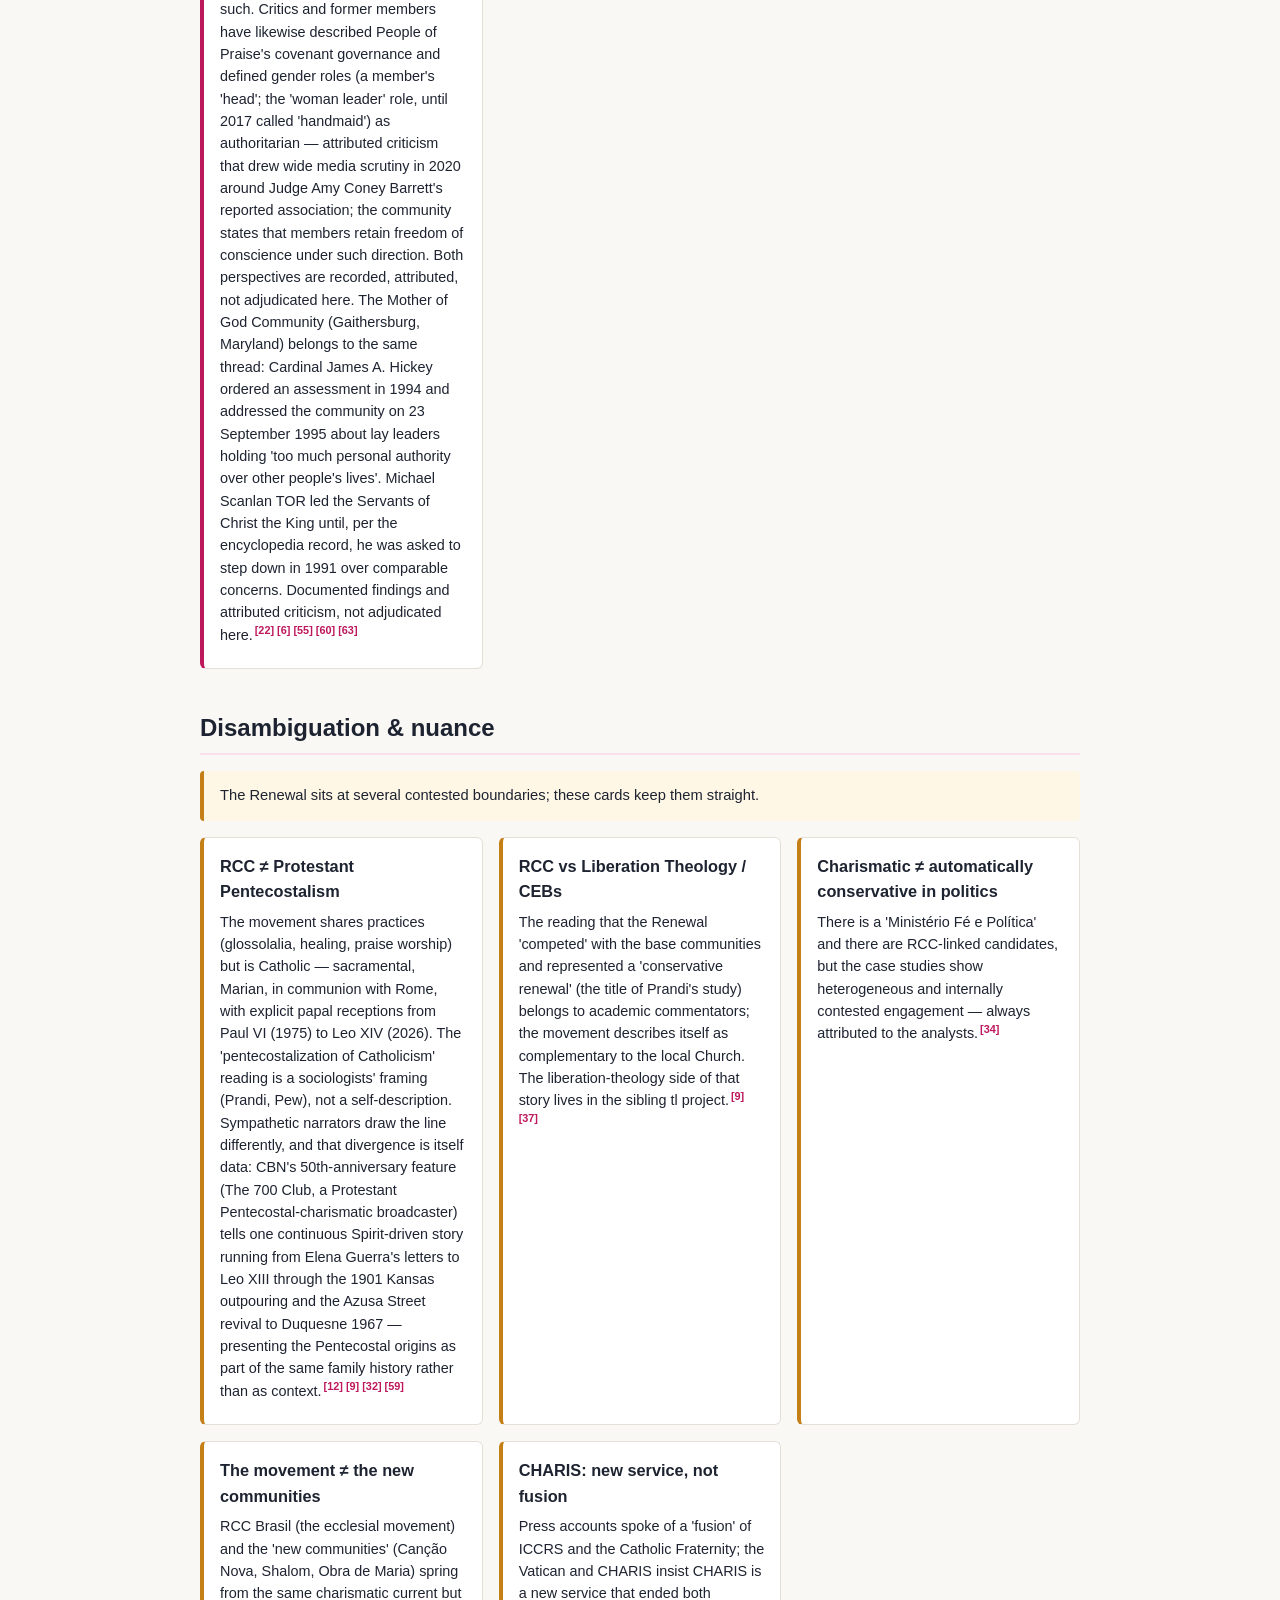
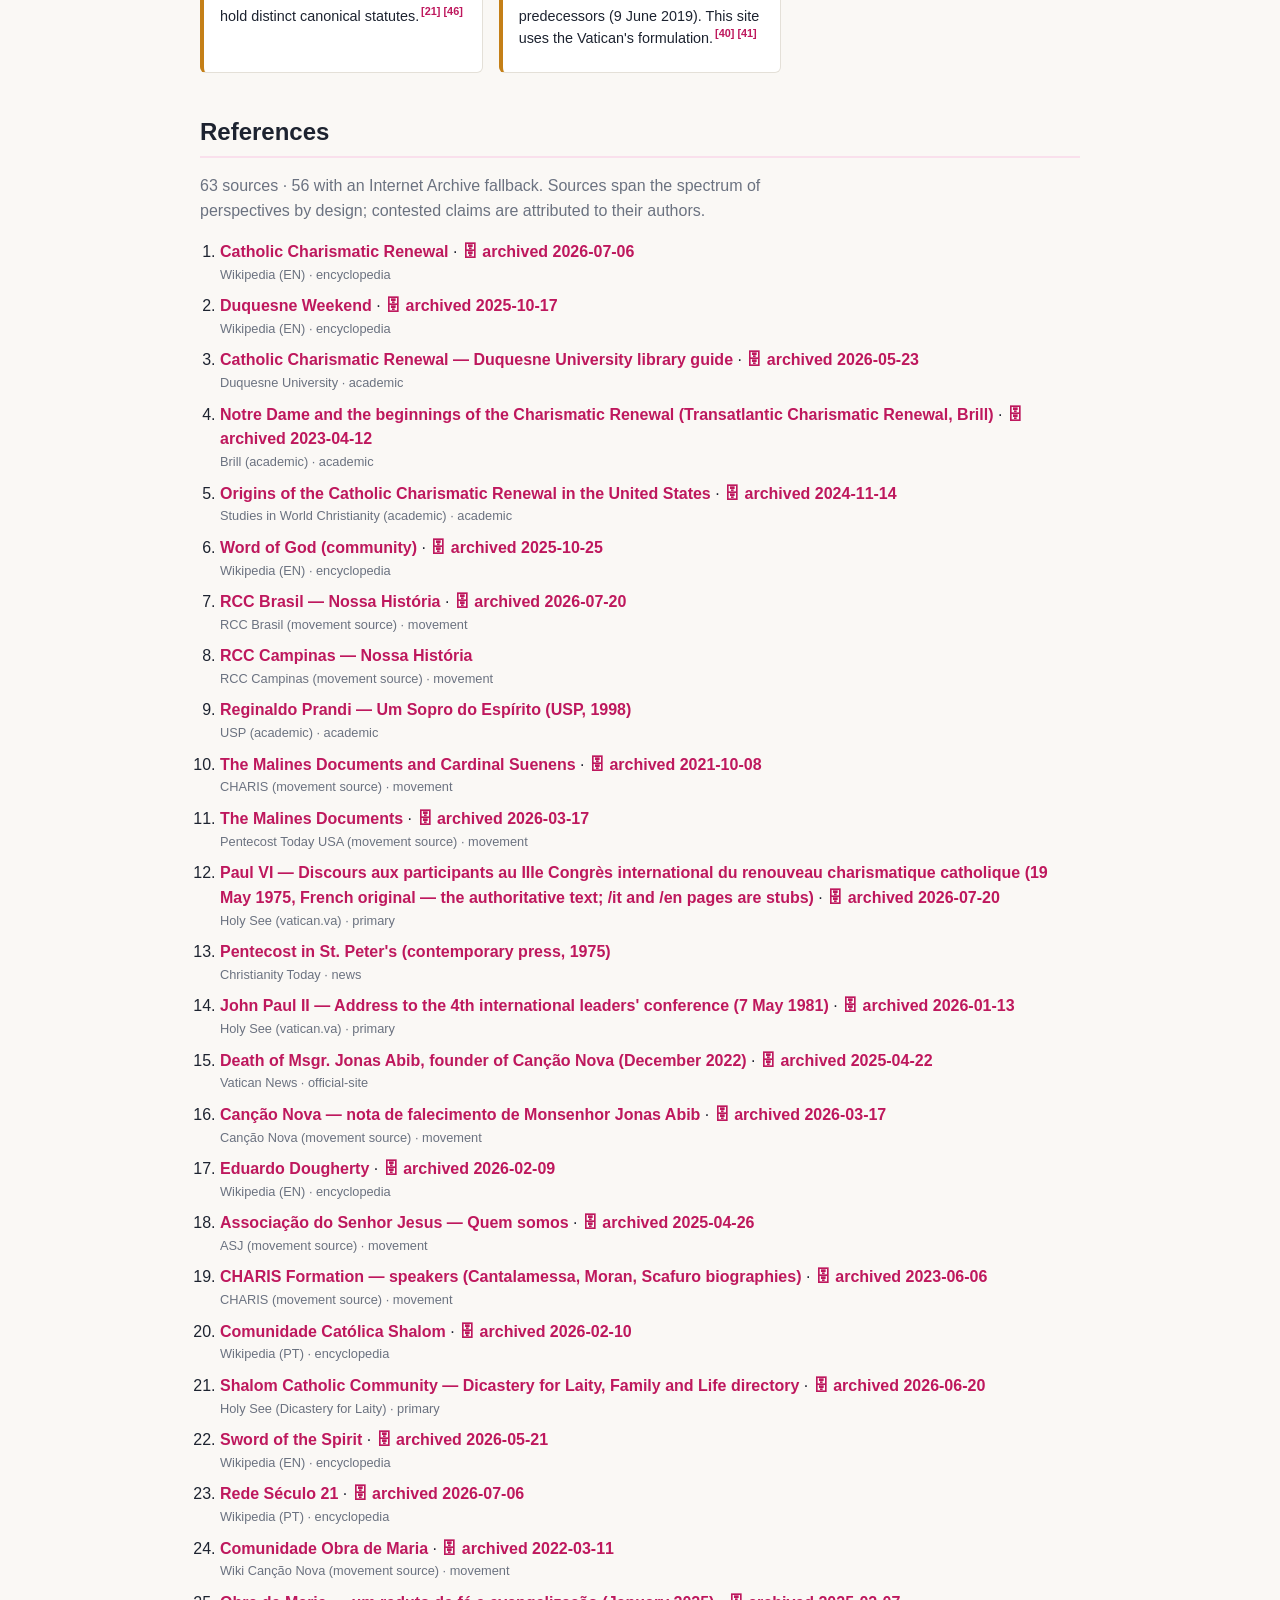
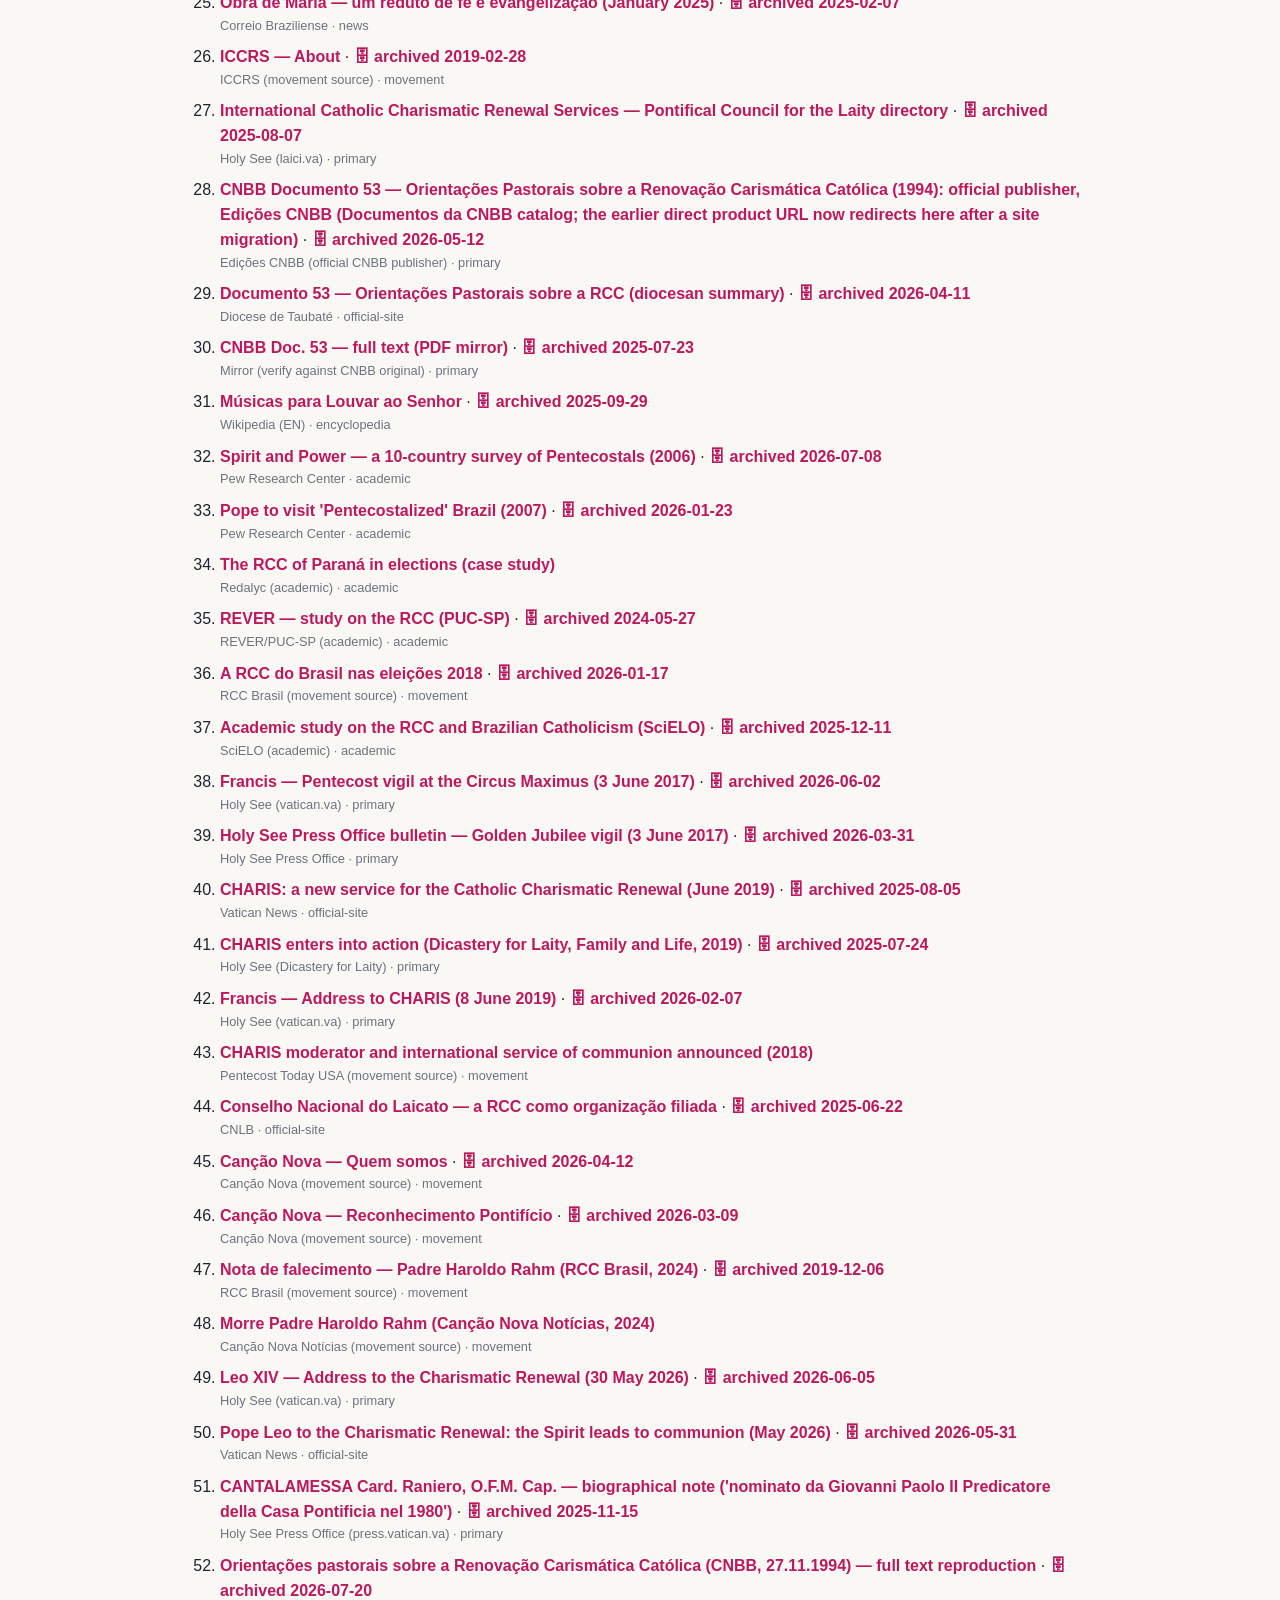
==== commit 507c7281: "Adopt PT + ES locales with per-locale SEO (#11) Adopts the cronologia/core multilingual design (core" ====
--- a/docs/index.html
+++ b/docs/index.html
@@ -2,846 +2,22 @@
 <html lang="en">
 <head>
   <meta charset="utf-8">
-  <meta name="viewport" content="width=device-width, initial-scale=1">
-  <title>RCC — Cronologia</title>
-  <meta name="description" content="An open, source-referenced chronology of the Catholic Charismatic Renewal (Renovação Carismática Católica): the 1967 Duquesne origin, the papal receptions, the arrival and boom in Brazil (Rahm, Dougherty, Canção Nova, Shalom), the Brazilian bishops&#39; 1994 guidelines, and the ICCRS→CHARIS institutional arc.">
-  <!-- Google tag (gtag.js) -->
-  <script async src="https://www.googletagmanager.com/gtag/js?id=G-R9LV1QZHVE"></script>
+  <link rel="canonical" href="https://cronologia.github.io/rcc/en/">
+  <link rel="alternate" hreflang="en" href="https://cronologia.github.io/rcc/en/">
+  <link rel="alternate" hreflang="es" href="https://cronologia.github.io/rcc/es/">
+  <link rel="alternate" hreflang="pt" href="https://cronologia.github.io/rcc/pt/">
+  <link rel="alternate" hreflang="x-default" href="https://cronologia.github.io/rcc/en/">
   <script>
-    window.dataLayer = window.dataLayer || [];
-    function gtag(){dataLayer.push(arguments);}
-    gtag('js', new Date());
-    gtag('config', 'G-R9LV1QZHVE');
+    (function () {
+      var supported = ["en","es","pt"];
+      var stored = null; try { stored = localStorage.getItem('lang'); } catch (e) {}
+      var nav = (navigator.language || 'en').slice(0, 2).toLowerCase();
+      var pick = supported.indexOf(stored) >= 0 ? stored : (supported.indexOf(nav) >= 0 ? nav : 'en');
+      location.replace('./' + pick + '/');
+    })();
   </script>
-  <link rel="stylesheet" href="styles.css">
+  <noscript><meta http-equiv="refresh" content="0; url=./en/"></noscript>
+  <title>Cronologia</title>
 </head>
-<body>
-  <header class="site-header">
-    <div class="wrap">
-      <h1>RCC — Cronologia</h1>
-      <p class="subtitle">Chronology of the Catholic Charismatic Renewal — global origins and the Brazilian movement (1967–present)</p>
-      <p class="lead">An open, source-referenced chronology of the Catholic Charismatic Renewal (Renovação Carismática Católica): the 1967 Duquesne origin, the papal receptions, the arrival and boom in Brazil (Rahm, Dougherty, Canção Nova, Shalom), the Brazilian bishops&#39; 1994 guidelines, and the ICCRS→CHARIS institutional arc.</p>
-      <p class="updated">Last updated: 2026-07-25</p>
-      <div class="viz-chips">
-        <a href="#branch-timeline">🌱 Diffusion</a>
-        <a href="#lineage">🏛️ Institutional arc</a>
-        <a href="#numbers-chart">📊 Numbers</a>
-      </div>
-    </div>
-  </header>
-
-  <nav class="site-nav">
-    <div class="wrap">
-      <a href="#about">About</a>
-      <a href="#chronology">Chronology</a>
-      <a href="#branch-timeline">Diffusion</a>
-      <a href="#lineage">Institutional arc</a>
-      <a href="#numbers-chart">Numbers</a>
-      <a href="#figures">Key figures</a>
-      <a href="#organizations">Organizations</a>
-      <a href="#disambiguation">Disambiguation</a>
-      <a href="#references">References</a>
-    </div>
-  </nav>
-
-  <main class="wrap">
-    <section id="about">
-      <h2>About</h2>
-      <p class="notice">Work-in-progress dataset compiled from public sources. Movement sources (RCC Brasil, Canção Nova, CHARIS, ICCRS) are labeled as such in the references; membership numbers are the movement&#39;s own and are attributed, never asserted; the 1969-vs-1972 Brazil-arrival divergence is recorded, not resolved; sociological characterizations (&#39;pentecostalization&#39;, competition with CEBs) are attributed to their authors. Corrections against primary sources are welcome.</p>
-      <dl class="facts">
-        <dt>What it is</dt>
-        <dd>A movement of &#39;baptism in the Holy Spirit&#39; spirituality inside the Catholic Church — prayer groups, charisms, expressive worship — born among US university students in 1967 and today present worldwide, with Brazil among its largest national expressions.<sup class="cite"><a href="#ref-1" title="Reference 1">[1]</a> <a href="#ref-7" title="Reference 7">[7]</a></sup></dd>
-        <dt>Founding moment</dt>
-        <dd>The &#39;Duquesne Weekend&#39;, 17–19 February 1967: a retreat of Duquesne University students at The Ark and the Dove (Gibsonia, Pennsylvania) with reported experiences of baptism in the Spirit.<sup class="cite"><a href="#ref-2" title="Reference 2">[2]</a> <a href="#ref-3" title="Reference 3">[3]</a></sup></dd>
-        <dt>Arrival in Brazil</dt>
-        <dd>1969 per the movement&#39;s own account (Fr. Haroldo Rahm&#39;s prayer courses in Campinas), with national diffusion from 1972 via Fr. Eduardo Dougherty — an academic source (Prandi) writes &#39;mid-1970s&#39;; the divergence is recorded. <span class="flag" title="Not yet verified against a primary source">?</span><sup class="cite"><a href="#ref-7" title="Reference 7">[7]</a> <a href="#ref-9" title="Reference 9">[9]</a></sup></dd>
-        <dt>Papal reception</dt>
-        <dd>Paul VI addressed the movement&#39;s Rome congress in 1975 (&#39;a chance for the Church and for the world&#39;); John Paul II received its leaders repeatedly from 1981; Francis created the single service CHARIS in 2019; Leo XIV addressed the Renewal on 30 May 2026.<sup class="cite"><a href="#ref-12" title="Reference 12">[12]</a> <a href="#ref-14" title="Reference 14">[14]</a> <a href="#ref-40" title="Reference 40">[40]</a> <a href="#ref-49" title="Reference 49">[49]</a></sup></dd>
-        <dt>Brazilian scale</dt>
-        <dd>The movement itself claimed ~3.8 million Brazilian participants in 1994 and tens of thousands of prayer groups today (self-reported, attributed); Pew&#39;s 2006 survey found more than half of Brazilian Catholics adopting charismatic practices.<sup class="cite"><a href="#ref-7" title="Reference 7">[7]</a> <a href="#ref-32" title="Reference 32">[32]</a></sup></dd>
-        <dt>International service</dt>
-        <dd>ICCRO/ICCRS (statutes approved 1993) served as the Rome office until 2019, when CHARIS — instituted by the Dicastery for Laity, Family and Life at Francis&#39;s express wish — replaced it; the Vatican frames CHARIS as a new service, not a fusion.<sup class="cite"><a href="#ref-26" title="Reference 26">[26]</a> <a href="#ref-40" title="Reference 40">[40]</a></sup></dd>
-      </dl>
-    </section>
-
-    <section id="chronology">
-      <h2>Chronology</h2>
-      <p class="section-intro">Key events in chronological order. A <span class="flag">?</span> flag marks
-      dates not yet verified against a primary source.</p>
-      <div class="table-scroll">
-      <table class="meetings">
-        <thead>
-          <tr><th>Year</th><th>Date</th><th>Place</th><th>Event</th></tr>
-        </thead>
-        <tbody>
-        <tr class="decade-row"><th colspan="4">1890s</th></tr>
-        <tr>
-          <td class="year">1895</td>
-          <td>1895/1903</td>
-          <td>Lucca, Italy / Rome</td>
-          <td><strong>Elena Guerra&#39;s letters to Leo XIII</strong> <span class="muted">— Elena Guerra (1835–1914), founder of the Oblate Sisters of the Holy Spirit, writes thirteen letters to Leo XIII between 1895 and 1903 urging a renewed devotion to the Holy Spirit; the encyclopedia record links the appeal to Leo XIII&#39;s 1897 encyclical &#39;Divinum illud munus&#39;, which established the novena to the Holy Spirit between Ascension and Pentecost. Movement bodies — Pentecost Today USA, the US national service committee, publishes the letters in English as a Renewal resource — present her as a forerunner of the Renewal; that lineage is the movement&#39;s own reading, recorded as such and not asserted here. A further movement claim, that Leo XIII consecrated the twentieth century to the Holy Spirit by intoning &#39;Veni Creator&#39; on 1 January 1901, is deliberately NOT recorded: it is carried by movement accounts only and no primary act was located.</span><sup class="cite"><a href="#ref-56" title="Reference 56">[56]</a> <a href="#ref-57" title="Reference 57">[57]</a></sup></td>
-        </tr>
-        <tr class="decade-row"><th colspan="4">1900s</th></tr>
-        <tr>
-          <td class="year">1901</td>
-          <td>1901/1906</td>
-          <td>Topeka / Los Angeles, USA</td>
-          <td><strong>Protestant precursor: modern Pentecostalism</strong> <span class="muted">— The Topeka outpouring (1901) and the Azusa Street revival (1906) launch modern Pentecostalism — context for, not part of, the Catholic movement.</span><sup class="cite"><a href="#ref-1" title="Reference 1">[1]</a></sup></td>
-        </tr>
-        <tr class="decade-row"><th colspan="4">1960s</th></tr>
-        <tr>
-          <td class="year">1967</td>
-          <td>1967</td>
-          <td>Ann Arbor, Michigan, USA</td>
-          <td><strong>The Word of God community founded</strong> <span class="muted">— Ralph Martin, Stephen Clark, Jim Cavnar and Gerry Rauch found the Word of God — matrix of the &#39;covenant communities&#39;.</span><sup class="cite"><a href="#ref-6" title="Reference 6">[6]</a></sup></td>
-        </tr>
-        <tr>
-          <td class="year">1967</td>
-          <td>1967-02-17/19</td>
-          <td>Gibsonia, Pennsylvania, USA</td>
-          <td><strong>The Duquesne Weekend</strong> <span class="muted">— About 25 students of Duquesne University&#39;s Chi Rho group, on retreat at The Ark and the Dove, report experiences of baptism in the Holy Spirit — the founding moment of the Catholic Charismatic Renewal. Some popular accounts say 17–18 February; 17–19 is the solid dating.</span><sup class="cite"><a href="#ref-2" title="Reference 2">[2]</a> <a href="#ref-3" title="Reference 3">[3]</a></sup></td>
-        </tr>
-        <tr>
-          <td class="year">1967</td>
-          <td>1967-03-05</td>
-          <td>South Bend, Indiana, USA</td>
-          <td><strong>The movement reaches Notre Dame</strong> <span class="muted">— Two weeks after Duquesne, nine people — among them Kevin and Dorothy Ranaghan — pray for baptism in the Spirit at the University of Notre Dame; the first &#39;international&#39; gathering follows there on 7–9 April, seed of the annual Notre Dame conferences that would draw tens of thousands in the 1970s.</span><sup class="cite"><a href="#ref-4" title="Reference 4">[4]</a> <a href="#ref-5" title="Reference 5">[5]</a></sup></td>
-        </tr>
-        <tr>
-          <td class="year">1969</td>
-          <td>1969 <span class="flag" title="Date not yet verified against a primary source">?</span></td>
-          <td>Campinas, Brazil</td>
-          <td><strong>Arrival in Brazil (movement&#39;s account)</strong> <span class="muted">— US Jesuit Fr. Haroldo Rahm begins &#39;Prayer Courses and Studies on the Holy Spirit&#39; in Campinas in the second half of 1969 — RCC Brasil cites a 15–17 August 1969 experience with about 60 young people — and Brazil&#39;s first prayer group is born. The academic literature (Prandi) dates the movement&#39;s Brazilian take-off to the mid-1970s; both datings are recorded.</span><sup class="cite"><a href="#ref-7" title="Reference 7">[7]</a> <a href="#ref-8" title="Reference 8">[8]</a> <a href="#ref-9" title="Reference 9">[9]</a></sup></td>
-        </tr>
-        <tr class="decade-row"><th colspan="4">1970s</th></tr>
-        <tr>
-          <td class="year">1972</td>
-          <td>1972 <span class="flag" title="Date not yet verified against a primary source">?</span></td>
-          <td>Brazil</td>
-          <td><strong>National diffusion begins</strong> <span class="muted">— Rahm publishes &#39;Sereis Batizados no Espírito&#39;, presenting &#39;Catholic Pentecostalism&#39;; Fr. Eduardo Dougherty SJ, ordained 1971, returns to Brazil and spreads retreats and prayer groups across the country (movement&#39;s account).</span><sup class="cite"><a href="#ref-7" title="Reference 7">[7]</a></sup></td>
-        </tr>
-        <tr>
-          <td class="year">1973</td>
-          <td>1973 <span class="flag" title="Date not yet verified against a primary source">?</span></td>
-          <td>Campinas, Brazil</td>
-          <td><strong>First National Congress of the RCC</strong> <span class="muted">— About 50 leaders meet, organized by Dougherty, Rahm and Sr. Juliette Schuckenbrock; a second congress follows in Belo Horizonte in 1974 (movement&#39;s account).</span><sup class="cite"><a href="#ref-7" title="Reference 7">[7]</a></sup></td>
-        </tr>
-        <tr>
-          <td class="year">1974</td>
-          <td>1974-05-21/26</td>
-          <td>Malines, Belgium</td>
-          <td><strong>The first Malines Document</strong> <span class="muted">— Cardinal Léon-Joseph Suenens convenes theologians (drafting by Kilian McDonnell) and publishes &#39;Malines Document 1&#39; — the theological-pastoral orientations that gave the movement doctrinal respectability.</span><sup class="cite"><a href="#ref-10" title="Reference 10">[10]</a> <a href="#ref-11" title="Reference 11">[11]</a></sup></td>
-        </tr>
-        <tr>
-          <td class="year">1975</td>
-          <td>1975-05-19</td>
-          <td>Rome</td>
-          <td><strong>Paul VI: &#39;a chance for the Church&#39;</strong> <span class="muted">— At the movement&#39;s third international congress in the Holy Year — with a Pentecost Mass in St Peter&#39;s on 18 May — Paul VI, addressing the participants in French on 19 May, asks: «Comment alors ce &quot;renouveau spirituel&quot; ne pourrait-il pas être une &quot;chance&quot; pour l&#39;Église et pour le monde?» (&#39;How then could this &quot;spiritual renewal&quot; not be a &quot;chance&quot; for the Church and for the world?&#39;). The address was delivered in French; on vatican.va the Italian and English pages carry no body text, and the French page holds the authoritative original.</span><sup class="cite"><a href="#ref-12" title="Reference 12">[12]</a> <a href="#ref-13" title="Reference 13">[13]</a></sup></td>
-        </tr>
-        <tr>
-          <td class="year">1978</td>
-          <td>1978-02-02</td>
-          <td>Cachoeira Paulista, Brazil</td>
-          <td><strong>Canção Nova founded</strong> <span class="muted">— Fr. (later Msgr.) Jonas Abib founds the Canção Nova community — the future media powerhouse of the Brazilian Renewal.</span><sup class="cite"><a href="#ref-15" title="Reference 15">[15]</a> <a href="#ref-16" title="Reference 16">[16]</a></sup></td>
-        </tr>
-        <tr class="decade-row"><th colspan="4">1980s</th></tr>
-        <tr>
-          <td class="year">1980</td>
-          <td>1980</td>
-          <td>Valinhos, Brazil</td>
-          <td><strong>Associação do Senhor Jesus</strong> <span class="muted">— Fr. Eduardo Dougherty founds the Associação do Senhor Jesus: publications, music and the TV program &#39;Anunciamos o Senhor&#39;. The same year Raniero Cantalamessa OFMCap, a preacher close to the Renewal, is appointed Preacher of the Papal Household by John Paul II — 1980 is confirmed by the Holy See Press Office biography (&#39;nominato da Giovanni Paolo II Predicatore della Casa Pontificia nel 1980&#39;), an independent corroboration of what had been a CHARIS-only dating.</span><sup class="cite"><a href="#ref-17" title="Reference 17">[17]</a> <a href="#ref-18" title="Reference 18">[18]</a> <a href="#ref-51" title="Reference 51">[51]</a> <a href="#ref-19" title="Reference 19">[19]</a></sup></td>
-        </tr>
-        <tr>
-          <td class="year">1981</td>
-          <td>1981-05-07</td>
-          <td>Rome</td>
-          <td><strong>John Paul II receives the leaders&#39; conference</strong> <span class="muted">— The pope addresses the fourth international leaders&#39; conference of the Renewal — the first of his repeated receptions.</span><sup class="cite"><a href="#ref-14" title="Reference 14">[14]</a></sup></td>
-        </tr>
-        <tr>
-          <td class="year">1982</td>
-          <td>1982-07-09</td>
-          <td>Fortaleza, Brazil</td>
-          <td><strong>Comunidade Católica Shalom founded</strong> <span class="muted">— Moysés Louro de Azevedo Filho opens the &#39;evangelizing snack bar&#39; in Fortaleza, with Cardinal Lorscheider present — birth of the Shalom community.</span><sup class="cite"><a href="#ref-20" title="Reference 20">[20]</a> <a href="#ref-21" title="Reference 21">[21]</a></sup></td>
-        </tr>
-        <tr>
-          <td class="year">1982</td>
-          <td>1982/1983</td>
-          <td>Ann Arbor, USA / international</td>
-          <td><strong>Sword of the Spirit federation</strong> <span class="muted">— A federation of covenant communities grows out of the Word of God (unified association 1982, international entity 1983; 82 communities, 45 Catholic, by 2017). In 1990 the Word of God disaffiliated from the Sword of the Spirit — per Wikipedia and contemporary press, following an order by Bishop Albert Ottenweller after a review of the community&#39;s governance. Contemporary press (Christianity Today, 16 Sept 1991; National Catholic Reporter, 18 April 1997) described &#39;heavy shepherding&#39;/&#39;discipleship&#39; practices; in 1991 co-founder Ralph Martin acknowledged the Sword of the Spirit disciplines had been &#39;an ill-advised venture&#39; that was &#39;especially harmful to women&#39; and &#39;fostered elitism&#39;. A faction led by Stephen Clark then formed a separate community keeping Sword of the Spirit affiliation. These are documented criticisms and a founder&#39;s own retrospective, labeled as such — not the site&#39;s characterization.</span><sup class="cite"><a href="#ref-22" title="Reference 22">[22]</a> <a href="#ref-6" title="Reference 6">[6]</a> <a href="#ref-53" title="Reference 53">[53]</a> <a href="#ref-54" title="Reference 54">[54]</a></sup></td>
-        </tr>
-        <tr class="decade-row"><th colspan="4">1990s</th></tr>
-        <tr>
-          <td class="year">1990</td>
-          <td>1990</td>
-          <td>Valinhos / Recife, Brazil</td>
-          <td><strong>TV Século 21 and Obra de Maria</strong> <span class="muted">— Dougherty&#39;s association launches the satellite channel TV Século 21 (today Rede Século 21); in Recife, Gilberto Gomes Barbosa founds the Obra de Maria community, focused on pilgrimages and missions.</span><sup class="cite"><a href="#ref-23" title="Reference 23">[23]</a> <a href="#ref-24" title="Reference 24">[24]</a> <a href="#ref-25" title="Reference 25">[25]</a></sup></td>
-        </tr>
-        <tr>
-          <td class="year">1993</td>
-          <td>1993-09-14</td>
-          <td>Rome</td>
-          <td><strong>Pontifical recognition of ICCRS</strong> <span class="muted">— The Pontifical Council for the Laity approves the statutes of the movement&#39;s international office, renamed ICCRS (International Catholic Charismatic Renewal Services).</span><sup class="cite"><a href="#ref-26" title="Reference 26">[26]</a> <a href="#ref-27" title="Reference 27">[27]</a></sup></td>
-        </tr>
-        <tr>
-          <td class="year">1994</td>
-          <td>1994 <span class="flag" title="Date not yet verified against a primary source">?</span></td>
-          <td>Brazil</td>
-          <td><strong>The Brazilian boom</strong> <span class="muted">— RCC Brasil itself estimated ~3.8 million participants in 1994 — a self-reported figure, attributed to the movement.</span><sup class="cite"><a href="#ref-7" title="Reference 7">[7]</a></sup></td>
-        </tr>
-        <tr>
-          <td class="year">1994</td>
-          <td>1994-11-27</td>
-          <td>Brazil</td>
-          <td><strong>CNBB Document 53</strong> <span class="muted">— The Brazilian bishops&#39; conference unanimously approves &#39;Orientações Pastorais sobre a Renovação Carismática Católica&#39; (approved 27 November 1994 by the Permanent Council, after a study begun at the April 1994 general assembly): it recognizes the movement&#39;s fruits while imposing cautions on Bible reading, liturgy, healing practices and the relation to the local Church — the episcopate&#39;s principal &#39;brakes&#39; document. No later CNBB document has superseded it; on its 20th-and-50th-anniversary reflections commentators note Doc 53 remained in force. The full text is published by Edições CNBB (the bishops&#39; own house, digital edition); free full-text reproductions circulate via Catholic sites and a PDF mirror.</span><sup class="cite"><a href="#ref-28" title="Reference 28">[28]</a> <a href="#ref-52" title="Reference 52">[52]</a> <a href="#ref-29" title="Reference 29">[29]</a> <a href="#ref-30" title="Reference 30">[30]</a></sup></td>
-        </tr>
-        <tr>
-          <td class="year">1995</td>
-          <td>1995-09-23</td>
-          <td>Gaithersburg, Maryland, USA</td>
-          <td><strong>Mother of God Community placed under review</strong> <span class="muted">— The Mother of God Community (Gaithersburg, Maryland; traced to a 1966 prayer awakening among laywomen at Our Lady of Mercy, Potomac) is reviewed at the instruction of Cardinal James A. Hickey, Archbishop of Washington, who in 1994 ordered both a self-assessment and an outside assessment. Per the encyclopedia record the external reviewer, Sr. Elizabeth McDonough, reported that members and former members described overreaching control by community leaders, including arranged marriages and scrutiny of members&#39; finances. On 23 September 1995 Hickey addressed the community, calling it &#39;a gift from the Lord&#39; while stating that lay people within it &#39;had too much personal authority over other people&#39;s lives&#39;, asking for leadership changes and for personal information on members to be destroyed. These are the archdiocese&#39;s and the reviewer&#39;s findings as reported, attributed — not this site&#39;s characterization. A wave-10 mining report gave the address as 25 September and named a &#39;Baltimore&#39; bishop &#39;Nathan Hickey&#39;; the source consulted here gives 23 September, Washington, and James A. Hickey.</span><sup class="cite"><a href="#ref-60" title="Reference 60">[60]</a></sup></td>
-        </tr>
-        <tr>
-          <td class="year">1998</td>
-          <td>1998-07/09</td>
-          <td>São Paulo, Brazil</td>
-          <td><strong>Padre Marcelo Rossi&#39;s record album</strong> <span class="muted">— &#39;Músicas para Louvar ao Senhor&#39;, recorded at Masses of the young priest Marcelo Rossi and released by PolyGram, sells over 3.3 million copies — the best-selling album in Brazilian phonographic history — inaugurating the era of stadium Masses and charismatic mass media.</span><sup class="cite"><a href="#ref-31" title="Reference 31">[31]</a></sup></td>
-        </tr>
-        <tr class="decade-row"><th colspan="4">2000s</th></tr>
-        <tr>
-          <td class="year">2006</td>
-          <td>2006-09-24/26</td>
-          <td>Washington DC / Rome</td>
-          <td><strong>Emmanuel Milingo excommunicated</strong> <span class="muted">— Emmanuel Milingo, Archbishop of Lusaka from 1969 to 1983 and internationally known for a healing and exorcism ministry, was transferred to Rome in 1983 — per the encyclopedia record over what were described as inappropriate use of his office of exorcism and a role in causing divisions. He married Maria Sung in 2001 in a ceremony presided over by Sun Myung Moon of the Unification Church, drawing a public canonical admonition from Cardinal Joseph Ratzinger in July 2001. On 24 September 2006 he consecrated four married men as bishops without papal mandate; the Holy See Press Office announced the resulting latae sententiae excommunication on 26 September 2006, and he was dismissed from the clerical state on 17 December 2009. Recorded because his charismatic healing ministry made him a widely cited figure in and around the Renewal; the canonical judgments are the Holy See&#39;s, reported as such.</span><sup class="cite"><a href="#ref-61" title="Reference 61">[61]</a></sup></td>
-        </tr>
-        <tr>
-          <td class="year">2006</td>
-          <td>2006-10</td>
-          <td>USA (survey, 10 countries)</td>
-          <td><strong>Pew: a &#39;pentecostalized&#39; Brazil</strong> <span class="muted">— The Pew Forum&#39;s &#39;Spirit and Power&#39; survey finds &#39;renewalists&#39; comprising roughly half of Brazil&#39;s population, and more than half of Brazilian Catholics adopting charismatic elements (divine healing, tongues, expressive worship) — the analysts&#39; framing of a &#39;pentecostalization&#39; of Brazilian Catholicism is theirs, not the movement&#39;s.</span><sup class="cite"><a href="#ref-32" title="Reference 32">[32]</a> <a href="#ref-33" title="Reference 33">[33]</a></sup></td>
-        </tr>
-        <tr>
-          <td class="year">2008</td>
-          <td>2008-10/11</td>
-          <td>Rome</td>
-          <td><strong>Canção Nova recognized by the Holy See</strong> <span class="muted">— The Pontifical Council for the Laity recognizes Canção Nova as an international private association of the faithful (decree ad experimentum; definitive recognition later — the dates are distinct).</span><sup class="cite"><a href="#ref-46" title="Reference 46">[46]</a></sup></td>
-        </tr>
-        <tr class="decade-row"><th colspan="4">2010s</th></tr>
-        <tr>
-          <td class="year">2012</td>
-          <td>2012-02-22</td>
-          <td>Rome</td>
-          <td><strong>Shalom&#39;s definitive pontifical recognition</strong> <span class="muted">— The Shalom community receives definitive pontifical recognition.</span><sup class="cite"><a href="#ref-20" title="Reference 20">[20]</a> <a href="#ref-21" title="Reference 21">[21]</a></sup></td>
-        </tr>
-        <tr>
-          <td class="year">2014</td>
-          <td>2010s <span class="flag" title="Date not yet verified against a primary source">?</span></td>
-          <td>Brazil</td>
-          <td><strong>The RCC and Brazilian politics (analysts&#39; account)</strong> <span class="muted">— Social scientists (Carranza and others) describe the RCC&#39;s &#39;Ministério Fé e Política&#39; backing charismatic candidates — e.g. federal deputy Diego Garcia (elected 2014, 2018) — as a response to Pentecostal political growth; the studies also record heterogeneous and internally contested engagement. The framing is the researchers&#39;, attributed.</span><sup class="cite"><a href="#ref-34" title="Reference 34">[34]</a> <a href="#ref-35" title="Reference 35">[35]</a> <a href="#ref-36" title="Reference 36">[36]</a></sup></td>
-        </tr>
-        <tr>
-          <td class="year">2014</td>
-          <td>2014-11-13</td>
-          <td>Latin America (survey)</td>
-          <td><strong>Pew: &#39;charismatic&#39; Catholics across Latin America</strong> <span class="muted">— Pew Research Center publishes &#39;Religion in Latin America&#39; (fieldwork October 2013 – February 2014), reporting that a median of 40% of Catholics across Latin America describe themselves as &#39;charismatic&#39;. Reported exposure to charismatic practice at Mass varies sharply: majorities in the Dominican Republic (77%), Honduras (61%) and Paraguay (60%) said they had witnessed such practices, while majorities in Uruguay (63%), Argentina (61%) and Puerto Rico (60%) said they never occur in their services. The &#39;charismatic&#39; label is the survey&#39;s and is self-reported; these are a survey&#39;s figures, not the movement&#39;s, and are not comparable with movement membership counts. A wave-10 mining report attributed to this study a 58% figure for Brazil and about 20% for Argentina; neither was confirmed on the report page fetched for this entry, so neither is recorded.</span><sup class="cite"><a href="#ref-58" title="Reference 58">[58]</a></sup></td>
-        </tr>
-        <tr>
-          <td class="year">2017</td>
-          <td>2017-06-03</td>
-          <td>Rome (Circus Maximus)</td>
-          <td><strong>Golden Jubilee with Francis</strong> <span class="muted">— An ecumenical Pentecost vigil with Pope Francis at the Circus Maximus gathers ~50,000 charismatics and Pentecostals from over 125 countries, with preaching by Cantalamessa and pastor Giovanni Traettino.</span><sup class="cite"><a href="#ref-38" title="Reference 38">[38]</a> <a href="#ref-39" title="Reference 39">[39]</a></sup></td>
-        </tr>
-        <tr>
-          <td class="year">2019</td>
-          <td>2018-12-08/2019-06-09</td>
-          <td>Rome</td>
-          <td><strong>CHARIS replaces ICCRS</strong> <span class="muted">— The Dicastery for Laity, Family and Life institutes CHARIS (Catholic Charismatic Renewal International Service) at Francis&#39;s express wish; its statutes take effect at Pentecost 2019, when ICCRS and the Catholic Fraternity cease activities. The Vatican insists it is a new service, not a fusion. Francis receives the leaders on 8 June 2019.</span><sup class="cite"><a href="#ref-40" title="Reference 40">[40]</a> <a href="#ref-41" title="Reference 41">[41]</a> <a href="#ref-42" title="Reference 42">[42]</a></sup></td>
-        </tr>
-        <tr class="decade-row"><th colspan="4">2020s</th></tr>
-        <tr>
-          <td class="year">2022</td>
-          <td>2022-12-12</td>
-          <td>Cachoeira Paulista, Brazil</td>
-          <td><strong>Death of Msgr. Jonas Abib</strong> <span class="muted">— Canção Nova&#39;s founder dies at 85.</span><sup class="cite"><a href="#ref-15" title="Reference 15">[15]</a></sup></td>
-        </tr>
-        <tr>
-          <td class="year">2024</td>
-          <td>2024</td>
-          <td>Campinas, Brazil</td>
-          <td><strong>Death of Fr. Haroldo Rahm</strong> <span class="muted">— The pioneer of the Brazilian Renewal — and founder of the Fazenda do Senhor Jesus addiction-recovery work — dies in Campinas.</span><sup class="cite"><a href="#ref-47" title="Reference 47">[47]</a> <a href="#ref-48" title="Reference 48">[48]</a></sup></td>
-        </tr>
-        <tr>
-          <td class="year">2024</td>
-          <td>2024-10-20</td>
-          <td>Rome</td>
-          <td><strong>Canonisation of Elena Guerra</strong> <span class="muted">— Elena Guerra, beatified on 26 April 1959 by John XXIII, is canonised by Francis on 20 October 2024. Movement accounts read the canonisation as recognition of a forerunner of the Renewal; the canonisation is a documented act, the lineage reading is the movement&#39;s.</span><sup class="cite"><a href="#ref-56" title="Reference 56">[56]</a></sup></td>
-        </tr>
-        <tr>
-          <td class="year">2026</td>
-          <td>2026-05-30</td>
-          <td>Rome</td>
-          <td><strong>Leo XIV addresses the Renewal</strong> <span class="muted">— Leo XIV — who accompanied the Renewal during his Peruvian episcopate — receives the RCC/CHARIS, speaking on baptism in the Spirit, praise, communion and mission; he had presided at the Pentecost Mass of the Jubilee of Movements on 8 June 2025.</span><sup class="cite"><a href="#ref-49" title="Reference 49">[49]</a> <a href="#ref-50" title="Reference 50">[50]</a></sup></td>
-        </tr>
-        </tbody>
-      </table>
-      </div>
-    </section>
-
-    <section id="branch-timeline">
-      <h2>Diffusion of the Renewal — a branching timeline</h2>
-      <p class="section-intro">How the 1967 Duquesne experience spread: to the US campuses within weeks, to Brazil at the end of the decade, and — from the Brazilian trunk — into the new communities that now define the movement&#39;s public face. Fork years mark first foundation; the Brazil arrival date is itself contested and is flagged on the figure.</p>
-      <figure class="branch-timeline">
-        <div class="viz-scroll">
-        <svg class="branch-timeline-svg" viewBox="0 0 867 354" width="867" height="354" role="img" aria-label="Diffusion of the Renewal — a branching timeline">
-          <g class="bt-tick"><line x1="59" y1="18" x2="59" y2="328"></line><text x="59" y="344">1970</text></g>
-          <g class="bt-tick"><line x1="189" y1="18" x2="189" y2="328"></line><text x="189" y="344">1980</text></g>
-          <g class="bt-tick"><line x1="319" y1="18" x2="319" y2="328"></line><text x="319" y="344">1990</text></g>
-          <g class="bt-tick"><line x1="449" y1="18" x2="449" y2="328"></line><text x="449" y="344">2000</text></g>
-          <g class="bt-tick"><line x1="579" y1="18" x2="579" y2="328"></line><text x="579" y="344">2010</text></g>
-          <g class="bt-tick"><line x1="709" y1="18" x2="709" y2="328"></line><text x="709" y="344">2020</text></g>
-          <g class="bt-tick"><line x1="787" y1="18" x2="787" y2="328"></line><text x="787" y="344">2026</text></g>
-          <g class="bt-line bt-trunk"><line x1="20" y1="36" x2="787" y2="36"></line><circle cx="20" cy="36" r="5"></circle><text class="bt-label" x="20" y="26">Duquesne Weekend · 1967</text></g>
-          <g class="bt-line bt-c0"><circle class="bt-fork" cx="20" cy="36" r="4"></circle><path d="M 20 36 C 20 59 20 82 34 82 L 787 82"></path><text class="bt-label" x="38" y="72">US campuses — Notre Dame / Ann Arbor · 1967</text></g>
-          <g class="bt-line bt-c1"><circle class="bt-fork" cx="46" cy="36" r="4"></circle><path d="M 46 36 C 46 82 46 128 60 128 L 787 128"></path><text class="bt-label" x="64" y="118">Brazil — 1969 (movement) vs 1972 (diffusion) · 1969</text></g>
-          <g class="bt-line bt-c2"><circle class="bt-fork" cx="163" cy="128" r="4"></circle><path d="M 163 128 C 163 151 163 174 177 174 L 787 174"></path><text class="bt-label" x="181" y="164">Canção Nova · 1978</text></g>
-          <g class="bt-line bt-c3"><circle class="bt-fork" cx="189" cy="128" r="4"></circle><path d="M 189 128 C 189 174 189 220 203 220 L 787 220"></path><text class="bt-label" x="207" y="210">Associação do Senhor Jesus · 1980</text></g>
-          <g class="bt-line bt-c4"><circle class="bt-fork" cx="215" cy="128" r="4"></circle><path d="M 215 128 C 215 197 215 266 229 266 L 787 266"></path><text class="bt-label" x="233" y="256">Comunidade Católica Shalom · 1982</text></g>
-          <g class="bt-line bt-c5"><circle class="bt-fork" cx="319" cy="128" r="4"></circle><path d="M 319 128 C 319 220 319 312 333 312 L 787 312"></path><text class="bt-label" x="337" y="302">Obra de Maria · 1990</text></g>
-        </svg>
-        </div>
-        <figcaption>
-          <ol class="branch-notes">
-            <li><strong>Duquesne Weekend (1967)</strong> — About 25 Duquesne University students report baptism in the Holy Spirit at The Ark and the Dove (Gibsonia, PA) on 17–19 February 1967 — the founding moment of the Catholic Charismatic Renewal.<sup class="cite"><a href="#ref-2" title="Reference 2">[2]</a> <a href="#ref-3" title="Reference 3">[3]</a></sup></li>
-            <li><strong>US campuses — Notre Dame / Ann Arbor (1967)</strong> — Within weeks the movement reaches Notre Dame (March 1967, the Ranaghans) and, at Ann Arbor, the Word of God community is founded — the matrix of the covenant communities and of the annual Notre Dame conferences.<sup class="cite"><a href="#ref-4" title="Reference 4">[4]</a> <a href="#ref-5" title="Reference 5">[5]</a> <a href="#ref-6" title="Reference 6">[6]</a></sup></li>
-            <li><strong>Brazil — 1969 (movement) vs 1972 (diffusion) (1969)</strong> — Arrival is contested and recorded, not resolved: RCC Brasil dates Fr. Haroldo Rahm&#39;s first Campinas prayer group to the second half of 1969, and national diffusion via Fr. Eduardo Dougherty to 1972; the academic literature (Prandi) places the Brazilian take-off in the mid-1970s. The fork is drawn at the movement&#39;s 1969 date; the divergence is labeled on the figure.<sup class="cite"><a href="#ref-7" title="Reference 7">[7]</a> <a href="#ref-8" title="Reference 8">[8]</a> <a href="#ref-9" title="Reference 9">[9]</a></sup></li>
-            <li><strong>Canção Nova (1978)</strong> — Fr. (later Msgr.) Jonas Abib founds the Canção Nova community at Cachoeira Paulista — the future media powerhouse of the Brazilian Renewal.<sup class="cite"><a href="#ref-15" title="Reference 15">[15]</a> <a href="#ref-45" title="Reference 45">[45]</a></sup></li>
-            <li><strong>Associação do Senhor Jesus (1980)</strong> — Fr. Eduardo Dougherty founds the Associação do Senhor Jesus (Valinhos): publications, music and television.<sup class="cite"><a href="#ref-17" title="Reference 17">[17]</a> <a href="#ref-18" title="Reference 18">[18]</a></sup></li>
-            <li><strong>Comunidade Católica Shalom (1982)</strong> — Moysés Louro de Azevedo Filho opens the &#39;evangelizing snack bar&#39; in Fortaleza — birth of the Shalom community (definitive pontifical recognition 2012).<sup class="cite"><a href="#ref-20" title="Reference 20">[20]</a> <a href="#ref-21" title="Reference 21">[21]</a></sup></li>
-            <li><strong>Obra de Maria (1990)</strong> — Gilberto Gomes Barbosa founds the Obra de Maria community in Recife, focused on pilgrimages and missions.<sup class="cite"><a href="#ref-24" title="Reference 24">[24]</a> <a href="#ref-25" title="Reference 25">[25]</a></sup></li>
-          </ol>
-        </figcaption>
-      </figure>
-    </section>
-
-    <section id="lineage">
-      <h2>Institutional arc</h2>
-      <p class="section-intro">Two parallel institutional lines. The international service passed from ICCRO to ICCRS (statutes 1993) to CHARIS (2019) — the Vatican&#39;s own formulation is that CHARIS is a new service, not a fusion, shown here as a dashed step rather than a continuation. The covenant-communities line runs from the Word of God (Ann Arbor, 1967) into the Sword of the Spirit federation, from which the Word of God withdrew in 1990.</p>
-      <div class="lineage-legend">
-        <span class="legend-item"><span class="legend-swatch legend-direct"></span>Direct continuation / founding</span>
-        <span class="legend-item"><span class="legend-swatch legend-indirect"></span>A distinct step — a new service or a withdrawal, not a fusion/continuation</span>
-      </div>
-      <div class="lineage-branch">
-        <h3>International service (the Rome office)</h3>
-        <p class="related-meta">From the movement&#39;s coordinating office to the Holy See&#39;s single international service.<sup class="cite"><a href="#ref-26" title="Reference 26">[26]</a> <a href="#ref-40" title="Reference 40">[40]</a></sup></p>
-        <ul class="tree">
-<li><span class="tree-node"><strong>ICCRO</strong> <span class="tree-detail">International Catholic Charismatic Renewal Office — Brussels, then Rome</span><sup class="cite"><a href="#ref-26" title="Reference 26">[26]</a></sup></span>
-<ul>
-<li><span class="tree-node"><strong>ICCRS</strong> <span class="tree-detail">statutes approved by the Pontifical Council for the Laity, 14 September 1993</span><sup class="cite"><a href="#ref-26" title="Reference 26">[26]</a> <a href="#ref-27" title="Reference 27">[27]</a></sup></span>
-<ul>
-<li class="tree-edge-indirect"><span class="tree-edge-label">new service, not fusion</span> <span class="tree-node"><strong>CHARIS</strong> <span class="tree-detail">instituted 2019 by the Dicastery for Laity, Family and Life</span><sup class="cite"><a href="#ref-40" title="Reference 40">[40]</a> <a href="#ref-41" title="Reference 41">[41]</a></sup></span><div class="tree-status">ICCRS and the Catholic Fraternity ceased activities at Pentecost 2019; the Vatican frames CHARIS as a new service, not a fusion of the two.</div></li>
-</ul></li>
-</ul></li>
-        </ul>
-      </div>
-      <div class="lineage-branch">
-        <h3>Covenant communities (international)</h3>
-        <p class="related-meta">The Word of God matrix, the Sword of the Spirit federation, and the 1990 withdrawal.<sup class="cite"><a href="#ref-6" title="Reference 6">[6]</a> <a href="#ref-22" title="Reference 22">[22]</a></sup></p>
-        <ul class="tree">
-<li><span class="tree-node"><strong>Word of God</strong> <span class="tree-detail">Ann Arbor, 1967 — matrix of the covenant communities</span><sup class="cite"><a href="#ref-6" title="Reference 6">[6]</a></sup></span>
-<ul>
-<li><span class="tree-node"><strong>Sword of the Spirit</strong> <span class="tree-detail">federation of covenant communities, 1982/83</span><sup class="cite"><a href="#ref-22" title="Reference 22">[22]</a></sup></span>
-<ul>
-<li class="tree-edge-indirect"><span class="tree-edge-label">1990 withdrawal</span> <span class="tree-node"><strong>Word of God withdraws</strong> <span class="tree-detail">1990</span><sup class="cite"><a href="#ref-22" title="Reference 22">[22]</a> <a href="#ref-6" title="Reference 6">[6]</a> <a href="#ref-53" title="Reference 53">[53]</a> <a href="#ref-54" title="Reference 54">[54]</a></sup></span><div class="tree-status">The Word of God disaffiliated from the Sword of the Spirit in 1990; a faction led by Stephen Clark kept the affiliation. Contemporary press (Christianity Today 1991, National Catholic Reporter 1997) described &#39;heavy shepherding&#39; practices; co-founder Ralph Martin (1991) called the disciplines &#39;an ill-advised venture&#39; — documented criticism, labeled as such.</div></li>
-</ul></li>
-</ul></li>
-        </ul>
-      </div>
-    </section>
-
-    <section id="numbers-chart">
-      <h2>How big is the Renewal? — contested numbers</h2>
-      <p class="section-intro">Two different questions, two different methods. The movement counts its own participants; Pew surveys the whole population. Both bear on &#39;how big is the Brazilian Renewal&#39;, but they are not the same measurement — so each series keeps its own axis, its own unit and its own source label, and they are never stacked on one scale.</p>
-      <p class="notice notice-attribution">These series use different units (absolute participants vs. share of a population) and different methods (movement self-report vs. external survey). They are shown on separate axes and are not directly comparable — only their sources make either number meaningful.</p>
-      <figure class="numbers-chart">
-        <div class="viz-scroll">
-          <div class="nc-series">
-            <div class="nc-series-head">
-              <span class="nc-series-label">Brazilian participants — the movement&#39;s own estimate</span>
-              <span class="nc-source-badge">RCC Brasil — movement self-report</span>
-            </div>
-            <div class="nc-axis-note">axis: 0–4 million participants</div>
-            <div class="nc-row">
-              <span class="nc-year">1994</span>
-              <span class="nc-track"><span class="nc-bar nc-c0" style="width:95%"></span></span>
-              <span class="nc-value">≈ 3.8 million participants (1994, self-reported)</span>
-            </div>
-            <div class="nc-axis"><span class="nc-year"></span><span class="nc-ticks"><span class="nc-tick">0</span><span class="nc-tick">2</span><span class="nc-tick">4</span></span><span class="nc-value"></span></div>
-          </div>
-          <div class="nc-series">
-            <div class="nc-series-head">
-              <span class="nc-series-label">&#39;Renewalists&#39; in Brazil — an external survey</span>
-              <span class="nc-source-badge">Pew Research Center — &#39;Spirit and Power&#39; survey</span>
-            </div>
-            <div class="nc-axis-note">axis: 0–100 % share</div>
-            <div class="nc-row">
-              <span class="nc-year">2006</span>
-              <span class="nc-track"><span class="nc-bar nc-c1" style="width:50%"></span></span>
-              <span class="nc-value">≈ half of Brazil&#39;s population are &#39;renewalists&#39;</span>
-            </div>
-            <div class="nc-row">
-              <span class="nc-year">2006</span>
-              <span class="nc-track"><span class="nc-bar nc-c1" style="width:50%"></span></span>
-              <span class="nc-value">more than half of Brazilian Catholics adopt charismatic practices</span>
-            </div>
-            <div class="nc-axis"><span class="nc-year"></span><span class="nc-ticks"><span class="nc-tick">0</span><span class="nc-tick">50</span><span class="nc-tick">100</span></span><span class="nc-value"></span></div>
-          </div>
-        </div>
-        <figcaption>
-          <ol class="branch-notes">
-            <li><strong>Brazilian participants — the movement&#39;s own estimate</strong> — reported by RCC Brasil — movement self-report, in million participants<sup class="cite"><a href="#ref-7" title="Reference 7">[7]</a></sup></li>
-            <li><strong>&#39;Renewalists&#39; in Brazil — an external survey</strong> — reported by Pew Research Center — &#39;Spirit and Power&#39; survey, in % share<sup class="cite"><a href="#ref-32" title="Reference 32">[32]</a> <a href="#ref-33" title="Reference 33">[33]</a></sup></li>
-          </ol>
-        </figcaption>
-      </figure>
-    </section>
-
-    <section id="figures">
-      <h2>Key figures</h2>
-      <div class="party-grid">
-      <div class="party-card">
-        <h3>Ralph Keifer and William Storey</h3>
-        <p class="country">Keifer d. 1987 · USA</p>
-        <p class="figures">Lay professors at Duquesne; among the first Catholics &#39;baptized in the Spirit&#39; (January–February 1967); Storey carried the movement to Notre Dame.<sup class="cite"><a href="#ref-3" title="Reference 3">[3]</a> <a href="#ref-4" title="Reference 4">[4]</a></sup></p>
-        
-      </div>
-      <div class="party-card">
-        <h3>Patti Gallagher Mansfield</h3>
-        <p class="country">USA</p>
-        <p class="figures">Student at the Duquesne Weekend and its memorialist (&#39;As by a New Pentecost&#39;); a living reference of the movement.<sup class="cite"><a href="#ref-2" title="Reference 2">[2]</a></sup></p>
-        
-      </div>
-      <div class="party-card">
-        <h3>Kevin and Dorothy Ranaghan</h3>
-        <p class="country">USA</p>
-        <p class="figures">Notre Dame couple; authors of &#39;Catholic Pentecostals&#39; (1969); organizers of the national conferences.<sup class="cite"><a href="#ref-4" title="Reference 4">[4]</a></sup></p>
-        
-      </div>
-      <div class="party-card">
-        <h3>Léon-Joseph Suenens</h3>
-        <p class="country">1904–1996 · Belgium</p>
-        <p class="figures">Cardinal-archbishop of Malines-Brussels; the movement&#39;s episcopal patron; convener of the Malines Documents (1974–).<sup class="cite"><a href="#ref-10" title="Reference 10">[10]</a></sup></p>
-        
-      </div>
-      <div class="party-card">
-        <h3>Raniero Cantalamessa OFMCap</h3>
-        <p class="country">b. 1934 · Italy</p>
-        <p class="figures">Preacher of the Papal Household 1980–2024, appointed by John Paul II — the year is confirmed by the Holy See Press Office biography, independent of the movement&#39;s own sources (created cardinal 2020); the theological voice closest to the Renewal.<sup class="cite"><a href="#ref-51" title="Reference 51">[51]</a> <a href="#ref-19" title="Reference 19">[19]</a></sup></p>
-        
-      </div>
-      <div class="party-card">
-        <h3>Haroldo Rahm SJ</h3>
-        <p class="country">1919–2024 · USA/Brazil</p>
-        <p class="figures">Texan Jesuit; initiator of the Brazilian Renewal (Campinas, 1969, per the movement&#39;s account); founder of the Fazenda do Senhor Jesus recovery farms; died 2024.<sup class="cite"><a href="#ref-47" title="Reference 47">[47]</a> <a href="#ref-48" title="Reference 48">[48]</a></sup></p>
-        
-      </div>
-      <div class="party-card">
-        <h3>Eduardo Dougherty SJ</h3>
-        <p class="country">b. 1941 · USA/Brazil</p>
-        <p class="figures">New Orleans-born Jesuit; co-diffuser of the Renewal in Brazil from 1972; founder of the Associação do Senhor Jesus (1980) and Rede Século 21 (1990).<sup class="cite"><a href="#ref-17" title="Reference 17">[17]</a></sup></p>
-        
-      </div>
-      <div class="party-card">
-        <h3>Jonas Abib</h3>
-        <p class="country">1936–2022 · Brazil</p>
-        <p class="figures">Salesian-formed priest, later monsignor; founder of Canção Nova (1978); died 12 December 2022 at 85.<sup class="cite"><a href="#ref-15" title="Reference 15">[15]</a></sup></p>
-        
-      </div>
-      <div class="party-card">
-        <h3>Marcelo Rossi</h3>
-        <p class="country">b. 1967 · Brazil</p>
-        <p class="figures">São Paulo priest; holder of Brazil&#39;s all-time record album (1998); face of the mass-media charismatic wave.<sup class="cite"><a href="#ref-31" title="Reference 31">[31]</a></sup></p>
-        
-      </div>
-      <div class="party-card">
-        <h3>Moysés Azevedo and Gilberto Barbosa</h3>
-        <p class="country">Brazil</p>
-        <p class="figures">Lay Brazilian founders of the new communities Shalom (Fortaleza, 1982) and Obra de Maria (Recife, 1990).<sup class="cite"><a href="#ref-20" title="Reference 20">[20]</a> <a href="#ref-24" title="Reference 24">[24]</a></sup></p>
-        
-      </div>
-      <div class="party-card">
-        <h3>Michelle Moran, Pino Scafuro and Jean-Luc Moens</h3>
-        <p class="country">UK / Italy / Belgium</p>
-        <p class="figures">Moran: ICCRS president to 2017; Moran and Scafuro were charged by Francis in 2016 with designing the single service; Moens: first CHARIS moderator (2019); Scafuro: moderator ad interim since 7 May 2021.<sup class="cite"><a href="#ref-19" title="Reference 19">[19]</a> <a href="#ref-43" title="Reference 43">[43]</a></sup></p>
-        
-      </div>
-      <div class="party-card">
-        <h3>Elena Guerra</h3>
-        <p class="country">Italy</p>
-        <p class="figures">Italian religious of Lucca (1835–1914), founder of the Oblate Sisters of the Holy Spirit; wrote thirteen letters to Leo XIII between 1895 and 1903 urging renewed devotion to the Holy Spirit. Beatified 26 April 1959 by John XXIII; canonised 20 October 2024 by Francis. Movement bodies present her as a forerunner of the Renewal — their reading, recorded as such.<sup class="cite"><a href="#ref-56" title="Reference 56">[56]</a> <a href="#ref-57" title="Reference 57">[57]</a></sup></p>
-        
-      </div>
-      <div class="party-card">
-        <h3>Francis MacNutt</h3>
-        <p class="country">USA</p>
-        <p class="figures">Dominican priest (1925–2020), prominent in the Renewal&#39;s healing-prayer ministry from the late 1960s. Left the Dominican Order to marry in February 1980; received a dispensation in 1993, when the marriage was celebrated in church. Died 12 January 2020, aged 94. A wave-10 report placed his baptism in the Spirit at a 1967 Tennessee retreat; that detail is unconfirmed and is not recorded.<sup class="cite"><a href="#ref-62" title="Reference 62">[62]</a></sup></p>
-        
-      </div>
-      <div class="party-card">
-        <h3>Michael Scanlan TOR</h3>
-        <p class="country">USA</p>
-        <p class="figures">Franciscan (1931–2017); president of the College of Steubenville — later Franciscan University of Steubenville — from 1974 for 26 years, then chancellor, and a leading figure of the US charismatic covenant-community movement with roles in the Word of God and the Sword of the Spirit. Per the encyclopedia record he led the Servants of Christ the King community until he was asked to step down in 1991 amid concerns about control over members&#39; personal lives — attributed criticism, not this site&#39;s characterization. Died 7 January 2017, aged 85.<sup class="cite"><a href="#ref-63" title="Reference 63">[63]</a></sup></p>
-        
-      </div>
-      </div>
-    </section>
-
-    <section id="organizations">
-      <h2>Related organizations</h2>
-      <div class="party-grid">
-      <div class="related-card">
-        <h3>RCC Brasil</h3>
-        
-        <p>The national structure: National Council, state and diocesan coordinations, ministries; affiliated to the national laity council (CNLB). RCC Brasil&#39;s official history now lists the National Council presidents: Francisco Baptista (1989–1993), Erni Wienthauper (1993–1999), Reinaldo Beserra (2000–2004), Marcos Volcan (2005–2012), Katia Zavaris (2013–2019) and Vinícius Simões (2020–2025). A formal juridical constitution date for the Council is still not stated by the official source; the documented national presidency begins in 1989. Its annual Encontro Nacional de Formadores (ENF) is billed as the movement&#39;s largest formation gathering — a recurring event, not a datable founding milestone.<sup class="cite"><a href="#ref-7" title="Reference 7">[7]</a> <a href="#ref-44" title="Reference 44">[44]</a></sup></p>
-        
-        <p class="related-link"><a href="https://rccbrasil.org.br/" rel="noopener noreferrer" target="_blank">https://rccbrasil.org.br/</a></p>
-      </div>
-      <div class="related-card">
-        <h3>Canção Nova</h3>
-        <p class="related-meta">Founded 1978 · Cachoeira Paulista, Brazil</p>
-        <p>Community plus the Fundação João Paulo II and the Canção Nova communication system (TV, radio, web); pontifical recognition 2008.<sup class="cite"><a href="#ref-45" title="Reference 45">[45]</a> <a href="#ref-46" title="Reference 46">[46]</a></sup></p>
-        
-        <p class="related-link"><a href="https://comunidadecancaonova.com/" rel="noopener noreferrer" target="_blank">https://comunidadecancaonova.com/</a></p>
-      </div>
-      <div class="related-card">
-        <h3>Comunidade Católica Shalom</h3>
-        <p class="related-meta">Founded 1982 · Fortaleza, Brazil</p>
-        <p>New community with international presence; definitive pontifical recognition 2012.<sup class="cite"><a href="#ref-20" title="Reference 20">[20]</a> <a href="#ref-21" title="Reference 21">[21]</a></sup></p>
-        
-        <p class="related-link"><a href="https://comshalom.org/" rel="noopener noreferrer" target="_blank">https://comshalom.org/</a></p>
-      </div>
-      <div class="related-card">
-        <h3>Obra de Maria</h3>
-        <p class="related-meta">Founded 1990 · Recife, Brazil</p>
-        <p>Pilgrimage-and-missions community; ~5,000 missionaries (self-declared, attributed).<sup class="cite"><a href="#ref-24" title="Reference 24">[24]</a> <a href="#ref-25" title="Reference 25">[25]</a></sup></p>
-        
-        
-      </div>
-      <div class="related-card">
-        <h3>Associação do Senhor Jesus / Rede Século 21</h3>
-        <p class="related-meta">Founded 1980 / 1990 · Valinhos, Brazil</p>
-        <p>Dougherty&#39;s media association and its TV network.<sup class="cite"><a href="#ref-18" title="Reference 18">[18]</a> <a href="#ref-23" title="Reference 23">[23]</a></sup></p>
-        
-        
-      </div>
-      <div class="related-card">
-        <h3>ICCRO → ICCRS → CHARIS</h3>
-        
-        <p>The international office (Brussels, then Rome), recognized 1993 as ICCRS, replaced in 2019 by CHARIS under the Dicastery for Laity, Family and Life.<sup class="cite"><a href="#ref-26" title="Reference 26">[26]</a> <a href="#ref-40" title="Reference 40">[40]</a></sup></p>
-        
-        
-      </div>
-      <div class="related-card">
-        <h3>Covenant communities (international)</h3>
-        
-        <p>Word of God (1967), People of Praise (South Bend, 1971), Sword of the Spirit (1982/83), Catholic Fraternity (ceased 2019 into CHARIS); the 1990s authoritarianism controversies around the Word of God are documented criticism, labeled as such. Critics and former members have likewise described People of Praise&#39;s covenant governance and defined gender roles (a member&#39;s &#39;head&#39;; the &#39;woman leader&#39; role, until 2017 called &#39;handmaid&#39;) as authoritarian — attributed criticism that drew wide media scrutiny in 2020 around Judge Amy Coney Barrett&#39;s reported association; the community states that members retain freedom of conscience under such direction. Both perspectives are recorded, attributed, not adjudicated here. The Mother of God Community (Gaithersburg, Maryland) belongs to the same thread: Cardinal James A. Hickey ordered an assessment in 1994 and addressed the community on 23 September 1995 about lay leaders holding &#39;too much personal authority over other people&#39;s lives&#39;. Michael Scanlan TOR led the Servants of Christ the King until, per the encyclopedia record, he was asked to step down in 1991 over comparable concerns. Documented findings and attributed criticism, not adjudicated here.<sup class="cite"><a href="#ref-22" title="Reference 22">[22]</a> <a href="#ref-6" title="Reference 6">[6]</a> <a href="#ref-55" title="Reference 55">[55]</a> <a href="#ref-60" title="Reference 60">[60]</a> <a href="#ref-63" title="Reference 63">[63]</a></sup></p>
-        
-        
-      </div>
-      </div>
-    </section>
-
-    <section id="disambiguation">
-      <h2>Disambiguation &amp; nuance</h2>
-      <p class="notice notice-attribution">The Renewal sits at several contested boundaries; these cards keep them straight.</p>
-      <div class="party-grid">
-      <div class="cp-card">
-        <h3>RCC ≠ Protestant Pentecostalism</h3>
-        <p>The movement shares practices (glossolalia, healing, praise worship) but is Catholic — sacramental, Marian, in communion with Rome, with explicit papal receptions from Paul VI (1975) to Leo XIV (2026). The &#39;pentecostalization of Catholicism&#39; reading is a sociologists&#39; framing (Prandi, Pew), not a self-description. Sympathetic narrators draw the line differently, and that divergence is itself data: CBN&#39;s 50th-anniversary feature (The 700 Club, a Protestant Pentecostal-charismatic broadcaster) tells one continuous Spirit-driven story running from Elena Guerra&#39;s letters to Leo XIII through the 1901 Kansas outpouring and the Azusa Street revival to Duquesne 1967 — presenting the Pentecostal origins as part of the same family history rather than as context.<sup class="cite"><a href="#ref-12" title="Reference 12">[12]</a> <a href="#ref-9" title="Reference 9">[9]</a> <a href="#ref-32" title="Reference 32">[32]</a> <a href="#ref-59" title="Reference 59">[59]</a></sup></p>
-      </div>
-      <div class="cp-card">
-        <h3>RCC vs Liberation Theology / CEBs</h3>
-        <p>The reading that the Renewal &#39;competed&#39; with the base communities and represented a &#39;conservative renewal&#39; (the title of Prandi&#39;s study) belongs to academic commentators; the movement describes itself as complementary to the local Church. The liberation-theology side of that story lives in the sibling tl project.<sup class="cite"><a href="#ref-9" title="Reference 9">[9]</a> <a href="#ref-37" title="Reference 37">[37]</a></sup></p>
-      </div>
-      <div class="cp-card">
-        <h3>Charismatic ≠ automatically conservative in politics</h3>
-        <p>There is a &#39;Ministério Fé e Política&#39; and there are RCC-linked candidates, but the case studies show heterogeneous and internally contested engagement — always attributed to the analysts.<sup class="cite"><a href="#ref-34" title="Reference 34">[34]</a></sup></p>
-      </div>
-      <div class="cp-card">
-        <h3>The movement ≠ the new communities</h3>
-        <p>RCC Brasil (the ecclesial movement) and the &#39;new communities&#39; (Canção Nova, Shalom, Obra de Maria) spring from the same charismatic current but hold distinct canonical statutes.<sup class="cite"><a href="#ref-21" title="Reference 21">[21]</a> <a href="#ref-46" title="Reference 46">[46]</a></sup></p>
-      </div>
-      <div class="cp-card">
-        <h3>CHARIS: new service, not fusion</h3>
-        <p>Press accounts spoke of a &#39;fusion&#39; of ICCRS and the Catholic Fraternity; the Vatican and CHARIS insist CHARIS is a new service that ended both predecessors (9 June 2019). This site uses the Vatican&#39;s formulation.<sup class="cite"><a href="#ref-40" title="Reference 40">[40]</a> <a href="#ref-41" title="Reference 41">[41]</a></sup></p>
-      </div>
-      </div>
-    </section>
-
-    <section id="references">
-      <h2>References</h2>
-      <p class="section-intro">63 sources · 56 with an Internet Archive fallback. Sources span the
-      spectrum of perspectives by design; contested claims are attributed to their authors.</p>
-      <ol class="references">
-        <li id="ref-1">
-          <a href="https://en.wikipedia.org/wiki/Catholic_Charismatic_Renewal" rel="noopener noreferrer" target="_blank">Catholic Charismatic Renewal</a> · <a class="archive-link" href="https://web.archive.org/web/20260706181833/https://en.wikipedia.org/wiki/Catholic_Charismatic_Renewal" rel="noopener noreferrer" target="_blank">🗄 archived 2026-07-06</a>
-          <span class="ref-meta">Wikipedia (EN) · encyclopedia</span>
-        </li>
-        <li id="ref-2">
-          <a href="https://en.wikipedia.org/wiki/Duquesne_Weekend" rel="noopener noreferrer" target="_blank">Duquesne Weekend</a> · <a class="archive-link" href="https://web.archive.org/web/20251017065154/https://en.wikipedia.org/wiki/Duquesne_Weekend" rel="noopener noreferrer" target="_blank">🗄 archived 2025-10-17</a>
-          <span class="ref-meta">Wikipedia (EN) · encyclopedia</span>
-        </li>
-        <li id="ref-3">
-          <a href="https://guides.library.duq.edu/CCR" rel="noopener noreferrer" target="_blank">Catholic Charismatic Renewal — Duquesne University library guide</a> · <a class="archive-link" href="https://web.archive.org/web/20260523173647/https://guides.library.duq.edu/CCR" rel="noopener noreferrer" target="_blank">🗄 archived 2026-05-23</a>
-          <span class="ref-meta">Duquesne University · academic</span>
-        </li>
-        <li id="ref-4">
-          <a href="https://brill.com/display/book/9789004461680/BP000008.xml" rel="noopener noreferrer" target="_blank">Notre Dame and the beginnings of the Charismatic Renewal (Transatlantic Charismatic Renewal, Brill)</a> · <a class="archive-link" href="https://web.archive.org/web/20230412060907/https://brill.com/display/book/9789004461680/BP000008.xml" rel="noopener noreferrer" target="_blank">🗄 archived 2023-04-12</a>
-          <span class="ref-meta">Brill (academic) · academic</span>
-        </li>
-        <li id="ref-5">
-          <a href="https://www.euppublishing.com/doi/10.3366/swc.2019.0267" rel="noopener noreferrer" target="_blank">Origins of the Catholic Charismatic Renewal in the United States</a> · <a class="archive-link" href="https://web.archive.org/web/20241114003655/https://www.euppublishing.com/doi/10.3366/swc.2019.0267" rel="noopener noreferrer" target="_blank">🗄 archived 2024-11-14</a>
-          <span class="ref-meta">Studies in World Christianity (academic) · academic</span>
-        </li>
-        <li id="ref-6">
-          <a href="https://en.wikipedia.org/wiki/Word_of_God_(community)" rel="noopener noreferrer" target="_blank">Word of God (community)</a> · <a class="archive-link" href="https://web.archive.org/web/20251025114756/https://en.wikipedia.org/wiki/Word_of_God_(community)" rel="noopener noreferrer" target="_blank">🗄 archived 2025-10-25</a>
-          <span class="ref-meta">Wikipedia (EN) · encyclopedia</span>
-        </li>
-        <li id="ref-7">
-          <a href="https://rccbrasil.org.br/nossa-historia/" rel="noopener noreferrer" target="_blank">RCC Brasil — Nossa História</a> · <a class="archive-link" href="https://web.archive.org/web/20260720015041/https://rccbrasil.org.br/nossa-historia/" rel="noopener noreferrer" target="_blank">🗄 archived 2026-07-20</a>
-          <span class="ref-meta">RCC Brasil (movement source) · movement</span>
-        </li>
-        <li id="ref-8">
-          <a href="https://rcccampinas.org.br/nossahistoria" rel="noopener noreferrer" target="_blank">RCC Campinas — Nossa História</a>
-          <span class="ref-meta">RCC Campinas (movement source) · movement</span>
-        </li>
-        <li id="ref-9">
-          <a href="https://reginaldoprandi.fflch.usp.br/livro-sopro" rel="noopener noreferrer" target="_blank">Reginaldo Prandi — Um Sopro do Espírito (USP, 1998)</a>
-          <span class="ref-meta">USP (academic) · academic</span>
-        </li>
-        <li id="ref-10">
-          <a href="https://www.charis.international/en/the-malines-documents-and-cardinal-suenens/" rel="noopener noreferrer" target="_blank">The Malines Documents and Cardinal Suenens</a> · <a class="archive-link" href="https://web.archive.org/web/20211008134506/https://www.charis.international/en/the-malines-documents-and-cardinal-suenens/" rel="noopener noreferrer" target="_blank">🗄 archived 2021-10-08</a>
-          <span class="ref-meta">CHARIS (movement source) · movement</span>
-        </li>
-        <li id="ref-11">
-          <a href="https://www.pentecosttodayusa.org/malines-documents/" rel="noopener noreferrer" target="_blank">The Malines Documents</a> · <a class="archive-link" href="https://web.archive.org/web/20260317060319/https://www.pentecosttodayusa.org/malines-documents/" rel="noopener noreferrer" target="_blank">🗄 archived 2026-03-17</a>
-          <span class="ref-meta">Pentecost Today USA (movement source) · movement</span>
-        </li>
-        <li id="ref-12">
-          <a href="https://www.vatican.va/content/paul-vi/fr/speeches/1975/documents/hf_p-vi_spe_19750519_rinnovamento-carismatico.html" rel="noopener noreferrer" target="_blank">Paul VI — Discours aux participants au IIIe Congrès international du renouveau charismatique catholique (19 May 1975, French original — the authoritative text; /it and /en pages are stubs)</a> · <a class="archive-link" href="https://web.archive.org/web/20260720015153/https://www.vatican.va/content/paul-vi/fr/speeches/1975/documents/hf_p-vi_spe_19750519_rinnovamento-carismatico.html" rel="noopener noreferrer" target="_blank">🗄 archived 2026-07-20</a>
-          <span class="ref-meta">Holy See (vatican.va) · primary</span>
-        </li>
-        <li id="ref-13">
-          <a href="https://www.christianitytoday.com/1975/06/pentecost-in-st-peters/" rel="noopener noreferrer" target="_blank">Pentecost in St. Peter&#39;s (contemporary press, 1975)</a>
-          <span class="ref-meta">Christianity Today · news</span>
-        </li>
-        <li id="ref-14">
-          <a href="https://www.vatican.va/content/john-paul-ii/en/speeches/1981/may/documents/hf_jp-ii_spe_19810507_rinnovamento-carismatico.html" rel="noopener noreferrer" target="_blank">John Paul II — Address to the 4th international leaders&#39; conference (7 May 1981)</a> · <a class="archive-link" href="https://web.archive.org/web/20260113032459/https://www.vatican.va/content/john-paul-ii/en/speeches/1981/may/documents/hf_jp-ii_spe_19810507_rinnovamento-carismatico.html" rel="noopener noreferrer" target="_blank">🗄 archived 2026-01-13</a>
-          <span class="ref-meta">Holy See (vatican.va) · primary</span>
-        </li>
-        <li id="ref-15">
-          <a href="https://www.vaticannews.va/pt/igreja/news/2022-12/faleceu-anos-monsenhor-jonas-abib-fundador-cancao-nova.html" rel="noopener noreferrer" target="_blank">Death of Msgr. Jonas Abib, founder of Canção Nova (December 2022)</a> · <a class="archive-link" href="https://web.archive.org/web/20250422072735/https://www.vaticannews.va/pt/igreja/news/2022-12/faleceu-anos-monsenhor-jonas-abib-fundador-cancao-nova.html" rel="noopener noreferrer" target="_blank">🗄 archived 2025-04-22</a>
-          <span class="ref-meta">Vatican News · official-site</span>
-        </li>
-        <li id="ref-16">
-          <a href="https://assessoria.cancaonova.com/notas/comunidade-cancao-nova-comunica-o-falecimento-de-monsenhor-jonas-abib-2/" rel="noopener noreferrer" target="_blank">Canção Nova — nota de falecimento de Monsenhor Jonas Abib</a> · <a class="archive-link" href="https://web.archive.org/web/20260317151446/https://assessoria.cancaonova.com/notas/comunidade-cancao-nova-comunica-o-falecimento-de-monsenhor-jonas-abib-2/" rel="noopener noreferrer" target="_blank">🗄 archived 2026-03-17</a>
-          <span class="ref-meta">Canção Nova (movement source) · movement</span>
-        </li>
-        <li id="ref-17">
-          <a href="https://en.wikipedia.org/wiki/Eduardo_Dougherty" rel="noopener noreferrer" target="_blank">Eduardo Dougherty</a> · <a class="archive-link" href="https://web.archive.org/web/20260209015905/https://en.wikipedia.org/wiki/Eduardo_Dougherty" rel="noopener noreferrer" target="_blank">🗄 archived 2026-02-09</a>
-          <span class="ref-meta">Wikipedia (EN) · encyclopedia</span>
-        </li>
-        <li id="ref-18">
-          <a href="https://portalasj.com.br/quem-somos/" rel="noopener noreferrer" target="_blank">Associação do Senhor Jesus — Quem somos</a> · <a class="archive-link" href="https://web.archive.org/web/20250426171847/https://portalasj.com.br/quem-somos/" rel="noopener noreferrer" target="_blank">🗄 archived 2025-04-26</a>
-          <span class="ref-meta">ASJ (movement source) · movement</span>
-        </li>
-        <li id="ref-19">
-          <a href="https://formation.charis.international/pages/speakers" rel="noopener noreferrer" target="_blank">CHARIS Formation — speakers (Cantalamessa, Moran, Scafuro biographies)</a> · <a class="archive-link" href="https://web.archive.org/web/20230606033258/https://formation.charis.international/pages/speakers" rel="noopener noreferrer" target="_blank">🗄 archived 2023-06-06</a>
-          <span class="ref-meta">CHARIS (movement source) · movement</span>
-        </li>
-        <li id="ref-20">
-          <a href="https://pt.wikipedia.org/wiki/Comunidade_Cat%C3%B3lica_Shalom" rel="noopener noreferrer" target="_blank">Comunidade Católica Shalom</a> · <a class="archive-link" href="https://web.archive.org/web/20260210213908/https://pt.wikipedia.org/wiki/Comunidade_Cat%C3%B3lica_Shalom" rel="noopener noreferrer" target="_blank">🗄 archived 2026-02-10</a>
-          <span class="ref-meta">Wikipedia (PT) · encyclopedia</span>
-        </li>
-        <li id="ref-21">
-          <a href="https://www.laityfamilylife.va/content/laityfamilylife/en/associazioni-e-movimenti/repertorio/comunita-cattolica-shalom-.html" rel="noopener noreferrer" target="_blank">Shalom Catholic Community — Dicastery for Laity, Family and Life directory</a> · <a class="archive-link" href="https://web.archive.org/web/20260620105259/https://www.laityfamilylife.va/content/laityfamilylife/en/associazioni-e-movimenti/repertorio/comunita-cattolica-shalom-.html" rel="noopener noreferrer" target="_blank">🗄 archived 2026-06-20</a>
-          <span class="ref-meta">Holy See (Dicastery for Laity) · primary</span>
-        </li>
-        <li id="ref-22">
-          <a href="https://en.wikipedia.org/wiki/Sword_of_the_Spirit" rel="noopener noreferrer" target="_blank">Sword of the Spirit</a> · <a class="archive-link" href="https://web.archive.org/web/20260521010052/https://en.wikipedia.org/wiki/Sword_of_the_Spirit" rel="noopener noreferrer" target="_blank">🗄 archived 2026-05-21</a>
-          <span class="ref-meta">Wikipedia (EN) · encyclopedia</span>
-        </li>
-        <li id="ref-23">
-          <a href="https://pt.wikipedia.org/wiki/Rede_S%C3%A9culo_21" rel="noopener noreferrer" target="_blank">Rede Século 21</a> · <a class="archive-link" href="https://web.archive.org/web/20260706065305/https://pt.wikipedia.org/wiki/Rede_S%C3%A9culo_21" rel="noopener noreferrer" target="_blank">🗄 archived 2026-07-06</a>
-          <span class="ref-meta">Wikipedia (PT) · encyclopedia</span>
-        </li>
-        <li id="ref-24">
-          <a href="http://wiki.cancaonova.com/index.php/Comunidade_Obra_de_Maria" rel="noopener noreferrer" target="_blank">Comunidade Obra de Maria</a> · <a class="archive-link" href="https://web.archive.org/web/20220311084852/http://wiki.cancaonova.com/index.php/Comunidade_Obra_de_Maria" rel="noopener noreferrer" target="_blank">🗄 archived 2022-03-11</a>
-          <span class="ref-meta">Wiki Canção Nova (movement source) · movement</span>
-        </li>
-        <li id="ref-25">
-          <a href="https://www.correiobraziliense.com.br/brasil/2025/01/7038766-obra-de-maria-um-reduto-de-fe-e-evangelizacao-em-meio-a-natureza.html" rel="noopener noreferrer" target="_blank">Obra de Maria — um reduto de fé e evangelização (January 2025)</a> · <a class="archive-link" href="https://web.archive.org/web/20250207235204/https://www.correiobraziliense.com.br/brasil/2025/01/7038766-obra-de-maria-um-reduto-de-fe-e-evangelizacao-em-meio-a-natureza.html" rel="noopener noreferrer" target="_blank">🗄 archived 2025-02-07</a>
-          <span class="ref-meta">Correio Braziliense · news</span>
-        </li>
-        <li id="ref-26">
-          <a href="http://www.iccrs.org/en/about-iccrs/" rel="noopener noreferrer" target="_blank">ICCRS — About</a> · <a class="archive-link" href="https://web.archive.org/web/20190228230920/http://www.iccrs.org:80/en/about-iccrs/" rel="noopener noreferrer" target="_blank">🗄 archived 2019-02-28</a>
-          <span class="ref-meta">ICCRS (movement source) · movement</span>
-        </li>
-        <li id="ref-27">
-          <a href="https://www.laici.va/content/laici/en/sezioni/associazioni/repertorio/serv-rinnovamentocarismatico.html" rel="noopener noreferrer" target="_blank">International Catholic Charismatic Renewal Services — Pontifical Council for the Laity directory</a> · <a class="archive-link" href="https://web.archive.org/web/20250807123932/http://www.laici.va/content/laici/en/sezioni/associazioni/repertorio/serv-rinnovamentocarismatico.html" rel="noopener noreferrer" target="_blank">🗄 archived 2025-08-07</a>
-          <span class="ref-meta">Holy See (laici.va) · primary</span>
-        </li>
-        <li id="ref-28">
-          <a href="https://www.edicoescnbb.com.br/cnbb-e-pastoral/documentos-da-cnbb" rel="noopener noreferrer" target="_blank">CNBB Documento 53 — Orientações Pastorais sobre a Renovação Carismática Católica (1994): official publisher, Edições CNBB (Documentos da CNBB catalog; the earlier direct product URL now redirects here after a site migration)</a> · <a class="archive-link" href="https://web.archive.org/web/20260512075432/https://www.edicoescnbb.com.br/cnbb-e-pastoral/documentos-da-cnbb" rel="noopener noreferrer" target="_blank">🗄 archived 2026-05-12</a>
-          <span class="ref-meta">Edições CNBB (official CNBB publisher) · primary</span>
-        </li>
-        <li id="ref-29">
-          <a href="https://diocesedetaubate.org.br/documento-53-orientacoes-pastorais-sobre-a-renovacao-carismatica-catolica/" rel="noopener noreferrer" target="_blank">Documento 53 — Orientações Pastorais sobre a RCC (diocesan summary)</a> · <a class="archive-link" href="https://web.archive.org/web/20260411172411/https://diocesedetaubate.org.br/documento-53-orientacoes-pastorais-sobre-a-renovacao-carismatica-catolica/" rel="noopener noreferrer" target="_blank">🗄 archived 2026-04-11</a>
-          <span class="ref-meta">Diocese de Taubaté · official-site</span>
-        </li>
-        <li id="ref-30">
-          <a href="https://efosm.wordpress.com/wp-content/uploads/2013/02/cnbb-doc-53-e28093-orientac3a7c3b5es-pastorais-sobre-a-renovac3a7c3a3o-carismc3a1tica-catc3b3lica.pdf" rel="noopener noreferrer" target="_blank">CNBB Doc. 53 — full text (PDF mirror)</a> · <a class="archive-link" href="https://web.archive.org/web/20250723001859/https://efosm.wordpress.com/wp-content/uploads/2013/02/cnbb-doc-53-e28093-orientac3a7c3b5es-pastorais-sobre-a-renovac3a7c3a3o-carismc3a1tica-catc3b3lica.pdf" rel="noopener noreferrer" target="_blank">🗄 archived 2025-07-23</a>
-          <span class="ref-meta">Mirror (verify against CNBB original) · primary</span>
-        </li>
-        <li id="ref-31">
-          <a href="https://en.wikipedia.org/wiki/M%C3%BAsicas_para_Louvar_ao_Senhor" rel="noopener noreferrer" target="_blank">Músicas para Louvar ao Senhor</a> · <a class="archive-link" href="https://web.archive.org/web/20250929141530/https://en.wikipedia.org/wiki/M%C3%BAsicas_para_Louvar_ao_Senhor" rel="noopener noreferrer" target="_blank">🗄 archived 2025-09-29</a>
-          <span class="ref-meta">Wikipedia (EN) · encyclopedia</span>
-        </li>
-        <li id="ref-32">
-          <a href="https://www.pewresearch.org/religion/2006/10/05/spirit-and-power/" rel="noopener noreferrer" target="_blank">Spirit and Power — a 10-country survey of Pentecostals (2006)</a> · <a class="archive-link" href="https://web.archive.org/web/20260708072023/https://www.pewresearch.org/religion/2006/10/05/spirit-and-power/" rel="noopener noreferrer" target="_blank">🗄 archived 2026-07-08</a>
-          <span class="ref-meta">Pew Research Center · academic</span>
-        </li>
-        <li id="ref-33">
-          <a href="https://www.pewresearch.org/religion/2007/04/19/pope-to-visit-pentecostalized-brazil/" rel="noopener noreferrer" target="_blank">Pope to visit &#39;Pentecostalized&#39; Brazil (2007)</a> · <a class="archive-link" href="https://web.archive.org/web/20260123015528/https://www.pewresearch.org/religion/2007/04/19/pope-to-visit-pentecostalized-brazil/" rel="noopener noreferrer" target="_blank">🗄 archived 2026-01-23</a>
-          <span class="ref-meta">Pew Research Center · academic</span>
-        </li>
-        <li id="ref-34">
-          <a href="https://www.redalyc.org/journal/5882/588268202009/movil/" rel="noopener noreferrer" target="_blank">The RCC of Paraná in elections (case study)</a>
-          <span class="ref-meta">Redalyc (academic) · academic</span>
-        </li>
-        <li id="ref-35">
-          <a href="https://www.pucsp.br/rever/rv1_2008/t_silveira.htm" rel="noopener noreferrer" target="_blank">REVER — study on the RCC (PUC-SP)</a> · <a class="archive-link" href="https://web.archive.org/web/20240527033842/https://www.pucsp.br/rever/rv1_2008/t_silveira.htm" rel="noopener noreferrer" target="_blank">🗄 archived 2024-05-27</a>
-          <span class="ref-meta">REVER/PUC-SP (academic) · academic</span>
-        </li>
-        <li id="ref-36">
-          <a href="https://rccbrasil.org.br/blog/a-renovacao-carismatica-catolica-do-brasil-nas-eleicoes-2018/" rel="noopener noreferrer" target="_blank">A RCC do Brasil nas eleições 2018</a> · <a class="archive-link" href="https://web.archive.org/web/20260117170612/https://rccbrasil.org.br/blog/a-renovacao-carismatica-catolica-do-brasil-nas-eleicoes-2018/" rel="noopener noreferrer" target="_blank">🗄 archived 2026-01-17</a>
-          <span class="ref-meta">RCC Brasil (movement source) · movement</span>
-        </li>
-        <li id="ref-37">
-          <a href="https://www.scielo.br/j/rs/a/ydp8rBvBTZv5YSmTCS9KNGx/?format=pdf&amp;lang=pt" rel="noopener noreferrer" target="_blank">Academic study on the RCC and Brazilian Catholicism (SciELO)</a> · <a class="archive-link" href="https://web.archive.org/web/20251211150037/http://www.scielo.br/j/rs/a/ydp8rBvBTZv5YSmTCS9KNGx/?format=pdf&amp;lang=pt" rel="noopener noreferrer" target="_blank">🗄 archived 2025-12-11</a>
-          <span class="ref-meta">SciELO (academic) · academic</span>
-        </li>
-        <li id="ref-38">
-          <a href="https://www.vatican.va/content/francesco/en/speeches/2017/june/documents/papa-francesco_20170603_veglia-pentecoste.html" rel="noopener noreferrer" target="_blank">Francis — Pentecost vigil at the Circus Maximus (3 June 2017)</a> · <a class="archive-link" href="https://web.archive.org/web/20260602002119/https://www.vatican.va/content/francesco/en/speeches/2017/june/documents/papa-francesco_20170603_veglia-pentecoste.html" rel="noopener noreferrer" target="_blank">🗄 archived 2026-06-02</a>
-          <span class="ref-meta">Holy See (vatican.va) · primary</span>
-        </li>
-        <li id="ref-39">
-          <a href="https://press.vatican.va/content/salastampa/en/bollettino/pubblico/2017/06/03/170603g.html" rel="noopener noreferrer" target="_blank">Holy See Press Office bulletin — Golden Jubilee vigil (3 June 2017)</a> · <a class="archive-link" href="https://web.archive.org/web/20260331144215/https://press.vatican.va/content/salastampa/en/bollettino/pubblico/2017/06/03/170603g.html" rel="noopener noreferrer" target="_blank">🗄 archived 2026-03-31</a>
-          <span class="ref-meta">Holy See Press Office · primary</span>
-        </li>
-        <li id="ref-40">
-          <a href="https://www.vaticannews.va/en/vatican-city/news/2019-06/charis-a-new-service-for-the-catholic-charismatic-renewal.html" rel="noopener noreferrer" target="_blank">CHARIS: a new service for the Catholic Charismatic Renewal (June 2019)</a> · <a class="archive-link" href="https://web.archive.org/web/20250805105631/https://www.vaticannews.va/en/vatican-city/news/2019-06/charis-a-new-service-for-the-catholic-charismatic-renewal.html" rel="noopener noreferrer" target="_blank">🗄 archived 2025-08-05</a>
-          <span class="ref-meta">Vatican News · official-site</span>
-        </li>
-        <li id="ref-41">
-          <a href="https://www.laityfamilylife.va/content/laityfamilylife/en/news/2019/entra-in-azione-charis--il-servizio-unico-internazionale-al-rinn.html" rel="noopener noreferrer" target="_blank">CHARIS enters into action (Dicastery for Laity, Family and Life, 2019)</a> · <a class="archive-link" href="https://web.archive.org/web/20250724011927/https://www.laityfamilylife.va/content/laityfamilylife/en/news/2019/entra-in-azione-charis--il-servizio-unico-internazionale-al-rinn.html" rel="noopener noreferrer" target="_blank">🗄 archived 2025-07-24</a>
-          <span class="ref-meta">Holy See (Dicastery for Laity) · primary</span>
-        </li>
-        <li id="ref-42">
-          <a href="https://www.vatican.va/content/francesco/en/speeches/2019/june/documents/papa-francesco_20190608_charis.html" rel="noopener noreferrer" target="_blank">Francis — Address to CHARIS (8 June 2019)</a> · <a class="archive-link" href="https://web.archive.org/web/20260207225952/https://www.vatican.va/content/francesco/en/speeches/2019/june/documents/papa-francesco_20190608_charis.html" rel="noopener noreferrer" target="_blank">🗄 archived 2026-02-07</a>
-          <span class="ref-meta">Holy See (vatican.va) · primary</span>
-        </li>
-        <li id="ref-43">
-          <a href="https://www.pentecosttodayusa.org/2018/charis-moderator-and-members-of-the-international-service-of-communion-are-announced/" rel="noopener noreferrer" target="_blank">CHARIS moderator and international service of communion announced (2018)</a>
-          <span class="ref-meta">Pentecost Today USA (movement source) · movement</span>
-        </li>
-        <li id="ref-44">
-          <a href="https://cnlb.org.br/conhecendo-as-organizacoes-filiadas-rcc/" rel="noopener noreferrer" target="_blank">Conselho Nacional do Laicato — a RCC como organização filiada</a> · <a class="archive-link" href="https://web.archive.org/web/20250622191035/https://cnlb.org.br/conhecendo-as-organizacoes-filiadas-rcc/" rel="noopener noreferrer" target="_blank">🗄 archived 2025-06-22</a>
-          <span class="ref-meta">CNLB · official-site</span>
-        </li>
-        <li id="ref-45">
-          <a href="https://comunidadecancaonova.com/cancao-nova-quem-somos/" rel="noopener noreferrer" target="_blank">Canção Nova — Quem somos</a> · <a class="archive-link" href="https://web.archive.org/web/20260412071524/https://comunidadecancaonova.com/cancao-nova-quem-somos/" rel="noopener noreferrer" target="_blank">🗄 archived 2026-04-12</a>
-          <span class="ref-meta">Canção Nova (movement source) · movement</span>
-        </li>
-        <li id="ref-46">
-          <a href="https://comunidadecancaonova.com/reconhecimento-pontificio/" rel="noopener noreferrer" target="_blank">Canção Nova — Reconhecimento Pontifício</a> · <a class="archive-link" href="https://web.archive.org/web/20260309113646/https://comunidadecancaonova.com/reconhecimento-pontificio/" rel="noopener noreferrer" target="_blank">🗄 archived 2026-03-09</a>
-          <span class="ref-meta">Canção Nova (movement source) · movement</span>
-        </li>
-        <li id="ref-47">
-          <a href="https://rccbrasil.org.br/institucional/index.php/artigos/1378-nota-de-falecimento-padre-haroldo-rahm" rel="noopener noreferrer" target="_blank">Nota de falecimento — Padre Haroldo Rahm (RCC Brasil, 2024)</a> · <a class="archive-link" href="https://web.archive.org/web/20191206102538/https://www.rccbrasil.org.br/institucional/index.php/artigos/1378-nota-de-falecimento-padre-haroldo-rahm" rel="noopener noreferrer" target="_blank">🗄 archived 2019-12-06</a>
-          <span class="ref-meta">RCC Brasil (movement source) · movement</span>
-        </li>
-        <li id="ref-48">
-          <a href="https://noticias.cancaonova.com/brasil/morre-padre-haroldo-rahm/" rel="noopener noreferrer" target="_blank">Morre Padre Haroldo Rahm (Canção Nova Notícias, 2024)</a>
-          <span class="ref-meta">Canção Nova Notícias (movement source) · movement</span>
-        </li>
-        <li id="ref-49">
-          <a href="https://www.vatican.va/content/leo-xiv/en/speeches/2026/may/documents/20260530-carismatici.html" rel="noopener noreferrer" target="_blank">Leo XIV — Address to the Charismatic Renewal (30 May 2026)</a> · <a class="archive-link" href="https://web.archive.org/web/20260605203801/https://www.vatican.va/content/leo-xiv/en/speeches/2026/may/documents/20260530-carismatici.html" rel="noopener noreferrer" target="_blank">🗄 archived 2026-06-05</a>
-          <span class="ref-meta">Holy See (vatican.va) · primary</span>
-        </li>
-        <li id="ref-50">
-          <a href="https://www.vaticannews.va/en/pope/news/2026-05/pope-leo-charismatic-renewal-address-spirit-lead-to-communion.html" rel="noopener noreferrer" target="_blank">Pope Leo to the Charismatic Renewal: the Spirit leads to communion (May 2026)</a> · <a class="archive-link" href="https://web.archive.org/web/20260531173759/https://www.vaticannews.va/en/pope/news/2026-05/pope-leo-charismatic-renewal-address-spirit-lead-to-communion.html" rel="noopener noreferrer" target="_blank">🗄 archived 2026-05-31</a>
-          <span class="ref-meta">Vatican News · official-site</span>
-        </li>
-        <li id="ref-51">
-          <a href="https://press.vatican.va/content/salastampa/it/documentation/cardinali_biografie/cardinali_bio_cantalamessa_r.html" rel="noopener noreferrer" target="_blank">CANTALAMESSA Card. Raniero, O.F.M. Cap. — biographical note (&#39;nominato da Giovanni Paolo II Predicatore della Casa Pontificia nel 1980&#39;)</a> · <a class="archive-link" href="https://web.archive.org/web/20251115160813/https://press.vatican.va/content/salastampa/it/documentation/cardinali_biografie/cardinali_bio_cantalamessa_r.html" rel="noopener noreferrer" target="_blank">🗄 archived 2025-11-15</a>
-          <span class="ref-meta">Holy See Press Office (press.vatican.va) · primary</span>
-        </li>
-        <li id="ref-52">
-          <a href="https://www.veritatis.com.br/orientacoes-pastorais-sobre-a-renovacao-carismatica-catolica-rcc/" rel="noopener noreferrer" target="_blank">Orientações pastorais sobre a Renovação Carismática Católica (CNBB, 27.11.1994) — full text reproduction</a> · <a class="archive-link" href="https://web.archive.org/web/20260720015243/https://www.veritatis.com.br/orientacoes-pastorais-sobre-a-renovacao-carismatica-catolica-rcc/" rel="noopener noreferrer" target="_blank">🗄 archived 2026-07-20</a>
-          <span class="ref-meta">Veritatis Splendor (independent Catholic site — reproduces the Doc 53 text) · reference</span>
-        </li>
-        <li id="ref-53">
-          <a href="https://www.christianitytoday.com/1991/09/charismatic-communities-split-by-controversy/" rel="noopener noreferrer" target="_blank">Charismatic Communities Split by Controversy (16 September 1991)</a> · <a class="archive-link" href="https://web.archive.org/web/20260720015321/https://www.christianitytoday.com/1991/09/charismatic-communities-split-by-controversy/" rel="noopener noreferrer" target="_blank">🗄 archived 2026-07-20</a>
-          <span class="ref-meta">Christianity Today · news</span>
-        </li>
-        <li id="ref-54">
-          <a href="https://natcath.org/NCR_Online/archives2/1997b/041897/041897c.htm" rel="noopener noreferrer" target="_blank">Communities falter under heavy hands (18 April 1997)</a> · <a class="archive-link" href="https://web.archive.org/web/20250327172648/https://natcath.org/NCR_Online/archives2/1997b/041897/041897c.htm" rel="noopener noreferrer" target="_blank">🗄 archived 2025-03-27</a>
-          <span class="ref-meta">National Catholic Reporter · news</span>
-        </li>
-        <li id="ref-55">
-          <a href="https://en.wikipedia.org/wiki/People_of_Praise" rel="noopener noreferrer" target="_blank">People of Praise</a> · <a class="archive-link" href="https://web.archive.org/web/20260711171256/https://en.wikipedia.org/wiki/People_of_Praise" rel="noopener noreferrer" target="_blank">🗄 archived 2026-07-11</a>
-          <span class="ref-meta">Wikipedia (EN) · encyclopedia</span>
-        </li>
-        <li id="ref-56">
-          <a href="https://en.wikipedia.org/wiki/Elena_Guerra" rel="noopener noreferrer" target="_blank">Elena Guerra</a> · <a class="archive-link" href="https://web.archive.org/web/20260704010510/https://en.wikipedia.org/wiki/Elena_Guerra" rel="noopener noreferrer" target="_blank">🗄 archived 2026-07-04</a>
-          <span class="ref-meta">Wikipedia (EN) · encyclopedia</span>
-        </li>
-        <li id="ref-57">
-          <a href="https://www.pentecosttodayusa.org/wp-content/uploads/2024/05/Letters-of-Blessed-Elena-to-Leo-XIII.pdf" rel="noopener noreferrer" target="_blank">Letters of Blessed Elena Guerra to Leo XIII — English translation (PDF)</a> · <a class="archive-link" href="https://web.archive.org/web/20250715212315/https://www.pentecosttodayusa.org/wp-content/uploads/2024/05/Letters-of-Blessed-Elena-to-Leo-XIII.pdf" rel="noopener noreferrer" target="_blank">🗄 archived 2025-07-15</a>
-          <span class="ref-meta">Pentecost Today USA — the US national service committee for the Catholic Charismatic Renewal (movement source, sympathetic; insider history) · movement</span>
-        </li>
-        <li id="ref-58">
-          <a href="https://www.pewresearch.org/religion/2014/11/13/religion-in-latin-america/" rel="noopener noreferrer" target="_blank">Religion in Latin America: Widespread Change in a Historically Catholic Region (13 November 2014; fieldwork Oct 2013 – Feb 2014)</a>
-          <span class="ref-meta">Pew Research Center · academic</span>
-        </li>
-        <li id="ref-59">
-          <a href="https://cbn.com/article/life-transformation/fifty-years-catholic-charismatic-movement-1967-2017" rel="noopener noreferrer" target="_blank">Fifty Years of the Catholic Charismatic Movement: 1967-2017 (Cheryl Wilcox) — print companion to the 700 Club segment</a> · <a class="archive-link" href="https://web.archive.org/web/20230922182019/https://www2.cbn.com/article/life-transformation/fifty-years-catholic-charismatic-movement-1967-2017" rel="noopener noreferrer" target="_blank">🗄 archived 2023-09-22</a>
-          <span class="ref-meta">CBN / The 700 Club — Protestant (Pentecostal-charismatic) broadcaster reporting on a Catholic movement; sympathetic outside perspective, not disinterested (its own founding circle appears in the story) · news</span>
-        </li>
-        <li id="ref-60">
-          <a href="https://en.wikipedia.org/wiki/Mother_of_God_Community" rel="noopener noreferrer" target="_blank">Mother of God Community</a> · <a class="archive-link" href="https://web.archive.org/web/20260324182222/https://en.wikipedia.org/wiki/Mother_of_God_Community" rel="noopener noreferrer" target="_blank">🗄 archived 2026-03-24</a>
-          <span class="ref-meta">Wikipedia (EN) · encyclopedia</span>
-        </li>
-        <li id="ref-61">
-          <a href="https://en.wikipedia.org/wiki/Emmanuel_Milingo" rel="noopener noreferrer" target="_blank">Emmanuel Milingo</a> · <a class="archive-link" href="https://web.archive.org/web/20260706072921/https://en.wikipedia.org/wiki/Emmanuel_Milingo" rel="noopener noreferrer" target="_blank">🗄 archived 2026-07-06</a>
-          <span class="ref-meta">Wikipedia (EN) · encyclopedia</span>
-        </li>
-        <li id="ref-62">
-          <a href="https://en.wikipedia.org/wiki/Francis_MacNutt" rel="noopener noreferrer" target="_blank">Francis MacNutt</a> · <a class="archive-link" href="https://web.archive.org/web/20251230151952/https://en.wikipedia.org/wiki/Francis_MacNutt" rel="noopener noreferrer" target="_blank">🗄 archived 2025-12-30</a>
-          <span class="ref-meta">Wikipedia (EN) · encyclopedia</span>
-        </li>
-        <li id="ref-63">
-          <a href="https://en.wikipedia.org/wiki/Michael_Scanlan_(priest)" rel="noopener noreferrer" target="_blank">Michael Scanlan (priest)</a> · <a class="archive-link" href="https://web.archive.org/web/20260221162504/https://en.wikipedia.org/wiki/Michael_Scanlan_(priest)" rel="noopener noreferrer" target="_blank">🗄 archived 2026-02-21</a>
-          <span class="ref-meta">Wikipedia (EN) · encyclopedia</span>
-        </li>
-      </ol>
-    </section>
-  </main>
-
-  <footer class="site-footer">
-    <div class="wrap">
-      <p>Compiled static site generated from <code>data/chronology.json</code> by <code>build.js</code>. Open data — corrections welcome via pull request.
-      Part of the Cronologia project family.</p>
-    </div>
-  </footer>
-</body>
+<body><p>Redirecting… <a href="./en/">English</a> · <a href="./es/">Español</a> · <a href="./pt/">Português</a></p></body>
 </html>
